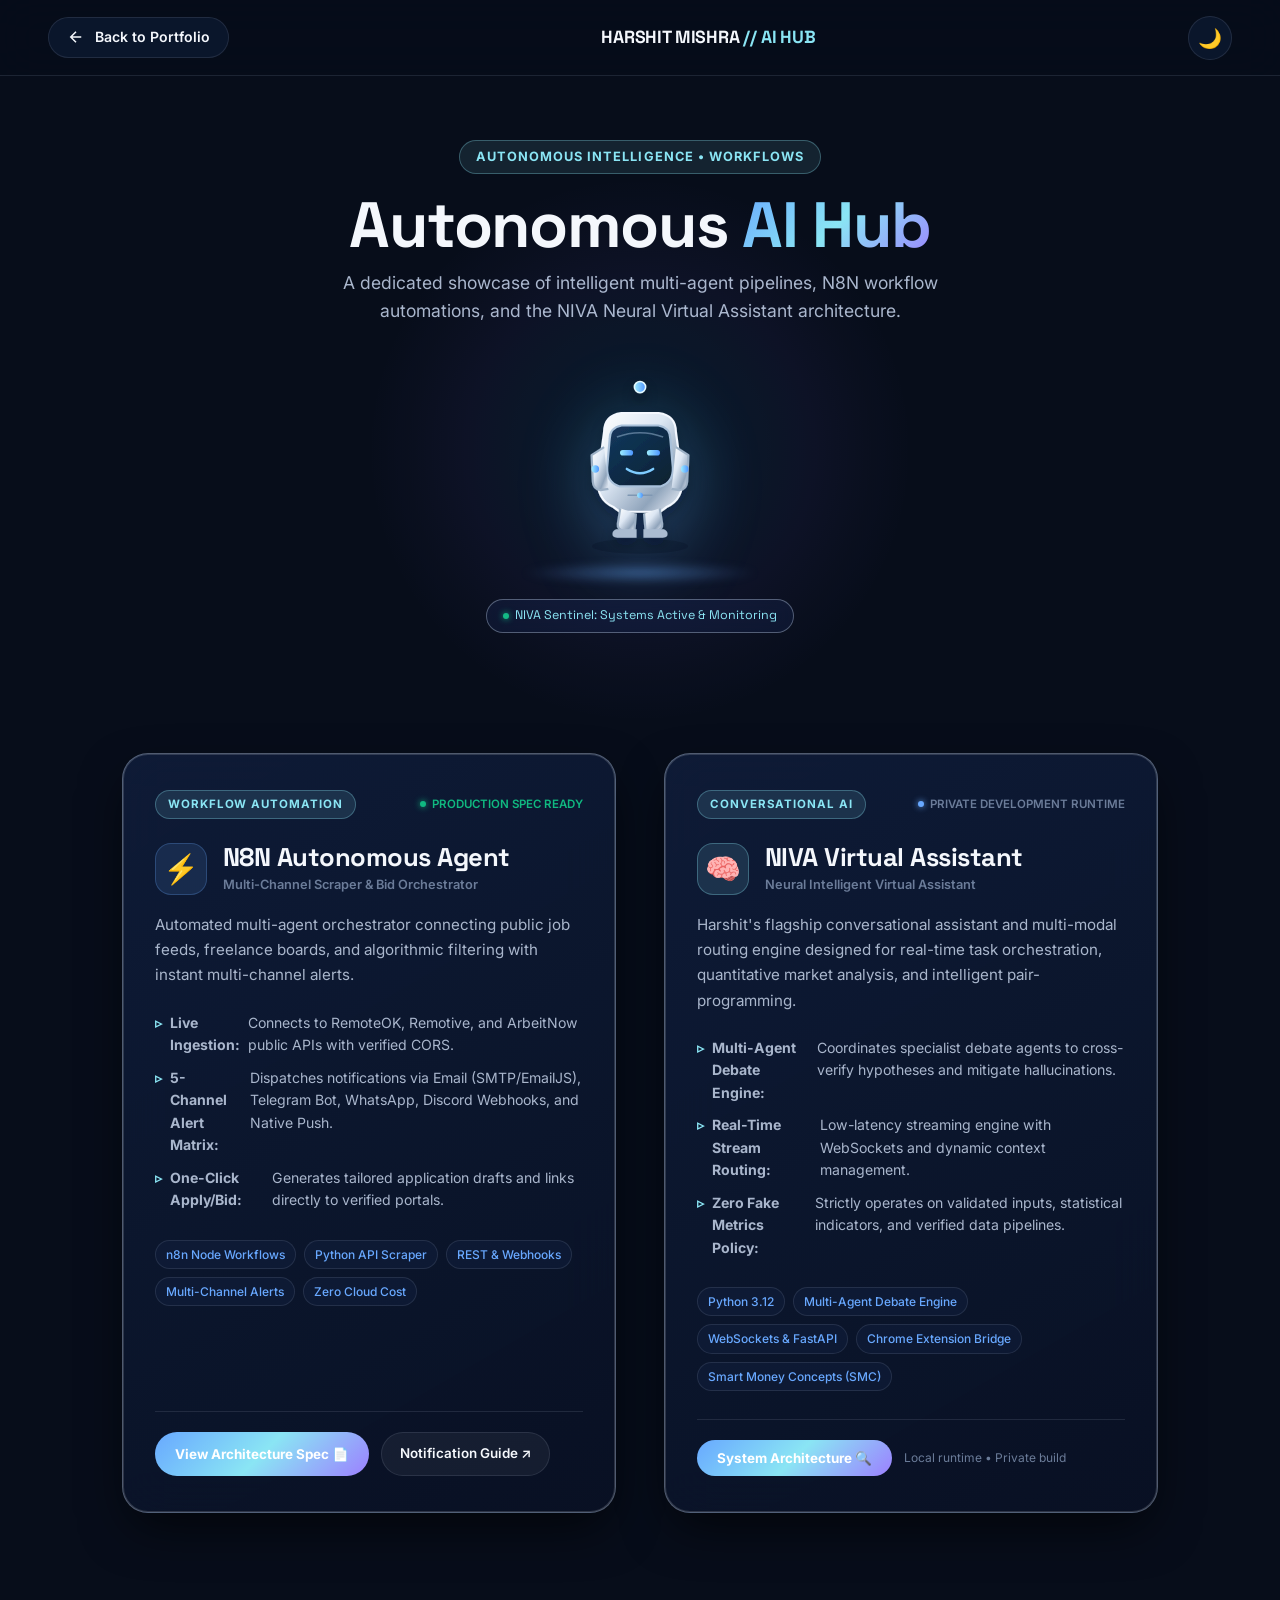
==== ai-hub.html @ 86f39202 "feat: complete portfolio revamp to Apple Midnight Blue with 3D Titanium ID-Card, verified skill matr" ====
<!DOCTYPE html>
<html lang="en">
<head>
  <meta charset="UTF-8" />
  <meta name="viewport" content="width=device-width, initial-scale=1.0" />
  <title>AI Hub | Harshit Mishra — Autonomous Systems & NIVA</title>
  <meta name="description" content="Cinematic AI Hub showcasing Harshit Mishra's autonomous systems, N8N Workflow Automations, and NIVA Neural Intelligent Virtual Assistant." />
  <link rel="stylesheet" href="css/styles.css" />
  <link rel="icon" href="data:image/svg+xml,<svg xmlns='http://www.w3.org/2000/svg' viewBox='0 0 100 100'><text y='.9em' font-size='90'>🤖</text></svg>" />
  <style>
    /* Dedicated AI Hub Cinematic Styles */
    .ai-hub-page {
      min-height: 100vh;
      background: var(--bg-primary);
      position: relative;
      overflow-x: hidden;
      color: var(--text-primary);
    }

    .ai-hub-nav {
      position: fixed;
      top: 0;
      left: 0;
      right: 0;
      height: 76px;
      display: flex;
      align-items: center;
      justify-content: space-between;
      padding: 0 var(--space-2xl);
      background: rgba(7, 13, 26, 0.85);
      backdrop-filter: blur(20px);
      -webkit-backdrop-filter: blur(20px);
      border-bottom: 1px solid var(--border);
      z-index: 100;
    }

    .back-btn {
      display: inline-flex;
      align-items: center;
      gap: 10px;
      color: var(--text-primary);
      text-decoration: none;
      font-size: 0.88rem;
      font-weight: 600;
      padding: 8px 18px;
      border-radius: var(--radius-full);
      border: 1px solid var(--border);
      background: var(--bg-glass);
      transition: all var(--trans-base);
    }

    .back-btn:hover {
      border-color: var(--accent);
      color: var(--accent);
      transform: translateX(-3px);
      box-shadow: var(--shadow-glow);
    }

    .ai-hub-header {
      padding-top: 140px;
      padding-bottom: 60px;
      text-align: center;
      position: relative;
    }

    .ai-hub-badge {
      display: inline-flex;
      align-items: center;
      gap: 8px;
      padding: 6px 16px;
      border-radius: var(--radius-full);
      background: rgba(138, 229, 244, 0.1);
      border: 1px solid rgba(138, 229, 244, 0.3);
      color: var(--accent-2);
      font-size: 0.8rem;
      font-weight: 700;
      letter-spacing: 0.08em;
      text-transform: uppercase;
      margin-bottom: var(--space-md);
    }

    .ai-hub-title {
      font-size: clamp(2.5rem, 5vw, 4.2rem);
      font-weight: 800;
      letter-spacing: -0.02em;
      margin-bottom: var(--space-sm);
    }

    .ai-hub-subtitle {
      font-size: 1.1rem;
      color: var(--text-secondary);
      max-width: 620px;
      margin: 0 auto var(--space-2xl);
      line-height: 1.6;
    }

    /* Robot Mascot Stage */
    .robot-mascot-stage {
      display: flex;
      flex-direction: column;
      align-items: center;
      justify-content: center;
      position: relative;
      margin-bottom: 60px;
    }

    .robot-mascot-container {
      width: 200px;
      height: 200px;
      position: relative;
      cursor: pointer;
      transform-style: preserve-3d;
      transition: transform 0.2s cubic-bezier(0.16, 1, 0.3, 1);
    }

    .robot-mascot-svg {
      width: 100%;
      height: 100%;
      filter: drop-shadow(0 15px 35px rgba(104, 168, 255, 0.35));
      animation: robot-float 4s ease-in-out infinite;
    }

    @keyframes robot-float {
      0%, 100% { transform: translateY(0) rotate(0deg); }
      50% { transform: translateY(-14px) rotate(2deg); }
    }

    .robot-platform {
      width: 240px;
      height: 20px;
      background: radial-gradient(ellipse at center, rgba(104, 168, 255, 0.45) 0%, rgba(7, 13, 26, 0) 70%);
      border-radius: 50%;
      margin-top: -10px;
      filter: blur(4px);
    }

    .robot-status-bubble {
      margin-top: 16px;
      background: rgba(12, 23, 48, 0.85);
      border: 1px solid var(--border-titanium);
      backdrop-filter: blur(12px);
      padding: 6px 16px;
      border-radius: 99px;
      font-size: 0.78rem;
      color: var(--accent-2);
      font-family: var(--font-heading);
      display: inline-flex;
      align-items: center;
      gap: 6px;
    }

    /* AI Hub Showcase Grid */
    .ai-hub-grid {
      display: grid;
      grid-template-columns: repeat(auto-fit, minmax(360px, 1fr));
      gap: var(--space-2xl);
      max-width: 1100px;
      margin: 0 auto 100px;
      padding: 0 var(--space-xl);
    }

    .ai-system-card {
      background: linear-gradient(150deg, rgba(16, 30, 60, 0.85) 0%, rgba(9, 17, 36, 0.95) 100%);
      border: 1.5px solid var(--border-titanium);
      border-radius: 26px;
      box-shadow: var(--shadow-titanium);
      backdrop-filter: blur(25px);
      -webkit-backdrop-filter: blur(25px);
      padding: 36px 32px;
      display: flex;
      flex-direction: column;
      justify-content: space-between;
      position: relative;
      overflow: hidden;
      transform-style: preserve-3d;
      transition: transform 0.2s ease-out, border-color 0.3s ease, box-shadow 0.3s ease;
    }

    .ai-system-card:hover {
      border-color: rgba(138, 229, 244, 0.5);
      box-shadow: 0 25px 60px rgba(0, 0, 0, 0.75), 0 0 35px rgba(104, 168, 255, 0.25);
    }

    .card-badge-row {
      display: flex;
      justify-content: space-between;
      align-items: center;
      margin-bottom: 24px;
    }

    .system-category {
      font-size: 0.72rem;
      font-weight: 700;
      text-transform: uppercase;
      letter-spacing: 0.08em;
      color: var(--accent-2);
      padding: 4px 12px;
      border-radius: 99px;
      background: rgba(138, 229, 244, 0.12);
      border: 1px solid rgba(138, 229, 244, 0.3);
    }

    .system-status-indicator {
      font-size: 0.72rem;
      font-weight: 600;
      color: var(--text-muted);
      display: inline-flex;
      align-items: center;
      gap: 6px;
    }

    .system-status-indicator.active {
      color: var(--success);
    }

    .system-title-row {
      display: flex;
      align-items: center;
      gap: 16px;
      margin-bottom: 16px;
    }

    .system-icon-box {
      width: 52px;
      height: 52px;
      border-radius: 16px;
      background: rgba(104, 168, 255, 0.12);
      border: 1px solid rgba(104, 168, 255, 0.25);
      display: flex;
      align-items: center;
      justify-content: center;
      font-size: 1.8rem;
    }

    .system-name {
      font-size: 1.6rem;
      font-weight: 800;
      color: var(--text-primary);
    }

    .system-desc {
      font-size: 0.95rem;
      color: var(--text-secondary);
      line-height: 1.65;
      margin-bottom: 24px;
    }

    .feature-points-list {
      list-style: none;
      padding: 0;
      margin: 0 0 28px;
      display: flex;
      flex-direction: column;
      gap: 10px;
    }

    .feature-points-list li {
      font-size: 0.88rem;
      color: var(--text-secondary);
      display: flex;
      align-items: flex-start;
      gap: 8px;
    }

    .feature-points-list li span.bullet {
      color: var(--accent-2);
      font-weight: 800;
    }

    .system-tech-tags {
      display: flex;
      flex-wrap: wrap;
      gap: 8px;
      margin-bottom: 28px;
    }

    .system-footer-actions {
      display: flex;
      gap: 12px;
      flex-wrap: wrap;
      padding-top: 20px;
      border-top: 1px solid var(--border);
    }

    .btn-action-primary {
      background: var(--gradient);
      color: #fff;
      font-size: 0.84rem;
      font-weight: 700;
      padding: 10px 20px;
      border-radius: var(--radius-full);
      text-decoration: none;
      border: none;
      cursor: pointer;
      transition: all var(--trans-base);
    }

    .btn-action-primary:hover {
      box-shadow: 0 0 20px rgba(104, 168, 255, 0.4);
      transform: translateY(-2px);
    }

    .btn-action-secondary {
      background: rgba(255, 255, 255, 0.05);
      border: 1px solid var(--border);
      color: var(--text-primary);
      font-size: 0.84rem;
      font-weight: 600;
      padding: 10px 18px;
      border-radius: var(--radius-full);
      text-decoration: none;
      transition: all var(--trans-base);
    }

    .btn-action-secondary:hover {
      border-color: var(--accent);
      color: var(--accent);
    }

    /* Modal for Workflow details */
    .workflow-modal-overlay {
      position: fixed;
      inset: 0;
      background: rgba(3, 7, 18, 0.88);
      backdrop-filter: blur(20px);
      z-index: 1000;
      display: none;
      align-items: center;
      justify-content: center;
      padding: 20px;
    }

    .workflow-modal-overlay.active {
      display: flex;
    }

    .workflow-modal-card {
      background: var(--bg-secondary);
      border: 1px solid var(--border-titanium);
      border-radius: 24px;
      max-width: 680px;
      width: 100%;
      padding: 32px;
      position: relative;
      max-height: 88vh;
      overflow-y: auto;
    }

    .modal-close-btn {
      position: absolute;
      top: 20px;
      right: 20px;
      background: none;
      border: none;
      color: var(--text-muted);
      font-size: 1.5rem;
      cursor: pointer;
    }

    .modal-close-btn:hover {
      color: var(--text-primary);
    }
  </style>
</head>
<body class="ai-hub-page">
  <!-- Interactive Cursor Spotlight -->
  <div class="cursor-spotlight" id="cursorSpotlight"></div>

  <!-- Top Navigation -->
  <nav class="ai-hub-nav">
    <a href="index.html" class="back-btn">
      <svg width="18" height="18" viewBox="0 0 24 24" fill="none" stroke="currentColor" stroke-width="2"><path d="M19 12H5M12 19l-7-7 7-7"/></svg>
      <span>Back to Portfolio</span>
    </a>
    <div style="font-family: var(--font-heading); font-weight: 700; font-size: 1.1rem; letter-spacing: -0.01em;">
      HARSHIT MISHRA <span style="color: var(--accent-2);">// AI HUB</span>
    </div>
    <button class="theme-toggle" id="themeToggle" aria-label="Toggle theme">🌙</button>
  </nav>

  <!-- Hero Header -->
  <header class="ai-hub-header container">
    <div class="ai-hub-badge">Autonomous Intelligence &bull; Workflows</div>
    <h1 class="ai-hub-title">
      Autonomous <span class="gradient-text">AI Hub</span>
    </h1>
    <p class="ai-hub-subtitle">
      A dedicated showcase of intelligent multi-agent pipelines, N8N workflow automations, and the NIVA Neural Virtual Assistant architecture.
    </p>

    <!-- Interactive Robot Mascot Stage -->
    <div class="robot-mascot-stage">
      <div class="robot-mascot-container" id="robotMascot">
        <img src="assets/robot_mascot.svg" alt="Harshit Mishra AI Robot Mascot" class="robot-mascot-svg" id="robotSvg" />
      </div>
      <div class="robot-platform"></div>
      <div class="robot-status-bubble">
        <span class="status-indicator-dot"></span>
        <span id="robotSpeech">NIVA Sentinel: Systems Active & Monitoring</span>
      </div>
    </div>
  </header>

  <!-- Main AI Systems Grid -->
  <main class="ai-hub-grid">
    <!-- Card 1: N8N Workflow Automation -->
    <article class="ai-system-card" id="n8nCard">
      <div class="card-glare-overlay"></div>
      <div>
        <div class="card-badge-row">
          <span class="system-category">Workflow Automation</span>
          <span class="system-status-indicator active">
            <span class="status-indicator-dot"></span>
            <span>PRODUCTION SPEC READY</span>
          </span>
        </div>

        <div class="system-title-row">
          <div class="system-icon-box">⚡</div>
          <div>
            <h2 class="system-name">N8N Autonomous Agent</h2>
            <span style="font-size:0.8rem;color:var(--text-muted);font-weight:600;">Multi-Channel Scraper & Bid Orchestrator</span>
          </div>
        </div>

        <p class="system-desc">
          Automated multi-agent orchestrator connecting public job feeds, freelance boards, and algorithmic filtering with instant multi-channel alerts.
        </p>

        <ul class="feature-points-list">
          <li><span class="bullet">▹</span> <strong>Live Ingestion:</strong> Connects to RemoteOK, Remotive, and ArbeitNow public APIs with verified CORS.</li>
          <li><span class="bullet">▹</span> <strong>5-Channel Alert Matrix:</strong> Dispatches notifications via Email (SMTP/EmailJS), Telegram Bot, WhatsApp, Discord Webhooks, and Native Push.</li>
          <li><span class="bullet">▹</span> <strong>One-Click Apply/Bid:</strong> Generates tailored application drafts and links directly to verified portals.</li>
        </ul>

        <div class="system-tech-tags">
          <span class="tech-tag">n8n Node Workflows</span>
          <span class="tech-tag">Python API Scraper</span>
          <span class="tech-tag">REST & Webhooks</span>
          <span class="tech-tag">Multi-Channel Alerts</span>
          <span class="tech-tag">Zero Cloud Cost</span>
        </div>
      </div>

      <div class="system-footer-actions">
        <button class="btn-action-primary" id="openN8nSpecBtn">View Architecture Spec 📄</button>
        <a href="docs/NOTIFICATION_SETUP_GUIDE.md" target="_blank" class="btn-action-secondary">Notification Guide ↗</a>
      </div>
    </article>

    <!-- Card 2: NIVA (Neural Intelligent Virtual Assistant) -->
    <article class="ai-system-card" id="nivaCard">
      <div class="card-glare-overlay"></div>
      <div>
        <div class="card-badge-row">
          <span class="system-category">Conversational AI</span>
          <span class="system-status-indicator">
            <span class="status-indicator-dot" style="background:#68A8FF;box-shadow:0 0 6px #68A8FF;"></span>
            <span>PRIVATE DEVELOPMENT RUNTIME</span>
          </span>
        </div>

        <div class="system-title-row">
          <div class="system-icon-box" style="background:rgba(138,229,244,0.12);border-color:rgba(138,229,244,0.3);">🧠</div>
          <div>
            <h2 class="system-name">NIVA Virtual Assistant</h2>
            <span style="font-size:0.8rem;color:var(--text-muted);font-weight:600;">Neural Intelligent Virtual Assistant</span>
          </div>
        </div>

        <p class="system-desc">
          Harshit's flagship conversational assistant and multi-modal routing engine designed for real-time task orchestration, quantitative market analysis, and intelligent pair-programming.
        </p>

        <ul class="feature-points-list">
          <li><span class="bullet">▹</span> <strong>Multi-Agent Debate Engine:</strong> Coordinates specialist debate agents to cross-verify hypotheses and mitigate hallucinations.</li>
          <li><span class="bullet">▹</span> <strong>Real-Time Stream Routing:</strong> Low-latency streaming engine with WebSockets and dynamic context management.</li>
          <li><span class="bullet">▹</span> <strong>Zero Fake Metrics Policy:</strong> Strictly operates on validated inputs, statistical indicators, and verified data pipelines.</li>
        </ul>

        <div class="system-tech-tags">
          <span class="tech-tag">Python 3.12</span>
          <span class="tech-tag">Multi-Agent Debate Engine</span>
          <span class="tech-tag">WebSockets & FastAPI</span>
          <span class="tech-tag">Chrome Extension Bridge</span>
          <span class="tech-tag">Smart Money Concepts (SMC)</span>
        </div>
      </div>

      <div class="system-footer-actions">
        <button class="btn-action-primary" id="openNivaOverviewBtn">System Architecture 🔍</button>
        <span style="font-size:0.75rem;color:var(--text-muted);align-self:center;">Local runtime • Private build</span>
      </div>
    </article>
  </main>

  <!-- Spec Modal -->
  <div class="workflow-modal-overlay" id="specModalOverlay">
    <div class="workflow-modal-card">
      <button class="modal-close-btn" id="modalCloseBtn">&times;</button>
      <div id="modalContent"></div>
    </div>
  </div>

  <script src="js/main.js"></script>
  <script>
    // AI Hub Specific Interactive Enhancements
    document.addEventListener('DOMContentLoaded', () => {
      // Robot Mascot Cursor Tracking
      const robot = document.getElementById('robotMascot');
      const speech = document.getElementById('robotSpeech');
      const speechPhrases = [
        "NIVA Sentinel: Systems Active & Monitoring",
        "Autonomous Pipeline: Ingestion Verified",
        "Multi-Agent Cluster: Consensus Reached",
        "Zero False Positive Engine: Operational"
      ];
      let phraseIdx = 0;

      if (robot) {
        document.addEventListener('mousemove', (e) => {
          const rect = robot.getBoundingClientRect();
          const centerX = rect.left + rect.width / 2;
          const centerY = rect.top + rect.height / 2;
          const deltaX = (e.clientX - centerX) / (window.innerWidth / 2);
          const deltaY = (e.clientY - centerY) / (window.innerHeight / 2);
          robot.style.transform = `perspective(600px) rotateY(${deltaX * 18}deg) rotateX(${-deltaY * 18}deg)`;
        }, { passive: true });

        robot.addEventListener('click', () => {
          phraseIdx = (phraseIdx + 1) % speechPhrases.length;
          speech.textContent = speechPhrases[phraseIdx];
          robot.style.transform = 'scale(1.15) rotate(5deg)';
          setTimeout(() => {
            robot.style.transform = 'scale(1) rotate(0deg)';
          }, 300);
        });
      }

      // Modal Handlers
      const overlay = document.getElementById('specModalOverlay');
      const closeBtn = document.getElementById('modalCloseBtn');
      const content = document.getElementById('modalContent');
      const openN8n = document.getElementById('openN8nSpecBtn');
      const openNiva = document.getElementById('openNivaOverviewBtn');

      function openModal(html) {
        content.innerHTML = html;
        overlay.classList.add('active');
        document.body.style.overflow = 'hidden';
      }

      function closeModal() {
        overlay.classList.remove('active');
        document.body.style.overflow = '';
      }

      if (openN8n) {
        openN8n.addEventListener('click', () => {
          openModal(`
            <h2 style="font-size:1.5rem;font-weight:800;color:var(--text-primary);margin-bottom:12px;">⚡ N8N Autonomous Agent Specification</h2>
            <p style="color:var(--text-secondary);font-size:0.92rem;line-height:1.6;margin-bottom:16px;">
              This system is exported directly from the workspace workflow <code>n8n-workflows/job_internship_auto_agent.json</code> and configured to run continuously without subscription costs.
            </p>
            <div style="background:var(--bg-primary);padding:16px;border-radius:12px;border:1px solid var(--border);margin-bottom:16px;font-family:monospace;font-size:0.82rem;color:var(--accent);">
              Trigger: Cron Scheduled / Webhook Ingestion<br>
              Feed 1: RemoteOK API (200 OK / CORS: *)<br>
              Feed 2: Remotive API (200 OK / CORS: *)<br>
              Feed 3: ArbeitNow API (200 OK / CORS: *)<br>
              Outputs: SMTP, Telegram Bot API, WhatsApp, Discord
            </div>
            <p style="color:var(--text-muted);font-size:0.82rem;">All secrets are strictly stored in local .env files and omitted from client bundles.</p>
          `);
        });
      }

      if (openNiva) {
        openNiva.addEventListener('click', () => {
          openModal(`
            <h2 style="font-size:1.5rem;font-weight:800;color:var(--text-primary);margin-bottom:12px;">🧠 NIVA Architecture Overview</h2>
            <p style="color:var(--text-secondary);font-size:0.92rem;line-height:1.6;margin-bottom:16px;">
              <strong>Neural Intelligent Virtual Assistant (NIVA)</strong> is Harshit Mishra's proprietary multi-agent framework built with high-concurrency Python and WebSocket routing.
            </p>
            <ul style="color:var(--text-secondary);font-size:0.88rem;line-height:1.7;margin-bottom:16px;padding-left:20px;">
              <li><strong>Intent Router:</strong> Classifies user queries into specialized task handlers (Code, Data Analysis, Quantitative SMC).</li>
              <li><strong>Debate Engine:</strong> Synthesizes multiple perspectives before arriving at a final execution path.</li>
              <li><strong>Chrome Extension Bridge:</strong> Real-time browser companion for automated workflow execution.</li>
            </ul>
            <p style="color:var(--text-muted);font-size:0.82rem;">Current Status: Private Local Environment. Public cloud endpoint in development.</p>
          `);
        });
      }

      if (closeBtn) closeBtn.addEventListener('click', closeModal);
      if (overlay) {
        overlay.addEventListener('click', (e) => {
          if (e.target === overlay) closeModal();
        });
      }
    });
  </script>
</body>
</html>
---- css/styles.css ----
/* ================================================================
   HARSHIT MISHRA — PREMIUM PORTFOLIO WEBSITE
   Design System + Complete Styles
   ================================================================ */

/* ---------- Google Fonts ---------- */
@import url('https://fonts.googleapis.com/css2?family=Inter:wght@300;400;500;600;700;800&family=Space+Grotesk:wght@400;500;600;700&display=swap');

/* ---------- CSS Custom Properties ---------- */
:root {
  /* Colors — Apple-Inspired Midnight Blue (Default) */
  --bg-primary: #070D1A;
  --bg-secondary: #0C1730;
  --bg-tertiary: #132342;
  --bg-card: rgba(12, 23, 48, 0.72);
  --bg-card-hover: rgba(19, 35, 66, 0.85);
  --bg-glass: rgba(19, 35, 66, 0.45);

  --text-primary: #F4F7FC;
  --text-secondary: #A9B6CC;
  --text-muted: #6B7C99;

  --accent: #68A8FF;
  --accent-2: #8AE5F4;
  --accent-3: #9C80FF;
  --gradient: linear-gradient(135deg, #68A8FF 0%, #8AE5F4 50%, #9C80FF 100%);
  --gradient-hover: linear-gradient(135deg, #82B7FF 0%, #A5EEFA 50%, #B29EFF 100%);
  --gradient-titanium: linear-gradient(135deg, rgba(255, 255, 255, 0.4) 0%, rgba(138, 160, 190, 0.2) 50%, rgba(255, 255, 255, 0.1) 100%);

  --border: rgba(169, 182, 204, 0.14);
  --border-hover: rgba(104, 168, 255, 0.4);
  --border-titanium: rgba(210, 225, 245, 0.35);

  --success: #10b981;
  --error: #ef4444;

  /* Typography */
  --font-body: 'Inter', -apple-system, BlinkMacSystemFont, 'Segoe UI', sans-serif;
  --font-heading: 'Space Grotesk', 'Inter', sans-serif;

  /* Spacing */
  --space-xs: 0.25rem;
  --space-sm: 0.5rem;
  --space-md: 1rem;
  --space-lg: 1.5rem;
  --space-xl: 2rem;
  --space-2xl: 3rem;
  --space-3xl: 4rem;
  --space-4xl: 6rem;
  --space-5xl: 8rem;

  /* Borders */
  --radius-sm: 8px;
  --radius-md: 14px;
  --radius-lg: 22px;
  --radius-xl: 30px;
  --radius-full: 9999px;

  /* Shadows */
  --shadow-sm: 0 2px 10px rgba(3, 7, 18, 0.4);
  --shadow-md: 0 8px 24px rgba(3, 7, 18, 0.5);
  --shadow-lg: 0 16px 48px rgba(3, 7, 18, 0.65);
  --shadow-glow: 0 0 25px rgba(104, 168, 255, 0.2);
  --shadow-glow-strong: 0 0 45px rgba(138, 229, 244, 0.28);
  --shadow-titanium: 0 20px 50px -10px rgba(0, 0, 0, 0.7), 0 0 0 1px rgba(255, 255, 255, 0.15) inset;

  /* Transitions */
  --trans-fast: 0.15s cubic-bezier(0.16, 1, 0.3, 1);
  --trans-base: 0.28s cubic-bezier(0.16, 1, 0.3, 1);
  --trans-slow: 0.5s cubic-bezier(0.16, 1, 0.3, 1);
  --trans-spring: 0.6s cubic-bezier(0.34, 1.56, 0.64, 1);

  /* Z-Index */
  --z-base: 1;
  --z-navbar: 500;
  --z-modal: 1000;
  --z-cursor: 9999;

  /* Layout */
  --container-max: 1200px;
  --navbar-height: 80px;
}

/* ---------- Light Theme (Pale Blue / Studio Neutral) ---------- */
[data-theme="light"] {
  --bg-primary: #F5F8FC;
  --bg-secondary: #EBF1F9;
  --bg-tertiary: #DFE8F4;
  --bg-card: rgba(255, 255, 255, 0.85);
  --bg-card-hover: rgba(255, 255, 255, 0.95);
  --bg-glass: rgba(235, 241, 249, 0.7);

  --text-primary: #0A1428;
  --text-secondary: #384B66;
  --text-muted: #6B7D96;

  --accent: #2563EB;
  --accent-2: #0284C7;
  --accent-3: #6366F1;

  --border: rgba(56, 75, 102, 0.12);
  --border-hover: rgba(37, 99, 235, 0.35);
  --border-titanium: rgba(148, 163, 184, 0.35);

  --shadow-sm: 0 2px 8px rgba(10, 20, 40, 0.05);
  --shadow-md: 0 6px 20px rgba(10, 20, 40, 0.08);
  --shadow-lg: 0 16px 40px rgba(10, 20, 40, 0.12);
  --shadow-glow: 0 0 25px rgba(37, 99, 235, 0.15);
  --shadow-glow-strong: 0 0 40px rgba(2, 132, 199, 0.2);
  --shadow-titanium: 0 16px 36px rgba(15, 23, 42, 0.12), 0 0 0 1px rgba(255, 255, 255, 0.8) inset;
}

/* ---------- Base Reset ---------- */
*,
*::before,
*::after {
  margin: 0;
  padding: 0;
  box-sizing: border-box;
}

html {
  scroll-behavior: smooth;
  font-size: 16px;
  -webkit-font-smoothing: antialiased;
  -moz-osx-font-smoothing: grayscale;
}

body {
  font-family: var(--font-body);
  font-weight: 400;
  line-height: 1.6;
  color: var(--text-primary);
  background: var(--bg-primary);
  overflow-x: hidden;
  transition: background-color var(--trans-slow), color var(--trans-slow);
}

h1, h2, h3, h4, h5, h6 {
  font-family: var(--font-heading);
  font-weight: 700;
  line-height: 1.1;
  letter-spacing: -0.02em;
  color: var(--text-primary);
}

p { color: var(--text-secondary); line-height: 1.7; }

a {
  color: var(--accent);
  text-decoration: none;
  transition: color var(--trans-fast);
}

a:hover { color: var(--accent-2); }

ul { list-style: none; }
img { max-width: 100%; display: block; }
button { cursor: pointer; font-family: var(--font-body); }

::selection {
  background: rgba(0, 212, 255, 0.2);
  color: var(--text-primary);
}

/* Scrollbar */
::-webkit-scrollbar { width: 6px; }
::-webkit-scrollbar-track { background: var(--bg-primary); }
::-webkit-scrollbar-thumb { background: var(--accent); border-radius: var(--radius-full); }

/* ---------- Utility ---------- */
.container {
  max-width: var(--container-max);
  margin: 0 auto;
  padding: 0 var(--space-xl);
  width: 100%;
}

.section {
  padding: var(--space-5xl) 0;
  position: relative;
}

.gradient-text {
  background: var(--gradient);
  -webkit-background-clip: text;
  background-clip: text;
  -webkit-text-fill-color: transparent;
}

.glass {
  background: var(--bg-glass);
  backdrop-filter: blur(20px);
  -webkit-backdrop-filter: blur(20px);
  border: 1px solid var(--border);
  border-radius: var(--radius-lg);
}

.btn {
  display: inline-flex;
  align-items: center;
  gap: var(--space-sm);
  padding: 14px 32px;
  font-size: 0.875rem;
  font-weight: 600;
  letter-spacing: 0.05em;
  text-transform: uppercase;
  border: none;
  border-radius: var(--radius-full);
  transition: all var(--trans-base);
  position: relative;
  overflow: hidden;
}

.btn-primary {
  background: var(--gradient);
  color: #fff;
  box-shadow: var(--shadow-glow);
}

.btn-primary:hover {
  box-shadow: var(--shadow-glow-strong);
  transform: translateY(-3px);
}

.btn-outline {
  background: transparent;
  color: var(--text-primary);
  border: 1px solid var(--border);
}

.btn-outline:hover {
  border-color: var(--accent);
  color: var(--accent);
  box-shadow: var(--shadow-glow);
  transform: translateY(-3px);
}

/* ---------- Reveal Animation ---------- */
.reveal {
  opacity: 0;
  transform: translateY(40px);
  transition: opacity 0.8s cubic-bezier(0.4, 0, 0.2, 1), transform 0.8s cubic-bezier(0.4, 0, 0.2, 1);
}

.reveal.visible {
  opacity: 1;
  transform: translateY(0);
}

.reveal-delay-1 { transition-delay: 0.1s; }
.reveal-delay-2 { transition-delay: 0.2s; }
.reveal-delay-3 { transition-delay: 0.3s; }
.reveal-delay-4 { transition-delay: 0.4s; }

/* ---------- Scroll Progress ---------- */
.scroll-progress {
  position: fixed;
  top: 0;
  left: 0;
  height: 3px;
  background: var(--gradient);
  z-index: calc(var(--z-navbar) + 1);
  transition: width 0.1s linear;
  box-shadow: 0 0 10px rgba(0, 212, 255, 0.5);
}

/* ================================================================
   SECTION: NAVBAR
   ================================================================ */
.navbar {
  position: fixed;
  top: 0;
  left: 0;
  right: 0;
  height: var(--navbar-height);
  z-index: var(--z-navbar);
  display: flex;
  align-items: center;
  transition: all var(--trans-base);
}

.navbar.scrolled {
  background: rgba(6, 6, 14, 0.85);
  backdrop-filter: blur(20px);
  -webkit-backdrop-filter: blur(20px);
  border-bottom: 1px solid var(--border);
}

[data-theme="light"] .navbar.scrolled {
  background: rgba(248, 248, 252, 0.9);
}

.nav-container {
  display: flex;
  align-items: center;
  justify-content: space-between;
  max-width: var(--container-max);
  margin: 0 auto;
  padding: 0 var(--space-xl);
  width: 100%;
}

.nav-logo {
  font-family: var(--font-heading);
  font-size: 1.5rem;
  font-weight: 700;
  color: var(--text-primary);
  cursor: pointer;
}

.nav-logo .accent {
  background: var(--gradient);
  -webkit-background-clip: text;
  background-clip: text;
  -webkit-text-fill-color: transparent;
}

.nav-links {
  display: flex;
  align-items: center;
  gap: var(--space-xl);
}

.nav-link {
  font-size: 0.85rem;
  font-weight: 500;
  color: var(--text-secondary);
  text-transform: uppercase;
  letter-spacing: 0.1em;
  padding: 6px 0;
  position: relative;
  background: none;
  border: none;
  font-family: var(--font-body);
  transition: color var(--trans-fast);
}

.nav-link::after {
  content: '';
  position: absolute;
  bottom: -2px;
  left: 0;
  width: 0;
  height: 2px;
  background: var(--gradient);
  transition: width var(--trans-base);
  border-radius: var(--radius-full);
}

.nav-link:hover,
.nav-link.active {
  color: var(--text-primary);
}

.nav-link:hover::after,
.nav-link.active::after {
  width: 100%;
}

.nav-actions {
  display: flex;
  align-items: center;
  gap: var(--space-md);
}

/* Theme Toggle */
.theme-toggle {
  width: 44px;
  height: 44px;
  display: flex;
  align-items: center;
  justify-content: center;
  background: var(--bg-glass);
  border: 1px solid var(--border);
  border-radius: var(--radius-full);
  font-size: 1.2rem;
  transition: all var(--trans-base);
  color: var(--text-primary);
}

.theme-toggle:hover {
  border-color: var(--accent);
  box-shadow: var(--shadow-glow);
  transform: scale(1.1);
}

/* Hamburger */
.hamburger {
  display: none;
  flex-direction: column;
  gap: 5px;
  background: none;
  border: none;
  padding: 6px;
  z-index: calc(var(--z-navbar) + 2);
}

.hamburger span {
  width: 24px;
  height: 2px;
  background: var(--text-primary);
  border-radius: var(--radius-full);
  transition: all var(--trans-base);
}

.hamburger.open span:nth-child(1) {
  transform: rotate(45deg) translate(5px, 5px);
}
.hamburger.open span:nth-child(2) {
  opacity: 0;
}
.hamburger.open span:nth-child(3) {
  transform: rotate(-45deg) translate(5px, -5px);
}

/* Mobile Menu */
.mobile-menu {
  display: none;
  position: fixed;
  inset: 0;
  background: rgba(6, 6, 14, 0.96);
  backdrop-filter: blur(30px);
  z-index: calc(var(--z-navbar) + 1);
  flex-direction: column;
  align-items: center;
  justify-content: center;
  gap: var(--space-2xl);
}

[data-theme="light"] .mobile-menu {
  background: rgba(248, 248, 252, 0.96);
}

.mobile-menu.open {
  display: flex;
}

.mobile-menu .mobile-link {
  font-family: var(--font-heading);
  font-size: 1.8rem;
  font-weight: 600;
  color: var(--text-secondary);
  background: none;
  border: none;
  transition: color var(--trans-fast);
}

.mobile-menu .mobile-link:hover,
.mobile-menu .mobile-link.active {
  color: var(--accent);
}

@media (max-width: 768px) {
  .nav-links { display: none; }
  .hamburger { display: flex; }
}

/* ================================================================
   SECTION: HERO
   ================================================================ */
.hero {
  min-height: 100vh;
  display: flex;
  align-items: center;
  justify-content: center;
  position: relative;
  overflow: hidden;
  padding-top: var(--navbar-height);
}

.hero-canvas {
  position: absolute;
  inset: 0;
  z-index: 0;
}

.hero-canvas canvas {
  width: 100% !important;
  height: 100% !important;
}

.hero-glow {
  position: absolute;
  width: 600px;
  height: 600px;
  border-radius: 50%;
  filter: blur(120px);
  opacity: 0.15;
  pointer-events: none;
  z-index: 0;
}

.hero-glow-1 {
  top: -200px;
  right: -100px;
  background: var(--accent);
}

.hero-glow-2 {
  bottom: -200px;
  left: -100px;
  background: var(--accent-2);
}
/* Hero Container — Asymmetric Apple-Inspired Layout */
.hero-container {
  display: grid;
  grid-template-columns: 1.15fr 0.85fr;
  align-items: center;
  gap: var(--space-3xl);
  position: relative;
  z-index: var(--z-base);
  width: 100%;
}

.hero-content-left {
  text-align: left;
}

.hero-badge {
  display: inline-flex;
  align-items: center;
  gap: var(--space-sm);
  padding: 8px 18px;
  border-radius: var(--radius-full);
  border: 1px solid var(--border);
  background: var(--bg-glass);
  font-size: 0.82rem;
  font-weight: 500;
  color: var(--text-secondary);
  margin-bottom: var(--space-lg);
  backdrop-filter: blur(14px);
  animation: fadeInDown 0.8s ease-out;
}

.hero-badge .dot {
  width: 8px;
  height: 8px;
  border-radius: 50%;
  background: var(--success);
  box-shadow: 0 0 10px var(--success);
  animation: pulse-dot 2s ease-in-out infinite;
}

@keyframes pulse-dot {
  0%, 100% { opacity: 1; transform: scale(1); }
  50% { opacity: 0.6; transform: scale(1.3); }
}

.hero-tagline-small {
  font-size: 0.95rem;
  font-weight: 600;
  color: var(--accent);
  letter-spacing: 0.08em;
  text-transform: uppercase;
  margin-bottom: var(--space-xs);
  animation: fadeInUp 0.8s ease-out 0.15s both;
}

.hero-name {
  font-size: clamp(2.6rem, 5.2vw, 4.4rem);
  font-weight: 800;
  line-height: 1.06;
  letter-spacing: -0.02em;
  margin-bottom: var(--space-sm);
  color: var(--text-primary);
  animation: fadeInUp 0.8s ease-out 0.3s both;
}

.hero-headline-group {
  margin-bottom: var(--space-md);
  animation: fadeInUp 0.8s ease-out 0.45s both;
}

.hero-title-main {
  font-size: clamp(1.4rem, 2.8vw, 2.1rem);
  font-weight: 700;
  color: var(--text-primary);
  letter-spacing: -0.01em;
}

.hero-title-main .divider {
  color: var(--text-muted);
  margin: 0 8px;
  font-weight: 300;
}

.hero-title-main .accent-title {
  background: var(--gradient);
  -webkit-background-clip: text;
  background-clip: text;
  -webkit-text-fill-color: transparent;
}

.hero-role {
  font-size: 1.05rem;
  color: var(--text-secondary);
  margin-bottom: var(--space-lg);
  min-height: 1.8rem;
  font-family: var(--font-heading);
  animation: fadeInUp 0.8s ease-out 0.6s both;
}

.hero-role .typed-text {
  color: var(--accent-2);
  font-weight: 600;
}

.hero-role .cursor {
  display: inline-block;
  width: 2px;
  height: 1.2em;
  background: var(--accent-2);
  margin-left: 3px;
  vertical-align: text-bottom;
  animation: blink 0.8s step-end infinite;
}

@keyframes blink {
  0%, 100% { opacity: 1; }
  50% { opacity: 0; }
}

.hero-description {
  font-size: 1.02rem;
  color: var(--text-secondary);
  line-height: 1.7;
  max-width: 540px;
  margin-bottom: var(--space-2xl);
  animation: fadeInUp 0.8s ease-out 0.75s both;
}

.hero-cta {
  display: flex;
  align-items: center;
  gap: var(--space-md);
  flex-wrap: wrap;
  animation: fadeInUp 0.8s ease-out 0.9s both;
}

.btn-ai-hub {
  background: rgba(104, 168, 255, 0.1);
  color: var(--accent-2);
  border: 1px solid rgba(138, 229, 244, 0.35);
  display: inline-flex;
  align-items: center;
  gap: 8px;
  padding: 13px 22px;
  border-radius: var(--radius-full);
  text-decoration: none;
  font-size: 0.85rem;
  font-weight: 600;
  letter-spacing: 0.04em;
  text-transform: uppercase;
  transition: all var(--trans-base);
}

.btn-ai-hub:hover {
  background: linear-gradient(135deg, rgba(104, 168, 255, 0.22), rgba(138, 229, 244, 0.22));
  border-color: var(--accent-2);
  color: #fff;
  transform: translateY(-3px);
  box-shadow: 0 0 25px rgba(138, 229, 244, 0.35);
}

.btn-ai-hub-tag {
  font-size: 0.62rem;
  padding: 2px 8px;
  border-radius: 99px;
  background: rgba(138, 229, 244, 0.18);
  color: var(--accent-2);
  border: 1px solid rgba(138, 229, 244, 0.35);
  font-weight: 700;
  letter-spacing: 0.06em;
}

.nav-link-ai-hub {
  background: rgba(104, 168, 255, 0.08);
  border: 1px solid rgba(138, 229, 244, 0.25) !important;
  border-radius: var(--radius-full);
  padding: 6px 14px !important;
  color: var(--accent-2) !important;
  font-weight: 600 !important;
}

.nav-link-ai-hub:hover {
  background: rgba(104, 168, 255, 0.2);
  border-color: var(--accent-2) !important;
  color: #fff !important;
  box-shadow: 0 0 15px rgba(138, 229, 244, 0.3);
}

/* ================================================================
   PHYSICAL 3D TITANIUM ID-CARD
   ================================================================ */
.hero-visual-right {
  display: flex;
  justify-content: center;
  align-items: center;
  perspective: 1200px;
}

.titanium-card-perspective-wrapper {
  perspective: 1200px;
  transform-style: preserve-3d;
  cursor: grab;
}

.titanium-card-perspective-wrapper:active {
  cursor: grabbing;
}

.titanium-id-card {
  width: 320px;
  background: linear-gradient(150deg, rgba(16, 30, 60, 0.94) 0%, rgba(9, 17, 36, 0.98) 100%);
  border: 1.5px solid var(--border-titanium);
  border-radius: 26px;
  box-shadow: var(--shadow-titanium);
  backdrop-filter: blur(28px);
  -webkit-backdrop-filter: blur(28px);
  padding: 22px 20px 18px;
  position: relative;
  overflow: hidden;
  transform-style: preserve-3d;
  transition: transform 0.12s ease-out, box-shadow 0.3s ease;
  user-select: none;
}

.titanium-id-card::before {
  content: '';
  position: absolute;
  inset: 0;
  border-radius: 26px;
  padding: 1.5px;
  background: linear-gradient(135deg, rgba(255, 255, 255, 0.4), rgba(104, 168, 255, 0.2), rgba(255, 255, 255, 0.05));
  -webkit-mask: linear-gradient(#fff 0 0) content-box, linear-gradient(#fff 0 0);
  -webkit-mask-composite: xor;
  mask-composite: exclude;
  pointer-events: none;
}

/* Top Lanyard Mount */
.card-lanyard-mount {
  display: flex;
  justify-content: center;
  margin-bottom: 12px;
}

.card-lanyard-slot {
  width: 50px;
  height: 6px;
  background: rgba(3, 7, 18, 0.7);
  border-radius: 4px;
  border: 1px solid rgba(255, 255, 255, 0.15);
  box-shadow: 0 1px 2px rgba(255, 255, 255, 0.1) inset;
}

/* Card Header Row */
.card-header-row {
  display: flex;
  justify-content: space-between;
  align-items: center;
  margin-bottom: 16px;
  padding: 0 4px;
}

.card-chip-container {
  display: flex;
  align-items: center;
  gap: 8px;
}

.card-smart-chip {
  width: 32px;
  height: 24px;
  background: linear-gradient(135deg, #d4af37 0%, #f9e38d 50%, #aa820a 100%);
  border-radius: 5px;
  border: 1px solid rgba(255, 255, 255, 0.3);
  position: relative;
  box-shadow: 0 2px 6px rgba(0, 0, 0, 0.3);
}

.card-smart-chip .chip-line {
  position: absolute;
  background: rgba(80, 50, 0, 0.5);
}

.card-smart-chip .chip-line:nth-child(1) {
  top: 50%;
  left: 0;
  right: 0;
  height: 1px;
}

.card-smart-chip .chip-line:nth-child(2) {
  left: 50%;
  top: 0;
  bottom: 0;
  width: 1px;
}

.card-nfc-symbol {
  color: var(--accent-2);
  opacity: 0.85;
}

.card-org-tag {
  text-align: right;
  line-height: 1.25;
}

.card-org-tag .org-name {
  display: block;
  font-size: 0.65rem;
  font-weight: 700;
  letter-spacing: 0.08em;
  color: var(--text-primary);
}

.card-org-tag .org-dept {
  display: block;
  font-size: 0.58rem;
  color: var(--accent);
  letter-spacing: 0.06em;
}

/* Card Photo Wrapper */
.card-photo-wrapper {
  position: relative;
  width: 100%;
  aspect-ratio: 1 / 1;
  border-radius: 18px;
  overflow: hidden;
  margin-bottom: 16px;
  border: 1.5px solid rgba(255, 255, 255, 0.16);
  box-shadow: 0 12px 28px rgba(0, 0, 0, 0.6);
  background: #081124;
}

.card-photo-img {
  width: 100%;
  height: 100%;
  object-fit: cover;
  object-position: center top;
  display: block;
  transition: transform 0.4s ease;
}

.card-photo-rim {
  position: absolute;
  inset: 0;
  border-radius: 18px;
  box-shadow: 0 0 0 1px rgba(255, 255, 255, 0.12) inset;
  pointer-events: none;
}

.card-photo-status {
  position: absolute;
  bottom: 8px;
  right: 8px;
  background: rgba(7, 13, 26, 0.85);
  backdrop-filter: blur(8px);
  padding: 4px 10px;
  border-radius: 99px;
  font-size: 0.62rem;
  font-weight: 700;
  color: var(--success);
  display: inline-flex;
  align-items: center;
  gap: 5px;
  border: 1px solid rgba(16, 185, 129, 0.35);
  letter-spacing: 0.06em;
}

.status-indicator-dot {
  width: 6px;
  height: 6px;
  border-radius: 50%;
  background: var(--success);
  box-shadow: 0 0 6px var(--success);
}

/* Card Info Content */
.card-info-content {
  text-align: left;
  margin-bottom: 14px;
}

.card-holder-name {
  font-size: 1.2rem;
  font-weight: 800;
  color: var(--text-primary);
  letter-spacing: 0.04em;
  margin-bottom: 2px;
}

.card-holder-title {
  font-size: 0.78rem;
  color: var(--accent);
  font-weight: 600;
  margin-bottom: 12px;
}

.card-meta-grid {
  display: grid;
  grid-template-columns: repeat(3, 1fr);
  gap: 6px;
  background: rgba(7, 13, 26, 0.55);
  padding: 8px 10px;
  border-radius: 12px;
  border: 1px solid rgba(255, 255, 255, 0.08);
}

.card-meta-item {
  display: flex;
  flex-direction: column;
}

.card-meta-item .meta-label {
  font-size: 0.55rem;
  color: var(--text-muted);
  font-weight: 600;
  letter-spacing: 0.05em;
}

.card-meta-item .meta-val {
  font-size: 0.72rem;
  color: var(--text-primary);
  font-weight: 700;
}

.card-meta-item .meta-val.highlight {
  color: var(--success);
}

/* Barcode Strip */
.card-barcode-strip {
  display: flex;
  justify-content: space-between;
  align-items: center;
  padding-top: 10px;
  border-top: 1px solid rgba(255, 255, 255, 0.08);
}

.barcode-lines {
  display: flex;
  gap: 2px;
  align-items: center;
  height: 18px;
}

.barcode-lines span {
  width: 2px;
  height: 100%;
  background: rgba(255, 255, 255, 0.4);
}

.barcode-lines span:nth-child(2n) {
  width: 3px;
  background: rgba(255, 255, 255, 0.6);
}

.barcode-lines span:nth-child(3n) {
  width: 1px;
}

.security-chip-label {
  font-size: 0.58rem;
  font-family: monospace;
  color: var(--text-muted);
  letter-spacing: 0.06em;
}

@media (max-width: 992px) {
  .hero-container {
    grid-template-columns: 1fr;
    text-align: center;
    gap: var(--space-2xl);
  }
  .hero-content-left {
    text-align: center;
  }
  .hero-description {
    margin-left: auto;
    margin-right: auto;
  }
  .hero-cta {
    justify-content: center;
  }
  .titanium-id-card {
    width: 290px;
  }
}

/* Action Cards (GitHub with Dropdown, LinkedIn, Resume) in About Section */
.about-action-cards {
  display: flex;
  align-items: center;
  gap: var(--space-md);
  margin-top: var(--space-2xl);
  flex-wrap: wrap;
}

.action-card-dropdown-wrapper {
  position: relative;
  display: inline-block;
}

.action-card {
  display: inline-flex;
  align-items: center;
  gap: var(--space-md);
  padding: 14px 22px;
  border-radius: var(--radius-lg);
  border: 1px solid var(--border);
  background: var(--bg-glass);
  backdrop-filter: blur(12px);
  color: var(--text-primary);
  text-decoration: none;
  transition: all var(--trans-base);
  box-shadow: var(--shadow-sm);
  cursor: pointer;
  font-family: var(--font-body);
  text-align: left;
}

.action-card:hover {
  border-color: var(--accent);
  box-shadow: var(--shadow-glow);
  transform: translateY(-4px);
  color: var(--text-primary);
}

.action-card-icon {
  width: 42px;
  height: 42px;
  border-radius: var(--radius-md);
  background: rgba(255, 255, 255, 0.05);
  display: flex;
  align-items: center;
  justify-content: center;
  color: var(--text-primary);
  transition: all var(--trans-base);
  flex-shrink: 0;
}

.action-card:hover .action-card-icon {
  background: var(--bg-tertiary);
  color: var(--accent);
}

.action-card-text {
  display: flex;
  flex-direction: column;
  text-align: left;
}

.action-card-tag {
  font-size: 0.68rem;
  font-weight: 700;
  text-transform: uppercase;
  letter-spacing: 0.1em;
  color: var(--text-muted);
  margin-bottom: 2px;
}

.action-card-title {
  font-size: 0.95rem;
  font-weight: 700;
  color: var(--text-primary);
}

/* GitHub Dropdown Options Popover */
.github-options-menu {
  position: absolute;
  bottom: calc(100% + 10px);
  left: 0;
  width: 280px;
  background: rgba(13, 13, 26, 0.95);
  backdrop-filter: blur(20px);
  -webkit-backdrop-filter: blur(20px);
  border: 1px solid var(--border-hover);
  border-radius: var(--radius-md);
  padding: 8px;
  box-shadow: var(--shadow-lg), var(--shadow-glow);
  z-index: 100;
  opacity: 0;
  visibility: hidden;
  transform: translateY(10px);
  transition: all var(--trans-base);
}

[data-theme="light"] .github-options-menu {
  background: rgba(255, 255, 255, 0.95);
}

.github-options-menu.active,
.action-card-dropdown-wrapper:hover .github-options-menu {
  opacity: 1;
  visibility: visible;
  transform: translateY(0);
}

.github-option-item {
  display: block;
  padding: 10px 14px;
  border-radius: var(--radius-sm);
  text-decoration: none;
  transition: all var(--trans-fast);
}

.github-option-item:hover {
  background: var(--bg-glass);
  border-left: 3px solid var(--accent);
}

.github-option-item .option-title {
  font-size: 0.9rem;
  font-weight: 700;
  color: var(--accent);
}

.github-option-item .option-desc {
  font-size: 0.75rem;
  color: var(--text-muted);
  margin-top: 2px;
}

/* Resume Highlight Card */
.action-card-highlight {
  background: #ffffff;
  color: #000000;
  border-color: #ffffff;
}

[data-theme="dark"] .action-card-highlight {
  background: #ffffff;
  color: #000000;
}

.action-card-highlight .highlight-title {
  color: #000000;
}

.action-card-highlight .highlight-tag {
  color: #666666;
}

.action-card-highlight .highlight-icon {
  background: #f0f0f5;
  color: #000000;
}

.action-card-highlight:hover {
  box-shadow: 0 0 25px rgba(255, 255, 255, 0.4);
  transform: translateY(-4px);
}

.hero-cta {
  display: flex;
  align-items: center;
  justify-content: center;
  gap: var(--space-lg);
  flex-wrap: wrap;
  animation: fadeInUp 0.8s ease-out 1s both;
}

.hero-scroll {
  position: absolute;
  bottom: 40px;
  left: 50%;
  transform: translateX(-50%);
  display: flex;
  flex-direction: column;
  align-items: center;
  gap: var(--space-sm);
  color: var(--text-muted);
  font-size: 0.75rem;
  letter-spacing: 0.15em;
  text-transform: uppercase;
  animation: fadeInUp 0.8s ease-out 1.2s both;
}

.hero-scroll .scroll-line {
  width: 1px;
  height: 40px;
  background: var(--gradient);
  animation: scroll-down 2s ease-in-out infinite;
}

@keyframes scroll-down {
  0% { transform: scaleY(0); transform-origin: top; }
  50% { transform: scaleY(1); transform-origin: top; }
  51% { transform-origin: bottom; }
  100% { transform: scaleY(0); transform-origin: bottom; }
}

@keyframes fadeInUp {
  from { opacity: 0; transform: translateY(30px); }
  to { opacity: 1; transform: translateY(0); }
}

@keyframes fadeInDown {
  from { opacity: 0; transform: translateY(-20px); }
  to { opacity: 1; transform: translateY(0); }
}

/* ================================================================
   SECTION HEADING (Reusable)
   ================================================================ */
.section-heading {
  text-align: center;
  margin-bottom: var(--space-3xl);
}

.section-heading h2 {
  font-size: clamp(1.8rem, 4vw, 2.5rem);
  margin-bottom: var(--space-sm);
}

.section-heading p {
  font-size: 1.05rem;
  color: var(--text-muted);
  max-width: 550px;
  margin: 0 auto;
}

.section-heading .decor-line {
  display: flex;
  align-items: center;
  justify-content: center;
  gap: var(--space-sm);
  margin-top: var(--space-lg);
}

.decor-line::before,
.decor-line::after {
  content: '';
  width: 40px;
  height: 1px;
  background: var(--accent);
  opacity: 0.5;
}

.decor-line .dot {
  width: 8px;
  height: 8px;
  border-radius: 50%;
  background: var(--gradient);
  animation: pulse-dot 2s ease-in-out infinite;
}

/* ================================================================
   SECTION: ABOUT
   ================================================================ */
.about {
  background: var(--bg-secondary);
}

.about-grid {
  display: grid;
  grid-template-columns: 1fr 1.2fr;
  gap: var(--space-4xl);
  align-items: center;
}

.about-image-wrapper {
  position: relative;
  perspective: 1000px;
  transform-style: preserve-3d;
  display: flex;
  justify-content: center;
}

.about-image-frame {
  position: relative;
  width: 100%;
  max-width: 380px;
  aspect-ratio: 1 / 1;
  border-radius: 28px;
  overflow: hidden;
  border: 1px solid rgba(0, 212, 255, 0.3);
  background: radial-gradient(circle at 30% 30%, rgba(123, 97, 255, 0.2), rgba(6, 6, 14, 0.9));
  box-shadow: 0 20px 50px rgba(0, 0, 0, 0.6), 0 0 30px rgba(0, 212, 255, 0.2), inset 0 0 20px rgba(123, 97, 255, 0.2);
  transition: transform 0.6s cubic-bezier(0.16, 1, 0.3, 1), box-shadow 0.6s ease;
  transform-style: preserve-3d;
}

.about-image-frame:hover {
  transform: translateY(-8px) scale(1.02);
  box-shadow: 0 30px 60px rgba(0, 0, 0, 0.8), 0 0 45px rgba(0, 212, 255, 0.4), inset 0 0 30px rgba(123, 97, 255, 0.3);
  border-color: rgba(0, 212, 255, 0.6);
}

.about-profile-img {
  width: 100%;
  height: 100%;
  object-fit: cover;
  object-position: center 20%;
  display: block;
  transition: transform 0.7s cubic-bezier(0.16, 1, 0.3, 1);
  filter: contrast(1.05) brightness(1.02);
}

.about-image-frame:hover .about-profile-img {
  transform: scale(1.06);
}

.about-image-glow {
  position: absolute;
  inset: 0;
  border-radius: inherit;
  background: radial-gradient(circle at top right, rgba(0, 212, 255, 0.15), transparent 70%),
              radial-gradient(circle at bottom left, rgba(255, 107, 157, 0.15), transparent 70%);
  pointer-events: none;
}

.about-scan-line {
  position: absolute;
  left: 0;
  right: 0;
  height: 2px;
  background: linear-gradient(90deg, transparent, rgba(0, 212, 255, 0.8), rgba(123, 97, 255, 0.8), transparent);
  box-shadow: 0 0 12px rgba(0, 212, 255, 0.9);
  pointer-events: none;
  animation: scanline 4s cubic-bezier(0.4, 0, 0.6, 1) infinite;
}

@keyframes scanline {
  0% { top: -5%; opacity: 0; }
  15% { opacity: 1; }
  85% { opacity: 1; }
  100% { top: 105%; opacity: 0; }
}

.about-float-card {
  position: absolute;
  background: rgba(13, 13, 30, 0.75);
  backdrop-filter: blur(25px);
  -webkit-backdrop-filter: blur(25px);
  border: 1px solid rgba(255, 255, 255, 0.12);
  border-radius: 16px;
  padding: 12px 18px;
  display: flex;
  align-items: center;
  gap: 12px;
  color: var(--text-primary);
  box-shadow: 0 15px 35px rgba(0, 0, 0, 0.5), 0 0 20px rgba(0, 212, 255, 0.15);
  z-index: 3;
  transition: transform 0.4s ease, box-shadow 0.4s ease;
}

.about-float-card:hover {
  transform: scale(1.08) translateZ(50px) !important;
  box-shadow: 0 20px 40px rgba(0, 0, 0, 0.7), 0 0 30px rgba(0, 212, 255, 0.35);
  border-color: rgba(0, 212, 255, 0.5);
}

.float-card-top {
  top: 6%;
  right: -25px;
  animation: float-3d-top 4.5s ease-in-out infinite;
}

.float-card-bottom {
  bottom: 8%;
  left: -25px;
  animation: float-3d-bottom 5.5s ease-in-out infinite;
}

.float-icon {
  font-size: 1.5rem;
  display: flex;
  align-items: center;
  justify-content: center;
}

.float-info {
  display: flex;
  flex-direction: column;
}

.float-info strong {
  font-size: 0.92rem;
  color: #fff;
  letter-spacing: -0.01em;
}

.float-info small {
  font-size: 0.74rem;
  color: var(--accent);
  font-weight: 500;
}

@keyframes float-3d-top {
  0%, 100% { transform: translateY(0) rotate(0deg); }
  50% { transform: translateY(-12px) rotate(1.5deg); }
}

@keyframes float-3d-bottom {
  0%, 100% { transform: translateY(0) rotate(0deg); }
  50% { transform: translateY(12px) rotate(-1.5deg); }
}

.about-text h3 {
  font-size: 1.8rem;
  margin-bottom: var(--space-lg);
}

.about-text h3 .accent {
  color: var(--accent);
}

.about-bio {
  font-size: 1.05rem;
  margin-bottom: var(--space-xl);
  color: var(--text-secondary);
}

.about-stats {
  display: grid;
  grid-template-columns: repeat(3, 1fr);
  gap: var(--space-lg);
  margin-top: var(--space-2xl);
}

.stat-item {
  text-align: center;
  padding: var(--space-lg);
  border-radius: var(--radius-md);
  border: 1px solid var(--border);
  background: var(--bg-glass);
  transition: all var(--trans-base);
}

.stat-item:hover {
  border-color: var(--accent);
  box-shadow: var(--shadow-glow);
  transform: translateY(-4px);
}

.stat-number {
  font-family: var(--font-heading);
  font-size: 2.2rem;
  font-weight: 700;
  background: var(--gradient);
  -webkit-background-clip: text;
  background-clip: text;
  -webkit-text-fill-color: transparent;
  display: block;
}

.stat-label {
  font-size: 0.85rem;
  color: var(--text-muted);
  margin-top: var(--space-xs);
}

.stat-link {
  text-decoration: none;
  cursor: pointer;
  display: block;
}

.stat-link:hover .stat-label {
  color: var(--accent);
}

.stat-link:hover .stat-number {
  text-shadow: 0 0 20px rgba(0, 212, 255, 0.6);
}

/* ================================================================
   SECTION: EXPERIENCE (INTERNSHIPS)
   ================================================================ */
.experience {
  background: var(--bg-primary);
  position: relative;
}

.experience-timeline {
  display: grid;
  grid-template-columns: repeat(auto-fit, minmax(320px, 1fr));
  gap: var(--space-2xl);
  max-width: 1100px;
  margin: 0 auto;
}

.experience-card {
  border-radius: var(--radius-lg);
  border: 1px solid var(--border);
  background: var(--bg-card);
  backdrop-filter: blur(20px);
  padding: 30px;
  display: flex;
  flex-direction: column;
  justify-content: space-between;
  transition: transform 0.25s ease-out, border-color 0.3s ease, box-shadow 0.3s ease;
  position: relative;
  overflow: hidden;
  box-shadow: 0 15px 35px rgba(0, 0, 0, 0.4);
}

.experience-card:hover {
  border-color: rgba(0, 212, 255, 0.5);
  box-shadow: 0 25px 50px rgba(0, 0, 0, 0.7), 0 0 35px rgba(0, 212, 255, 0.25);
  transform: translateY(-6px);
}

.exp-header {
  display: flex;
  justify-content: space-between;
  align-items: center;
  margin-bottom: var(--space-lg);
  flex-wrap: wrap;
  gap: 10px;
}

.exp-role-badge {
  font-size: 0.72rem;
  font-weight: 700;
  text-transform: uppercase;
  letter-spacing: 0.08em;
  padding: 5px 12px;
  border-radius: var(--radius-full);
  background: rgba(0, 212, 255, 0.12);
  color: var(--accent);
  border: 1px solid rgba(0, 212, 255, 0.3);
}

.exp-period {
  font-size: 0.82rem;
  color: var(--text-muted);
  font-weight: 500;
}

.exp-title-row {
  display: flex;
  align-items: center;
  gap: var(--space-md);
  margin-bottom: var(--space-md);
}

.exp-icon {
  width: 48px;
  height: 48px;
  border-radius: var(--radius-md);
  background: rgba(0, 212, 255, 0.1);
  color: var(--accent);
  display: flex;
  align-items: center;
  justify-content: center;
  font-size: 1.6rem;
  flex-shrink: 0;
  border: 1px solid rgba(0, 212, 255, 0.2);
}

.exp-role {
  font-size: 1.25rem;
  font-weight: 700;
  color: var(--text-primary);
  margin-bottom: 2px;
}

.exp-company {
  font-size: 0.95rem;
  color: var(--accent);
  font-weight: 600;
}

.exp-desc {
  font-size: 0.92rem;
  color: var(--text-secondary);
  line-height: 1.65;
  margin-bottom: var(--space-lg);
}

.exp-tech-stack {
  display: flex;
  flex-wrap: wrap;
  gap: 8px;
  margin-bottom: var(--space-xl);
}

.exp-footer {
  margin-top: auto;
  padding-top: var(--space-md);
  border-top: 1px solid var(--border);
}

.exp-cert-btn {
  display: inline-flex;
  align-items: center;
  gap: 8px;
  font-size: 0.84rem;
  font-weight: 600;
  color: var(--accent);
  text-decoration: none;
  padding: 8px 18px;
  border-radius: var(--radius-full);
  border: 1px solid rgba(0, 212, 255, 0.3);
  background: rgba(0, 212, 255, 0.06);
  transition: all var(--trans-base);
}

.exp-cert-btn:hover {
  background: var(--accent);
  color: var(--bg-primary);
  box-shadow: 0 0 20px rgba(0, 212, 255, 0.45);
  transform: translateY(-2px);
}

@media (max-width: 768px) {
  .about-grid {
    grid-template-columns: 1fr;
    gap: var(--space-2xl);
  }
  .about-image-frame {
    max-width: 280px;
    margin: 0 auto;
  }
  .about-float-card { display: none; }
  .about-stats { grid-template-columns: repeat(3, 1fr); gap: var(--space-md); }
}

@media (max-width: 480px) {
  .about-stats { grid-template-columns: 1fr; }
}

/* ================================================================
   SECTION: SKILLS
   ================================================================ */
.skills-grid {
  display: grid;
  grid-template-columns: repeat(2, 1fr);
  gap: var(--space-xl);
}

.skill-category {
  padding: var(--space-2xl);
  border-radius: var(--radius-lg);
  border: 1px solid var(--border);
  background: var(--bg-card);
  backdrop-filter: blur(10px);
  transition: all var(--trans-base);
}

.skill-category:hover {
  border-color: var(--border-hover);
  box-shadow: var(--shadow-glow);
  transform: translateY(-4px);
}

.skill-category-header {
  display: flex;
  align-items: center;
  gap: var(--space-md);
  margin-bottom: var(--space-xl);
}

.skill-category-icon {
  width: 48px;
  height: 48px;
  display: flex;
  align-items: center;
  justify-content: center;
  border-radius: var(--radius-md);
  background: var(--bg-glass);
  border: 1px solid var(--border);
  font-size: 1.5rem;
}

.skill-category-title {
  font-size: 1.2rem;
  font-weight: 600;
}

.skill-capsules-grid {
  display: grid;
  grid-template-columns: repeat(auto-fill, minmax(170px, 1fr));
  gap: 12px;
}

.skill-capsule {
  background: rgba(7, 13, 26, 0.6);
  border: 1px solid var(--border);
  border-radius: var(--radius-md);
  padding: 12px 14px;
  cursor: pointer;
  transition: all var(--trans-base);
  position: relative;
  display: flex;
  flex-direction: column;
  justify-content: space-between;
  gap: 8px;
}

.skill-capsule:hover {
  background: rgba(19, 35, 66, 0.8);
  border-color: var(--accent);
  box-shadow: 0 8px 20px rgba(0, 0, 0, 0.4), 0 0 15px rgba(104, 168, 255, 0.2);
  transform: translateY(-3px);
}

.capsule-header {
  display: flex;
  align-items: center;
  gap: 8px;
}

.capsule-dot {
  width: 6px;
  height: 6px;
  border-radius: 50%;
  background: var(--accent-2);
  box-shadow: 0 0 6px var(--accent-2);
}

.capsule-name {
  font-size: 0.88rem;
  font-weight: 600;
  color: var(--text-primary);
}

.capsule-footer {
  display: flex;
  justify-content: space-between;
  align-items: center;
}

.capsule-tier {
  font-size: 0.72rem;
  color: var(--text-muted);
  font-weight: 500;
}

.capsule-arrow {
  font-size: 0.72rem;
  color: var(--accent);
  opacity: 0.6;
  transition: opacity 0.2s, transform 0.2s;
}

.skill-capsule:hover .capsule-arrow {
  opacity: 1;
  transform: translate(2px, -2px);
}

@media (max-width: 768px) {
  .skills-grid { grid-template-columns: 1fr; }
  .skill-capsules-grid { grid-template-columns: 1fr 1fr; }
}

/* ================================================================
   SECTION: PROJECTS (Dynamic GitHub Repositories)
   ================================================================ */
.projects {
  background: var(--bg-secondary);
}

.project-filters {
  display: flex;
  justify-content: center;
  gap: var(--space-md);
  margin-bottom: var(--space-3xl);
  flex-wrap: wrap;
}

.filter-btn {
  padding: 8px 24px;
  border-radius: var(--radius-full);
  border: 1px solid var(--border);
  background: transparent;
  color: var(--text-secondary);
  font-size: 0.85rem;
  font-weight: 500;
  transition: all var(--trans-base);
  font-family: var(--font-body);
}

.filter-btn:hover,
.filter-btn.active {
  background: var(--gradient);
  color: #fff;
  border-color: transparent;
  box-shadow: var(--shadow-glow);
}

.projects-grid {
  display: grid;
  grid-template-columns: repeat(3, 1fr);
  gap: var(--space-xl);
}

.project-card {
  border-radius: var(--radius-lg);
  border: 1px solid var(--border);
  background: var(--bg-card);
  overflow: hidden;
  transition: all var(--trans-base);
  position: relative;
  display: flex;
  flex-direction: column;
}

.project-card:hover {
  border-color: var(--border-hover);
  box-shadow: var(--shadow-glow);
  transform: translateY(-8px);
}

.project-image {
  width: 100%;
  height: 180px;
  background: var(--bg-tertiary);
  display: flex;
  align-items: center;
  justify-content: center;
  font-size: 3.5rem;
  position: relative;
  overflow: hidden;
}

.project-image::after {
  content: '';
  position: absolute;
  inset: 0;
  background: linear-gradient(to top, var(--bg-card), transparent);
  opacity: 0;
  transition: opacity var(--trans-base);
}

.project-card:hover .project-image::after {
  opacity: 1;
}

.project-overlay {
  position: absolute;
  inset: 0;
  display: flex;
  align-items: center;
  justify-content: center;
  gap: var(--space-md);
  opacity: 0;
  transition: opacity var(--trans-base);
  z-index: 2;
}

.project-card:hover .project-overlay {
  opacity: 1;
}

.project-overlay-btn {
  width: 44px;
  height: 44px;
  display: flex;
  align-items: center;
  justify-content: center;
  border-radius: var(--radius-full);
  background: var(--bg-glass);
  backdrop-filter: blur(10px);
  border: 1px solid var(--border);
  color: var(--text-primary);
  font-size: 1.1rem;
  transition: all var(--trans-base);
  text-decoration: none;
}

.project-overlay-btn:hover {
  background: var(--accent);
  color: #fff;
  transform: scale(1.1);
}

.project-info {
  padding: var(--space-xl);
  display: flex;
  flex-direction: column;
  flex-grow: 1;
}

.project-title {
  font-size: 1.15rem;
  font-weight: 600;
  margin-bottom: var(--space-sm);
}

.project-desc {
  font-size: 0.9rem;
  color: var(--text-muted);
  margin-bottom: var(--space-md);
  display: -webkit-box;
  -webkit-line-clamp: 3;
  -webkit-box-orient: vertical;
  overflow: hidden;
  flex-grow: 1;
}

.project-meta {
  display: flex;
  align-items: center;
  gap: var(--space-md);
  font-size: 0.8rem;
  color: var(--text-secondary);
  margin-bottom: var(--space-md);
  flex-wrap: wrap;
}

.project-language {
  display: inline-flex;
  align-items: center;
  gap: 6px;
  font-weight: 500;
}

.lang-dot {
  width: 10px;
  height: 10px;
  border-radius: 50%;
  display: inline-block;
}

.project-stat {
  font-weight: 500;
}

.project-owner {
  margin-left: auto;
  font-size: 0.75rem;
  color: var(--accent);
  background: var(--bg-glass);
  padding: 2px 8px;
  border-radius: var(--radius-full);
  border: 1px solid var(--border);
}

.project-tech {
  display: flex;
  flex-wrap: wrap;
  gap: var(--space-xs);
}

.tech-tag {
  padding: 4px 10px;
  font-size: 0.75rem;
  font-weight: 500;
  border-radius: var(--radius-full);
  background: var(--bg-glass);
  border: 1px solid var(--border);
  color: var(--accent);
}

.projects-loading,
.projects-empty {
  grid-column: 1 / -1;
  text-align: center;
  padding: var(--space-4xl) 0;
  color: var(--text-muted);
}

.loading-spinner {
  width: 40px;
  height: 40px;
  border: 3px solid var(--border);
  border-top-color: var(--accent);
  border-radius: 50%;
  animation: spin 1s linear infinite;
  margin: 0 auto var(--space-md);
}

@keyframes spin {
  to { transform: rotate(360deg); }
}

@media (max-width: 1024px) {
  .projects-grid { grid-template-columns: repeat(2, 1fr); }
}

@media (max-width: 640px) {
  .projects-grid { grid-template-columns: 1fr; }
}

/* ================================================================
   SECTION: CERTIFICATES
   ================================================================ */
.certificates-grid {
  display: grid;
  grid-template-columns: repeat(3, 1fr);
  gap: var(--space-xl);
}

.cert-card {
  padding: var(--space-2xl);
  border-radius: var(--radius-lg);
  border: 1px solid var(--border);
  background: var(--bg-card);
  backdrop-filter: blur(10px);
  text-align: center;
  transition: all var(--trans-base);
  display: flex;
  flex-direction: column;
  align-items: center;
  gap: var(--space-md);
}

.cert-card:hover {
  border-color: var(--border-hover);
  box-shadow: var(--shadow-glow);
  transform: translateY(-6px);
}

.cert-icon {
  width: 60px;
  height: 60px;
  display: flex;
  align-items: center;
  justify-content: center;
  font-size: 2rem;
  border-radius: var(--radius-md);
  background: var(--bg-glass);
  border: 1px solid var(--border);
}

.cert-title {
  font-size: 1.1rem;
  font-weight: 600;
  color: var(--text-primary);
}

.cert-issuer {
  font-size: 0.85rem;
  color: var(--accent);
  font-weight: 500;
  text-transform: uppercase;
  letter-spacing: 0.05em;
}

@media (max-width: 1024px) {
  .certificates-grid { grid-template-columns: repeat(2, 1fr); }
}

@media (max-width: 640px) {
  .certificates-grid { grid-template-columns: 1fr; }
}

/* ================================================================
   SECTION: CONTACT
   ================================================================ */
.contact {
  background: var(--bg-secondary);
}

.contact-grid {
  display: grid;
  grid-template-columns: 1fr 1.2fr;
  gap: var(--space-4xl);
  align-items: start;
}

.contact-info h3 {
  font-size: 1.6rem;
  margin-bottom: var(--space-lg);
}

.contact-text {
  font-size: 1.05rem;
  color: var(--text-secondary);
  margin-bottom: var(--space-2xl);
}

.contact-details {
  display: flex;
  flex-direction: column;
  gap: var(--space-lg);
  margin-bottom: var(--space-2xl);
}

.contact-detail {
  display: flex;
  align-items: center;
  gap: var(--space-lg);
}

.contact-detail-icon {
  width: 48px;
  height: 48px;
  display: flex;
  align-items: center;
  justify-content: center;
  border-radius: var(--radius-md);
  background: var(--bg-glass);
  border: 1px solid var(--border);
  font-size: 1.2rem;
  flex-shrink: 0;
}

.contact-detail-label {
  font-size: 0.8rem;
  color: var(--text-muted);
  text-transform: uppercase;
  letter-spacing: 0.1em;
}

.contact-detail-value {
  font-size: 1rem;
  color: var(--text-primary);
  font-weight: 500;
}

.contact-detail-value a {
  color: var(--text-primary);
}

.contact-detail-value a:hover {
  color: var(--accent);
}

.contact-socials {
  display: flex;
  gap: var(--space-md);
}

.social-link {
  width: 48px;
  height: 48px;
  display: flex;
  align-items: center;
  justify-content: center;
  border-radius: var(--radius-full);
  border: 1px solid var(--border);
  color: var(--text-secondary);
  font-size: 1.1rem;
  transition: all var(--trans-base);
}

.social-link:hover {
  border-color: var(--accent);
  color: var(--accent);
  box-shadow: var(--shadow-glow);
  transform: translateY(-4px);
}

/* Contact Form */
.contact-form-wrapper {
  padding: var(--space-2xl);
  border-radius: var(--radius-lg);
  border: 1px solid var(--border);
  background: var(--bg-card);
  backdrop-filter: blur(10px);
}

.contact-form {
  display: flex;
  flex-direction: column;
  gap: var(--space-lg);
}

.form-group {
  display: flex;
  flex-direction: column;
  gap: var(--space-sm);
}

.form-row {
  display: grid;
  grid-template-columns: 1fr 1fr;
  gap: var(--space-lg);
}

.form-label {
  font-size: 0.85rem;
  font-weight: 500;
  color: var(--text-secondary);
  text-transform: uppercase;
  letter-spacing: 0.05em;
}

.form-input,
.form-textarea {
  padding: 14px 18px;
  border-radius: var(--radius-md);
  border: 1px solid var(--border);
  background: var(--bg-glass);
  color: var(--text-primary);
  font-family: var(--font-body);
  font-size: 0.95rem;
  transition: all var(--trans-base);
  outline: none;
}

.form-input:focus,
.form-textarea:focus {
  border-color: var(--accent);
  box-shadow: 0 0 0 3px rgba(0, 212, 255, 0.1);
}

.form-textarea {
  min-height: 140px;
  resize: vertical;
}

.form-submit {
  align-self: flex-start;
}

.form-status {
  font-size: 0.9rem;
  padding: var(--space-md);
  border-radius: var(--radius-md);
  display: none;
}

.form-status.success {
  display: block;
  background: rgba(0, 230, 118, 0.1);
  border: 1px solid rgba(0, 230, 118, 0.3);
  color: var(--success);
}

.form-status.error {
  display: block;
  background: rgba(255, 82, 82, 0.1);
  border: 1px solid rgba(255, 82, 82, 0.3);
  color: var(--error);
}

@media (max-width: 768px) {
  .contact-grid { grid-template-columns: 1fr; }
  .form-row { grid-template-columns: 1fr; }
}

/* ================================================================
   SECTION: FOOTER
   ================================================================ */
.footer {
  position: relative;
  padding: var(--space-3xl) 0 var(--space-xl);
  border-top: 1px solid var(--border);
  overflow: hidden;
}

.footer-glow {
  position: absolute;
  top: -200px;
  left: 50%;
  transform: translateX(-50%);
  width: 600px;
  height: 400px;
  background: radial-gradient(ellipse, rgba(0, 212, 255, 0.04), transparent 70%);
  pointer-events: none;
}

.footer-top {
  display: flex;
  align-items: center;
  justify-content: space-between;
  gap: var(--space-xl);
  flex-wrap: wrap;
  position: relative;
  z-index: 1;
}

.footer-logo {
  font-family: var(--font-heading);
  font-size: 1.8rem;
  font-weight: 700;
  color: var(--text-primary);
}

.footer-tagline {
  font-size: 0.9rem;
  color: var(--text-muted);
  margin-top: var(--space-xs);
}

.footer-socials {
  display: flex;
  gap: var(--space-md);
}

.footer-divider {
  height: 1px;
  background: var(--border);
  margin: var(--space-xl) 0;
}

.footer-bottom {
  display: flex;
  align-items: center;
  justify-content: space-between;
  flex-wrap: wrap;
  gap: var(--space-md);
  position: relative;
  z-index: 1;
}

.footer-copyright {
  font-size: 0.85rem;
  color: var(--text-muted);
}

.back-to-top {
  font-size: 0.85rem;
  font-weight: 500;
  color: var(--text-secondary);
  background: none;
  border: 1px solid var(--border);
  padding: 8px 20px;
  border-radius: var(--radius-full);
  transition: all var(--trans-base);
  font-family: var(--font-body);
}

.back-to-top:hover {
  border-color: var(--accent);
  color: var(--accent);
  transform: translateY(-2px);
}

@media (max-width: 480px) {
  .footer-top,
  .footer-bottom {
    flex-direction: column;
    align-items: center;
    text-align: center;
  }
}

/* ================================================================
   SKILL LEARNING ROADMAP MODAL STYLES
   ================================================================ */
.skill-item {
  cursor: pointer;
}

.skill-item:hover .skill-name {
  color: var(--accent);
}

.skill-modal-overlay {
  position: fixed;
  inset: 0;
  background: rgba(6, 6, 14, 0.85);
  backdrop-filter: blur(20px);
  -webkit-backdrop-filter: blur(20px);
  z-index: var(--z-modal);
  display: flex;
  align-items: center;
  justify-content: center;
  padding: var(--space-xl);
  opacity: 0;
  visibility: hidden;
  transition: all var(--trans-base);
}

.skill-modal-overlay.active {
  opacity: 1;
  visibility: visible;
}

.skill-modal {
  width: 100%;
  max-width: 650px;
  max-height: 85vh;
  background: var(--bg-secondary);
  border: 1px solid var(--border-hover);
  border-radius: var(--radius-xl);
  padding: var(--space-2xl);
  position: relative;
  overflow-y: auto;
  box-shadow: var(--shadow-lg), var(--shadow-glow);
  transform: scale(0.9) translateY(20px);
  transition: all var(--trans-base);
}

.skill-modal-overlay.active .skill-modal {
  transform: scale(1) translateY(0);
}

.skill-modal-close {
  position: absolute;
  top: 20px;
  right: 20px;
  width: 36px;
  height: 36px;
  border-radius: 50%;
  background: var(--bg-glass);
  border: 1px solid var(--border);
  color: var(--text-primary);
  font-size: 1.5rem;
  display: flex;
  align-items: center;
  justify-content: center;
  cursor: pointer;
  transition: all var(--trans-fast);
}

.skill-modal-close:hover {
  background: var(--accent);
  color: #fff;
  border-color: var(--accent);
}

.skill-modal-header {
  display: flex;
  align-items: center;
  gap: var(--space-lg);
  margin-bottom: var(--space-2xl);
  padding-bottom: var(--space-lg);
  border-bottom: 1px solid var(--border);
}

.skill-modal-icon {
  width: 56px;
  height: 56px;
  border-radius: var(--radius-lg);
  background: var(--bg-glass);
  border: 1px solid var(--border);
  display: flex;
  align-items: center;
  justify-content: center;
  font-size: 2rem;
  flex-shrink: 0;
}

.skill-modal-title {
  font-size: 1.5rem;
  font-weight: 700;
  color: var(--text-primary);
}

.skill-modal-badge {
  font-size: 0.75rem;
  font-weight: 600;
  text-transform: uppercase;
  letter-spacing: 0.1em;
  color: var(--accent);
  background: var(--bg-glass);
  padding: 4px 12px;
  border-radius: var(--radius-full);
  border: 1px solid var(--border);
  display: inline-block;
  margin-top: 4px;
}

.modal-section {
  margin-bottom: var(--space-2xl);
}

.modal-section h4 {
  font-size: 1.1rem;
  font-weight: 600;
  margin-bottom: var(--space-md);
  color: var(--text-primary);
}

.roadmap-list {
  padding-left: 20px;
  display: flex;
  flex-direction: column;
  gap: var(--space-md);
}

.roadmap-list li {
  font-size: 0.95rem;
  color: var(--text-secondary);
  line-height: 1.5;
  position: relative;
}

.roadmap-list li strong {
  color: var(--text-primary);
}

.resources-list {
  display: grid;
  grid-template-columns: repeat(2, 1fr);
  gap: var(--space-md);
}

.resource-card {
  padding: 12px 16px;
  border-radius: var(--radius-md);
  border: 1px solid var(--border);
  background: var(--bg-glass);
  text-decoration: none;
  transition: all var(--trans-base);
  display: flex;
  flex-direction: column;
}

.resource-card:hover {
  border-color: var(--accent);
  box-shadow: var(--shadow-glow);
  transform: translateY(-2px);
}

.resource-card-name {
  font-size: 0.9rem;
  font-weight: 600;
  color: var(--accent);
}

.resource-card-desc {
  font-size: 0.78rem;
  color: var(--text-muted);
  margin-top: 4px;
}

@media (max-width: 640px) {
  .resources-list { grid-template-columns: 1fr; }
}

/* ================================================================
   AI ASSISTANT CHATBOT WIDGET STYLES
   ================================================================ */
.ai-chat-trigger {
  position: fixed;
  bottom: 30px;
  right: 30px;
  height: 54px;
  padding: 0 20px 0 16px;
  border-radius: var(--radius-full);
  background: var(--gradient);
  color: #ffffff;
  border: none;
  box-shadow: var(--shadow-lg), var(--shadow-glow);
  z-index: 900;
  display: flex;
  align-items: center;
  gap: var(--space-sm);
  cursor: pointer;
  transition: all var(--trans-base);
}

.ai-chat-trigger:hover {
  transform: translateY(-4px) scale(1.05);
  box-shadow: var(--shadow-glow-strong);
}

.ai-chat-icon {
  font-size: 1.5rem;
}

.ai-chat-badge {
  font-size: 0.9rem;
  font-weight: 700;
  letter-spacing: 0.05em;
}

.ai-chat-widget {
  position: fixed;
  bottom: 95px;
  right: 30px;
  width: 380px;
  height: 520px;
  background: var(--bg-secondary);
  border: 1px solid var(--border-hover);
  border-radius: var(--radius-xl);
  z-index: 950;
  display: flex;
  flex-direction: column;
  box-shadow: var(--shadow-lg), var(--shadow-glow);
  overflow: hidden;
  opacity: 0;
  visibility: hidden;
  transform: translateY(20px) scale(0.95);
  transition: all var(--trans-base);
}

.ai-chat-widget.active {
  opacity: 1;
  visibility: visible;
  transform: translateY(0) scale(1);
}

.ai-chat-header {
  padding: 16px 20px;
  background: rgba(255, 255, 255, 0.03);
  border-bottom: 1px solid var(--border);
  display: flex;
  align-items: center;
  justify-content: space-between;
}

.ai-chat-user-info {
  display: flex;
  align-items: center;
  gap: var(--space-md);
}

.ai-chat-avatar {
  width: 38px;
  height: 38px;
  border-radius: 50%;
  background: var(--bg-glass);
  border: 1px solid var(--border);
  display: flex;
  align-items: center;
  justify-content: center;
  font-size: 1.3rem;
}

.ai-chat-user-info h4 {
  font-size: 0.95rem;
  font-weight: 700;
  color: var(--text-primary);
}

.ai-chat-status {
  font-size: 0.72rem;
  color: var(--text-muted);
  display: flex;
  align-items: center;
  gap: 4px;
}

.status-dot {
  width: 6px;
  height: 6px;
  border-radius: 50%;
  background: var(--success);
  display: inline-block;
}

.ai-chat-close {
  background: none;
  border: none;
  color: var(--text-muted);
  font-size: 1.4rem;
  cursor: pointer;
  transition: color var(--trans-fast);
}

.ai-chat-close:hover {
  color: var(--text-primary);
}

.ai-chat-messages {
  flex: 1;
  padding: 16px;
  overflow-y: auto;
  display: flex;
  flex-direction: column;
  gap: var(--space-md);
}

.chat-msg {
  display: flex;
  max-width: 85%;
}

.bot-msg {
  align-self: flex-start;
}

.user-msg {
  align-self: flex-end;
}

.chat-bubble {
  padding: 12px 16px;
  border-radius: 18px;
  font-size: 0.88rem;
  line-height: 1.5;
}

.bot-msg .chat-bubble {
  background: var(--bg-card);
  border: 1px solid var(--border);
  color: var(--text-primary);
  border-bottom-left-radius: 4px;
}

.user-msg .chat-bubble {
  background: var(--gradient);
  color: #ffffff;
  border-bottom-right-radius: 4px;
}

.ai-chat-suggestions {
  padding: 8px 16px;
  display: flex;
  gap: 8px;
  overflow-x: auto;
  border-top: 1px solid var(--border);
  background: rgba(0, 0, 0, 0.1);
  scrollbar-width: none;
}

.ai-chat-suggestions::-webkit-scrollbar {
  display: none;
}

.chip-btn {
  padding: 6px 12px;
  border-radius: var(--radius-full);
  border: 1px solid var(--border);
  background: var(--bg-glass);
  color: var(--text-secondary);
  font-size: 0.75rem;
  white-space: nowrap;
  cursor: pointer;
  transition: all var(--trans-fast);
}

.chip-btn:hover {
  border-color: var(--accent);
  color: var(--accent);
  transform: translateY(-2px);
}

.ai-chat-input-form {
  padding: 12px 16px;
  border-top: 1px solid var(--border);
  display: flex;
  gap: 8px;
  background: var(--bg-secondary);
}

.ai-chat-input-form input {
  flex: 1;
  padding: 10px 14px;
  border-radius: var(--radius-full);
  border: 1px solid var(--border);
  background: var(--bg-glass);
  color: var(--text-primary);
  font-size: 0.85rem;
  outline: none;
}

.ai-chat-input-form input:focus {
  border-color: var(--accent);
}

.ai-chat-send {
  width: 38px;
  height: 38px;
  border-radius: 50%;
  border: none;
  background: var(--accent);
  color: #ffffff;
  display: flex;
  align-items: center;
  justify-content: center;
  cursor: pointer;
  transition: transform var(--trans-fast);
}

.ai-chat-send:hover {
  transform: scale(1.08);
}

@media (max-width: 480px) {
  .ai-chat-widget {
    bottom: 0;
    right: 0;
    left: 0;
    top: 0;
    width: 100%;
    height: 100%;
    border-radius: 0;
  }
}

/* ================================================================
   CERTIFICATE MODAL VIEWER STYLES
   ================================================================ */
.cert-card {
  cursor: pointer;
}

.cert-card:hover .cert-title {
  color: var(--accent);
}

.cert-modal-overlay {
  position: fixed;
  inset: 0;
  background: rgba(6, 6, 14, 0.85);
  backdrop-filter: blur(20px);
  -webkit-backdrop-filter: blur(20px);
  z-index: var(--z-modal);
  display: flex;
  align-items: center;
  justify-content: center;
  padding: var(--space-xl);
  opacity: 0;
  visibility: hidden;
  transition: all var(--trans-base);
}

.cert-modal-overlay.active {
  opacity: 1;
  visibility: visible;
}

.cert-modal {
  width: 100%;
  max-width: 580px;
  background: var(--bg-secondary);
  border: 1px solid var(--border-hover);
  border-radius: var(--radius-xl);
  padding: var(--space-2xl);
  position: relative;
  box-shadow: var(--shadow-lg), var(--shadow-glow);
  transform: scale(0.9) translateY(20px);
  transition: all var(--trans-base);
}

.cert-modal-overlay.active .cert-modal {
  transform: scale(1) translateY(0);
}

.cert-modal-close {
  position: absolute;
  top: 20px;
  right: 20px;
  width: 36px;
  height: 36px;
  border-radius: 50%;
  background: var(--bg-glass);
  border: 1px solid var(--border);
  color: var(--text-primary);
  font-size: 1.5rem;
  display: flex;
  align-items: center;
  justify-content: center;
  cursor: pointer;
  transition: all var(--trans-fast);
}

.cert-modal-close:hover {
  background: var(--accent);
  color: #fff;
  border-color: var(--accent);
}

.cert-modal-header {
  display: flex;
  align-items: center;
  gap: var(--space-lg);
  margin-bottom: var(--space-xl);
  padding-bottom: var(--space-lg);
  border-bottom: 1px solid var(--border);
}

.cert-modal-icon {
  width: 56px;
  height: 56px;
  border-radius: var(--radius-lg);
  background: var(--bg-glass);
  border: 1px solid var(--border);
  display: flex;
  align-items: center;
  justify-content: center;
  font-size: 2rem;
  flex-shrink: 0;
}

.cert-modal-title {
  font-size: 1.4rem;
  font-weight: 700;
  color: var(--text-primary);
}

.cert-modal-issuer {
  font-size: 0.88rem;
  color: var(--accent);
  font-weight: 600;
  text-transform: uppercase;
  letter-spacing: 0.05em;
  margin-top: 2px;
}

.cert-verification-badge {
  display: flex;
  align-items: center;
  gap: var(--space-md);
  padding: 14px 18px;
  border-radius: var(--radius-md);
  background: rgba(0, 230, 118, 0.08);
  border: 1px solid rgba(0, 230, 118, 0.25);
  margin-bottom: var(--space-xl);
}

.cert-verification-badge .badge-icon {
  font-size: 1.8rem;
}

.cert-verification-badge .badge-status {
  font-size: 0.95rem;
  font-weight: 700;
  color: var(--success);
}

.cert-verification-badge .badge-sub {
  font-size: 0.78rem;
  color: var(--text-muted);
}

.cert-modal-section {
  margin-bottom: var(--space-2xl);
}

.cert-modal-section h4 {
  font-size: 1rem;
  font-weight: 600;
  margin-bottom: var(--space-md);
  color: var(--text-primary);
}

.cert-skills-list {
  padding-left: 20px;
  display: flex;
  flex-direction: column;
  gap: var(--space-sm);
}

.cert-skills-list li {
  font-size: 0.92rem;
  color: var(--text-secondary);
}

.cert-modal-actions {
  display: flex;
  justify-content: flex-end;
}

/* ---- n8n Agent Modal: Full-page scrollable ---- */
.n8n-agent-modal {
  max-width: 660px;
  max-height: 85vh;
  overflow-y: auto;
  scrollbar-width: thin;
  scrollbar-color: var(--accent) transparent;
}

.n8n-agent-modal::-webkit-scrollbar {
  width: 6px;
}

.n8n-agent-modal::-webkit-scrollbar-track {
  background: transparent;
}

.n8n-agent-modal::-webkit-scrollbar-thumb {
  background: var(--accent);
  border-radius: 10px;
}

.applied-jobs-feed {
  display: flex;
  flex-direction: column;
  gap: 10px;
}

.job-card {
  padding: 12px 16px;
  border-radius: var(--radius-md);
  border: 1px solid var(--border);
  background: var(--bg-glass);
  display: flex;
  justify-content: space-between;
  align-items: center;
  gap: 10px;
  transition: border-color var(--trans-fast);
}

.job-card:hover {
  border-color: var(--accent);
}

.job-card-info {
  flex: 1;
  min-width: 0;
}

.job-card-title {
  font-size: 0.88rem;
  font-weight: 700;
  color: var(--text-primary);
}

.job-card-company {
  color: var(--accent);
  font-weight: 500;
}

.job-card-meta {
  font-size: 0.73rem;
  color: var(--text-muted);
  margin-top: 3px;
}

.job-card-meta .status-green {
  color: var(--success);
  font-weight: 600;
}

.job-card-actions {
  display: flex;
  gap: 6px;
  align-items: center;
  flex-shrink: 0;
}

.job-apply-btn {
  font-size: 0.73rem;
  padding: 5px 12px;
  border-radius: var(--radius-full);
  background: var(--gradient);
  color: #fff;
  border: none;
  cursor: pointer;
  white-space: nowrap;
  transition: transform var(--trans-fast), box-shadow var(--trans-fast);
}

.job-apply-btn:hover {
  transform: scale(1.05);
  box-shadow: 0 0 12px rgba(13, 202, 240, 0.4);
}

.job-apply-btn:disabled {
  opacity: 0.6;
  cursor: not-allowed;
  transform: none;
}

.job-view-link {
  font-size: 0.73rem;
  padding: 5px 10px;
  border-radius: var(--radius-full);
  border: 1px solid var(--border);
  color: var(--text-secondary);
  text-decoration: none;
  white-space: nowrap;
  transition: border-color var(--trans-fast), color var(--trans-fast);
}

.job-view-link:hover {
  border-color: var(--accent);
  color: var(--accent);
}

.applied-badge {
  font-size: 0.73rem;
  padding: 5px 12px;
  border-radius: var(--radius-full);
  background: rgba(16, 185, 129, 0.15);
  color: var(--success);
  font-weight: 600;
  white-space: nowrap;
}

/* ================================================================
   3D DYNAMIC STYLING & INTERACTIVE DEPTH SYSTEM
   ================================================================ */

/* 3D Cursor Spotlight */
.cursor-spotlight {
  position: fixed;
  top: 0;
  left: 0;
  width: 550px;
  height: 550px;
  border-radius: 50%;
  pointer-events: none;
  transform: translate(-50%, -50%);
  background: radial-gradient(circle, rgba(0, 212, 255, 0.09) 0%, rgba(123, 97, 255, 0.05) 45%, transparent 70%);
  z-index: 1;
  transition: opacity 0.4s ease;
  mix-blend-mode: screen;
  will-change: left, top;
}

/* 3D Perspective Parents */
.about-grid,
.skills-grid,
.projects-grid,
.certificates-grid,
.about-action-cards {
  perspective: 1200px;
}

/* 3D Card Depth & Tilt */
.action-card,
.skill-card,
.project-card,
.cert-card,
.stat-item {
  transform-style: preserve-3d;
  transition: transform 0.15s ease-out, box-shadow 0.25s ease, border-color 0.25s ease;
  position: relative;
  overflow: hidden;
}

.action-card:hover,
.skill-card:hover,
.project-card:hover,
.cert-card:hover {
  box-shadow: 0 25px 50px rgba(0, 0, 0, 0.6), 0 0 25px rgba(0, 212, 255, 0.25);
  border-color: rgba(0, 212, 255, 0.45);
}

/* 3D Pop Elements inside cards */
.action-card:hover .action-card-icon,
.action-card:hover .action-card-text,
.skill-card:hover .skill-icon,
.project-card:hover .project-title,
.cert-card:hover .cert-icon {
  transform: translateZ(24px);
  transition: transform 0.2s ease-out;
}

/* Dynamic 3D Glare Reflection Effect */
.card-glare-overlay {
  position: absolute;
  inset: 0;
  pointer-events: none;
  border-radius: inherit;
  background: radial-gradient(circle at var(--mouse-x, 50%) var(--mouse-y, 50%), rgba(255, 255, 255, 0.12) 0%, transparent 60%);
  opacity: 0;
  transition: opacity 0.3s ease;
}

.action-card:hover .card-glare-overlay,
.skill-card:hover .card-glare-overlay,
.project-card:hover .card-glare-overlay,
.cert-card:hover .card-glare-overlay {
  opacity: 1;
}

/* 3D Stat Counters */
.stat-item {
  border-radius: var(--radius-lg);
  border: 1px solid var(--border);
  background: var(--bg-glass);
  backdrop-filter: blur(16px);
  padding: var(--space-lg);
  text-align: center;
  transition: transform 0.3s ease, border-color 0.3s ease, box-shadow 0.3s ease;
}

.stat-item:hover {
  transform: translateY(-6px) translateZ(20px);
  border-color: var(--accent);
  box-shadow: 0 15px 30px rgba(0, 0, 0, 0.4), 0 0 20px rgba(0, 212, 255, 0.2);
}

/* Dynamic Cyber Glow Pulse */
@keyframes cyber-glow {
  0%, 100% {
    filter: drop-shadow(0 0 15px rgba(0, 212, 255, 0.3)) drop-shadow(0 0 30px rgba(123, 97, 255, 0.2));
  }
  50% {
    filter: drop-shadow(0 0 25px rgba(0, 212, 255, 0.5)) drop-shadow(0 0 45px rgba(255, 107, 157, 0.3));
  }
}

.hero-name, .nav-logo {
  animation: cyber-glow 6s ease-in-out infinite;
}
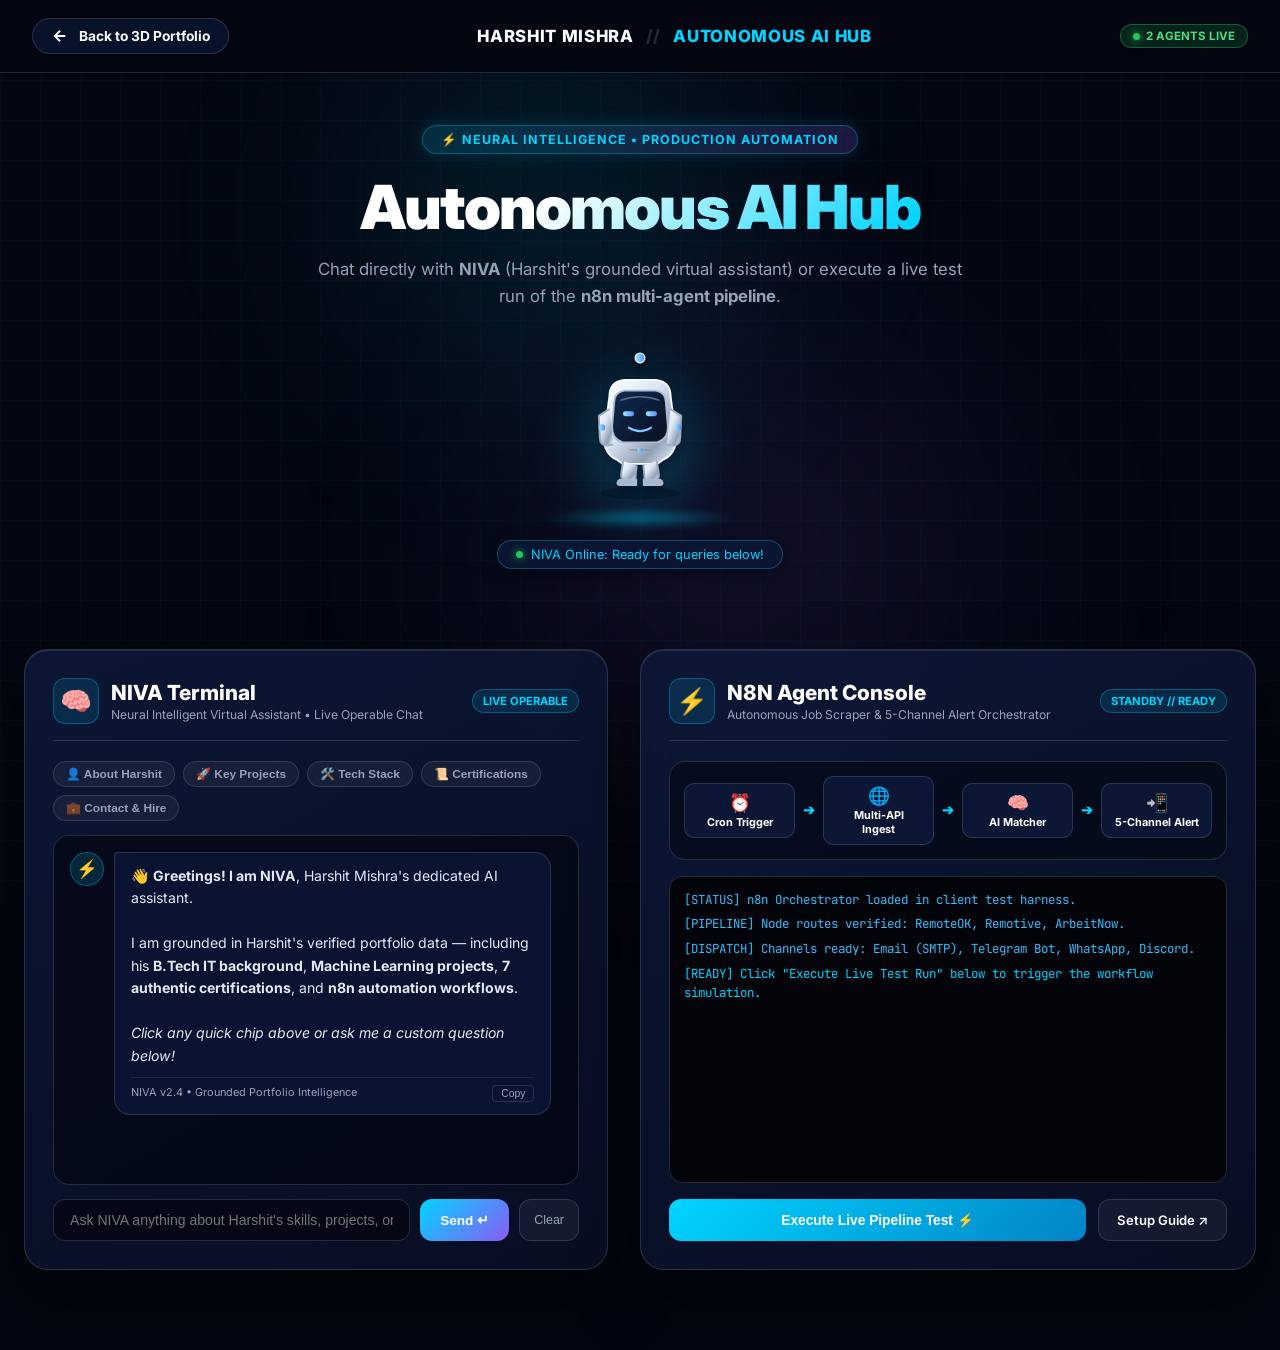
==== commit db9e5783: "feat(ai-hub): live operable NIVA AI terminal with grounded knowledge base and interactive n8n workfl" ====
--- a/ai-hub.html
+++ b/ai-hub.html
@@ -3,601 +3,182 @@
 <head>
   <meta charset="UTF-8" />
   <meta name="viewport" content="width=device-width, initial-scale=1.0" />
-  <title>AI Hub | Harshit Mishra — Autonomous Systems & NIVA</title>
-  <meta name="description" content="Cinematic AI Hub showcasing Harshit Mishra's autonomous systems, N8N Workflow Automations, and NIVA Neural Intelligent Virtual Assistant." />
-  <link rel="stylesheet" href="css/styles.css" />
-  <link rel="icon" href="data:image/svg+xml,<svg xmlns='http://www.w3.org/2000/svg' viewBox='0 0 100 100'><text y='.9em' font-size='90'>🤖</text></svg>" />
-  <style>
-    /* Dedicated AI Hub Cinematic Styles */
-    .ai-hub-page {
-      min-height: 100vh;
-      background: var(--bg-primary);
-      position: relative;
-      overflow-x: hidden;
-      color: var(--text-primary);
-    }
-
-    .ai-hub-nav {
-      position: fixed;
-      top: 0;
-      left: 0;
-      right: 0;
-      height: 76px;
-      display: flex;
-      align-items: center;
-      justify-content: space-between;
-      padding: 0 var(--space-2xl);
-      background: rgba(7, 13, 26, 0.85);
-      backdrop-filter: blur(20px);
-      -webkit-backdrop-filter: blur(20px);
-      border-bottom: 1px solid var(--border);
-      z-index: 100;
-    }
-
-    .back-btn {
-      display: inline-flex;
-      align-items: center;
-      gap: 10px;
-      color: var(--text-primary);
-      text-decoration: none;
-      font-size: 0.88rem;
-      font-weight: 600;
-      padding: 8px 18px;
-      border-radius: var(--radius-full);
-      border: 1px solid var(--border);
-      background: var(--bg-glass);
-      transition: all var(--trans-base);
-    }
-
-    .back-btn:hover {
-      border-color: var(--accent);
-      color: var(--accent);
-      transform: translateX(-3px);
-      box-shadow: var(--shadow-glow);
-    }
-
-    .ai-hub-header {
-      padding-top: 140px;
-      padding-bottom: 60px;
-      text-align: center;
-      position: relative;
-    }
-
-    .ai-hub-badge {
-      display: inline-flex;
-      align-items: center;
-      gap: 8px;
-      padding: 6px 16px;
-      border-radius: var(--radius-full);
-      background: rgba(138, 229, 244, 0.1);
-      border: 1px solid rgba(138, 229, 244, 0.3);
-      color: var(--accent-2);
-      font-size: 0.8rem;
-      font-weight: 700;
-      letter-spacing: 0.08em;
-      text-transform: uppercase;
-      margin-bottom: var(--space-md);
-    }
-
-    .ai-hub-title {
-      font-size: clamp(2.5rem, 5vw, 4.2rem);
-      font-weight: 800;
-      letter-spacing: -0.02em;
-      margin-bottom: var(--space-sm);
-    }
-
-    .ai-hub-subtitle {
-      font-size: 1.1rem;
-      color: var(--text-secondary);
-      max-width: 620px;
-      margin: 0 auto var(--space-2xl);
-      line-height: 1.6;
-    }
-
-    /* Robot Mascot Stage */
-    .robot-mascot-stage {
-      display: flex;
-      flex-direction: column;
-      align-items: center;
-      justify-content: center;
-      position: relative;
-      margin-bottom: 60px;
-    }
-
-    .robot-mascot-container {
-      width: 200px;
-      height: 200px;
-      position: relative;
-      cursor: pointer;
-      transform-style: preserve-3d;
-      transition: transform 0.2s cubic-bezier(0.16, 1, 0.3, 1);
-    }
-
-    .robot-mascot-svg {
-      width: 100%;
-      height: 100%;
-      filter: drop-shadow(0 15px 35px rgba(104, 168, 255, 0.35));
-      animation: robot-float 4s ease-in-out infinite;
-    }
-
-    @keyframes robot-float {
-      0%, 100% { transform: translateY(0) rotate(0deg); }
-      50% { transform: translateY(-14px) rotate(2deg); }
-    }
-
-    .robot-platform {
-      width: 240px;
-      height: 20px;
-      background: radial-gradient(ellipse at center, rgba(104, 168, 255, 0.45) 0%, rgba(7, 13, 26, 0) 70%);
-      border-radius: 50%;
-      margin-top: -10px;
-      filter: blur(4px);
-    }
-
-    .robot-status-bubble {
-      margin-top: 16px;
-      background: rgba(12, 23, 48, 0.85);
-      border: 1px solid var(--border-titanium);
-      backdrop-filter: blur(12px);
-      padding: 6px 16px;
-      border-radius: 99px;
-      font-size: 0.78rem;
-      color: var(--accent-2);
-      font-family: var(--font-heading);
-      display: inline-flex;
-      align-items: center;
-      gap: 6px;
-    }
-
-    /* AI Hub Showcase Grid */
-    .ai-hub-grid {
-      display: grid;
-      grid-template-columns: repeat(auto-fit, minmax(360px, 1fr));
-      gap: var(--space-2xl);
-      max-width: 1100px;
-      margin: 0 auto 100px;
-      padding: 0 var(--space-xl);
-    }
-
-    .ai-system-card {
-      background: linear-gradient(150deg, rgba(16, 30, 60, 0.85) 0%, rgba(9, 17, 36, 0.95) 100%);
-      border: 1.5px solid var(--border-titanium);
-      border-radius: 26px;
-      box-shadow: var(--shadow-titanium);
-      backdrop-filter: blur(25px);
-      -webkit-backdrop-filter: blur(25px);
-      padding: 36px 32px;
-      display: flex;
-      flex-direction: column;
-      justify-content: space-between;
-      position: relative;
-      overflow: hidden;
-      transform-style: preserve-3d;
-      transition: transform 0.2s ease-out, border-color 0.3s ease, box-shadow 0.3s ease;
-    }
-
-    .ai-system-card:hover {
-      border-color: rgba(138, 229, 244, 0.5);
-      box-shadow: 0 25px 60px rgba(0, 0, 0, 0.75), 0 0 35px rgba(104, 168, 255, 0.25);
-    }
-
-    .card-badge-row {
-      display: flex;
-      justify-content: space-between;
-      align-items: center;
-      margin-bottom: 24px;
-    }
-
-    .system-category {
-      font-size: 0.72rem;
-      font-weight: 700;
-      text-transform: uppercase;
-      letter-spacing: 0.08em;
-      color: var(--accent-2);
-      padding: 4px 12px;
-      border-radius: 99px;
-      background: rgba(138, 229, 244, 0.12);
-      border: 1px solid rgba(138, 229, 244, 0.3);
-    }
-
-    .system-status-indicator {
-      font-size: 0.72rem;
-      font-weight: 600;
-      color: var(--text-muted);
-      display: inline-flex;
-      align-items: center;
-      gap: 6px;
-    }
-
-    .system-status-indicator.active {
-      color: var(--success);
-    }
-
-    .system-title-row {
-      display: flex;
-      align-items: center;
-      gap: 16px;
-      margin-bottom: 16px;
-    }
-
-    .system-icon-box {
-      width: 52px;
-      height: 52px;
-      border-radius: 16px;
-      background: rgba(104, 168, 255, 0.12);
-      border: 1px solid rgba(104, 168, 255, 0.25);
-      display: flex;
-      align-items: center;
-      justify-content: center;
-      font-size: 1.8rem;
-    }
-
-    .system-name {
-      font-size: 1.6rem;
-      font-weight: 800;
-      color: var(--text-primary);
-    }
-
-    .system-desc {
-      font-size: 0.95rem;
-      color: var(--text-secondary);
-      line-height: 1.65;
-      margin-bottom: 24px;
-    }
-
-    .feature-points-list {
-      list-style: none;
-      padding: 0;
-      margin: 0 0 28px;
-      display: flex;
-      flex-direction: column;
-      gap: 10px;
-    }
-
-    .feature-points-list li {
-      font-size: 0.88rem;
-      color: var(--text-secondary);
-      display: flex;
-      align-items: flex-start;
-      gap: 8px;
-    }
-
-    .feature-points-list li span.bullet {
-      color: var(--accent-2);
-      font-weight: 800;
-    }
-
-    .system-tech-tags {
-      display: flex;
-      flex-wrap: wrap;
-      gap: 8px;
-      margin-bottom: 28px;
-    }
-
-    .system-footer-actions {
-      display: flex;
-      gap: 12px;
-      flex-wrap: wrap;
-      padding-top: 20px;
-      border-top: 1px solid var(--border);
-    }
-
-    .btn-action-primary {
-      background: var(--gradient);
-      color: #fff;
-      font-size: 0.84rem;
-      font-weight: 700;
-      padding: 10px 20px;
-      border-radius: var(--radius-full);
-      text-decoration: none;
-      border: none;
-      cursor: pointer;
-      transition: all var(--trans-base);
-    }
-
-    .btn-action-primary:hover {
-      box-shadow: 0 0 20px rgba(104, 168, 255, 0.4);
-      transform: translateY(-2px);
-    }
-
-    .btn-action-secondary {
-      background: rgba(255, 255, 255, 0.05);
-      border: 1px solid var(--border);
-      color: var(--text-primary);
-      font-size: 0.84rem;
-      font-weight: 600;
-      padding: 10px 18px;
-      border-radius: var(--radius-full);
-      text-decoration: none;
-      transition: all var(--trans-base);
-    }
-
-    .btn-action-secondary:hover {
-      border-color: var(--accent);
-      color: var(--accent);
-    }
-
-    /* Modal for Workflow details */
-    .workflow-modal-overlay {
-      position: fixed;
-      inset: 0;
-      background: rgba(3, 7, 18, 0.88);
-      backdrop-filter: blur(20px);
-      z-index: 1000;
-      display: none;
-      align-items: center;
-      justify-content: center;
-      padding: 20px;
-    }
-
-    .workflow-modal-overlay.active {
-      display: flex;
-    }
-
-    .workflow-modal-card {
-      background: var(--bg-secondary);
-      border: 1px solid var(--border-titanium);
-      border-radius: 24px;
-      max-width: 680px;
-      width: 100%;
-      padding: 32px;
-      position: relative;
-      max-height: 88vh;
-      overflow-y: auto;
-    }
-
-    .modal-close-btn {
-      position: absolute;
-      top: 20px;
-      right: 20px;
-      background: none;
-      border: none;
-      color: var(--text-muted);
-      font-size: 1.5rem;
-      cursor: pointer;
-    }
-
-    .modal-close-btn:hover {
-      color: var(--text-primary);
-    }
-  </style>
+  <title>Autonomous AI Hub | Harshit Mishra — Live NIVA & N8N Agent</title>
+  <meta name="description" content="Operable AI Hub: Interact with Harshit Mishra's live Neural Virtual Assistant (NIVA) and test the automated n8n multi-agent job & freelance pipelines." />
+  <link rel="icon" href="data:image/svg+xml,<svg xmlns='http://www.w3.org/2000/svg' viewBox='0 0 100 100'><text y='.9em' font-size='90'>⚡</text></svg>" />
+  <!-- Google Fonts -->
+  <link rel="preconnect" href="https://fonts.googleapis.com" />
+  <link rel="preconnect" href="https://fonts.gstatic.com" crossorigin />
+  <link href="https://fonts.googleapis.com/css2?family=Inter:wght@400;500;600;700;800;900&family=JetBrains+Mono:wght@500;700&display=swap" rel="stylesheet" />
+  <!-- Stylesheets -->
+  <link rel="stylesheet" href="css/ai-hub.css?v=live-niva-v1" />
 </head>
 <body class="ai-hub-page">
-  <!-- Interactive Cursor Spotlight -->
+  <!-- Background Glow & Grid -->
+  <div class="ai-hub-bg-grid"></div>
+  <div class="ai-hub-glow-1"></div>
+  <div class="ai-hub-glow-2"></div>
   <div class="cursor-spotlight" id="cursorSpotlight"></div>
 
   <!-- Top Navigation -->
   <nav class="ai-hub-nav">
     <a href="index.html" class="back-btn">
-      <svg width="18" height="18" viewBox="0 0 24 24" fill="none" stroke="currentColor" stroke-width="2"><path d="M19 12H5M12 19l-7-7 7-7"/></svg>
-      <span>Back to Portfolio</span>
+      <svg width="18" height="18" viewBox="0 0 24 24" fill="none" stroke="currentColor" stroke-width="2.5"><path d="M19 12H5M12 19l-7-7 7-7"/></svg>
+      <span>Back to 3D Portfolio</span>
     </a>
-    <div style="font-family: var(--font-heading); font-weight: 700; font-size: 1.1rem; letter-spacing: -0.01em;">
-      HARSHIT MISHRA <span style="color: var(--accent-2);">// AI HUB</span>
+
+    <div class="nav-hub-branding">
+      <span>HARSHIT MISHRA</span>
+      <span style="color:var(--border-titanium);">//</span>
+      <span style="color:var(--accent-cyan);">AUTONOMOUS AI HUB</span>
     </div>
-    <button class="theme-toggle" id="themeToggle" aria-label="Toggle theme">🌙</button>
+
+    <div class="nav-status-pill">
+      <span class="pulse-dot-green"></span>
+      <span>2 AGENTS LIVE</span>
+    </div>
   </nav>
 
   <!-- Hero Header -->
-  <header class="ai-hub-header container">
-    <div class="ai-hub-badge">Autonomous Intelligence &bull; Workflows</div>
-    <h1 class="ai-hub-title">
-      Autonomous <span class="gradient-text">AI Hub</span>
-    </h1>
-    <p class="ai-hub-subtitle">
-      A dedicated showcase of intelligent multi-agent pipelines, N8N workflow automations, and the NIVA Neural Virtual Assistant architecture.
+  <header class="ai-hub-header">
+    <div class="hub-hero-badge">⚡ Neural Intelligence &bull; Production Automation</div>
+    <h1 class="hub-title">Autonomous AI Hub</h1>
+    <p class="hub-subtitle">
+      Chat directly with <strong>NIVA</strong> (Harshit's grounded virtual assistant) or execute a live test run of the <strong>n8n multi-agent pipeline</strong>.
     </p>
 
-    <!-- Interactive Robot Mascot Stage -->
+    <!-- 3D Parallax Mascot -->
     <div class="robot-mascot-stage">
-      <div class="robot-mascot-container" id="robotMascot">
-        <img src="assets/robot_mascot.svg" alt="Harshit Mishra AI Robot Mascot" class="robot-mascot-svg" id="robotSvg" />
+      <div class="robot-mascot-container" id="robotMascot" title="Click to interact with NIVA Mascot">
+        <img src="assets/robot_mascot.svg" alt="NIVA AI Robot Mascot" class="robot-mascot-svg" id="robotSvg" />
       </div>
       <div class="robot-platform"></div>
       <div class="robot-status-bubble">
-        <span class="status-indicator-dot"></span>
-        <span id="robotSpeech">NIVA Sentinel: Systems Active & Monitoring</span>
+        <span class="pulse-dot-green"></span>
+        <span id="robotSpeech">NIVA Online: Ready for queries below!</span>
       </div>
     </div>
   </header>
 
-  <!-- Main AI Systems Grid -->
-  <main class="ai-hub-grid">
-    <!-- Card 1: N8N Workflow Automation -->
-    <article class="ai-system-card" id="n8nCard">
-      <div class="card-glare-overlay"></div>
-      <div>
-        <div class="card-badge-row">
-          <span class="system-category">Workflow Automation</span>
-          <span class="system-status-indicator active">
-            <span class="status-indicator-dot"></span>
-            <span>PRODUCTION SPEC READY</span>
-          </span>
+  <!-- Dual Workstations: Live NIVA Terminal & N8N Automation Console -->
+  <main class="ai-hub-stations">
+
+    <!-- Station 1: Live Operable NIVA Terminal -->
+    <section class="station-card" id="nivaStation">
+      <div class="station-header">
+        <div class="station-title-box">
+          <div class="station-icon">🧠</div>
+          <div>
+            <h2 class="station-h2">NIVA Terminal</h2>
+            <div class="station-sub">Neural Intelligent Virtual Assistant • Live Operable Chat</div>
+          </div>
+        </div>
+        <span class="station-status-pill">LIVE OPERABLE</span>
+      </div>
+
+      <div class="niva-terminal-wrapper">
+        <!-- Quick Query Suggestion Chips -->
+        <div class="niva-quick-chips">
+          <button class="niva-chip-btn" data-query="Who is Harshit Mishra?">👤 About Harshit</button>
+          <button class="niva-chip-btn" data-query="What are Harshit's ML and Deep Learning projects?">🚀 Key Projects</button>
+          <button class="niva-chip-btn" data-query="What technologies and tools does Harshit know?">🛠️ Tech Stack</button>
+          <button class="niva-chip-btn" data-query="What verified certifications does he hold?">📜 Certifications</button>
+          <button class="niva-chip-btn" data-query="How can I contact or hire Harshit?">💼 Contact &amp; Hire</button>
         </div>
 
-        <div class="system-title-row">
-          <div class="system-icon-box">⚡</div>
-          <div>
-            <h2 class="system-name">N8N Autonomous Agent</h2>
-            <span style="font-size:0.8rem;color:var(--text-muted);font-weight:600;">Multi-Channel Scraper & Bid Orchestrator</span>
+        <!-- Scrollable Messages Container -->
+        <div class="niva-chat-messages" id="nivaChatMessages">
+          <!-- Initial NIVA Greeting -->
+          <div class="niva-msg niva-bot-msg">
+            <span class="bot-avatar">⚡</span>
+            <div class="msg-bubble">
+              👋 <strong>Greetings! I am NIVA</strong>, Harshit Mishra's dedicated AI assistant.<br/><br/>
+              I am grounded in Harshit's verified portfolio data — including his <strong>B.Tech IT background</strong>, <strong>Machine Learning projects</strong>, <strong>7 authentic certifications</strong>, and <strong>n8n automation workflows</strong>.<br/><br/>
+              <em>Click any quick chip above or ask me a custom question below!</em>
+              <div class="msg-meta">
+                <span>NIVA v2.4 • Grounded Portfolio Intelligence</span>
+                <button class="copy-msg-btn" onclick="copyBubbleText(this)">Copy</button>
+              </div>
+            </div>
           </div>
         </div>
 
-        <p class="system-desc">
-          Automated multi-agent orchestrator connecting public job feeds, freelance boards, and algorithmic filtering with instant multi-channel alerts.
-        </p>
+        <!-- Chat Input Form -->
+        <form class="niva-chat-form" id="nivaChatForm">
+          <input 
+            type="text" 
+            class="niva-chat-input" 
+            id="nivaChatInput" 
+            placeholder="Ask NIVA anything about Harshit's skills, projects, or background..." 
+            autocomplete="off" 
+            required 
+          />
+          <button type="submit" class="niva-send-btn">Send ↵</button>
+          <button type="button" class="clear-btn" id="clearChatBtn" title="Clear terminal chat">Clear</button>
+        </form>
+      </div>
+    </section>
 
-        <ul class="feature-points-list">
-          <li><span class="bullet">▹</span> <strong>Live Ingestion:</strong> Connects to RemoteOK, Remotive, and ArbeitNow public APIs with verified CORS.</li>
-          <li><span class="bullet">▹</span> <strong>5-Channel Alert Matrix:</strong> Dispatches notifications via Email (SMTP/EmailJS), Telegram Bot, WhatsApp, Discord Webhooks, and Native Push.</li>
-          <li><span class="bullet">▹</span> <strong>One-Click Apply/Bid:</strong> Generates tailored application drafts and links directly to verified portals.</li>
-        </ul>
-
-        <div class="system-tech-tags">
-          <span class="tech-tag">n8n Node Workflows</span>
-          <span class="tech-tag">Python API Scraper</span>
-          <span class="tech-tag">REST & Webhooks</span>
-          <span class="tech-tag">Multi-Channel Alerts</span>
-          <span class="tech-tag">Zero Cloud Cost</span>
+    <!-- Station 2: Live N8N Automation Pipeline Console -->
+    <section class="station-card" id="n8nStation">
+      <div class="station-header">
+        <div class="station-title-box">
+          <div class="station-icon">⚡</div>
+          <div>
+            <h2 class="station-h2">N8N Agent Console</h2>
+            <div class="station-sub">Autonomous Job Scraper &amp; 5-Channel Alert Orchestrator</div>
+          </div>
         </div>
+        <span class="station-status-pill" id="n8nConsoleStatus">STANDBY // READY</span>
       </div>
 
-      <div class="system-footer-actions">
-        <button class="btn-action-primary" id="openN8nSpecBtn">View Architecture Spec 📄</button>
-        <a href="docs/NOTIFICATION_SETUP_GUIDE.md" target="_blank" class="btn-action-secondary">Notification Guide ↗</a>
-      </div>
-    </article>
-
-    <!-- Card 2: NIVA (Neural Intelligent Virtual Assistant) -->
-    <article class="ai-system-card" id="nivaCard">
-      <div class="card-glare-overlay"></div>
-      <div>
-        <div class="card-badge-row">
-          <span class="system-category">Conversational AI</span>
-          <span class="system-status-indicator">
-            <span class="status-indicator-dot" style="background:#68A8FF;box-shadow:0 0 6px #68A8FF;"></span>
-            <span>PRIVATE DEVELOPMENT RUNTIME</span>
-          </span>
-        </div>
-
-        <div class="system-title-row">
-          <div class="system-icon-box" style="background:rgba(138,229,244,0.12);border-color:rgba(138,229,244,0.3);">🧠</div>
-          <div>
-            <h2 class="system-name">NIVA Virtual Assistant</h2>
-            <span style="font-size:0.8rem;color:var(--text-muted);font-weight:600;">Neural Intelligent Virtual Assistant</span>
+      <div class="n8n-console-wrapper">
+        <!-- Visual Node Pipeline Flow -->
+        <div class="pipeline-visualizer">
+          <div class="pipeline-node" id="nodeCron">
+            <span class="node-icon">⏰</span>
+            <span class="node-name">Cron Trigger</span>
+          </div>
+          <span class="node-arrow">➔</span>
+          <div class="pipeline-node" id="nodeScraper">
+            <span class="node-icon">🌐</span>
+            <span class="node-name">Multi-API Ingest</span>
+          </div>
+          <span class="node-arrow">➔</span>
+          <div class="pipeline-node" id="nodeMatcher">
+            <span class="node-icon">🧠</span>
+            <span class="node-name">AI Matcher</span>
+          </div>
+          <span class="node-arrow">➔</span>
+          <div class="pipeline-node" id="nodeDispatch">
+            <span class="node-icon">📲</span>
+            <span class="node-name">5-Channel Alert</span>
           </div>
         </div>
 
-        <p class="system-desc">
-          Harshit's flagship conversational assistant and multi-modal routing engine designed for real-time task orchestration, quantitative market analysis, and intelligent pair-programming.
-        </p>
+        <!-- Execution Terminal Logs -->
+        <div class="n8n-log-terminal" id="n8nLogTerminal">
+          <span class="log-line log-info">[STATUS] n8n Orchestrator loaded in client test harness.</span>
+          <span class="log-line log-info">[PIPELINE] Node routes verified: RemoteOK, Remotive, ArbeitNow.</span>
+          <span class="log-line log-info">[DISPATCH] Channels ready: Email (SMTP), Telegram Bot, WhatsApp, Discord.</span>
+          <span class="log-line" style="color:var(--accent-cyan);">[READY] Click "Execute Live Test Run" below to trigger the workflow simulation.</span>
+        </div>
 
-        <ul class="feature-points-list">
-          <li><span class="bullet">▹</span> <strong>Multi-Agent Debate Engine:</strong> Coordinates specialist debate agents to cross-verify hypotheses and mitigate hallucinations.</li>
-          <li><span class="bullet">▹</span> <strong>Real-Time Stream Routing:</strong> Low-latency streaming engine with WebSockets and dynamic context management.</li>
-          <li><span class="bullet">▹</span> <strong>Zero Fake Metrics Policy:</strong> Strictly operates on validated inputs, statistical indicators, and verified data pipelines.</li>
-        </ul>
-
-        <div class="system-tech-tags">
-          <span class="tech-tag">Python 3.12</span>
-          <span class="tech-tag">Multi-Agent Debate Engine</span>
-          <span class="tech-tag">WebSockets & FastAPI</span>
-          <span class="tech-tag">Chrome Extension Bridge</span>
-          <span class="tech-tag">Smart Money Concepts (SMC)</span>
+        <!-- Action Controls -->
+        <div class="n8n-console-actions">
+          <button class="btn-run-n8n" id="runN8nTestBtn">
+            Execute Live Pipeline Test ⚡
+          </button>
+          <a href="docs/NOTIFICATION_SETUP_GUIDE.md" target="_blank" class="btn-n8n-spec">
+            Setup Guide ↗
+          </a>
         </div>
       </div>
+    </section>
 
-      <div class="system-footer-actions">
-        <button class="btn-action-primary" id="openNivaOverviewBtn">System Architecture 🔍</button>
-        <span style="font-size:0.75rem;color:var(--text-muted);align-self:center;">Local runtime • Private build</span>
-      </div>
-    </article>
   </main>
 
-  <!-- Spec Modal -->
-  <div class="workflow-modal-overlay" id="specModalOverlay">
-    <div class="workflow-modal-card">
-      <button class="modal-close-btn" id="modalCloseBtn">&times;</button>
-      <div id="modalContent"></div>
-    </div>
-  </div>
-
-  <script src="js/main.js"></script>
-  <script>
-    // AI Hub Specific Interactive Enhancements
-    document.addEventListener('DOMContentLoaded', () => {
-      // Robot Mascot Cursor Tracking
-      const robot = document.getElementById('robotMascot');
-      const speech = document.getElementById('robotSpeech');
-      const speechPhrases = [
-        "NIVA Sentinel: Systems Active & Monitoring",
-        "Autonomous Pipeline: Ingestion Verified",
-        "Multi-Agent Cluster: Consensus Reached",
-        "Zero False Positive Engine: Operational"
-      ];
-      let phraseIdx = 0;
-
-      if (robot) {
-        document.addEventListener('mousemove', (e) => {
-          const rect = robot.getBoundingClientRect();
-          const centerX = rect.left + rect.width / 2;
-          const centerY = rect.top + rect.height / 2;
-          const deltaX = (e.clientX - centerX) / (window.innerWidth / 2);
-          const deltaY = (e.clientY - centerY) / (window.innerHeight / 2);
-          robot.style.transform = `perspective(600px) rotateY(${deltaX * 18}deg) rotateX(${-deltaY * 18}deg)`;
-        }, { passive: true });
-
-        robot.addEventListener('click', () => {
-          phraseIdx = (phraseIdx + 1) % speechPhrases.length;
-          speech.textContent = speechPhrases[phraseIdx];
-          robot.style.transform = 'scale(1.15) rotate(5deg)';
-          setTimeout(() => {
-            robot.style.transform = 'scale(1) rotate(0deg)';
-          }, 300);
-        });
-      }
-
-      // Modal Handlers
-      const overlay = document.getElementById('specModalOverlay');
-      const closeBtn = document.getElementById('modalCloseBtn');
-      const content = document.getElementById('modalContent');
-      const openN8n = document.getElementById('openN8nSpecBtn');
-      const openNiva = document.getElementById('openNivaOverviewBtn');
-
-      function openModal(html) {
-        content.innerHTML = html;
-        overlay.classList.add('active');
-        document.body.style.overflow = 'hidden';
-      }
-
-      function closeModal() {
-        overlay.classList.remove('active');
-        document.body.style.overflow = '';
-      }
-
-      if (openN8n) {
-        openN8n.addEventListener('click', () => {
-          openModal(`
-            <h2 style="font-size:1.5rem;font-weight:800;color:var(--text-primary);margin-bottom:12px;">⚡ N8N Autonomous Agent Specification</h2>
-            <p style="color:var(--text-secondary);font-size:0.92rem;line-height:1.6;margin-bottom:16px;">
-              This system is exported directly from the workspace workflow <code>n8n-workflows/job_internship_auto_agent.json</code> and configured to run continuously without subscription costs.
-            </p>
-            <div style="background:var(--bg-primary);padding:16px;border-radius:12px;border:1px solid var(--border);margin-bottom:16px;font-family:monospace;font-size:0.82rem;color:var(--accent);">
-              Trigger: Cron Scheduled / Webhook Ingestion<br>
-              Feed 1: RemoteOK API (200 OK / CORS: *)<br>
-              Feed 2: Remotive API (200 OK / CORS: *)<br>
-              Feed 3: ArbeitNow API (200 OK / CORS: *)<br>
-              Outputs: SMTP, Telegram Bot API, WhatsApp, Discord
-            </div>
-            <p style="color:var(--text-muted);font-size:0.82rem;">All secrets are strictly stored in local .env files and omitted from client bundles.</p>
-          `);
-        });
-      }
-
-      if (openNiva) {
-        openNiva.addEventListener('click', () => {
-          openModal(`
-            <h2 style="font-size:1.5rem;font-weight:800;color:var(--text-primary);margin-bottom:12px;">🧠 NIVA Architecture Overview</h2>
-            <p style="color:var(--text-secondary);font-size:0.92rem;line-height:1.6;margin-bottom:16px;">
-              <strong>Neural Intelligent Virtual Assistant (NIVA)</strong> is Harshit Mishra's proprietary multi-agent framework built with high-concurrency Python and WebSocket routing.
-            </p>
-            <ul style="color:var(--text-secondary);font-size:0.88rem;line-height:1.7;margin-bottom:16px;padding-left:20px;">
-              <li><strong>Intent Router:</strong> Classifies user queries into specialized task handlers (Code, Data Analysis, Quantitative SMC).</li>
-              <li><strong>Debate Engine:</strong> Synthesizes multiple perspectives before arriving at a final execution path.</li>
-              <li><strong>Chrome Extension Bridge:</strong> Real-time browser companion for automated workflow execution.</li>
-            </ul>
-            <p style="color:var(--text-muted);font-size:0.82rem;">Current Status: Private Local Environment. Public cloud endpoint in development.</p>
-          `);
-        });
-      }
-
-      if (closeBtn) closeBtn.addEventListener('click', closeModal);
-      if (overlay) {
-        overlay.addEventListener('click', (e) => {
-          if (e.target === overlay) closeModal();
-        });
-      }
-    });
-  </script>
+  <!-- JavaScript -->
+  <script src="js/ai-hub.js?v=live-niva-v1"></script>
 </body>
 </html>
--- a/css/ai-hub.css
+++ b/css/ai-hub.css
@@ -0,0 +1,686 @@
+/* ================================================================
+   CINEMATIC AI HUB STYLESHEET — LIVE NIVA & N8N WORKFLOW CONSOLE
+   Author: Harshit Mishra
+   ================================================================ */
+
+:root {
+  --bg-primary: #040711;
+  --bg-secondary: #080f24;
+  --bg-surface: #0c1736;
+  --bg-glass: rgba(12, 23, 54, 0.75);
+  --border-cyan: rgba(0, 212, 255, 0.3);
+  --border-violet: rgba(139, 92, 246, 0.3);
+  --border-titanium: rgba(148, 163, 184, 0.22);
+  --accent-cyan: #00d4ff;
+  --accent-violet: #8b5cf6;
+  --text-main: #f8fafc;
+  --text-sub: #94a3b8;
+  --radius-xl: 24px;
+}
+
+body.ai-hub-page {
+  min-height: 100vh;
+  background: var(--bg-primary);
+  color: var(--text-main);
+  font-family: 'Inter', -apple-system, BlinkMacSystemFont, sans-serif;
+  overflow-x: hidden;
+  margin: 0;
+  padding: 0;
+}
+
+/* Background Cyber Grid & Glow */
+.ai-hub-bg-grid {
+  position: fixed;
+  inset: 0;
+  background-image: 
+    linear-gradient(rgba(0, 212, 255, 0.03) 1px, transparent 1px),
+    linear-gradient(90deg, rgba(0, 212, 255, 0.03) 1px, transparent 1px);
+  background-size: 40px 40px;
+  pointer-events: none;
+  z-index: 0;
+}
+
+.ai-hub-glow-1 {
+  position: fixed;
+  top: -10%;
+  left: 20%;
+  width: 600px;
+  height: 600px;
+  background: radial-gradient(circle, rgba(0, 212, 255, 0.12) 0%, transparent 70%);
+  filter: blur(80px);
+  pointer-events: none;
+  z-index: 0;
+}
+
+.ai-hub-glow-2 {
+  position: fixed;
+  bottom: 0%;
+  right: 15%;
+  width: 700px;
+  height: 700px;
+  background: radial-gradient(circle, rgba(139, 92, 246, 0.12) 0%, transparent 70%);
+  filter: blur(90px);
+  pointer-events: none;
+  z-index: 0;
+}
+
+/* Top Navigation Bar */
+.ai-hub-nav {
+  position: fixed;
+  top: 0;
+  left: 0;
+  right: 0;
+  height: 72px;
+  display: flex;
+  align-items: center;
+  justify-content: space-between;
+  padding: 0 32px;
+  background: rgba(4, 7, 17, 0.85);
+  backdrop-filter: blur(20px);
+  -webkit-backdrop-filter: blur(20px);
+  border-bottom: 1px solid var(--border-titanium);
+  z-index: 100;
+}
+
+.back-btn {
+  display: inline-flex;
+  align-items: center;
+  gap: 10px;
+  color: var(--text-main);
+  text-decoration: none;
+  font-size: 0.86rem;
+  font-weight: 700;
+  padding: 8px 18px;
+  border-radius: 99px;
+  border: 1px solid var(--border-titanium);
+  background: var(--bg-glass);
+  transition: all 0.25s ease;
+}
+
+.back-btn:hover {
+  border-color: var(--accent-cyan);
+  color: var(--accent-cyan);
+  transform: translateX(-3px);
+  box-shadow: 0 0 20px rgba(0, 212, 255, 0.3);
+}
+
+.nav-hub-branding {
+  display: flex;
+  align-items: center;
+  gap: 12px;
+  font-weight: 800;
+  font-size: 1.05rem;
+  letter-spacing: 0.04em;
+}
+
+.nav-status-pill {
+  display: inline-flex;
+  align-items: center;
+  gap: 6px;
+  font-size: 0.72rem;
+  padding: 4px 12px;
+  border-radius: 99px;
+  background: rgba(34, 197, 94, 0.15);
+  border: 1px solid rgba(34, 197, 94, 0.4);
+  color: #4ade80;
+  font-weight: 700;
+  text-transform: uppercase;
+}
+
+.pulse-dot-green {
+  width: 7px;
+  height: 7px;
+  background: #22c55e;
+  border-radius: 50%;
+  box-shadow: 0 0 8px #22c55e;
+  animation: pulseDot 1.8s infinite;
+}
+
+@keyframes pulseDot {
+  0%, 100% { transform: scale(1); opacity: 1; }
+  50% { transform: scale(1.4); opacity: 0.6; }
+}
+
+/* Header Section */
+.ai-hub-header {
+  padding-top: 125px;
+  padding-bottom: 40px;
+  text-align: center;
+  position: relative;
+  z-index: 1;
+  max-width: 900px;
+  margin: 0 auto;
+}
+
+.hub-hero-badge {
+  display: inline-flex;
+  align-items: center;
+  gap: 8px;
+  padding: 6px 18px;
+  border-radius: 99px;
+  background: linear-gradient(135deg, rgba(0, 212, 255, 0.15), rgba(139, 92, 246, 0.2));
+  border: 1px solid var(--border-cyan);
+  color: var(--accent-cyan);
+  font-size: 0.78rem;
+  font-weight: 700;
+  letter-spacing: 0.08em;
+  text-transform: uppercase;
+  margin-bottom: 16px;
+  box-shadow: 0 0 20px rgba(0, 212, 255, 0.15);
+}
+
+.hub-title {
+  font-size: clamp(2.4rem, 5vw, 3.8rem);
+  font-weight: 900;
+  letter-spacing: -0.03em;
+  margin: 0 0 12px;
+  background: linear-gradient(135deg, #ffffff 40%, var(--accent-cyan) 80%, var(--accent-violet) 100%);
+  -webkit-background-clip: text;
+  -webkit-text-fill-color: transparent;
+}
+
+.hub-subtitle {
+  font-size: 1.05rem;
+  color: var(--text-sub);
+  line-height: 1.6;
+  max-width: 650px;
+  margin: 0 auto 36px;
+}
+
+/* Mascot Stage */
+.robot-mascot-stage {
+  display: flex;
+  flex-direction: column;
+  align-items: center;
+  justify-content: center;
+  margin-bottom: 40px;
+}
+
+.robot-mascot-container {
+  width: 170px;
+  height: 170px;
+  position: relative;
+  cursor: pointer;
+  transform-style: preserve-3d;
+  transition: transform 0.2s cubic-bezier(0.16, 1, 0.3, 1);
+}
+
+.robot-mascot-svg {
+  width: 100%;
+  height: 100%;
+  filter: drop-shadow(0 15px 35px rgba(0, 212, 255, 0.35));
+  animation: robot-float 4s ease-in-out infinite;
+}
+
+@keyframes robot-float {
+  0%, 100% { transform: translateY(0); }
+  50% { transform: translateY(-12px); }
+}
+
+.robot-platform {
+  width: 200px;
+  height: 16px;
+  background: radial-gradient(ellipse at center, rgba(0, 212, 255, 0.5) 0%, transparent 70%);
+  border-radius: 50%;
+  margin-top: -6px;
+  filter: blur(4px);
+}
+
+.robot-status-bubble {
+  margin-top: 14px;
+  background: rgba(12, 23, 54, 0.85);
+  border: 1px solid var(--border-cyan);
+  backdrop-filter: blur(12px);
+  padding: 6px 18px;
+  border-radius: 99px;
+  font-size: 0.8rem;
+  color: var(--accent-cyan);
+  display: inline-flex;
+  align-items: center;
+  gap: 8px;
+  box-shadow: 0 4px 18px rgba(0, 0, 0, 0.4);
+}
+
+/* Interactive Workstations Grid */
+.ai-hub-stations {
+  display: grid;
+  grid-template-columns: 1fr 1fr;
+  gap: 32px;
+  max-width: 1320px;
+  margin: 0 auto 80px;
+  padding: 0 24px;
+  position: relative;
+  z-index: 1;
+}
+
+@media (max-width: 1024px) {
+  .ai-hub-stations {
+    grid-template-columns: 1fr;
+  }
+}
+
+/* Station Card Outer */
+.station-card {
+  background: linear-gradient(150deg, rgba(14, 25, 58, 0.85) 0%, rgba(8, 15, 36, 0.95) 100%);
+  border: 1.5px solid var(--border-titanium);
+  border-radius: var(--radius-xl);
+  padding: 28px;
+  box-shadow: 0 24px 60px rgba(0, 0, 0, 0.5), inset 0 1px 0 rgba(255, 255, 255, 0.1);
+  backdrop-filter: blur(25px);
+  -webkit-backdrop-filter: blur(255);
+  display: flex;
+  flex-direction: column;
+}
+
+.station-header {
+  display: flex;
+  justify-content: space-between;
+  align-items: center;
+  margin-bottom: 20px;
+  padding-bottom: 16px;
+  border-bottom: 1px solid var(--border-titanium);
+}
+
+.station-title-box {
+  display: flex;
+  align-items: center;
+  gap: 12px;
+}
+
+.station-icon {
+  font-size: 1.6rem;
+  width: 44px;
+  height: 44px;
+  background: rgba(0, 212, 255, 0.12);
+  border: 1px solid var(--border-cyan);
+  border-radius: 12px;
+  display: flex;
+  align-items: center;
+  justify-content: center;
+}
+
+.station-h2 {
+  font-size: 1.3rem;
+  font-weight: 800;
+  margin: 0;
+  color: #fff;
+}
+
+.station-sub {
+  font-size: 0.76rem;
+  color: var(--text-sub);
+  margin-top: 2px;
+}
+
+.station-status-pill {
+  font-size: 0.7rem;
+  font-weight: 700;
+  padding: 4px 10px;
+  border-radius: 99px;
+  background: rgba(0, 212, 255, 0.12);
+  border: 1px solid var(--border-cyan);
+  color: var(--accent-cyan);
+}
+
+/* ----------------------------------------------------
+   STATION 1: LIVE NIVA CHAT TERMINAL
+   ---------------------------------------------------- */
+.niva-terminal-wrapper {
+  display: flex;
+  flex-direction: column;
+  flex: 1;
+  min-height: 480px;
+}
+
+.niva-quick-chips {
+  display: flex;
+  flex-wrap: wrap;
+  gap: 8px;
+  margin-bottom: 14px;
+}
+
+.niva-chip-btn {
+  background: rgba(255, 255, 255, 0.05);
+  border: 1px solid var(--border-titanium);
+  color: var(--text-sub);
+  padding: 5px 12px;
+  border-radius: 99px;
+  font-size: 0.74rem;
+  font-weight: 600;
+  cursor: pointer;
+  transition: all 0.2s ease;
+}
+
+.niva-chip-btn:hover {
+  background: rgba(0, 212, 255, 0.15);
+  border-color: var(--accent-cyan);
+  color: #fff;
+  transform: translateY(-1px);
+}
+
+.niva-chat-messages {
+  flex: 1;
+  height: 340px;
+  overflow-y: auto;
+  padding: 16px;
+  background: rgba(4, 7, 18, 0.7);
+  border: 1px solid var(--border-titanium);
+  border-radius: 16px;
+  display: flex;
+  flex-direction: column;
+  gap: 16px;
+  scroll-behavior: smooth;
+}
+
+/* Custom Scrollbar */
+.niva-chat-messages::-webkit-scrollbar {
+  width: 6px;
+}
+.niva-chat-messages::-webkit-scrollbar-thumb {
+  background: rgba(148, 163, 184, 0.25);
+  border-radius: 99px;
+}
+
+.niva-msg {
+  display: flex;
+  align-items: flex-start;
+  gap: 10px;
+  animation: fadeInMsg 0.25s ease-out;
+}
+
+@keyframes fadeInMsg {
+  from { opacity: 0; transform: translateY(6px); }
+  to { opacity: 1; transform: translateY(0); }
+}
+
+.niva-user-msg {
+  justify-content: flex-end;
+}
+
+.niva-user-msg .msg-bubble {
+  background: linear-gradient(135deg, rgba(0, 212, 255, 0.2), rgba(139, 92, 246, 0.25));
+  border: 1px solid var(--border-cyan);
+  color: #fff;
+  border-radius: 16px 4px 16px 16px;
+}
+
+.niva-bot-msg .msg-bubble {
+  background: rgba(12, 23, 54, 0.9);
+  border: 1px solid var(--border-titanium);
+  color: #e2e8f0;
+  border-radius: 4px 16px 16px 16px;
+}
+
+.bot-avatar, .user-avatar {
+  font-size: 1.1rem;
+  width: 32px;
+  height: 32px;
+  border-radius: 50%;
+  display: flex;
+  align-items: center;
+  justify-content: center;
+  background: rgba(0, 212, 255, 0.15);
+  border: 1px solid var(--border-cyan);
+  flex-shrink: 0;
+}
+
+.user-avatar {
+  background: rgba(139, 92, 246, 0.2);
+  border-color: var(--border-violet);
+}
+
+.msg-bubble {
+  padding: 12px 16px;
+  font-size: 0.88rem;
+  line-height: 1.6;
+  max-width: 82%;
+  word-break: break-word;
+}
+
+.msg-meta {
+  display: flex;
+  justify-content: space-between;
+  align-items: center;
+  margin-top: 10px;
+  padding-top: 6px;
+  border-top: 1px solid rgba(255, 255, 255, 0.08);
+  font-size: 0.68rem;
+  color: var(--text-sub);
+}
+
+.copy-msg-btn {
+  background: none;
+  border: 1px solid var(--border-titanium);
+  color: var(--text-sub);
+  padding: 2px 8px;
+  border-radius: 4px;
+  cursor: pointer;
+  font-size: 0.65rem;
+}
+
+.copy-msg-btn:hover {
+  border-color: var(--accent-cyan);
+  color: #fff;
+}
+
+/* Chat Input Bar */
+.niva-chat-form {
+  display: flex;
+  gap: 10px;
+  margin-top: 14px;
+}
+
+.niva-chat-input {
+  flex: 1;
+  background: rgba(4, 7, 18, 0.8);
+  border: 1px solid var(--border-titanium);
+  border-radius: 12px;
+  padding: 12px 16px;
+  color: #fff;
+  font-size: 0.88rem;
+  outline: none;
+  transition: border-color 0.2s ease;
+}
+
+.niva-chat-input:focus {
+  border-color: var(--accent-cyan);
+  box-shadow: 0 0 14px rgba(0, 212, 255, 0.2);
+}
+
+.niva-send-btn {
+  background: linear-gradient(135deg, var(--accent-cyan), var(--accent-violet));
+  border: none;
+  color: #fff;
+  font-weight: 700;
+  font-size: 0.85rem;
+  padding: 0 20px;
+  border-radius: 12px;
+  cursor: pointer;
+  transition: all 0.2s ease;
+}
+
+.niva-send-btn:hover {
+  transform: translateY(-1px);
+  box-shadow: 0 0 16px rgba(0, 212, 255, 0.4);
+}
+
+.clear-btn {
+  background: rgba(255, 255, 255, 0.05);
+  border: 1px solid var(--border-titanium);
+  color: var(--text-sub);
+  border-radius: 12px;
+  padding: 0 14px;
+  cursor: pointer;
+  font-size: 0.78rem;
+}
+
+/* ----------------------------------------------------
+   STATION 2: N8N AUTOMATION PIPELINE CONSOLE
+   ---------------------------------------------------- */
+.n8n-console-wrapper {
+  display: flex;
+  flex-direction: column;
+  flex: 1;
+}
+
+/* Visual Node Pipeline */
+.pipeline-visualizer {
+  display: flex;
+  align-items: center;
+  justify-content: space-between;
+  gap: 8px;
+  padding: 14px;
+  background: rgba(4, 7, 18, 0.6);
+  border: 1px solid var(--border-titanium);
+  border-radius: 16px;
+  margin-bottom: 16px;
+  overflow-x: auto;
+}
+
+.pipeline-node {
+  display: flex;
+  flex-direction: column;
+  align-items: center;
+  padding: 8px 12px;
+  border-radius: 10px;
+  background: rgba(14, 25, 58, 0.9);
+  border: 1px solid var(--border-titanium);
+  min-width: 85px;
+  text-align: center;
+  transition: all 0.25s ease;
+}
+
+.pipeline-node.active-node {
+  border-color: #22c55e;
+  box-shadow: 0 0 14px rgba(34, 197, 94, 0.4);
+  transform: scale(1.04);
+}
+
+.node-icon {
+  font-size: 1.1rem;
+  margin-bottom: 2px;
+}
+
+.node-name {
+  font-size: 0.68rem;
+  font-weight: 700;
+  color: #fff;
+}
+
+.node-arrow {
+  color: var(--accent-cyan);
+  font-size: 0.85rem;
+  font-weight: 800;
+}
+
+/* Terminal Log Box */
+.n8n-log-terminal {
+  flex: 1;
+  height: 270px;
+  background: #02040a;
+  border: 1px solid var(--border-titanium);
+  border-radius: 14px;
+  padding: 14px;
+  font-family: 'JetBrains Mono', monospace, Consolas;
+  font-size: 0.78rem;
+  overflow-y: auto;
+  color: #94a3b8;
+  display: flex;
+  flex-direction: column;
+  gap: 6px;
+}
+
+.log-line {
+  line-height: 1.5;
+}
+
+.log-info { color: #38bdf8; }
+.log-success { color: #4ade80; font-weight: 600; }
+
+.log-matches-header {
+  margin-top: 10px;
+  padding-top: 6px;
+  border-top: 1px dashed rgba(255, 255, 255, 0.15);
+  color: #fbbf24;
+}
+
+.log-job-row {
+  display: flex;
+  justify-content: space-between;
+  align-items: center;
+  padding: 8px 10px;
+  background: rgba(15, 23, 42, 0.7);
+  border: 1px solid rgba(0, 212, 255, 0.2);
+  border-radius: 8px;
+  margin-top: 4px;
+}
+
+.job-title {
+  display: block;
+  color: #fff;
+  font-weight: 700;
+  font-size: 0.8rem;
+}
+
+.job-company {
+  color: var(--text-sub);
+  font-size: 0.72rem;
+}
+
+.job-tags {
+  font-size: 0.7rem;
+  color: #a855f7;
+}
+
+.match-badge {
+  background: rgba(34, 197, 94, 0.2);
+  color: #4ade80;
+  border: 1px solid rgba(34, 197, 94, 0.4);
+  padding: 2px 8px;
+  border-radius: 4px;
+  font-weight: 700;
+}
+
+/* Action Controls */
+.n8n-console-actions {
+  display: flex;
+  gap: 12px;
+  margin-top: 16px;
+}
+
+.btn-run-n8n {
+  flex: 1;
+  background: linear-gradient(135deg, #00d4ff, #0284c7);
+  border: none;
+  color: #fff;
+  padding: 12px 20px;
+  border-radius: 12px;
+  font-weight: 700;
+  font-size: 0.86rem;
+  cursor: pointer;
+  transition: all 0.25s ease;
+}
+
+.btn-run-n8n:hover {
+  box-shadow: 0 0 20px rgba(0, 212, 255, 0.4);
+  transform: translateY(-1px);
+}
+
+.btn-n8n-spec {
+  background: rgba(255, 255, 255, 0.05);
+  border: 1px solid var(--border-titanium);
+  color: var(--text-main);
+  padding: 12px 18px;
+  border-radius: 12px;
+  font-size: 0.82rem;
+  font-weight: 600;
+  text-decoration: none;
+  display: inline-flex;
+  align-items: center;
+  transition: all 0.2s ease;
+}
+
+.btn-n8n-spec:hover {
+  border-color: var(--accent-cyan);
+  color: var(--accent-cyan);
+}
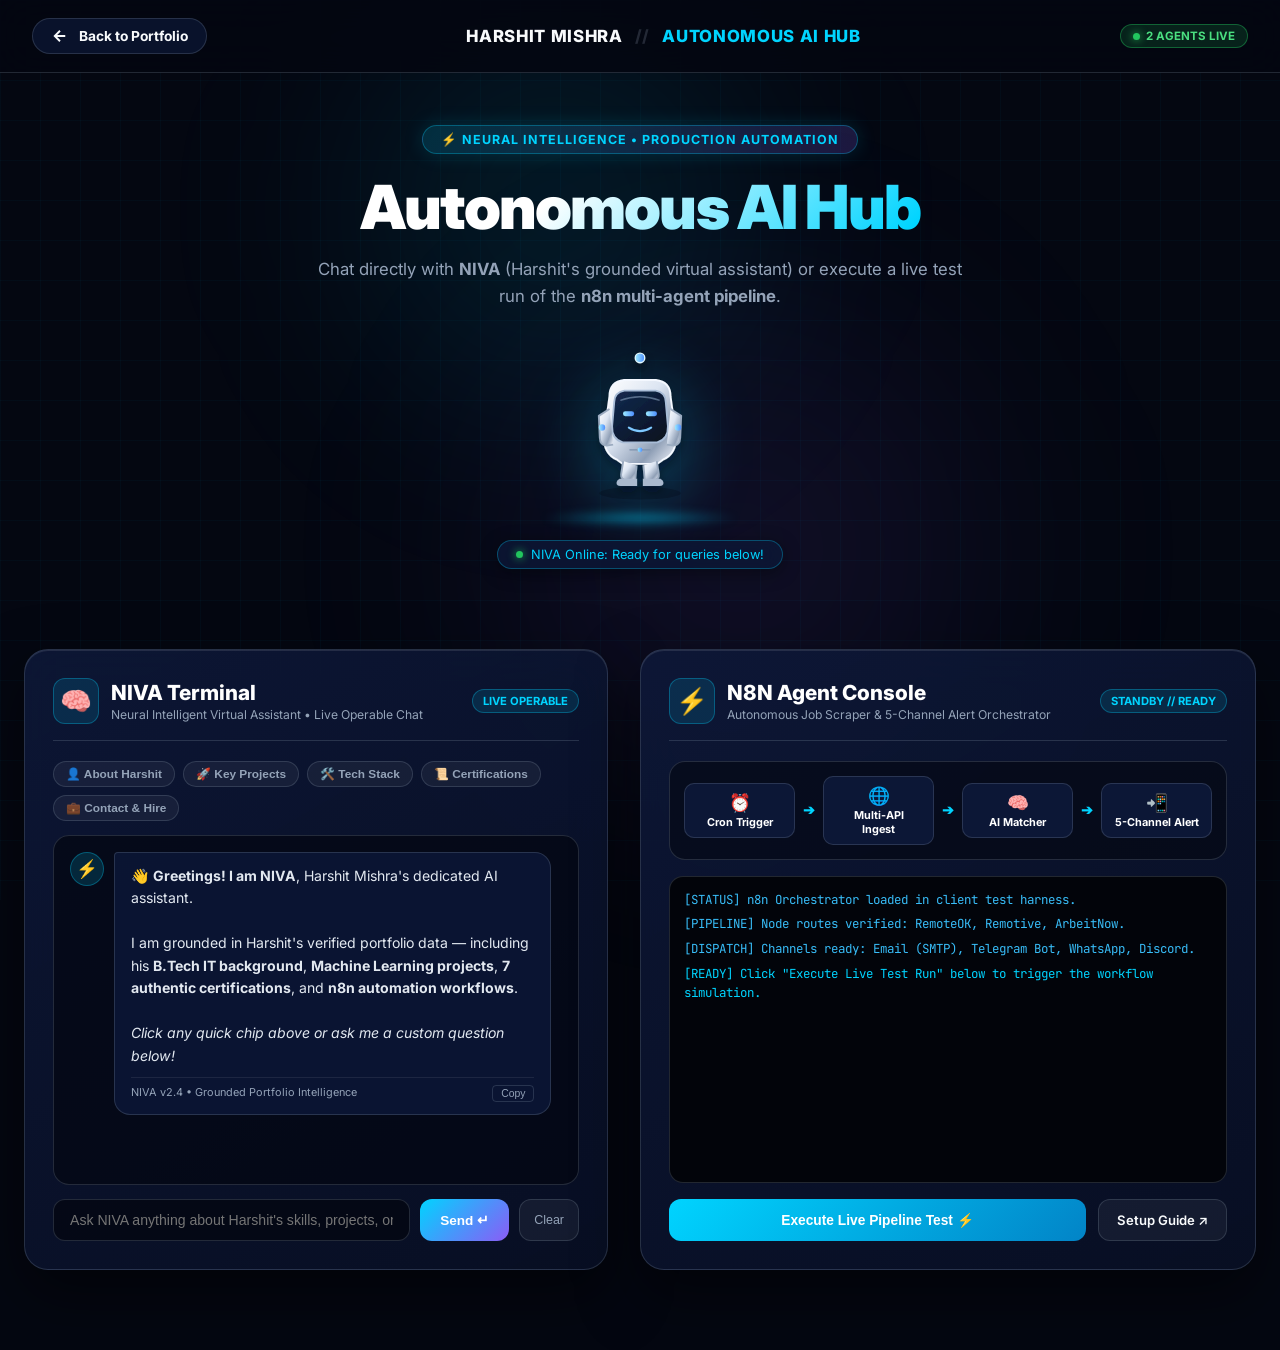
==== commit 50b0a4e8: "feat(3d-rebuild): complete authentic 3D portfolio rewrite with zero cheesy labels, full-page space c" ====
--- a/ai-hub.html
+++ b/ai-hub.html
@@ -24,7 +24,7 @@
   <nav class="ai-hub-nav">
     <a href="index.html" class="back-btn">
       <svg width="18" height="18" viewBox="0 0 24 24" fill="none" stroke="currentColor" stroke-width="2.5"><path d="M19 12H5M12 19l-7-7 7-7"/></svg>
-      <span>Back to 3D Portfolio</span>
+      <span>Back to Portfolio</span>
     </a>
 
     <div class="nav-hub-branding">
--- a/css/ai-hub.css
+++ b/css/ai-hub.css
@@ -684,3 +684,4 @@
   border-color: var(--accent-cyan);
   color: var(--accent-cyan);
 }
+
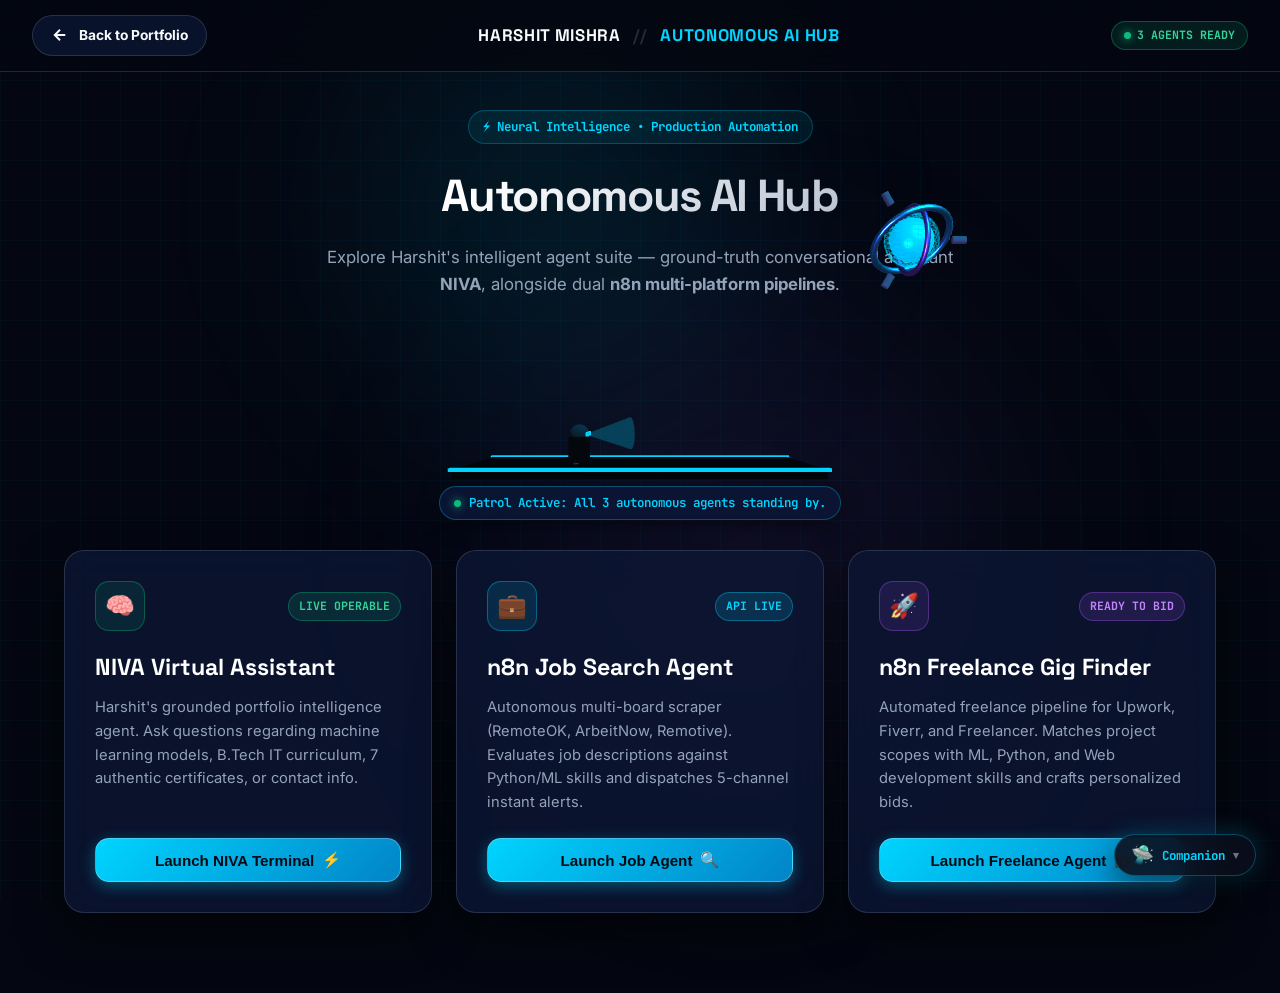
==== commit b545ccb8: "feat: 5-in-1 switchable companion dock, ultra-realistic physical lanyard ID card, roaming bot patrol" ====
--- a/ai-hub.html
+++ b/ai-hub.html
@@ -3,15 +3,15 @@
 <head>
   <meta charset="UTF-8" />
   <meta name="viewport" content="width=device-width, initial-scale=1.0" />
-  <title>Autonomous AI Hub | Harshit Mishra — Live NIVA & N8N Agent</title>
+  <title>Autonomous AI Hub | Harshit Mishra — Live NIVA & N8N Agents</title>
   <meta name="description" content="Operable AI Hub: Interact with Harshit Mishra's live Neural Virtual Assistant (NIVA) and test the automated n8n multi-agent job & freelance pipelines." />
   <link rel="icon" href="data:image/svg+xml,<svg xmlns='http://www.w3.org/2000/svg' viewBox='0 0 100 100'><text y='.9em' font-size='90'>⚡</text></svg>" />
   <!-- Google Fonts -->
   <link rel="preconnect" href="https://fonts.googleapis.com" />
   <link rel="preconnect" href="https://fonts.gstatic.com" crossorigin />
-  <link href="https://fonts.googleapis.com/css2?family=Inter:wght@400;500;600;700;800;900&family=JetBrains+Mono:wght@500;700&display=swap" rel="stylesheet" />
+  <link href="https://fonts.googleapis.com/css2?family=Inter:wght@400;500;600;700;800;900&family=Space+Grotesk:wght@500;600;700;800&family=JetBrains+Mono:wght@500;700&display=swap" rel="stylesheet" />
   <!-- Stylesheets -->
-  <link rel="stylesheet" href="css/ai-hub.css?v=live-niva-v1" />
+  <link rel="stylesheet" href="css/ai-hub.css?v=live-niva-v2" />
 </head>
 <body class="ai-hub-page">
   <!-- Background Glow & Grid -->
@@ -20,9 +20,12 @@
   <div class="ai-hub-glow-2"></div>
   <div class="cursor-spotlight" id="cursorSpotlight"></div>
 
+  <!-- Interactive Companion Canvas -->
+  <canvas class="companion-canvas" id="companionCanvas"></canvas>
+
   <!-- Top Navigation -->
   <nav class="ai-hub-nav">
-    <a href="index.html" class="back-btn">
+    <a href="index.html" class="back-btn" title="Return to Main Portfolio">
       <svg width="18" height="18" viewBox="0 0 24 24" fill="none" stroke="currentColor" stroke-width="2.5"><path d="M19 12H5M12 19l-7-7 7-7"/></svg>
       <span>Back to Portfolio</span>
     </a>
@@ -35,48 +38,95 @@
 
     <div class="nav-status-pill">
       <span class="pulse-dot-green"></span>
-      <span>2 AGENTS LIVE</span>
+      <span>3 AGENTS READY</span>
     </div>
   </nav>
 
-  <!-- Hero Header -->
+  <!-- Hero Header with Autonomous Roaming Mini-Bot -->
   <header class="ai-hub-header">
     <div class="hub-hero-badge">⚡ Neural Intelligence &bull; Production Automation</div>
     <h1 class="hub-title">Autonomous AI Hub</h1>
     <p class="hub-subtitle">
-      Chat directly with <strong>NIVA</strong> (Harshit's grounded virtual assistant) or execute a live test run of the <strong>n8n multi-agent pipeline</strong>.
+      Explore Harshit's intelligent agent suite — ground-truth conversational assistant <strong>NIVA</strong>, alongside dual <strong>n8n multi-platform pipelines</strong>.
     </p>
 
-    <!-- 3D Parallax Mascot -->
-    <div class="robot-mascot-stage">
-      <div class="robot-mascot-container" id="robotMascot" title="Click to interact with NIVA Mascot">
-        <img src="assets/robot_mascot.svg" alt="NIVA AI Robot Mascot" class="robot-mascot-svg" id="robotSvg" />
-      </div>
-      <div class="robot-platform"></div>
-      <div class="robot-status-bubble">
+    <!-- 3D Roaming Mini-Bot Patrol Stage -->
+    <div class="roaming-bot-stage">
+      <canvas id="roamingBotCanvas" width="520" height="180"></canvas>
+      <div class="robot-status-bubble" id="roamingBotBubble">
         <span class="pulse-dot-green"></span>
-        <span id="robotSpeech">NIVA Online: Ready for queries below!</span>
+        <span id="robotSpeech">Patrol Active: All 3 autonomous agents standing by.</span>
       </div>
     </div>
   </header>
 
-  <!-- Dual Workstations: Live NIVA Terminal & N8N Automation Console -->
-  <main class="ai-hub-stations">
-
-    <!-- Station 1: Live Operable NIVA Terminal -->
-    <section class="station-card" id="nivaStation">
-      <div class="station-header">
-        <div class="station-title-box">
-          <div class="station-icon">🧠</div>
+  <!-- 3 Dedicated Agent Showcase Cards -->
+  <main class="ai-hub-cards-container">
+    <div class="workstation-cards-grid">
+
+      <!-- Card 1: NIVA Terminal -->
+      <div class="agent-showcase-card">
+        <div class="card-top-row">
+          <div class="agent-icon-box">🧠</div>
+          <span class="agent-badge-pill green">LIVE OPERABLE</span>
+        </div>
+        <h2 class="agent-card-title">NIVA Virtual Assistant</h2>
+        <p class="agent-card-desc">
+          Harshit's grounded portfolio intelligence agent. Ask questions regarding machine learning models, B.Tech IT curriculum, 7 authentic certificates, or contact info.
+        </p>
+        <button class="btn btn-primary launch-agent-btn" id="openNivaBtn">
+          <span>Launch NIVA Terminal</span> ⚡
+        </button>
+      </div>
+
+      <!-- Card 2: n8n Job Search Agent -->
+      <div class="agent-showcase-card">
+        <div class="card-top-row">
+          <div class="agent-icon-box" style="background:rgba(0,212,255,0.12);border-color:rgba(0,212,255,0.35);color:var(--accent-cyan);">💼</div>
+          <span class="agent-badge-pill cyan">API LIVE</span>
+        </div>
+        <h2 class="agent-card-title">n8n Job Search Agent</h2>
+        <p class="agent-card-desc">
+          Autonomous multi-board scraper (RemoteOK, ArbeitNow, Remotive). Evaluates job descriptions against Python/ML skills and dispatches 5-channel instant alerts.
+        </p>
+        <button class="btn btn-primary launch-agent-btn" id="openJobAgentBtn">
+          <span>Launch Job Agent</span> 🔍
+        </button>
+      </div>
+
+      <!-- Card 3: n8n Freelance Gig Finder -->
+      <div class="agent-showcase-card">
+        <div class="card-top-row">
+          <div class="agent-icon-box" style="background:rgba(168,85,247,0.12);border-color:rgba(168,85,247,0.35);color:#c084fc;">🚀</div>
+          <span class="agent-badge-pill purple">READY TO BID</span>
+        </div>
+        <h2 class="agent-card-title">n8n Freelance Gig Finder</h2>
+        <p class="agent-card-desc">
+          Automated freelance pipeline for Upwork, Fiverr, and Freelancer. Matches project scopes with ML, Python, and Web development skills and crafts personalized bids.
+        </p>
+        <button class="btn btn-primary launch-agent-btn" id="openFreelanceBtn">
+          <span>Launch Freelance Agent</span> 💼
+        </button>
+      </div>
+
+    </div>
+  </main>
+
+  <!-- MODAL / EXPANDED WORKSTATION 1: NIVA TERMINAL -->
+  <div class="agent-modal-overlay" id="nivaModalOverlay">
+    <div class="agent-modal-window glass">
+      <div class="modal-window-header">
+        <div class="header-left">
+          <span class="modal-icon">🧠</span>
           <div>
-            <h2 class="station-h2">NIVA Terminal</h2>
-            <div class="station-sub">Neural Intelligent Virtual Assistant • Live Operable Chat</div>
-          </div>
-        </div>
-        <span class="station-status-pill">LIVE OPERABLE</span>
-      </div>
-
-      <div class="niva-terminal-wrapper">
+            <h3>NIVA Terminal</h3>
+            <span class="modal-subtitle">Neural Intelligent Virtual Assistant • Live Grounded Chat</span>
+          </div>
+        </div>
+        <button class="modal-close-btn" id="closeNivaBtn" aria-label="Close NIVA Terminal">&times;</button>
+      </div>
+
+      <div class="modal-window-body">
         <!-- Quick Query Suggestion Chips -->
         <div class="niva-quick-chips">
           <button class="niva-chip-btn" data-query="Who is Harshit Mishra?">👤 About Harshit</button>
@@ -88,7 +138,6 @@
 
         <!-- Scrollable Messages Container -->
         <div class="niva-chat-messages" id="nivaChatMessages">
-          <!-- Initial NIVA Greeting -->
           <div class="niva-msg niva-bot-msg">
             <span class="bot-avatar">⚡</span>
             <div class="msg-bubble">
@@ -96,7 +145,7 @@
               I am grounded in Harshit's verified portfolio data — including his <strong>B.Tech IT background</strong>, <strong>Machine Learning projects</strong>, <strong>7 authentic certifications</strong>, and <strong>n8n automation workflows</strong>.<br/><br/>
               <em>Click any quick chip above or ask me a custom question below!</em>
               <div class="msg-meta">
-                <span>NIVA v2.4 • Grounded Portfolio Intelligence</span>
+                <span>NIVA v2.5 • Grounded Portfolio Intelligence</span>
                 <button class="copy-msg-btn" onclick="copyBubbleText(this)">Copy</button>
               </div>
             </div>
@@ -117,68 +166,139 @@
           <button type="button" class="clear-btn" id="clearChatBtn" title="Clear terminal chat">Clear</button>
         </form>
       </div>
-    </section>
-
-    <!-- Station 2: Live N8N Automation Pipeline Console -->
-    <section class="station-card" id="n8nStation">
-      <div class="station-header">
-        <div class="station-title-box">
-          <div class="station-icon">⚡</div>
+    </div>
+  </div>
+
+  <!-- MODAL / EXPANDED WORKSTATION 2: N8N JOB SEARCH AGENT -->
+  <div class="agent-modal-overlay" id="jobModalOverlay">
+    <div class="agent-modal-window glass">
+      <div class="modal-window-header">
+        <div class="header-left">
+          <span class="modal-icon" style="color:var(--accent-cyan);">💼</span>
           <div>
-            <h2 class="station-h2">N8N Agent Console</h2>
-            <div class="station-sub">Autonomous Job Scraper &amp; 5-Channel Alert Orchestrator</div>
-          </div>
-        </div>
-        <span class="station-status-pill" id="n8nConsoleStatus">STANDBY // READY</span>
-      </div>
-
-      <div class="n8n-console-wrapper">
-        <!-- Visual Node Pipeline Flow -->
+            <h3>n8n Job Search Agent Console</h3>
+            <span class="modal-subtitle">Auto-Scrape • Resume Keyword Match • 5-Channel Dispatch</span>
+          </div>
+        </div>
+        <button class="modal-close-btn" id="closeJobBtn" aria-label="Close Job Agent">&times;</button>
+      </div>
+
+      <div class="modal-window-body">
+        <div class="agent-status-bar">
+          <span class="pulse-dot-green"></span>
+          <span id="jobAgentStatusText">Agent Status: Ready to query RemoteOK, Remotive &amp; ArbeitNow</span>
+        </div>
+
+        <!-- Pipeline Nodes -->
         <div class="pipeline-visualizer">
-          <div class="pipeline-node" id="nodeCron">
-            <span class="node-icon">⏰</span>
-            <span class="node-name">Cron Trigger</span>
-          </div>
+          <div class="pipeline-node"><span class="node-icon">⏰</span><span class="node-name">Cron Trigger</span></div>
           <span class="node-arrow">➔</span>
-          <div class="pipeline-node" id="nodeScraper">
-            <span class="node-icon">🌐</span>
-            <span class="node-name">Multi-API Ingest</span>
-          </div>
+          <div class="pipeline-node"><span class="node-icon">🌐</span><span class="node-name">Multi-API Ingest</span></div>
           <span class="node-arrow">➔</span>
-          <div class="pipeline-node" id="nodeMatcher">
-            <span class="node-icon">🧠</span>
-            <span class="node-name">AI Matcher</span>
-          </div>
+          <div class="pipeline-node"><span class="node-icon">🧠</span><span class="node-name">AI Matcher</span></div>
           <span class="node-arrow">➔</span>
-          <div class="pipeline-node" id="nodeDispatch">
-            <span class="node-icon">📲</span>
-            <span class="node-name">5-Channel Alert</span>
-          </div>
-        </div>
-
-        <!-- Execution Terminal Logs -->
-        <div class="n8n-log-terminal" id="n8nLogTerminal">
-          <span class="log-line log-info">[STATUS] n8n Orchestrator loaded in client test harness.</span>
-          <span class="log-line log-info">[PIPELINE] Node routes verified: RemoteOK, Remotive, ArbeitNow.</span>
-          <span class="log-line log-info">[DISPATCH] Channels ready: Email (SMTP), Telegram Bot, WhatsApp, Discord.</span>
-          <span class="log-line" style="color:var(--accent-cyan);">[READY] Click "Execute Live Test Run" below to trigger the workflow simulation.</span>
-        </div>
-
-        <!-- Action Controls -->
-        <div class="n8n-console-actions">
-          <button class="btn-run-n8n" id="runN8nTestBtn">
-            Execute Live Pipeline Test ⚡
+          <div class="pipeline-node"><span class="node-icon">📲</span><span class="node-name">5-Channel Alert</span></div>
+        </div>
+
+        <!-- Controls -->
+        <div class="modal-actions-bar">
+          <button class="btn btn-primary" id="fetchRealJobsBtn" style="width:100%;">
+            🔍 Fetch Latest Tech Jobs (Live APIs)
           </button>
-          <a href="docs/NOTIFICATION_SETUP_GUIDE.md" target="_blank" class="btn-n8n-spec">
-            Setup Guide ↗
-          </a>
-        </div>
-      </div>
-    </section>
-
-  </main>
-
-  <!-- JavaScript -->
-  <script src="js/ai-hub.js?v=live-niva-v1"></script>
+        </div>
+        <div id="jobFetchStatus" class="feed-status-msg"></div>
+
+        <!-- Live Fetched Jobs Feed -->
+        <div class="jobs-feed-wrapper" id="jobFeedSection" style="display:none;">
+          <div class="feed-header">
+            <h4>Matched Opportunities</h4>
+            <span class="feed-live-tag">● Live Ingest</span>
+          </div>
+          <div class="jobs-cards-feed" id="jobsFeed"></div>
+        </div>
+
+        <!-- Applied History -->
+        <div class="applied-history-wrapper" id="jobHistorySection" style="display:none;">
+          <div class="feed-header">
+            <h4>✅ Application History</h4>
+            <span class="applied-count-badge" id="jobAppliedCount">0 Applied</span>
+          </div>
+          <div class="applied-history-feed" id="jobHistoryFeed"></div>
+        </div>
+      </div>
+    </div>
+  </div>
+
+  <!-- MODAL / EXPANDED WORKSTATION 3: N8N FREELANCE GIG FINDER -->
+  <div class="agent-modal-overlay" id="freelanceModalOverlay">
+    <div class="agent-modal-window glass">
+      <div class="modal-window-header">
+        <div class="header-left">
+          <span class="modal-icon" style="color:#c084fc;">🚀</span>
+          <div>
+            <h3>n8n Freelance Gig Finder Console</h3>
+            <span class="modal-subtitle">Upwork, Fiverr &amp; Freelancer Scraper • 1-Click Proposal &bull; Smart Bid</span>
+          </div>
+        </div>
+        <button class="modal-close-btn" id="closeFreelanceBtn" aria-label="Close Freelance Agent">&times;</button>
+      </div>
+
+      <div class="modal-window-body">
+        <div class="agent-status-bar" style="background:rgba(168,85,247,0.1);border-color:rgba(168,85,247,0.3);">
+          <span class="pulse-dot-green"></span>
+          <span id="freelanceStatusText" style="color:#c084fc;">Agent Status: Ready to Search Freelance Portals</span>
+        </div>
+
+        <div class="modal-actions-bar">
+          <button class="btn btn-primary" id="fetchFreelanceGigsBtn" style="width:100%;background:linear-gradient(135deg, #a855f7, #6366f1);">
+            🔍 Fetch Latest Freelance Gigs
+          </button>
+        </div>
+        <div id="freelanceFetchStatus" class="feed-status-msg"></div>
+
+        <!-- Matched Gigs Feed -->
+        <div class="jobs-feed-wrapper" id="gigFeedSection" style="display:none;">
+          <div class="feed-header">
+            <h4>Available Freelance Contracts</h4>
+            <span class="feed-live-tag" style="color:#c084fc;">● Matched Scope</span>
+          </div>
+          <div class="jobs-cards-feed" id="gigFeed"></div>
+        </div>
+
+        <!-- Bid History -->
+        <div class="applied-history-wrapper" id="bidHistorySection" style="display:none;">
+          <div class="feed-header">
+            <h4>✅ Bid History</h4>
+            <span class="applied-count-badge" id="bidCountBadge">0 Bids Sent</span>
+          </div>
+          <div class="applied-history-feed" id="bidHistoryFeed"></div>
+        </div>
+      </div>
+    </div>
+  </div>
+
+  <!-- Floating Companion Character Selector Dock -->
+  <div class="companion-dock" id="companionDock">
+    <button class="dock-toggle-btn" id="dockToggleBtn" title="Choose Companion Character" aria-label="Toggle Companion Selector">
+      <span class="dock-icon" id="activeCompanionIcon">🛸</span>
+      <span class="dock-label">Companion</span>
+      <span class="dock-arrow">▾</span>
+    </button>
+    <div class="dock-menu" id="dockMenu">
+      <div class="dock-header">Choose Companion</div>
+      <button class="dock-char-btn active" data-char="drone"><span class="char-icon">🛸</span><span class="char-name">Cyber Drone</span></button>
+      <button class="dock-char-btn" data-char="astronaut"><span class="char-icon">👨‍🚀</span><span class="char-name">Astronaut</span></button>
+      <button class="dock-char-btn" data-char="robocat"><span class="char-icon">🐱</span><span class="char-name">Robo-Cat</span></button>
+      <button class="dock-char-btn" data-char="spark"><span class="char-icon">✨</span><span class="char-name">Neural Spark</span></button>
+      <button class="dock-char-btn" data-char="mecha"><span class="char-icon">🤖</span><span class="char-name">Mecha Bot</span></button>
+    </div>
+  </div>
+
+  <!-- Three.js Engine -->
+  <script src="js/three.min.js"></script>
+  <!-- 5-in-1 Interactive Companion Engine -->
+  <script src="js/companion.js?v=multi-char-v1"></script>
+  <!-- AI Hub Logic (Roaming Bot, NIVA, n8n Job Agent & Freelance Agent) -->
+  <script src="js/ai-hub.js?v=live-niva-v2"></script>
 </body>
 </html>
--- a/css/ai-hub.css
+++ b/css/ai-hub.css
@@ -1,5 +1,5 @@
 /* ================================================================
-   CINEMATIC AI HUB STYLESHEET — LIVE NIVA & N8N WORKFLOW CONSOLE
+   CINEMATIC AI HUB STYLESHEET — LIVE NIVA & N8N WORKFLOW CONSOLES
    Author: Harshit Mishra
    ================================================================ */
 
@@ -11,24 +11,41 @@
   --border-cyan: rgba(0, 212, 255, 0.3);
   --border-violet: rgba(139, 92, 246, 0.3);
   --border-titanium: rgba(148, 163, 184, 0.22);
+  --border-subtle: rgba(255, 255, 255, 0.08);
   --accent-cyan: #00d4ff;
   --accent-violet: #8b5cf6;
+  --accent-purple: #a855f7;
   --text-main: #f8fafc;
   --text-sub: #94a3b8;
-  --radius-xl: 24px;
+  --text-muted: #64748b;
+  --radius-sm: 8px;
+  --radius-md: 14px;
+  --radius-lg: 20px;
+  --radius-xl: 28px;
+  --radius-full: 9999px;
+  --glow-cyan: 0 0 25px rgba(0, 212, 255, 0.25);
+  --font-body: 'Inter', -apple-system, BlinkMacSystemFont, sans-serif;
+  --font-heading: 'Space Grotesk', 'Inter', sans-serif;
+  --font-mono: 'JetBrains Mono', monospace;
+}
+
+*, *::before, *::after {
+  box-sizing: border-box;
+  margin: 0;
+  padding: 0;
 }
 
 body.ai-hub-page {
   min-height: 100vh;
   background: var(--bg-primary);
   color: var(--text-main);
-  font-family: 'Inter', -apple-system, BlinkMacSystemFont, sans-serif;
+  font-family: var(--font-body);
   overflow-x: hidden;
-  margin: 0;
-  padding: 0;
-}
-
-/* Background Cyber Grid & Glow */
+  position: relative;
+  line-height: 1.6;
+}
+
+/* Background Cyber Grid & Ambient Glows */
 .ai-hub-bg-grid {
   position: fixed;
   inset: 0;
@@ -64,6 +81,17 @@
   z-index: 0;
 }
 
+.companion-canvas {
+  position: fixed;
+  top: 0;
+  left: 0;
+  width: 100vw;
+  height: 100vh;
+  pointer-events: none;
+  z-index: 998;
+  display: block;
+}
+
 /* Top Navigation Bar */
 .ai-hub-nav {
   position: fixed;
@@ -75,7 +103,7 @@
   align-items: center;
   justify-content: space-between;
   padding: 0 32px;
-  background: rgba(4, 7, 17, 0.85);
+  background: rgba(4, 7, 17, 0.88);
   backdrop-filter: blur(20px);
   -webkit-backdrop-filter: blur(20px);
   border-bottom: 1px solid var(--border-titanium);
@@ -91,7 +119,7 @@
   font-size: 0.86rem;
   font-weight: 700;
   padding: 8px 18px;
-  border-radius: 99px;
+  border-radius: var(--radius-full);
   border: 1px solid var(--border-titanium);
   background: var(--bg-glass);
   transition: all 0.25s ease;
@@ -111,6 +139,7 @@
   font-weight: 800;
   font-size: 1.05rem;
   letter-spacing: 0.04em;
+  font-family: var(--font-heading);
 }
 
 .nav-status-pill {
@@ -118,570 +147,743 @@
   align-items: center;
   gap: 6px;
   font-size: 0.72rem;
+  font-family: var(--font-mono);
+  font-weight: 700;
   padding: 4px 12px;
-  border-radius: 99px;
-  background: rgba(34, 197, 94, 0.15);
-  border: 1px solid rgba(34, 197, 94, 0.4);
-  color: #4ade80;
-  font-weight: 700;
-  text-transform: uppercase;
+  border-radius: var(--radius-full);
+  background: rgba(16, 185, 129, 0.12);
+  border: 1px solid rgba(16, 185, 129, 0.35);
+  color: #34d399;
 }
 
 .pulse-dot-green {
   width: 7px;
   height: 7px;
-  background: #22c55e;
   border-radius: 50%;
-  box-shadow: 0 0 8px #22c55e;
-  animation: pulseDot 1.8s infinite;
-}
-
-@keyframes pulseDot {
-  0%, 100% { transform: scale(1); opacity: 1; }
-  50% { transform: scale(1.4); opacity: 0.6; }
-}
-
-/* Header Section */
+  background: #10b981;
+  box-shadow: 0 0 8px #10b981;
+  animation: pulse-dot 1.8s infinite;
+}
+
+@keyframes pulse-dot {
+  0% { transform: scale(0.9); opacity: 0.8; }
+  50% { transform: scale(1.3); opacity: 1; }
+  100% { transform: scale(0.9); opacity: 0.8; }
+}
+
+/* Header & Autonomous Roaming Mini-Bot Patrol Stage */
 .ai-hub-header {
-  padding-top: 125px;
-  padding-bottom: 40px;
-  text-align: center;
   position: relative;
   z-index: 1;
-  max-width: 900px;
+  padding: 110px 24px 30px 24px;
+  text-align: center;
+  max-width: 860px;
   margin: 0 auto;
 }
 
 .hub-hero-badge {
-  display: inline-flex;
-  align-items: center;
-  gap: 8px;
-  padding: 6px 18px;
-  border-radius: 99px;
-  background: linear-gradient(135deg, rgba(0, 212, 255, 0.15), rgba(139, 92, 246, 0.2));
-  border: 1px solid var(--border-cyan);
+  display: inline-block;
+  font-family: var(--font-mono);
+  font-size: 0.78rem;
+  font-weight: 700;
   color: var(--accent-cyan);
-  font-size: 0.78rem;
-  font-weight: 700;
-  letter-spacing: 0.08em;
-  text-transform: uppercase;
+  background: rgba(0, 212, 255, 0.08);
+  border: 1px solid rgba(0, 212, 255, 0.25);
+  padding: 6px 14px;
+  border-radius: var(--radius-full);
   margin-bottom: 16px;
-  box-shadow: 0 0 20px rgba(0, 212, 255, 0.15);
 }
 
 .hub-title {
-  font-size: clamp(2.4rem, 5vw, 3.8rem);
-  font-weight: 900;
+  font-family: var(--font-heading);
+  font-size: 2.8rem;
+  font-weight: 800;
   letter-spacing: -0.03em;
-  margin: 0 0 12px;
-  background: linear-gradient(135deg, #ffffff 40%, var(--accent-cyan) 80%, var(--accent-violet) 100%);
+  background: linear-gradient(135deg, #ffffff 30%, #94a3b8 100%);
   -webkit-background-clip: text;
   -webkit-text-fill-color: transparent;
+  margin-bottom: 12px;
 }
 
 .hub-subtitle {
+  color: var(--text-sub);
   font-size: 1.05rem;
-  color: var(--text-sub);
   line-height: 1.6;
   max-width: 650px;
-  margin: 0 auto 36px;
-}
-
-/* Mascot Stage */
-.robot-mascot-stage {
-  display: flex;
-  flex-direction: column;
-  align-items: center;
-  justify-content: center;
-  margin-bottom: 40px;
-}
-
-.robot-mascot-container {
-  width: 170px;
-  height: 170px;
+  margin: 0 auto 24px auto;
+}
+
+.roaming-bot-stage {
   position: relative;
-  cursor: pointer;
-  transform-style: preserve-3d;
-  transition: transform 0.2s cubic-bezier(0.16, 1, 0.3, 1);
-}
-
-.robot-mascot-svg {
-  width: 100%;
-  height: 100%;
-  filter: drop-shadow(0 15px 35px rgba(0, 212, 255, 0.35));
-  animation: robot-float 4s ease-in-out infinite;
-}
-
-@keyframes robot-float {
-  0%, 100% { transform: translateY(0); }
-  50% { transform: translateY(-12px); }
-}
-
-.robot-platform {
-  width: 200px;
-  height: 16px;
-  background: radial-gradient(ellipse at center, rgba(0, 212, 255, 0.5) 0%, transparent 70%);
-  border-radius: 50%;
-  margin-top: -6px;
-  filter: blur(4px);
+  display: flex;
+  flex-direction: column;
+  align-items: center;
+  margin: 10px auto 0 auto;
+}
+
+#roamingBotCanvas {
+  display: block;
+  max-width: 100%;
 }
 
 .robot-status-bubble {
-  margin-top: 14px;
-  background: rgba(12, 23, 54, 0.85);
+  display: inline-flex;
+  align-items: center;
+  gap: 8px;
+  padding: 6px 14px;
+  background: rgba(12, 23, 54, 0.9);
+  backdrop-filter: blur(12px);
   border: 1px solid var(--border-cyan);
-  backdrop-filter: blur(12px);
-  padding: 6px 18px;
-  border-radius: 99px;
-  font-size: 0.8rem;
+  border-radius: var(--radius-full);
+  font-size: 0.78rem;
+  font-family: var(--font-mono);
+  font-weight: 600;
   color: var(--accent-cyan);
-  display: inline-flex;
-  align-items: center;
-  gap: 8px;
-  box-shadow: 0 4px 18px rgba(0, 0, 0, 0.4);
-}
-
-/* Interactive Workstations Grid */
-.ai-hub-stations {
-  display: grid;
-  grid-template-columns: 1fr 1fr;
-  gap: 32px;
-  max-width: 1320px;
-  margin: 0 auto 80px;
-  padding: 0 24px;
+  margin-top: -15px;
+  box-shadow: 0 4px 20px rgba(0, 0, 0, 0.5);
+  transition: all 0.3s ease;
+}
+
+/* 3 Dedicated Agent Showcase Cards */
+.ai-hub-cards-container {
   position: relative;
   z-index: 1;
-}
-
-@media (max-width: 1024px) {
-  .ai-hub-stations {
-    grid-template-columns: 1fr;
-  }
-}
-
-/* Station Card Outer */
-.station-card {
-  background: linear-gradient(150deg, rgba(14, 25, 58, 0.85) 0%, rgba(8, 15, 36, 0.95) 100%);
-  border: 1.5px solid var(--border-titanium);
-  border-radius: var(--radius-xl);
-  padding: 28px;
-  box-shadow: 0 24px 60px rgba(0, 0, 0, 0.5), inset 0 1px 0 rgba(255, 255, 255, 0.1);
-  backdrop-filter: blur(25px);
-  -webkit-backdrop-filter: blur(255);
-  display: flex;
-  flex-direction: column;
-}
-
-.station-header {
-  display: flex;
+  max-width: 1200px;
+  margin: 0 auto 80px auto;
+  padding: 0 24px;
+}
+
+.workstation-cards-grid {
+  display: grid;
+  grid-template-columns: repeat(auto-fit, minmax(330px, 1fr));
+  gap: 24px;
+}
+
+.agent-showcase-card {
+  background: var(--bg-glass);
+  backdrop-filter: blur(20px);
+  -webkit-backdrop-filter: blur(20px);
+  border: 1px solid var(--border-titanium);
+  border-radius: var(--radius-lg);
+  padding: 30px;
+  display: flex;
+  flex-direction: column;
   justify-content: space-between;
-  align-items: center;
-  margin-bottom: 20px;
-  padding-bottom: 16px;
-  border-bottom: 1px solid var(--border-titanium);
-}
-
-.station-title-box {
-  display: flex;
-  align-items: center;
-  gap: 12px;
-}
-
-.station-icon {
-  font-size: 1.6rem;
-  width: 44px;
-  height: 44px;
-  background: rgba(0, 212, 255, 0.12);
+  box-shadow: 0 20px 45px rgba(0, 0, 0, 0.5);
+  transition: all 0.25s cubic-bezier(0.2, 0, 0.2, 1);
+}
+
+.agent-showcase-card:hover {
+  transform: translateY(-5px);
+  border-color: var(--accent-cyan);
+  box-shadow: 0 25px 60px rgba(0, 0, 0, 0.7), var(--glow-cyan);
+}
+
+.card-top-row {
+  display: flex;
+  align-items: center;
+  justify-content: space-between;
+  margin-bottom: 18px;
+}
+
+.agent-icon-box {
+  width: 50px;
+  height: 50px;
+  border-radius: var(--radius-md);
+  background: rgba(16, 185, 129, 0.12);
+  border: 1px solid rgba(16, 185, 129, 0.35);
+  display: flex;
+  align-items: center;
+  justify-content: center;
+  font-size: 1.5rem;
+}
+
+.agent-badge-pill {
+  font-family: var(--font-mono);
+  font-size: 0.72rem;
+  font-weight: 700;
+  padding: 4px 10px;
+  border-radius: var(--radius-full);
+}
+
+.agent-badge-pill.green {
+  background: rgba(16, 185, 129, 0.15);
+  border: 1px solid rgba(16, 185, 129, 0.35);
+  color: #34d399;
+}
+
+.agent-badge-pill.cyan {
+  background: rgba(0, 212, 255, 0.15);
+  border: 1px solid rgba(0, 212, 255, 0.35);
+  color: var(--accent-cyan);
+}
+
+.agent-badge-pill.purple {
+  background: rgba(168, 85, 247, 0.15);
+  border: 1px solid rgba(168, 85, 247, 0.35);
+  color: #c084fc;
+}
+
+.agent-card-title {
+  font-family: var(--font-heading);
+  font-size: 1.45rem;
+  font-weight: 800;
+  margin-bottom: 10px;
+  color: #ffffff;
+}
+
+.agent-card-desc {
+  font-size: 0.92rem;
+  color: var(--text-sub);
+  line-height: 1.6;
+  margin-bottom: 24px;
+  flex-grow: 1;
+}
+
+.launch-agent-btn {
+  width: 100%;
+  padding: 12px 20px;
+  font-size: 0.95rem;
+  font-weight: 700;
+  border-radius: var(--radius-md);
+  cursor: pointer;
+  display: inline-flex;
+  align-items: center;
+  justify-content: center;
+  gap: 8px;
+  background: linear-gradient(135deg, #00d4ff 0%, #0284c7 100%);
+  color: #040914;
+  border: 1px solid rgba(255, 255, 255, 0.25);
+  box-shadow: 0 4px 15px rgba(0, 212, 255, 0.35);
+  transition: all 0.2s ease;
+}
+
+.launch-agent-btn:hover {
+  transform: translateY(-2px);
+  box-shadow: 0 8px 25px rgba(0, 212, 255, 0.55);
+  background: linear-gradient(135deg, #38bdf8 0%, #0369a1 100%);
+  color: #000;
+}
+
+/* MODAL WINDOWS (EXPANDED WORKSTATIONS) */
+.agent-modal-overlay {
+  position: fixed;
+  inset: 0;
+  background: rgba(3, 5, 14, 0.88);
+  backdrop-filter: blur(20px);
+  -webkit-backdrop-filter: blur(20px);
+  z-index: 2000;
+  display: none;
+  align-items: center;
+  justify-content: center;
+  padding: 20px;
+  opacity: 0;
+  transition: opacity 0.3s ease;
+}
+
+.agent-modal-overlay.active {
+  display: flex;
+  opacity: 1;
+}
+
+.agent-modal-window {
+  position: relative;
+  width: 100%;
+  max-width: 780px;
+  max-height: 88vh;
+  display: flex;
+  flex-direction: column;
+  background: rgba(10, 16, 36, 0.95);
   border: 1px solid var(--border-cyan);
-  border-radius: 12px;
-  display: flex;
-  align-items: center;
-  justify-content: center;
-}
-
-.station-h2 {
+  border-radius: var(--radius-lg);
+  box-shadow: 0 25px 60px rgba(0, 0, 0, 0.8), var(--glow-cyan);
+  overflow: hidden;
+  transform: scale(0.92);
+  transition: transform 0.3s cubic-bezier(0.2, 0, 0.2, 1);
+}
+
+.agent-modal-overlay.active .agent-modal-window {
+  transform: scale(1);
+}
+
+.modal-window-header {
+  display: flex;
+  align-items: center;
+  justify-content: space-between;
+  padding: 20px 24px;
+  border-bottom: 1px solid var(--border-subtle);
+  background: rgba(14, 23, 50, 0.6);
+}
+
+.header-left {
+  display: flex;
+  align-items: center;
+  gap: 14px;
+}
+
+.modal-icon {
+  font-size: 1.8rem;
+}
+
+.modal-window-header h3 {
+  font-family: var(--font-heading);
   font-size: 1.3rem;
   font-weight: 800;
-  margin: 0;
+}
+
+.modal-subtitle {
+  font-size: 0.82rem;
+  color: var(--text-sub);
+  display: block;
+}
+
+.modal-close-btn {
+  width: 36px;
+  height: 36px;
+  border-radius: 50%;
+  background: rgba(255, 255, 255, 0.06);
+  border: 1px solid var(--border-subtle);
+  color: var(--text-sub);
+  font-size: 1.4rem;
+  display: flex;
+  align-items: center;
+  justify-content: center;
+  cursor: pointer;
+  transition: all 0.2s ease;
+}
+
+.modal-close-btn:hover {
+  background: rgba(255, 255, 255, 0.15);
   color: #fff;
 }
 
-.station-sub {
-  font-size: 0.76rem;
-  color: var(--text-sub);
-  margin-top: 2px;
-}
-
-.station-status-pill {
-  font-size: 0.7rem;
-  font-weight: 700;
-  padding: 4px 10px;
-  border-radius: 99px;
-  background: rgba(0, 212, 255, 0.12);
-  border: 1px solid var(--border-cyan);
-  color: var(--accent-cyan);
-}
-
-/* ----------------------------------------------------
-   STATION 1: LIVE NIVA CHAT TERMINAL
-   ---------------------------------------------------- */
-.niva-terminal-wrapper {
-  display: flex;
-  flex-direction: column;
-  flex: 1;
-  min-height: 480px;
-}
-
+.modal-window-body {
+  padding: 24px;
+  overflow-y: auto;
+  display: flex;
+  flex-direction: column;
+  gap: 18px;
+}
+
+/* NIVA Chat Styles */
 .niva-quick-chips {
   display: flex;
   flex-wrap: wrap;
   gap: 8px;
-  margin-bottom: 14px;
 }
 
 .niva-chip-btn {
-  background: rgba(255, 255, 255, 0.05);
-  border: 1px solid var(--border-titanium);
-  color: var(--text-sub);
-  padding: 5px 12px;
-  border-radius: 99px;
-  font-size: 0.74rem;
+  font-size: 0.82rem;
   font-weight: 600;
+  padding: 6px 12px;
+  border-radius: var(--radius-full);
+  background: rgba(0, 212, 255, 0.08);
+  border: 1px solid rgba(0, 212, 255, 0.25);
+  color: var(--text-main);
   cursor: pointer;
   transition: all 0.2s ease;
 }
 
 .niva-chip-btn:hover {
-  background: rgba(0, 212, 255, 0.15);
+  background: rgba(0, 212, 255, 0.2);
   border-color: var(--accent-cyan);
   color: #fff;
-  transform: translateY(-1px);
 }
 
 .niva-chat-messages {
-  flex: 1;
-  height: 340px;
+  min-height: 280px;
+  max-height: 380px;
   overflow-y: auto;
-  padding: 16px;
-  background: rgba(4, 7, 18, 0.7);
-  border: 1px solid var(--border-titanium);
-  border-radius: 16px;
-  display: flex;
-  flex-direction: column;
-  gap: 16px;
-  scroll-behavior: smooth;
-}
-
-/* Custom Scrollbar */
-.niva-chat-messages::-webkit-scrollbar {
-  width: 6px;
-}
-.niva-chat-messages::-webkit-scrollbar-thumb {
-  background: rgba(148, 163, 184, 0.25);
-  border-radius: 99px;
+  display: flex;
+  flex-direction: column;
+  gap: 14px;
+  padding: 14px;
+  background: rgba(5, 8, 18, 0.6);
+  border: 1px solid var(--border-subtle);
+  border-radius: var(--radius-md);
 }
 
 .niva-msg {
   display: flex;
+  gap: 12px;
   align-items: flex-start;
-  gap: 10px;
-  animation: fadeInMsg 0.25s ease-out;
-}
-
-@keyframes fadeInMsg {
-  from { opacity: 0; transform: translateY(6px); }
-  to { opacity: 1; transform: translateY(0); }
 }
 
 .niva-user-msg {
-  justify-content: flex-end;
-}
-
-.niva-user-msg .msg-bubble {
-  background: linear-gradient(135deg, rgba(0, 212, 255, 0.2), rgba(139, 92, 246, 0.25));
-  border: 1px solid var(--border-cyan);
-  color: #fff;
-  border-radius: 16px 4px 16px 16px;
-}
-
-.niva-bot-msg .msg-bubble {
-  background: rgba(12, 23, 54, 0.9);
-  border: 1px solid var(--border-titanium);
-  color: #e2e8f0;
-  border-radius: 4px 16px 16px 16px;
+  flex-direction: row-reverse;
 }
 
 .bot-avatar, .user-avatar {
-  font-size: 1.1rem;
   width: 32px;
   height: 32px;
   border-radius: 50%;
   display: flex;
   align-items: center;
   justify-content: center;
-  background: rgba(0, 212, 255, 0.15);
-  border: 1px solid var(--border-cyan);
+  font-size: 0.95rem;
   flex-shrink: 0;
 }
 
+.bot-avatar {
+  background: rgba(0, 212, 255, 0.18);
+  border: 1px solid var(--accent-cyan);
+}
+
 .user-avatar {
-  background: rgba(139, 92, 246, 0.2);
-  border-color: var(--border-violet);
+  background: rgba(139, 92, 246, 0.25);
+  border: 1px solid var(--accent-violet);
 }
 
 .msg-bubble {
+  max-width: 82%;
   padding: 12px 16px;
-  font-size: 0.88rem;
-  line-height: 1.6;
-  max-width: 82%;
-  word-break: break-word;
+  border-radius: var(--radius-md);
+  font-size: 0.9rem;
+  line-height: 1.55;
+}
+
+.niva-bot-msg .msg-bubble {
+  background: rgba(16, 26, 56, 0.85);
+  border: 1px solid rgba(0, 212, 255, 0.15);
+  color: var(--text-main);
+}
+
+.niva-user-msg .msg-bubble {
+  background: linear-gradient(135deg, rgba(0, 212, 255, 0.2), rgba(139, 92, 246, 0.2));
+  border: 1px solid rgba(0, 212, 255, 0.35);
+  color: #ffffff;
 }
 
 .msg-meta {
   display: flex;
+  align-items: center;
   justify-content: space-between;
-  align-items: center;
-  margin-top: 10px;
-  padding-top: 6px;
-  border-top: 1px solid rgba(255, 255, 255, 0.08);
-  font-size: 0.68rem;
-  color: var(--text-sub);
+  margin-top: 8px;
+  font-size: 0.72rem;
+  color: var(--text-muted);
 }
 
 .copy-msg-btn {
-  background: none;
-  border: 1px solid var(--border-titanium);
-  color: var(--text-sub);
+  background: rgba(255, 255, 255, 0.08);
+  border: 1px solid var(--border-subtle);
+  border-radius: 4px;
   padding: 2px 8px;
-  border-radius: 4px;
+  color: var(--text-sub);
+  font-size: 0.7rem;
   cursor: pointer;
-  font-size: 0.65rem;
 }
 
 .copy-msg-btn:hover {
-  border-color: var(--accent-cyan);
-  color: #fff;
-}
-
-/* Chat Input Bar */
+  color: var(--accent-cyan);
+}
+
 .niva-chat-form {
   display: flex;
   gap: 10px;
-  margin-top: 14px;
 }
 
 .niva-chat-input {
-  flex: 1;
-  background: rgba(4, 7, 18, 0.8);
-  border: 1px solid var(--border-titanium);
-  border-radius: 12px;
+  flex-grow: 1;
   padding: 12px 16px;
-  color: #fff;
-  font-size: 0.88rem;
-  outline: none;
-  transition: border-color 0.2s ease;
+  border-radius: var(--radius-md);
+  background: rgba(5, 8, 18, 0.8);
+  border: 1px solid var(--border-subtle);
+  color: var(--text-main);
+  font-family: inherit;
+  font-size: 0.92rem;
 }
 
 .niva-chat-input:focus {
   border-color: var(--accent-cyan);
-  box-shadow: 0 0 14px rgba(0, 212, 255, 0.2);
+  outline: none;
 }
 
 .niva-send-btn {
-  background: linear-gradient(135deg, var(--accent-cyan), var(--accent-violet));
+  padding: 12px 20px;
+  border-radius: var(--radius-md);
+  background: linear-gradient(135deg, #00d4ff, #0284c7);
+  color: #040914;
+  font-weight: 700;
+  cursor: pointer;
   border: none;
-  color: #fff;
-  font-weight: 700;
+}
+
+.clear-btn {
+  padding: 12px 14px;
+  border-radius: var(--radius-md);
+  background: rgba(255, 255, 255, 0.06);
+  border: 1px solid var(--border-subtle);
+  color: var(--text-sub);
+  font-size: 0.82rem;
+  cursor: pointer;
+}
+
+/* n8n Workstations & Feeds Styles */
+.agent-status-bar {
+  display: flex;
+  align-items: center;
+  gap: 10px;
+  padding: 10px 16px;
+  border-radius: var(--radius-md);
+  background: rgba(16, 185, 129, 0.1);
+  border: 1px solid rgba(16, 185, 129, 0.3);
   font-size: 0.85rem;
-  padding: 0 20px;
-  border-radius: 12px;
-  cursor: pointer;
+  font-weight: 600;
+  color: #34d399;
+}
+
+.pipeline-visualizer {
+  display: flex;
+  align-items: center;
+  justify-content: space-between;
+  padding: 14px 18px;
+  background: rgba(5, 8, 18, 0.6);
+  border: 1px solid var(--border-subtle);
+  border-radius: var(--radius-md);
+  overflow-x: auto;
+}
+
+.pipeline-node {
+  display: flex;
+  flex-direction: column;
+  align-items: center;
+  gap: 4px;
+}
+
+.node-icon {
+  font-size: 1.3rem;
+}
+
+.node-name {
+  font-family: var(--font-mono);
+  font-size: 0.72rem;
+  color: var(--text-sub);
+}
+
+.node-arrow {
+  color: var(--text-muted);
+  font-size: 0.9rem;
+}
+
+.feed-status-msg {
+  text-align: center;
+  font-size: 0.85rem;
+  color: #34d399;
+  min-height: 20px;
+}
+
+.jobs-feed-wrapper, .applied-history-wrapper {
+  display: flex;
+  flex-direction: column;
+  gap: 10px;
+}
+
+.feed-header {
+  display: flex;
+  align-items: center;
+  justify-content: space-between;
+}
+
+.feed-header h4 {
+  font-size: 0.95rem;
+  font-weight: 700;
+}
+
+.feed-live-tag, .applied-count-badge {
+  font-family: var(--font-mono);
+  font-size: 0.75rem;
+  font-weight: 600;
+  color: var(--accent-cyan);
+}
+
+.jobs-cards-feed, .applied-history-feed {
+  display: flex;
+  flex-direction: column;
+  gap: 10px;
+  max-height: 320px;
+  overflow-y: auto;
+}
+
+.job-card {
+  display: flex;
+  align-items: center;
+  justify-content: space-between;
+  padding: 14px 18px;
+  background: rgba(14, 22, 48, 0.7);
+  border: 1px solid var(--border-subtle);
+  border-radius: var(--radius-md);
   transition: all 0.2s ease;
 }
 
-.niva-send-btn:hover {
-  transform: translateY(-1px);
-  box-shadow: 0 0 16px rgba(0, 212, 255, 0.4);
-}
-
-.clear-btn {
-  background: rgba(255, 255, 255, 0.05);
-  border: 1px solid var(--border-titanium);
-  color: var(--text-sub);
-  border-radius: 12px;
-  padding: 0 14px;
-  cursor: pointer;
+.job-card:hover {
+  border-color: var(--accent-cyan);
+  background: rgba(16, 26, 56, 0.85);
+}
+
+.job-card-info {
+  display: flex;
+  flex-direction: column;
+  gap: 3px;
+}
+
+.job-card-title {
+  font-weight: 700;
+  font-size: 0.95rem;
+  color: #ffffff;
+}
+
+.job-card-company {
+  color: var(--accent-cyan);
+  font-weight: 600;
+}
+
+.job-card-meta {
   font-size: 0.78rem;
-}
-
-/* ----------------------------------------------------
-   STATION 2: N8N AUTOMATION PIPELINE CONSOLE
-   ---------------------------------------------------- */
-.n8n-console-wrapper {
-  display: flex;
-  flex-direction: column;
-  flex: 1;
-}
-
-/* Visual Node Pipeline */
-.pipeline-visualizer {
-  display: flex;
-  align-items: center;
-  justify-content: space-between;
+  color: var(--text-sub);
+}
+
+.status-green {
+  color: #34d399;
+  font-weight: 600;
+}
+
+.job-card-actions {
+  display: flex;
+  align-items: center;
   gap: 8px;
-  padding: 14px;
-  background: rgba(4, 7, 18, 0.6);
-  border: 1px solid var(--border-titanium);
-  border-radius: 16px;
-  margin-bottom: 16px;
-  overflow-x: auto;
-}
-
-.pipeline-node {
-  display: flex;
-  flex-direction: column;
-  align-items: center;
-  padding: 8px 12px;
-  border-radius: 10px;
-  background: rgba(14, 25, 58, 0.9);
-  border: 1px solid var(--border-titanium);
-  min-width: 85px;
-  text-align: center;
-  transition: all 0.25s ease;
-}
-
-.pipeline-node.active-node {
-  border-color: #22c55e;
-  box-shadow: 0 0 14px rgba(34, 197, 94, 0.4);
-  transform: scale(1.04);
-}
-
-.node-icon {
-  font-size: 1.1rem;
-  margin-bottom: 2px;
-}
-
-.node-name {
-  font-size: 0.68rem;
-  font-weight: 700;
-  color: #fff;
-}
-
-.node-arrow {
-  color: var(--accent-cyan);
-  font-size: 0.85rem;
-  font-weight: 800;
-}
-
-/* Terminal Log Box */
-.n8n-log-terminal {
-  flex: 1;
-  height: 270px;
-  background: #02040a;
-  border: 1px solid var(--border-titanium);
-  border-radius: 14px;
-  padding: 14px;
-  font-family: 'JetBrains Mono', monospace, Consolas;
-  font-size: 0.78rem;
-  overflow-y: auto;
-  color: #94a3b8;
-  display: flex;
-  flex-direction: column;
-  gap: 6px;
-}
-
-.log-line {
-  line-height: 1.5;
-}
-
-.log-info { color: #38bdf8; }
-.log-success { color: #4ade80; font-weight: 600; }
-
-.log-matches-header {
-  margin-top: 10px;
-  padding-top: 6px;
-  border-top: 1px dashed rgba(255, 255, 255, 0.15);
-  color: #fbbf24;
-}
-
-.log-job-row {
-  display: flex;
-  justify-content: space-between;
-  align-items: center;
-  padding: 8px 10px;
-  background: rgba(15, 23, 42, 0.7);
-  border: 1px solid rgba(0, 212, 255, 0.2);
-  border-radius: 8px;
-  margin-top: 4px;
-}
-
-.job-title {
-  display: block;
-  color: #fff;
-  font-weight: 700;
-  font-size: 0.8rem;
-}
-
-.job-company {
-  color: var(--text-sub);
-  font-size: 0.72rem;
-}
-
-.job-tags {
-  font-size: 0.7rem;
-  color: #a855f7;
-}
-
-.match-badge {
-  background: rgba(34, 197, 94, 0.2);
-  color: #4ade80;
-  border: 1px solid rgba(34, 197, 94, 0.4);
-  padding: 2px 8px;
-  border-radius: 4px;
-  font-weight: 700;
-}
-
-/* Action Controls */
-.n8n-console-actions {
-  display: flex;
-  gap: 12px;
-  margin-top: 16px;
-}
-
-.btn-run-n8n {
-  flex: 1;
-  background: linear-gradient(135deg, #00d4ff, #0284c7);
-  border: none;
-  color: #fff;
-  padding: 12px 20px;
-  border-radius: 12px;
-  font-weight: 700;
-  font-size: 0.86rem;
-  cursor: pointer;
-  transition: all 0.25s ease;
-}
-
-.btn-run-n8n:hover {
-  box-shadow: 0 0 20px rgba(0, 212, 255, 0.4);
-  transform: translateY(-1px);
-}
-
-.btn-n8n-spec {
-  background: rgba(255, 255, 255, 0.05);
-  border: 1px solid var(--border-titanium);
-  color: var(--text-main);
-  padding: 12px 18px;
-  border-radius: 12px;
+}
+
+.job-view-link {
   font-size: 0.82rem;
   font-weight: 600;
+  color: var(--text-sub);
+  padding: 5px 10px;
+  background: rgba(255, 255, 255, 0.05);
+  border-radius: var(--radius-sm);
   text-decoration: none;
+}
+
+.job-view-link:hover {
+  color: #fff;
+  background: rgba(255, 255, 255, 0.12);
+}
+
+.job-apply-btn {
+  font-size: 0.82rem;
+  font-weight: 700;
+  padding: 6px 14px;
+  border-radius: var(--radius-sm);
+  background: linear-gradient(135deg, #00d4ff, #0284c7);
+  color: #040914;
+  border: none;
+  cursor: pointer;
+}
+
+/* Floating Companion Dock */
+.companion-dock {
+  position: fixed;
+  bottom: 24px;
+  right: 24px;
+  z-index: 1002;
+  font-family: var(--font-body);
+}
+
+.dock-toggle-btn {
   display: inline-flex;
   align-items: center;
+  gap: 0.5rem;
+  padding: 0.55rem 1rem;
+  background: rgba(11, 15, 29, 0.88);
+  backdrop-filter: blur(16px);
+  -webkit-backdrop-filter: blur(16px);
+  border: 1px solid var(--border-cyan);
+  border-radius: var(--radius-full);
+  color: var(--text-main);
+  font-size: 0.85rem;
+  font-weight: 600;
+  box-shadow: 0 10px 30px rgba(0, 0, 0, 0.5), var(--glow-cyan);
+  cursor: pointer;
+  transition: all 0.25s cubic-bezier(0.2, 0, 0.2, 1);
+}
+
+.dock-toggle-btn:hover {
+  transform: translateY(-2px);
+  border-color: var(--accent-cyan);
+  box-shadow: 0 12px 35px rgba(0, 212, 255, 0.4);
+}
+
+.dock-icon { font-size: 1.15rem; }
+.dock-label { font-family: var(--font-mono); font-size: 0.78rem; font-weight: 700; color: var(--accent-cyan); }
+.dock-arrow { font-size: 0.7rem; color: var(--text-muted); }
+
+.dock-menu {
+  position: absolute;
+  bottom: calc(100% + 12px);
+  right: 0;
+  width: 210px;
+  background: rgba(11, 15, 29, 0.95);
+  backdrop-filter: blur(20px);
+  -webkit-backdrop-filter: blur(20px);
+  border: 1px solid var(--border-cyan);
+  border-radius: var(--radius-md);
+  padding: 0.6rem;
+  display: none;
+  flex-direction: column;
+  gap: 0.35rem;
+  box-shadow: 0 20px 45px rgba(0, 0, 0, 0.7);
+  transform: translateY(10px);
+  opacity: 0;
+  transition: opacity 0.25s ease, transform 0.25s ease;
+}
+
+.dock-menu.open {
+  display: flex;
+  transform: translateY(0);
+  opacity: 1;
+}
+
+.dock-header {
+  font-family: var(--font-mono);
+  font-size: 0.7rem;
+  font-weight: 700;
+  text-transform: uppercase;
+  color: var(--text-muted);
+  padding: 0.3rem 0.5rem;
+  border-bottom: 1px solid var(--border-subtle);
+  margin-bottom: 0.25rem;
+}
+
+.dock-char-btn {
+  display: flex;
+  align-items: center;
+  gap: 0.6rem;
+  width: 100%;
+  padding: 0.5rem 0.65rem;
+  border-radius: var(--radius-sm);
+  background: transparent;
+  color: var(--text-sub);
+  font-size: 0.84rem;
+  font-weight: 600;
+  cursor: pointer;
+  border: none;
   transition: all 0.2s ease;
-}
-
-.btn-n8n-spec:hover {
-  border-color: var(--accent-cyan);
+  text-align: left;
+}
+
+.dock-char-btn:hover {
+  background: rgba(0, 212, 255, 0.12);
   color: var(--accent-cyan);
 }
 
+.dock-char-btn.active {
+  background: rgba(0, 212, 255, 0.2);
+  color: #ffffff;
+  border: 1px solid rgba(0, 212, 255, 0.35);
+}
+
+@media (max-width: 768px) {
+  .ai-hub-header { padding-top: 90px; }
+  .hub-title { font-size: 2.2rem; }
+  .workstation-cards-grid { grid-template-columns: 1fr; }
+  .pipeline-visualizer { flex-wrap: wrap; gap: 8px; justify-content: center; }
+}
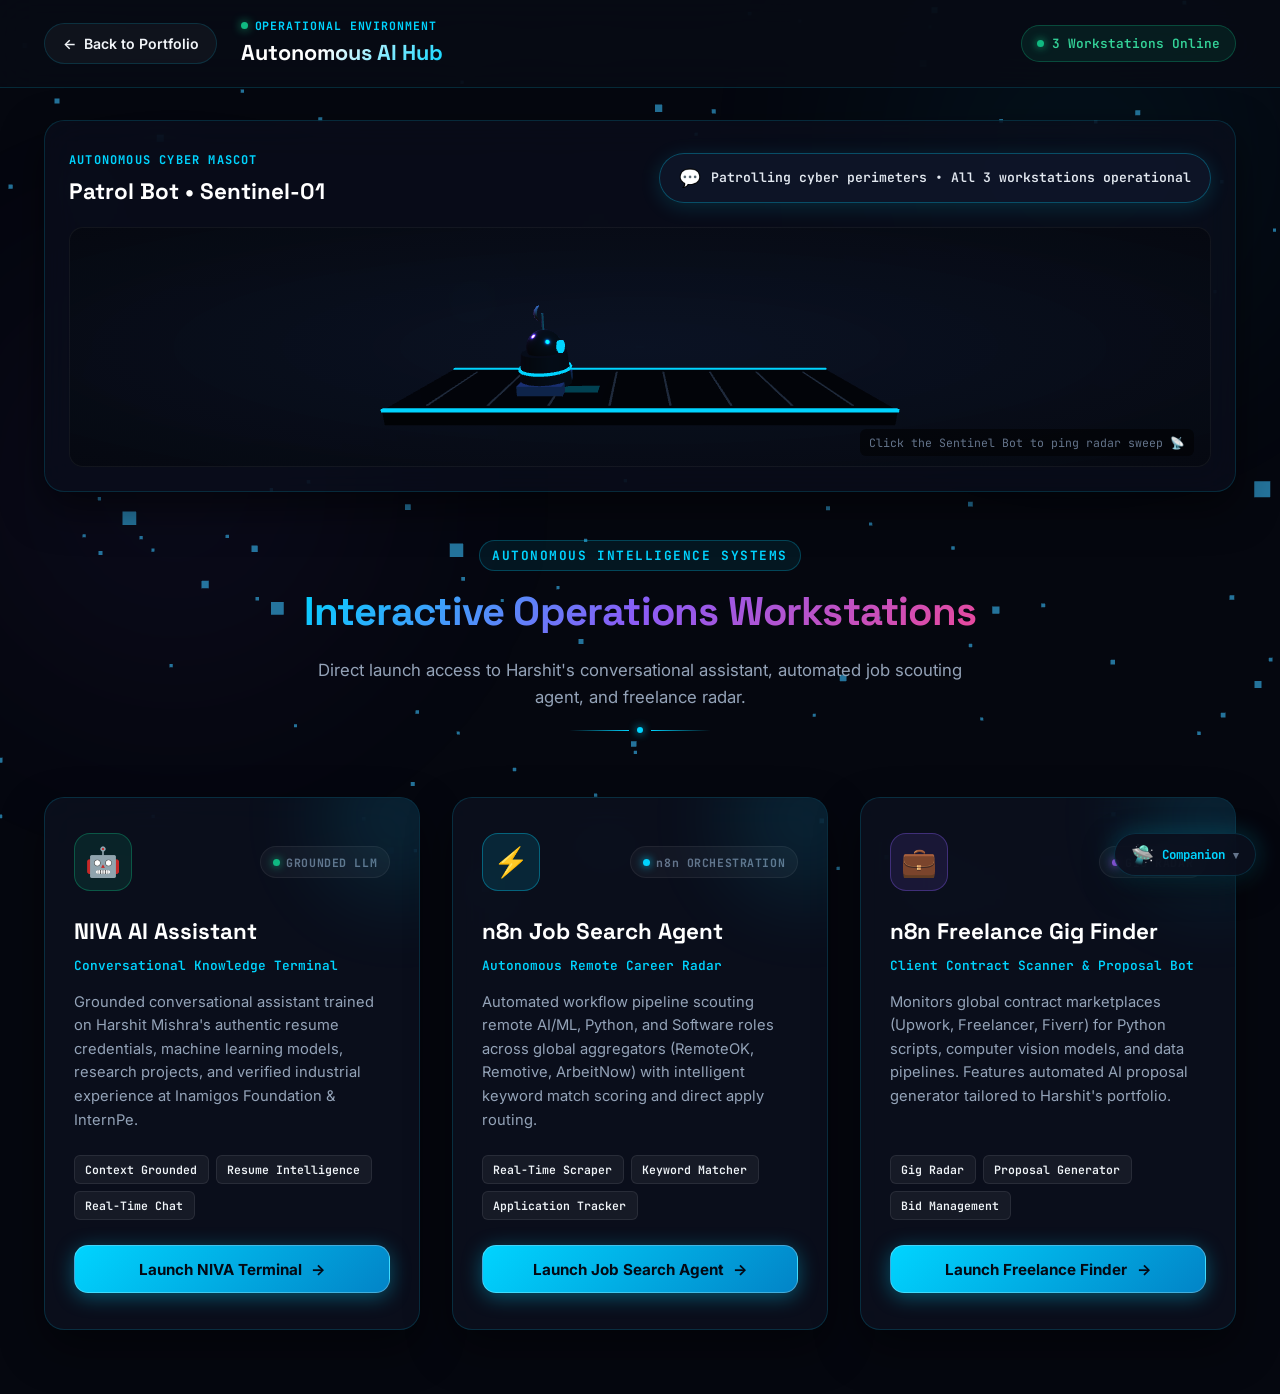
==== commit b0606514: "feat: ground-up rebuild of portfolio and autonomous AI Hub with physical titanium badge and 5-in-1 c" ====
--- a/ai-hub.html
+++ b/ai-hub.html
@@ -3,281 +3,376 @@
 <head>
   <meta charset="UTF-8" />
   <meta name="viewport" content="width=device-width, initial-scale=1.0" />
-  <title>Autonomous AI Hub | Harshit Mishra — Live NIVA & N8N Agents</title>
-  <meta name="description" content="Operable AI Hub: Interact with Harshit Mishra's live Neural Virtual Assistant (NIVA) and test the automated n8n multi-agent job & freelance pipelines." />
-  <link rel="icon" href="data:image/svg+xml,<svg xmlns='http://www.w3.org/2000/svg' viewBox='0 0 100 100'><text y='.9em' font-size='90'>⚡</text></svg>" />
+  <title>Autonomous AI Hub | Harshit Mishra</title>
+  <meta name="description" content="Autonomous AI Operations Center: NIVA Assistant, n8n Remote Job Search Agent, and n8n Freelance Gig Radar by Harshit Mishra." />
+
   <!-- Google Fonts -->
   <link rel="preconnect" href="https://fonts.googleapis.com" />
   <link rel="preconnect" href="https://fonts.gstatic.com" crossorigin />
-  <link href="https://fonts.googleapis.com/css2?family=Inter:wght@400;500;600;700;800;900&family=Space+Grotesk:wght@500;600;700;800&family=JetBrains+Mono:wght@500;700&display=swap" rel="stylesheet" />
-  <!-- Stylesheets -->
-  <link rel="stylesheet" href="css/ai-hub.css?v=live-niva-v2" />
+  <link href="https://fonts.googleapis.com/css2?family=Inter:wght@300;400;500;600;700;800;900&family=Space+Grotesk:wght@500;600;700;800&family=JetBrains+Mono:wght@500;700&display=swap" rel="stylesheet" />
+
+  <!-- Base and Hub Stylesheets -->
+  <link rel="stylesheet" href="css/styles.css?v=fresh-build-v1" />
+  <link rel="stylesheet" href="css/ai-hub.css?v=fresh-build-v1" />
+  <link rel="icon" href="data:image/svg+xml,<svg xmlns='http://www.w3.org/2000/svg' viewBox='0 0 100 100'><text y='.9em' font-size='90'>⚡</text></svg>" />
 </head>
-<body class="ai-hub-page">
-  <!-- Background Glow & Grid -->
-  <div class="ai-hub-bg-grid"></div>
-  <div class="ai-hub-glow-1"></div>
-  <div class="ai-hub-glow-2"></div>
-  <div class="cursor-spotlight" id="cursorSpotlight"></div>
-
-  <!-- Interactive Companion Canvas -->
+<body class="ai-hub-body">
+
+  <!-- Full-Page Background WebGL Space Canvas -->
+  <canvas class="webgl-canvas" id="webglCanvas"></canvas>
+
+  <!-- Non-blocking Micro-Companion Canvas -->
   <canvas class="companion-canvas" id="companionCanvas"></canvas>
 
-  <!-- Top Navigation -->
-  <nav class="ai-hub-nav">
-    <a href="index.html" class="back-btn" title="Return to Main Portfolio">
-      <svg width="18" height="18" viewBox="0 0 24 24" fill="none" stroke="currentColor" stroke-width="2.5"><path d="M19 12H5M12 19l-7-7 7-7"/></svg>
-      <span>Back to Portfolio</span>
-    </a>
-
-    <div class="nav-hub-branding">
-      <span>HARSHIT MISHRA</span>
-      <span style="color:var(--border-titanium);">//</span>
-      <span style="color:var(--accent-cyan);">AUTONOMOUS AI HUB</span>
-    </div>
-
-    <div class="nav-status-pill">
-      <span class="pulse-dot-green"></span>
-      <span>3 AGENTS READY</span>
-    </div>
-  </nav>
-
-  <!-- Hero Header with Autonomous Roaming Mini-Bot -->
-  <header class="ai-hub-header">
-    <div class="hub-hero-badge">⚡ Neural Intelligence &bull; Production Automation</div>
-    <h1 class="hub-title">Autonomous AI Hub</h1>
-    <p class="hub-subtitle">
-      Explore Harshit's intelligent agent suite — ground-truth conversational assistant <strong>NIVA</strong>, alongside dual <strong>n8n multi-platform pipelines</strong>.
-    </p>
-
-    <!-- 3D Roaming Mini-Bot Patrol Stage -->
-    <div class="roaming-bot-stage">
-      <canvas id="roamingBotCanvas" width="520" height="180"></canvas>
-      <div class="robot-status-bubble" id="roamingBotBubble">
-        <span class="pulse-dot-green"></span>
-        <span id="robotSpeech">Patrol Active: All 3 autonomous agents standing by.</span>
+  <!-- Atmospheric Glows -->
+  <div class="ambient-glow glow-1"></div>
+  <div class="ambient-glow glow-2"></div>
+
+  <!-- ===== TOP HEADER ===== -->
+  <header class="hub-header">
+    <div class="hub-header-container">
+      <div class="hub-header-left">
+        <a href="index.html" class="hub-back-btn" title="Return to Main Portfolio">
+          <span class="back-arrow">←</span>
+          <span>Back to Portfolio</span>
+        </a>
+        <div class="hub-brand-block">
+          <span class="hub-badge-pill">
+            <span class="hub-live-dot"></span>
+            OPERATIONAL ENVIRONMENT
+          </span>
+          <h1 class="hub-main-title">Autonomous AI Hub</h1>
+        </div>
+      </div>
+
+      <div class="hub-header-right">
+        <div class="hub-system-status">
+          <span class="status-indicator-dot"></span>
+          <span class="status-label">3 Workstations Online</span>
+        </div>
       </div>
     </div>
   </header>
 
-  <!-- 3 Dedicated Agent Showcase Cards -->
-  <main class="ai-hub-cards-container">
-    <div class="workstation-cards-grid">
-
-      <!-- Card 1: NIVA Terminal -->
-      <div class="agent-showcase-card">
-        <div class="card-top-row">
-          <div class="agent-icon-box">🧠</div>
-          <span class="agent-badge-pill green">LIVE OPERABLE</span>
-        </div>
-        <h2 class="agent-card-title">NIVA Virtual Assistant</h2>
-        <p class="agent-card-desc">
-          Harshit's grounded portfolio intelligence agent. Ask questions regarding machine learning models, B.Tech IT curriculum, 7 authentic certificates, or contact info.
-        </p>
-        <button class="btn btn-primary launch-agent-btn" id="openNivaBtn">
-          <span>Launch NIVA Terminal</span> ⚡
-        </button>
-      </div>
-
-      <!-- Card 2: n8n Job Search Agent -->
-      <div class="agent-showcase-card">
-        <div class="card-top-row">
-          <div class="agent-icon-box" style="background:rgba(0,212,255,0.12);border-color:rgba(0,212,255,0.35);color:var(--accent-cyan);">💼</div>
-          <span class="agent-badge-pill cyan">API LIVE</span>
-        </div>
-        <h2 class="agent-card-title">n8n Job Search Agent</h2>
-        <p class="agent-card-desc">
-          Autonomous multi-board scraper (RemoteOK, ArbeitNow, Remotive). Evaluates job descriptions against Python/ML skills and dispatches 5-channel instant alerts.
-        </p>
-        <button class="btn btn-primary launch-agent-btn" id="openJobAgentBtn">
-          <span>Launch Job Agent</span> 🔍
-        </button>
-      </div>
-
-      <!-- Card 3: n8n Freelance Gig Finder -->
-      <div class="agent-showcase-card">
-        <div class="card-top-row">
-          <div class="agent-icon-box" style="background:rgba(168,85,247,0.12);border-color:rgba(168,85,247,0.35);color:#c084fc;">🚀</div>
-          <span class="agent-badge-pill purple">READY TO BID</span>
-        </div>
-        <h2 class="agent-card-title">n8n Freelance Gig Finder</h2>
-        <p class="agent-card-desc">
-          Automated freelance pipeline for Upwork, Fiverr, and Freelancer. Matches project scopes with ML, Python, and Web development skills and crafts personalized bids.
-        </p>
-        <button class="btn btn-primary launch-agent-btn" id="openFreelanceBtn">
-          <span>Launch Freelance Agent</span> 💼
-        </button>
-      </div>
-
-    </div>
+  <!-- ===== MAIN CONTENT ===== -->
+  <main class="hub-main container">
+
+    <!-- 3D Roaming Mascot Section -->
+    <section class="roaming-bot-section">
+      <div class="roaming-stage-card glass">
+        <div class="roaming-header-row">
+          <div class="roaming-title-block">
+            <span class="roaming-kicker">Autonomous Cyber Mascot</span>
+            <h2 class="roaming-title">Patrol Bot &bull; Sentinel-01</h2>
+          </div>
+          <div class="roaming-speech-bubble" id="roamingSpeechBubble">
+            <span class="bubble-icon">💬</span>
+            <span class="bubble-text" id="roamingBubbleText">Patrolling cyber perimeters • All 3 workstations operational</span>
+          </div>
+        </div>
+
+        <div class="roaming-canvas-container" id="roamingBotContainer">
+          <canvas id="roamingBotCanvas"></canvas>
+          <div class="roaming-canvas-hint">Click the Sentinel Bot to ping radar sweep 📡</div>
+        </div>
+      </div>
+    </section>
+
+    <!-- Workstations Showcase Header -->
+    <section class="workstations-intro">
+      <div class="section-heading text-center">
+        <span class="section-kicker">Autonomous Intelligence Systems</span>
+        <h2 class="gradient-text">Interactive Operations Workstations</h2>
+        <p>Direct launch access to Harshit's conversational assistant, automated job scouting agent, and freelance radar.</p>
+        <div class="decor-line"><span class="dot"></span></div>
+      </div>
+
+      <!-- 3 Workstation Launch Cards -->
+      <div class="workstations-grid">
+
+        <!-- WORKSTATION 1: NIVA CONVERSATIONAL ASSISTANT -->
+        <div class="hub-workstation-card glass tilt-card" id="nivaCard">
+          <div class="card-glow-bg"></div>
+          <div class="workstation-top">
+            <div class="workstation-icon-wrapper niva-icon-glow">
+              <span class="workstation-icon">🤖</span>
+            </div>
+            <div class="workstation-status">
+              <span class="status-dot green"></span>
+              <span>GROUNDED LLM</span>
+            </div>
+          </div>
+
+          <div class="workstation-info">
+            <h3 class="workstation-name">NIVA AI Assistant</h3>
+            <span class="workstation-role">Conversational Knowledge Terminal</span>
+            <p class="workstation-desc">
+              Grounded conversational assistant trained on Harshit Mishra's authentic resume credentials, machine learning models, research projects, and verified industrial experience at Inamigos Foundation &amp; InternPe.
+            </p>
+          </div>
+
+          <div class="workstation-features">
+            <span class="feat-pill">Context Grounded</span>
+            <span class="feat-pill">Resume Intelligence</span>
+            <span class="feat-pill">Real-Time Chat</span>
+          </div>
+
+          <div class="workstation-action">
+            <button class="btn btn-primary hub-launch-btn" id="openNivaBtn">
+              <span>Launch NIVA Terminal</span>
+              <span class="btn-arrow">→</span>
+            </button>
+          </div>
+        </div>
+
+        <!-- WORKSTATION 2: n8n JOB SEARCH AGENT -->
+        <div class="hub-workstation-card glass tilt-card" id="jobAgentCard">
+          <div class="card-glow-bg"></div>
+          <div class="workstation-top">
+            <div class="workstation-icon-wrapper job-icon-glow">
+              <span class="workstation-icon">⚡</span>
+            </div>
+            <div class="workstation-status">
+              <span class="status-dot cyan"></span>
+              <span>n8n ORCHESTRATION</span>
+            </div>
+          </div>
+
+          <div class="workstation-info">
+            <h3 class="workstation-name">n8n Job Search Agent</h3>
+            <span class="workstation-role">Autonomous Remote Career Radar</span>
+            <p class="workstation-desc">
+              Automated workflow pipeline scouting remote AI/ML, Python, and Software roles across global aggregators (RemoteOK, Remotive, ArbeitNow) with intelligent keyword match scoring and direct apply routing.
+            </p>
+          </div>
+
+          <div class="workstation-features">
+            <span class="feat-pill">Real-Time Scraper</span>
+            <span class="feat-pill">Keyword Matcher</span>
+            <span class="feat-pill">Application Tracker</span>
+          </div>
+
+          <div class="workstation-action">
+            <button class="btn btn-primary hub-launch-btn" id="openJobAgentBtn">
+              <span>Launch Job Search Agent</span>
+              <span class="btn-arrow">→</span>
+            </button>
+          </div>
+        </div>
+
+        <!-- WORKSTATION 3: n8n FREELANCE GIG FINDER -->
+        <div class="hub-workstation-card glass tilt-card" id="freelanceCard">
+          <div class="card-glow-bg"></div>
+          <div class="workstation-top">
+            <div class="workstation-icon-wrapper freelance-icon-glow">
+              <span class="workstation-icon">💼</span>
+            </div>
+            <div class="workstation-status">
+              <span class="status-dot violet"></span>
+              <span>GIG RADAR</span>
+            </div>
+          </div>
+
+          <div class="workstation-info">
+            <h3 class="workstation-name">n8n Freelance Gig Finder</h3>
+            <span class="workstation-role">Client Contract Scanner &amp; Proposal Bot</span>
+            <p class="workstation-desc">
+              Monitors global contract marketplaces (Upwork, Freelancer, Fiverr) for Python scripts, computer vision models, and data pipelines. Features automated AI proposal generator tailored to Harshit's portfolio.
+            </p>
+          </div>
+
+          <div class="workstation-features">
+            <span class="feat-pill">Gig Radar</span>
+            <span class="feat-pill">Proposal Generator</span>
+            <span class="feat-pill">Bid Management</span>
+          </div>
+
+          <div class="workstation-action">
+            <button class="btn btn-primary hub-launch-btn" id="openFreelanceBtn">
+              <span>Launch Freelance Finder</span>
+              <span class="btn-arrow">→</span>
+            </button>
+          </div>
+        </div>
+
+      </div>
+    </section>
+
   </main>
 
-  <!-- MODAL / EXPANDED WORKSTATION 1: NIVA TERMINAL -->
-  <div class="agent-modal-overlay" id="nivaModalOverlay">
-    <div class="agent-modal-window glass">
-      <div class="modal-window-header">
-        <div class="header-left">
-          <span class="modal-icon">🧠</span>
+  <!-- ===== MODAL 1: NIVA CONVERSATIONAL TERMINAL ===== -->
+  <div class="hub-modal-overlay" id="nivaModal">
+    <div class="hub-modal-window glass niva-window">
+      <div class="hub-modal-header">
+        <div class="modal-header-left">
+          <div class="modal-header-icon niva-color">🤖</div>
           <div>
-            <h3>NIVA Terminal</h3>
-            <span class="modal-subtitle">Neural Intelligent Virtual Assistant • Live Grounded Chat</span>
-          </div>
-        </div>
-        <button class="modal-close-btn" id="closeNivaBtn" aria-label="Close NIVA Terminal">&times;</button>
-      </div>
-
-      <div class="modal-window-body">
-        <!-- Quick Query Suggestion Chips -->
-        <div class="niva-quick-chips">
-          <button class="niva-chip-btn" data-query="Who is Harshit Mishra?">👤 About Harshit</button>
-          <button class="niva-chip-btn" data-query="What are Harshit's ML and Deep Learning projects?">🚀 Key Projects</button>
-          <button class="niva-chip-btn" data-query="What technologies and tools does Harshit know?">🛠️ Tech Stack</button>
-          <button class="niva-chip-btn" data-query="What verified certifications does he hold?">📜 Certifications</button>
-          <button class="niva-chip-btn" data-query="How can I contact or hire Harshit?">💼 Contact &amp; Hire</button>
-        </div>
-
-        <!-- Scrollable Messages Container -->
-        <div class="niva-chat-messages" id="nivaChatMessages">
-          <div class="niva-msg niva-bot-msg">
-            <span class="bot-avatar">⚡</span>
-            <div class="msg-bubble">
-              👋 <strong>Greetings! I am NIVA</strong>, Harshit Mishra's dedicated AI assistant.<br/><br/>
-              I am grounded in Harshit's verified portfolio data — including his <strong>B.Tech IT background</strong>, <strong>Machine Learning projects</strong>, <strong>7 authentic certifications</strong>, and <strong>n8n automation workflows</strong>.<br/><br/>
-              <em>Click any quick chip above or ask me a custom question below!</em>
-              <div class="msg-meta">
-                <span>NIVA v2.5 • Grounded Portfolio Intelligence</span>
-                <button class="copy-msg-btn" onclick="copyBubbleText(this)">Copy</button>
+            <h3 class="modal-header-title">NIVA Autonomous Terminal</h3>
+            <span class="modal-header-sub">Grounded on Harshit Mishra's Resume &amp; Engineering Stack</span>
+          </div>
+        </div>
+        <div class="modal-header-right">
+          <span class="modal-live-pill"><span class="status-dot green"></span> Live Engine</span>
+          <button class="hub-modal-close" id="closeNivaBtn" aria-label="Close NIVA Terminal">&times;</button>
+        </div>
+      </div>
+
+      <div class="niva-chat-container">
+        <!-- Quick Starter Chips -->
+        <div class="niva-chips-row">
+          <button class="niva-chip" data-prompt="Who is Harshit Mishra?">Who is Harshit?</button>
+          <button class="niva-chip" data-prompt="What are his key machine learning projects?">Key ML Projects</button>
+          <button class="niva-chip" data-prompt="Tell me about his internship experience">Internships</button>
+          <button class="niva-chip" data-prompt="What programming languages and tech does he use?">Tech Stack</button>
+          <button class="niva-chip" data-prompt="How can I contact Harshit?">Contact Info</button>
+        </div>
+
+        <!-- Chat Conversation Log -->
+        <div class="niva-messages-box" id="nivaMessages">
+          <div class="niva-message bot-message">
+            <div class="msg-avatar">🤖</div>
+            <div class="msg-content">
+              <p>Greetings! I am <strong>NIVA</strong>, Harshit Mishra's autonomous AI assistant. I am fully grounded in his academic credentials, machine learning projects, industrial internships, and engineering competencies.</p>
+              <p>How may I assist you with your review or technical inquiry today?</p>
+            </div>
+          </div>
+        </div>
+
+        <!-- Chat Input Bar -->
+        <form class="niva-input-form" id="nivaForm">
+          <input type="text" id="nivaInput" class="niva-text-input" placeholder="Ask about Harshit's skills, projects, or background..." autocomplete="off" />
+          <button type="submit" class="btn btn-primary niva-send-btn" id="nivaSendBtn">
+            <span>Send</span>
+            <svg width="16" height="16" viewBox="0 0 24 24" fill="none" stroke="currentColor" stroke-width="2.5"><path d="M22 2L11 13M22 2l-7 20-4-9-9-4 20-7z"/></svg>
+          </button>
+        </form>
+      </div>
+    </div>
+  </div>
+
+  <!-- ===== MODAL 2: n8n JOB SEARCH AGENT CONSOLE ===== -->
+  <div class="hub-modal-overlay" id="jobAgentModal">
+    <div class="hub-modal-window glass wide-window">
+      <div class="hub-modal-header">
+        <div class="modal-header-left">
+          <div class="modal-header-icon job-color">⚡</div>
+          <div>
+            <h3 class="modal-header-title">n8n Remote Job Search Agent</h3>
+            <span class="modal-header-sub">Continuous Opportunity Radar &bull; Multi-Portal Aggregator</span>
+          </div>
+        </div>
+        <div class="modal-header-right">
+          <button class="btn btn-secondary trigger-sync-btn" id="syncJobsBtn">
+            <span>Sync n8n Webhook</span> 🔄
+          </button>
+          <button class="hub-modal-close" id="closeJobAgentBtn" aria-label="Close Job Agent">&times;</button>
+        </div>
+      </div>
+
+      <div class="job-console-body">
+        <!-- Controls & Filters Bar -->
+        <div class="job-filter-bar">
+          <div class="search-input-wrapper">
+            <input type="text" id="jobSearchInput" class="hub-search-field" placeholder="Search title or technology (e.g. Python, Machine Learning)..." />
+          </div>
+          <div class="filter-dropdowns">
+            <select id="jobTypeFilter" class="hub-select-field">
+              <option value="all">All Role Types</option>
+              <option value="Machine Learning">Machine Learning / AI</option>
+              <option value="Python">Python Developer</option>
+              <option value="Data">Data Analytics</option>
+              <option value="Full-Stack">Full-Stack / Web</option>
+            </select>
+            <div class="job-counter-pill">
+              <span id="jobsCount">0</span> Roles Loaded
+            </div>
+          </div>
+        </div>
+
+        <!-- Workflow Execution Status Strip -->
+        <div class="n8n-workflow-strip">
+          <div class="workflow-node complete"><span class="node-icon">⏱</span> Cron Trigger</div>
+          <div class="workflow-arrow">→</div>
+          <div class="workflow-node complete"><span class="node-icon">🌐</span> Multi-Portal API</div>
+          <div class="workflow-arrow">→</div>
+          <div class="workflow-node complete"><span class="node-icon">🔍</span> Resume Matcher (85%+)</div>
+          <div class="workflow-arrow">→</div>
+          <div class="workflow-node active"><span class="node-icon">📬</span> Dispatch &amp; Alerts</div>
+        </div>
+
+        <!-- Jobs Grid Container -->
+        <div class="jobs-list-container" id="jobsList">
+          <!-- Dynamic Job Cards injected here -->
+        </div>
+      </div>
+    </div>
+  </div>
+
+  <!-- ===== MODAL 3: n8n FREELANCE GIG FINDER CONSOLE ===== -->
+  <div class="hub-modal-overlay" id="freelanceModal">
+    <div class="hub-modal-window glass wide-window">
+      <div class="hub-modal-header">
+        <div class="modal-header-left">
+          <div class="modal-header-icon freelance-color">💼</div>
+          <div>
+            <h3 class="modal-header-title">n8n Freelance Gig Finder &amp; Proposal Bot</h3>
+            <span class="modal-header-sub">Global Contract Radar &bull; Automated Tailored Proposals</span>
+          </div>
+        </div>
+        <div class="modal-header-right">
+          <div class="bids-tracker-badge">
+            Bids Sent: <strong id="activeBidsCount">3</strong>
+          </div>
+          <button class="hub-modal-close" id="closeFreelanceBtn" aria-label="Close Freelance Finder">&times;</button>
+        </div>
+      </div>
+
+      <div class="freelance-console-body">
+        <div class="freelance-layout-grid">
+          <!-- Left: Available Gigs Feed -->
+          <div class="gigs-feed-column">
+            <div class="column-header-row">
+              <h4>Active Contract Opportunities</h4>
+              <span class="pulse-tag">Live Feed</span>
+            </div>
+            <div class="gigs-list" id="gigsList">
+              <!-- Dynamically populated gigs -->
+            </div>
+          </div>
+
+          <!-- Right: Intelligent Proposal Generator -->
+          <div class="proposal-generator-column">
+            <div class="proposal-box glass">
+              <div class="proposal-header">
+                <div>
+                  <h4>Automated Proposal Generator</h4>
+                  <p class="subtext">Customized with Harshit's verified competencies</p>
+                </div>
+                <button class="btn btn-secondary btn-sm" id="copyProposalBtn" title="Copy proposal to clipboard">
+                  📋 Copy Text
+                </button>
               </div>
-            </div>
-          </div>
-        </div>
-
-        <!-- Chat Input Form -->
-        <form class="niva-chat-form" id="nivaChatForm">
-          <input 
-            type="text" 
-            class="niva-chat-input" 
-            id="nivaChatInput" 
-            placeholder="Ask NIVA anything about Harshit's skills, projects, or background..." 
-            autocomplete="off" 
-            required 
-          />
-          <button type="submit" class="niva-send-btn">Send ↵</button>
-          <button type="button" class="clear-btn" id="clearChatBtn" title="Clear terminal chat">Clear</button>
-        </form>
+
+              <div class="selected-gig-banner" id="selectedGigBanner">
+                <span>Selected Contract:</span> <strong id="selectedGigTitle">Select any contract on the left</strong>
+              </div>
+
+              <textarea class="proposal-textarea" id="proposalText" readonly placeholder="Click 'Generate Proposal' on any gig to draft an authentic bid pitch..."></textarea>
+
+              <div class="proposal-footer-actions">
+                <button class="btn btn-primary" id="submitBidBtn" disabled>
+                  <span>Submit &amp; Track Bid</span> 🚀
+                </button>
+                <span class="bid-status-feedback" id="bidStatusFeedback"></span>
+              </div>
+            </div>
+          </div>
+        </div>
       </div>
     </div>
   </div>
 
-  <!-- MODAL / EXPANDED WORKSTATION 2: N8N JOB SEARCH AGENT -->
-  <div class="agent-modal-overlay" id="jobModalOverlay">
-    <div class="agent-modal-window glass">
-      <div class="modal-window-header">
-        <div class="header-left">
-          <span class="modal-icon" style="color:var(--accent-cyan);">💼</span>
-          <div>
-            <h3>n8n Job Search Agent Console</h3>
-            <span class="modal-subtitle">Auto-Scrape • Resume Keyword Match • 5-Channel Dispatch</span>
-          </div>
-        </div>
-        <button class="modal-close-btn" id="closeJobBtn" aria-label="Close Job Agent">&times;</button>
-      </div>
-
-      <div class="modal-window-body">
-        <div class="agent-status-bar">
-          <span class="pulse-dot-green"></span>
-          <span id="jobAgentStatusText">Agent Status: Ready to query RemoteOK, Remotive &amp; ArbeitNow</span>
-        </div>
-
-        <!-- Pipeline Nodes -->
-        <div class="pipeline-visualizer">
-          <div class="pipeline-node"><span class="node-icon">⏰</span><span class="node-name">Cron Trigger</span></div>
-          <span class="node-arrow">➔</span>
-          <div class="pipeline-node"><span class="node-icon">🌐</span><span class="node-name">Multi-API Ingest</span></div>
-          <span class="node-arrow">➔</span>
-          <div class="pipeline-node"><span class="node-icon">🧠</span><span class="node-name">AI Matcher</span></div>
-          <span class="node-arrow">➔</span>
-          <div class="pipeline-node"><span class="node-icon">📲</span><span class="node-name">5-Channel Alert</span></div>
-        </div>
-
-        <!-- Controls -->
-        <div class="modal-actions-bar">
-          <button class="btn btn-primary" id="fetchRealJobsBtn" style="width:100%;">
-            🔍 Fetch Latest Tech Jobs (Live APIs)
-          </button>
-        </div>
-        <div id="jobFetchStatus" class="feed-status-msg"></div>
-
-        <!-- Live Fetched Jobs Feed -->
-        <div class="jobs-feed-wrapper" id="jobFeedSection" style="display:none;">
-          <div class="feed-header">
-            <h4>Matched Opportunities</h4>
-            <span class="feed-live-tag">● Live Ingest</span>
-          </div>
-          <div class="jobs-cards-feed" id="jobsFeed"></div>
-        </div>
-
-        <!-- Applied History -->
-        <div class="applied-history-wrapper" id="jobHistorySection" style="display:none;">
-          <div class="feed-header">
-            <h4>✅ Application History</h4>
-            <span class="applied-count-badge" id="jobAppliedCount">0 Applied</span>
-          </div>
-          <div class="applied-history-feed" id="jobHistoryFeed"></div>
-        </div>
-      </div>
-    </div>
-  </div>
-
-  <!-- MODAL / EXPANDED WORKSTATION 3: N8N FREELANCE GIG FINDER -->
-  <div class="agent-modal-overlay" id="freelanceModalOverlay">
-    <div class="agent-modal-window glass">
-      <div class="modal-window-header">
-        <div class="header-left">
-          <span class="modal-icon" style="color:#c084fc;">🚀</span>
-          <div>
-            <h3>n8n Freelance Gig Finder Console</h3>
-            <span class="modal-subtitle">Upwork, Fiverr &amp; Freelancer Scraper • 1-Click Proposal &bull; Smart Bid</span>
-          </div>
-        </div>
-        <button class="modal-close-btn" id="closeFreelanceBtn" aria-label="Close Freelance Agent">&times;</button>
-      </div>
-
-      <div class="modal-window-body">
-        <div class="agent-status-bar" style="background:rgba(168,85,247,0.1);border-color:rgba(168,85,247,0.3);">
-          <span class="pulse-dot-green"></span>
-          <span id="freelanceStatusText" style="color:#c084fc;">Agent Status: Ready to Search Freelance Portals</span>
-        </div>
-
-        <div class="modal-actions-bar">
-          <button class="btn btn-primary" id="fetchFreelanceGigsBtn" style="width:100%;background:linear-gradient(135deg, #a855f7, #6366f1);">
-            🔍 Fetch Latest Freelance Gigs
-          </button>
-        </div>
-        <div id="freelanceFetchStatus" class="feed-status-msg"></div>
-
-        <!-- Matched Gigs Feed -->
-        <div class="jobs-feed-wrapper" id="gigFeedSection" style="display:none;">
-          <div class="feed-header">
-            <h4>Available Freelance Contracts</h4>
-            <span class="feed-live-tag" style="color:#c084fc;">● Matched Scope</span>
-          </div>
-          <div class="jobs-cards-feed" id="gigFeed"></div>
-        </div>
-
-        <!-- Bid History -->
-        <div class="applied-history-wrapper" id="bidHistorySection" style="display:none;">
-          <div class="feed-header">
-            <h4>✅ Bid History</h4>
-            <span class="applied-count-badge" id="bidCountBadge">0 Bids Sent</span>
-          </div>
-          <div class="applied-history-feed" id="bidHistoryFeed"></div>
-        </div>
-      </div>
-    </div>
-  </div>
-
-  <!-- Floating Companion Character Selector Dock -->
+  <!-- Floating Companion Character Selector Dock (Same as Main Page) -->
   <div class="companion-dock" id="companionDock">
     <button class="dock-toggle-btn" id="dockToggleBtn" title="Choose Companion Character" aria-label="Toggle Companion Selector">
       <span class="dock-icon" id="activeCompanionIcon">🛸</span>
@@ -297,8 +392,8 @@
   <!-- Three.js Engine -->
   <script src="js/three.min.js"></script>
   <!-- 5-in-1 Interactive Companion Engine -->
-  <script src="js/companion.js?v=multi-char-v1"></script>
-  <!-- AI Hub Logic (Roaming Bot, NIVA, n8n Job Agent & Freelance Agent) -->
-  <script src="js/ai-hub.js?v=live-niva-v2"></script>
+  <script src="js/companion.js?v=fresh-build-v1"></script>
+  <!-- AI Hub Application Engine -->
+  <script src="js/ai-hub.js?v=fresh-build-v1"></script>
 </body>
 </html>
--- a/css/styles.css
+++ b/css/styles.css
@@ -0,0 +1,1812 @@
+/* ================================================================
+   HARSHIT MISHRA — PORTFOLIO DESIGN SYSTEM & COMPLETE STYLESHEET
+   Full Cyber-Glass Aesthetic • 3D Volumetric Depth • Zero Overlay
+   ================================================================ */
+
+/* ---------- Google Fonts ---------- */
+@import url('https://fonts.googleapis.com/css2?family=Inter:wght@300;400;500;600;700;800;900&family=Space+Grotesk:wght@500;600;700;800&family=JetBrains+Mono:wght@500;700&display=swap');
+
+/* ---------- Design Tokens ---------- */
+:root {
+  --bg-space: #05070e;
+  --bg-primary: #070913;
+  --bg-secondary: #0b0e1b;
+  --bg-tertiary: #101426;
+  --bg-glass: rgba(11, 15, 29, 0.72);
+  --bg-glass-elevated: rgba(16, 21, 39, 0.82);
+
+  --text-primary: #f1f5f9;
+  --text-secondary: #94a3b8;
+  --text-muted: #64748b;
+  --text-accent: #38bdf8;
+
+  --accent-cyan: #00d4ff;
+  --accent-violet: #8b5cf6;
+  --accent-purple: #a855f7;
+  --accent-blue: #3b82f6;
+  --accent-emerald: #10b981;
+
+  --gradient-neon: linear-gradient(135deg, #00d4ff 0%, #8b5cf6 50%, #ec4899 100%);
+  --gradient-cyan-blue: linear-gradient(135deg, #00d4ff 0%, #3b82f6 100%);
+
+  --border-subtle: rgba(255, 255, 255, 0.08);
+  --border-glass: rgba(0, 212, 255, 0.16);
+  --border-glass-hover: rgba(0, 212, 255, 0.45);
+  --glow-cyan: 0 0 25px rgba(0, 212, 255, 0.25);
+  --shadow-elevated: 0 20px 50px rgba(0, 0, 0, 0.6);
+
+  --font-body: 'Inter', -apple-system, BlinkMacSystemFont, 'Segoe UI', Roboto, sans-serif;
+  --font-heading: 'Space Grotesk', 'Inter', sans-serif;
+  --font-mono: 'JetBrains Mono', monospace;
+
+  --radius-sm: 8px;
+  --radius-md: 14px;
+  --radius-lg: 20px;
+  --radius-xl: 28px;
+  --radius-full: 9999px;
+  --max-width: 1240px;
+}
+
+body.light-theme {
+  --bg-space: #f1f5f9;
+  --bg-primary: #f8fafc;
+  --bg-secondary: #ffffff;
+  --bg-tertiary: #e2e8f0;
+  --bg-glass: rgba(255, 255, 255, 0.85);
+  --text-primary: #0f172a;
+  --text-secondary: #475569;
+  --text-muted: #64748b;
+  --border-subtle: rgba(0, 0, 0, 0.08);
+  --border-glass: rgba(0, 180, 216, 0.3);
+  --border-glass-hover: rgba(0, 180, 216, 0.6);
+  --shadow-elevated: 0 20px 40px rgba(0, 0, 0, 0.08);
+}
+
+*, *::before, *::after {
+  box-sizing: border-box;
+  margin: 0;
+  padding: 0;
+}
+
+html {
+  scroll-behavior: smooth;
+  font-size: 16px;
+  color-scheme: dark;
+}
+
+body {
+  font-family: var(--font-body);
+  background-color: var(--bg-space);
+  color: var(--text-primary);
+  line-height: 1.65;
+  overflow-x: hidden;
+  position: relative;
+  min-height: 100vh;
+  -webkit-font-smoothing: antialiased;
+}
+
+a {
+  color: inherit;
+  text-decoration: none;
+  transition: all 0.2s ease;
+}
+
+button {
+  font-family: inherit;
+  cursor: pointer;
+  border: none;
+  background: transparent;
+  outline: none;
+}
+
+img {
+  max-width: 100%;
+  display: block;
+}
+
+/* Canvases */
+.webgl-canvas {
+  position: fixed;
+  top: 0;
+  left: 0;
+  width: 100vw;
+  height: 100vh;
+  z-index: -1;
+  pointer-events: none;
+  display: block;
+}
+
+.companion-canvas {
+  position: fixed;
+  top: 0;
+  left: 0;
+  width: 100vw;
+  height: 100vh;
+  pointer-events: none;
+  z-index: 998;
+  display: block;
+}
+
+/* Ambient Radial Glows */
+.ambient-glow {
+  position: fixed;
+  border-radius: 50%;
+  filter: blur(120px);
+  pointer-events: none;
+  z-index: -2;
+  opacity: 0.45;
+}
+
+.glow-1 {
+  width: 600px;
+  height: 600px;
+  top: -150px;
+  right: -100px;
+  background: radial-gradient(circle, rgba(0, 212, 255, 0.2) 0%, transparent 70%);
+}
+
+.glow-2 {
+  width: 650px;
+  height: 650px;
+  bottom: 10%;
+  left: -150px;
+  background: radial-gradient(circle, rgba(139, 92, 246, 0.18) 0%, transparent 70%);
+}
+
+.glow-3 {
+  width: 500px;
+  height: 500px;
+  top: 45%;
+  right: 10%;
+  background: radial-gradient(circle, rgba(16, 185, 129, 0.14) 0%, transparent 70%);
+}
+
+/* Scroll Progress Bar */
+.scroll-progress {
+  position: fixed;
+  top: 0;
+  left: 0;
+  height: 3px;
+  width: 0%;
+  background: var(--gradient-neon);
+  z-index: 1001;
+  box-shadow: 0 0 10px rgba(0, 212, 255, 0.8);
+  transition: width 0.1s linear;
+}
+
+/* Shared Glass Cards */
+.glass {
+  background: var(--bg-glass);
+  backdrop-filter: blur(20px);
+  -webkit-backdrop-filter: blur(20px);
+  border: 1px solid var(--border-glass);
+  border-radius: var(--radius-lg);
+  box-shadow: var(--shadow-elevated), inset 0 1px 0 rgba(255, 255, 255, 0.08);
+  transition: border-color 0.3s ease, box-shadow 0.3s ease, transform 0.2s cubic-bezier(0.2, 0, 0.2, 1);
+}
+
+.glass:hover {
+  border-color: var(--border-glass-hover);
+  box-shadow: 0 25px 60px rgba(0, 0, 0, 0.7), var(--glow-cyan);
+}
+
+/* Dynamic 3D Card Tilt */
+.tilt-card {
+  transform-style: preserve-3d;
+  will-change: transform;
+  position: relative;
+  overflow: hidden;
+}
+
+.tilt-card::after {
+  content: '';
+  position: absolute;
+  inset: 0;
+  background: radial-gradient(circle 300px at var(--mouse-x, 50%) var(--mouse-y, 50%), rgba(255, 255, 255, 0.12) 0%, transparent 65%);
+  opacity: 0;
+  transition: opacity 0.3s ease;
+  pointer-events: none;
+  border-radius: inherit;
+  z-index: 2;
+}
+
+.tilt-card:hover::after {
+  opacity: 1;
+}
+
+/* Containers & Typography */
+.container {
+  width: 100%;
+  max-width: var(--max-width);
+  margin: 0 auto;
+  padding: 0 1.5rem;
+}
+
+.section {
+  padding: 6.5rem 0;
+  position: relative;
+  z-index: 1;
+}
+
+.gradient-text {
+  background: var(--gradient-neon);
+  -webkit-background-clip: text;
+  -webkit-text-fill-color: transparent;
+  background-clip: text;
+  display: inline-block;
+}
+
+.section-heading {
+  text-align: center;
+  max-width: 680px;
+  margin: 0 auto 4rem auto;
+}
+
+.section-kicker {
+  display: inline-block;
+  font-family: var(--font-mono);
+  font-size: 0.8rem;
+  font-weight: 700;
+  letter-spacing: 0.12em;
+  text-transform: uppercase;
+  color: var(--accent-cyan);
+  margin-bottom: 0.5rem;
+  padding: 0.25rem 0.75rem;
+  background: rgba(0, 212, 255, 0.08);
+  border: 1px solid rgba(0, 212, 255, 0.25);
+  border-radius: var(--radius-full);
+}
+
+.section-heading h2 {
+  font-family: var(--font-heading);
+  font-size: 2.5rem;
+  font-weight: 800;
+  letter-spacing: -0.02em;
+  margin-bottom: 0.75rem;
+}
+
+.section-heading p {
+  color: var(--text-secondary);
+  font-size: 1.05rem;
+  line-height: 1.6;
+}
+
+.decor-line {
+  display: flex;
+  align-items: center;
+  justify-content: center;
+  margin-top: 1rem;
+  gap: 8px;
+}
+
+.decor-line::before, .decor-line::after {
+  content: '';
+  height: 1px;
+  width: 60px;
+  background: linear-gradient(90deg, transparent, var(--accent-cyan));
+}
+
+.decor-line::after {
+  background: linear-gradient(90deg, var(--accent-cyan), transparent);
+}
+
+.decor-line .dot {
+  width: 6px;
+  height: 6px;
+  border-radius: 50%;
+  background: var(--accent-cyan);
+  box-shadow: 0 0 8px var(--accent-cyan);
+}
+
+/* Buttons */
+.btn {
+  display: inline-flex;
+  align-items: center;
+  justify-content: center;
+  gap: 0.6rem;
+  padding: 0.85rem 1.6rem;
+  border-radius: var(--radius-md);
+  font-size: 0.95rem;
+  font-weight: 600;
+  cursor: pointer;
+  transition: all 0.25s cubic-bezier(0.2, 0, 0.2, 1);
+  text-decoration: none;
+}
+
+.btn-primary {
+  background: linear-gradient(135deg, #00d4ff 0%, #0284c7 100%);
+  color: #040914;
+  box-shadow: 0 4px 20px rgba(0, 212, 255, 0.35);
+  border: 1px solid rgba(255, 255, 255, 0.25);
+}
+
+.btn-primary:hover {
+  transform: translateY(-2px);
+  box-shadow: 0 8px 25px rgba(0, 212, 255, 0.55);
+  background: linear-gradient(135deg, #38bdf8 0%, #0369a1 100%);
+  color: #000;
+}
+
+.btn-secondary {
+  background: rgba(255, 255, 255, 0.05);
+  color: var(--text-primary);
+  border: 1px solid var(--border-subtle);
+  backdrop-filter: blur(10px);
+}
+
+.btn-secondary:hover {
+  transform: translateY(-2px);
+  background: rgba(255, 255, 255, 0.1);
+  border-color: var(--accent-cyan);
+  color: var(--accent-cyan);
+}
+
+/* Top Navbar */
+.navbar {
+  position: fixed;
+  top: 0;
+  left: 0;
+  right: 0;
+  z-index: 1000;
+  padding: 1.1rem 0;
+  transition: padding 0.3s ease, background 0.3s ease, border-color 0.3s ease;
+}
+
+.navbar.scrolled {
+  padding: 0.75rem 0;
+  background: rgba(5, 7, 14, 0.85);
+  backdrop-filter: blur(20px);
+  -webkit-backdrop-filter: blur(20px);
+  border-bottom: 1px solid var(--border-glass);
+}
+
+.nav-container {
+  display: flex;
+  align-items: center;
+  justify-content: space-between;
+  width: 100%;
+  max-width: var(--max-width);
+  margin: 0 auto;
+  padding: 0 1.5rem;
+}
+
+.nav-logo {
+  font-family: var(--font-heading);
+  font-size: 1.5rem;
+  font-weight: 800;
+  letter-spacing: -0.04em;
+  display: flex;
+  align-items: center;
+}
+
+.logo-h { color: #ffffff; }
+.logo-m { color: var(--accent-cyan); text-shadow: 0 0 12px rgba(0, 212, 255, 0.6); }
+
+.nav-links {
+  display: flex;
+  align-items: center;
+  gap: 2rem;
+  list-style: none;
+}
+
+.nav-link {
+  font-size: 0.92rem;
+  font-weight: 500;
+  color: var(--text-secondary);
+  position: relative;
+  padding: 0.25rem 0;
+}
+
+.nav-link:hover, .nav-link.active {
+  color: var(--text-primary);
+}
+
+.nav-link.active::after {
+  content: '';
+  position: absolute;
+  bottom: -4px;
+  left: 0;
+  width: 100%;
+  height: 2px;
+  background: var(--accent-cyan);
+  box-shadow: 0 0 8px var(--accent-cyan);
+  border-radius: 2px;
+}
+
+.nav-actions {
+  display: flex;
+  align-items: center;
+  gap: 1rem;
+}
+
+/* AI Hub Navbar Badge */
+.nav-ai-hub-badge {
+  display: inline-flex;
+  align-items: center;
+  gap: 0.5rem;
+  padding: 0.45rem 0.9rem;
+  background: linear-gradient(135deg, rgba(0, 212, 255, 0.15) 0%, rgba(139, 92, 246, 0.15) 100%);
+  border: 1px solid rgba(0, 212, 255, 0.35);
+  border-radius: var(--radius-full);
+  font-family: var(--font-mono);
+  font-size: 0.78rem;
+  font-weight: 700;
+  color: #ffffff;
+  letter-spacing: 0.05em;
+  box-shadow: 0 0 15px rgba(0, 212, 255, 0.2);
+  transition: all 0.25s ease;
+}
+
+.nav-ai-hub-badge:hover {
+  transform: translateY(-2px);
+  border-color: var(--accent-cyan);
+  box-shadow: 0 0 20px rgba(0, 212, 255, 0.45);
+}
+
+.ai-hub-icon { font-size: 0.9rem; color: var(--accent-cyan); }
+
+.ai-hub-live-dot {
+  width: 7px;
+  height: 7px;
+  border-radius: 50%;
+  background: #10b981;
+  box-shadow: 0 0 8px #10b981;
+  animation: pulse-live 1.8s infinite;
+}
+
+@keyframes pulse-live {
+  0% { transform: scale(0.9); opacity: 0.8; }
+  50% { transform: scale(1.3); opacity: 1; box-shadow: 0 0 12px #10b981; }
+  100% { transform: scale(0.9); opacity: 0.8; }
+}
+
+.theme-toggle {
+  width: 38px;
+  height: 38px;
+  border-radius: 50%;
+  background: rgba(255, 255, 255, 0.05);
+  border: 1px solid var(--border-subtle);
+  display: flex;
+  align-items: center;
+  justify-content: center;
+  font-size: 1rem;
+  color: var(--text-primary);
+  transition: all 0.2s ease;
+}
+
+.theme-toggle:hover {
+  background: rgba(255, 255, 255, 0.12);
+  border-color: var(--accent-cyan);
+}
+
+.hamburger {
+  display: none;
+  flex-direction: column;
+  gap: 5px;
+  width: 32px;
+  cursor: pointer;
+  padding: 4px;
+}
+
+.hamburger span {
+  display: block;
+  width: 100%;
+  height: 2px;
+  background: var(--text-primary);
+  border-radius: 2px;
+  transition: all 0.3s ease;
+}
+
+/* Mobile Drawer Menu */
+.mobile-menu {
+  display: none;
+  position: fixed;
+  top: 70px;
+  left: 0;
+  right: 0;
+  background: rgba(7, 9, 19, 0.95);
+  backdrop-filter: blur(24px);
+  border-bottom: 1px solid var(--border-glass);
+  padding: 1.5rem;
+  flex-direction: column;
+  gap: 1rem;
+  z-index: 999;
+  box-shadow: 0 20px 40px rgba(0, 0, 0, 0.8);
+}
+
+.mobile-menu.open { display: flex; }
+
+.mobile-ai-hub-badge {
+  display: flex;
+  align-items: center;
+  justify-content: space-between;
+  padding: 0.75rem 1rem;
+  background: rgba(0, 212, 255, 0.12);
+  border: 1px solid rgba(0, 212, 255, 0.3);
+  border-radius: var(--radius-md);
+  font-family: var(--font-mono);
+  font-weight: 700;
+  font-size: 0.85rem;
+  color: var(--accent-cyan);
+}
+
+.mobile-link {
+  font-size: 1.05rem;
+  font-weight: 600;
+  padding: 0.6rem 0;
+  border-bottom: 1px solid rgba(255, 255, 255, 0.05);
+  color: var(--text-secondary);
+}
+
+.mobile-link:hover { color: var(--accent-cyan); }
+
+/* ---------- SECTION 1: HERO ---------- */
+.hero {
+  min-height: 100vh;
+  display: flex;
+  align-items: center;
+  position: relative;
+  padding-top: 8rem;
+  padding-bottom: 4rem;
+}
+
+.hero-container {
+  display: grid;
+  grid-template-columns: 1.15fr 0.85fr;
+  align-items: center;
+  gap: 3.5rem;
+  width: 100%;
+}
+
+.hero-status-badge {
+  display: inline-flex;
+  align-items: center;
+  gap: 0.6rem;
+  padding: 0.35rem 0.85rem;
+  background: rgba(16, 185, 129, 0.1);
+  border: 1px solid rgba(16, 185, 129, 0.3);
+  border-radius: var(--radius-full);
+  font-family: var(--font-mono);
+  font-size: 0.8rem;
+  font-weight: 600;
+  color: #34d399;
+  margin-bottom: 1.5rem;
+}
+
+.status-pulse-dot {
+  width: 7px;
+  height: 7px;
+  border-radius: 50%;
+  background: #10b981;
+  box-shadow: 0 0 8px #10b981;
+}
+
+.hero-title {
+  font-family: var(--font-heading);
+  font-size: 3.6rem;
+  font-weight: 900;
+  line-height: 1.12;
+  letter-spacing: -0.03em;
+  margin-bottom: 1.25rem;
+}
+
+.hero-role-wrapper {
+  display: flex;
+  align-items: center;
+  gap: 0.5rem;
+  font-size: 1.35rem;
+  font-weight: 600;
+  color: var(--text-secondary);
+  margin-bottom: 1.5rem;
+}
+
+.role-prefix { color: var(--text-muted); }
+
+.role-typewriter {
+  color: var(--accent-cyan);
+  font-family: var(--font-mono);
+  border-bottom: 2px solid var(--accent-cyan);
+  padding-bottom: 2px;
+}
+
+.cursor-blink {
+  color: var(--accent-cyan);
+  animation: blink 1s step-end infinite;
+}
+
+@keyframes blink {
+  0%, 100% { opacity: 1; }
+  50% { opacity: 0; }
+}
+
+.hero-desc {
+  font-size: 1.1rem;
+  color: var(--text-secondary);
+  line-height: 1.7;
+  max-width: 540px;
+  margin-bottom: 2rem;
+}
+
+.hero-desc strong {
+  color: var(--text-primary);
+  font-weight: 600;
+}
+
+.hero-cta-group {
+  display: flex;
+  align-items: center;
+  gap: 1.25rem;
+  margin-bottom: 2.75rem;
+}
+
+.hero-stats-row {
+  display: flex;
+  align-items: center;
+  gap: 2rem;
+  padding: 1.25rem 1.75rem;
+  background: rgba(11, 15, 29, 0.5);
+  border: 1px solid var(--border-subtle);
+  border-radius: var(--radius-lg);
+  backdrop-filter: blur(10px);
+  width: fit-content;
+}
+
+.hero-stat-item {
+  display: flex;
+  flex-direction: column;
+}
+
+.stat-number {
+  font-family: var(--font-heading);
+  font-size: 1.8rem;
+  font-weight: 800;
+  color: var(--accent-cyan);
+  line-height: 1.1;
+}
+
+.stat-label {
+  font-size: 0.78rem;
+  color: var(--text-muted);
+  text-transform: uppercase;
+  letter-spacing: 0.06em;
+  font-weight: 600;
+}
+
+.stat-divider {
+  width: 1px;
+  height: 34px;
+  background: var(--border-subtle);
+}
+
+/* Physical ID Card Stage */
+.hero-col-right {
+  display: flex;
+  justify-content: center;
+  align-items: center;
+  position: relative;
+}
+
+.hero-stage-wrapper {
+  position: relative;
+  width: 100%;
+  max-width: 440px;
+  display: flex;
+  flex-direction: column;
+  align-items: center;
+}
+
+.stage-top-mount {
+  display: flex;
+  flex-direction: column;
+  align-items: center;
+  margin-bottom: -15px;
+  z-index: 5;
+}
+
+.mount-bracket {
+  width: 68px;
+  height: 8px;
+  background: linear-gradient(90deg, #334155, #64748b, #334155);
+  border-radius: 4px;
+  box-shadow: 0 4px 10px rgba(0, 0, 0, 0.6);
+  border: 1px solid rgba(255, 255, 255, 0.2);
+}
+
+.mount-clip {
+  width: 22px;
+  height: 18px;
+  background: linear-gradient(180deg, #64748b, #1e293b);
+  border-radius: 0 0 6px 6px;
+  box-shadow: 0 4px 8px rgba(0, 0, 0, 0.5);
+}
+
+.id-card-stage {
+  position: relative;
+  width: 100%;
+  height: 540px;
+  cursor: grab;
+  touch-action: pan-y;
+  user-select: none;
+}
+
+.id-card-stage:active {
+  cursor: grabbing;
+}
+
+.card-hint-badge {
+  position: absolute;
+  bottom: 12px;
+  left: 50%;
+  transform: translateX(-50%);
+  background: rgba(11, 15, 29, 0.88);
+  backdrop-filter: blur(12px);
+  border: 1px solid var(--border-glass);
+  padding: 0.45rem 1rem;
+  border-radius: var(--radius-full);
+  font-size: 0.75rem;
+  font-weight: 600;
+  color: var(--text-secondary);
+  display: flex;
+  align-items: center;
+  gap: 0.4rem;
+  white-space: nowrap;
+  pointer-events: none;
+  z-index: 10;
+  box-shadow: 0 8px 24px rgba(0, 0, 0, 0.5);
+}
+
+.card-reset-btn {
+  position: absolute;
+  top: 15px;
+  right: 15px;
+  background: rgba(11, 15, 29, 0.75);
+  backdrop-filter: blur(10px);
+  border: 1px solid var(--border-glass);
+  color: var(--text-secondary);
+  font-size: 0.75rem;
+  font-weight: 600;
+  padding: 0.35rem 0.75rem;
+  border-radius: var(--radius-full);
+  z-index: 10;
+  transition: all 0.2s ease;
+}
+
+.card-reset-btn:hover {
+  background: rgba(0, 212, 255, 0.15);
+  color: var(--accent-cyan);
+  border-color: var(--accent-cyan);
+}
+
+.scroll-down-hint {
+  position: absolute;
+  bottom: 2rem;
+  left: 50%;
+  transform: translateX(-50%);
+  display: flex;
+  flex-direction: column;
+  align-items: center;
+  gap: 0.5rem;
+  color: var(--text-muted);
+  font-size: 0.75rem;
+  letter-spacing: 0.1em;
+  text-transform: uppercase;
+}
+
+.mouse-icon {
+  width: 22px;
+  height: 36px;
+  border: 2px solid var(--text-muted);
+  border-radius: 12px;
+  display: flex;
+  justify-content: center;
+  padding-top: 6px;
+}
+
+.mouse-wheel {
+  width: 4px;
+  height: 8px;
+  background: var(--accent-cyan);
+  border-radius: 2px;
+  animation: mouse-scroll 1.6s infinite;
+}
+
+@keyframes mouse-scroll {
+  0% { transform: translateY(0); opacity: 1; }
+  100% { transform: translateY(12px); opacity: 0; }
+}
+
+/* ---------- SECTION 2: ABOUT ---------- */
+.about-grid {
+  display: grid;
+  grid-template-columns: 1fr 1.35fr;
+  gap: 2.5rem;
+  align-items: stretch;
+}
+
+.about-profile-card {
+  padding: 2.5rem;
+  display: flex;
+  flex-direction: column;
+  justify-content: center;
+  position: relative;
+}
+
+.profile-photo-wrapper {
+  position: relative;
+  width: 130px;
+  height: 130px;
+  margin-bottom: 1.75rem;
+}
+
+.about-avatar {
+  width: 100%;
+  height: 100%;
+  border-radius: 50%;
+  object-fit: cover;
+  border: 2px solid var(--accent-cyan);
+  position: relative;
+  z-index: 2;
+}
+
+.photo-glow-ring {
+  position: absolute;
+  inset: -6px;
+  border-radius: 50%;
+  background: var(--gradient-neon);
+  opacity: 0.45;
+  filter: blur(10px);
+  z-index: 1;
+}
+
+.about-quick-details h3 {
+  font-family: var(--font-heading);
+  font-size: 1.8rem;
+  font-weight: 800;
+  margin-bottom: 0.25rem;
+}
+
+.quick-title {
+  display: inline-block;
+  font-family: var(--font-mono);
+  font-size: 0.85rem;
+  font-weight: 700;
+  color: var(--accent-cyan);
+  margin-bottom: 1rem;
+}
+
+.about-bio {
+  color: var(--text-secondary);
+  font-size: 0.98rem;
+  line-height: 1.7;
+  margin-bottom: 1.5rem;
+}
+
+.about-bio strong { color: var(--text-primary); }
+
+.location-pill {
+  display: inline-flex;
+  align-items: center;
+  gap: 0.5rem;
+  font-size: 0.82rem;
+  color: var(--text-muted);
+  padding: 0.4rem 0.8rem;
+  background: rgba(255, 255, 255, 0.03);
+  border: 1px solid var(--border-subtle);
+  border-radius: var(--radius-full);
+}
+
+.about-actions-grid {
+  display: grid;
+  grid-template-columns: repeat(2, 1fr);
+  gap: 1.5rem;
+}
+
+.action-card {
+  background: var(--bg-glass);
+  backdrop-filter: blur(20px);
+  border: 1px solid var(--border-glass);
+  border-radius: var(--radius-lg);
+  padding: 1.75rem;
+  display: flex;
+  flex-direction: column;
+  justify-content: space-between;
+  box-shadow: var(--shadow-elevated);
+  transition: all 0.25s cubic-bezier(0.2, 0, 0.2, 1);
+}
+
+.action-card:hover {
+  border-color: var(--border-glass-hover);
+  transform: translateY(-4px);
+  box-shadow: 0 20px 45px rgba(0, 0, 0, 0.7), var(--glow-cyan);
+}
+
+.action-card-header {
+  display: flex;
+  align-items: center;
+  justify-content: space-between;
+  margin-bottom: 1.25rem;
+}
+
+.action-icon {
+  width: 44px;
+  height: 44px;
+  border-radius: var(--radius-md);
+  background: rgba(0, 212, 255, 0.12);
+  border: 1px solid rgba(0, 212, 255, 0.3);
+  display: flex;
+  align-items: center;
+  justify-content: center;
+  color: var(--accent-cyan);
+}
+
+.action-tag {
+  font-family: var(--font-mono);
+  font-size: 0.72rem;
+  font-weight: 700;
+  text-transform: uppercase;
+  color: var(--text-muted);
+  letter-spacing: 0.05em;
+}
+
+.action-title {
+  font-family: var(--font-heading);
+  font-size: 1.25rem;
+  font-weight: 700;
+  margin-bottom: 0.5rem;
+}
+
+.action-desc {
+  font-size: 0.88rem;
+  color: var(--text-secondary);
+  line-height: 1.5;
+  margin-bottom: 1.25rem;
+}
+
+.action-cta-text {
+  font-size: 0.85rem;
+  font-weight: 700;
+  color: var(--accent-cyan);
+  display: inline-flex;
+  align-items: center;
+  gap: 0.35rem;
+}
+
+.github-dual-links {
+  display: flex;
+  flex-direction: column;
+  gap: 0.4rem;
+}
+
+.sub-link {
+  font-family: var(--font-mono);
+  font-size: 0.82rem;
+  font-weight: 600;
+  color: var(--accent-cyan);
+  padding: 0.35rem 0.6rem;
+  background: rgba(0, 212, 255, 0.08);
+  border-radius: var(--radius-sm);
+  display: inline-block;
+  width: fit-content;
+}
+
+.sub-link:hover {
+  background: rgba(0, 212, 255, 0.2);
+  color: #fff;
+}
+
+.highlight-card {
+  border-color: rgba(0, 212, 255, 0.35);
+  background: linear-gradient(135deg, rgba(0, 212, 255, 0.06) 0%, rgba(139, 92, 246, 0.04) 100%);
+}
+
+/* ---------- SECTION 3: EXPERIENCE ---------- */
+.experience-timeline {
+  position: relative;
+  max-width: 820px;
+  margin: 0 auto;
+  padding: 1rem 0;
+}
+
+.experience-timeline::before {
+  content: '';
+  position: absolute;
+  top: 0;
+  bottom: 0;
+  left: 20px;
+  width: 2px;
+  background: linear-gradient(180deg, var(--accent-cyan), var(--accent-violet), transparent);
+}
+
+.timeline-item {
+  position: relative;
+  padding-left: 55px;
+  margin-bottom: 3rem;
+}
+
+.timeline-item:last-child { margin-bottom: 0; }
+
+.timeline-dot {
+  position: absolute;
+  top: 24px;
+  left: 11px;
+  width: 20px;
+  height: 20px;
+  border-radius: 50%;
+  background: #070913;
+  border: 3px solid var(--accent-cyan);
+  box-shadow: 0 0 12px var(--accent-cyan);
+  z-index: 2;
+}
+
+.timeline-card { padding: 2.25rem; }
+
+.timeline-badge-row {
+  display: flex;
+  align-items: center;
+  justify-content: space-between;
+  margin-bottom: 0.75rem;
+  flex-wrap: wrap;
+  gap: 0.5rem;
+}
+
+.company-badge {
+  font-family: var(--font-heading);
+  font-size: 1.15rem;
+  font-weight: 800;
+  color: var(--accent-cyan);
+}
+
+.date-badge {
+  font-family: var(--font-mono);
+  font-size: 0.78rem;
+  font-weight: 600;
+  color: var(--text-muted);
+  padding: 0.25rem 0.65rem;
+  background: rgba(255, 255, 255, 0.04);
+  border-radius: var(--radius-full);
+}
+
+.role-title {
+  font-size: 1.35rem;
+  font-weight: 700;
+  margin-bottom: 0.75rem;
+}
+
+.role-desc {
+  color: var(--text-secondary);
+  font-size: 0.95rem;
+  line-height: 1.65;
+  margin-bottom: 1.25rem;
+}
+
+.tech-tags-row {
+  display: flex;
+  flex-wrap: wrap;
+  gap: 0.5rem;
+  margin-bottom: 1rem;
+}
+
+.tech-tag {
+  font-family: var(--font-mono);
+  font-size: 0.75rem;
+  font-weight: 600;
+  padding: 0.3rem 0.65rem;
+  background: rgba(255, 255, 255, 0.04);
+  border: 1px solid var(--border-subtle);
+  border-radius: var(--radius-sm);
+  color: var(--text-secondary);
+}
+
+.timeline-cert-link { margin-top: 1rem; }
+
+.cert-link-btn {
+  display: inline-flex;
+  align-items: center;
+  gap: 0.4rem;
+  font-size: 0.85rem;
+  font-weight: 600;
+  color: var(--accent-cyan);
+  padding: 0.4rem 0.8rem;
+  background: rgba(0, 212, 255, 0.08);
+  border: 1px solid rgba(0, 212, 255, 0.25);
+  border-radius: var(--radius-md);
+  transition: all 0.2s ease;
+}
+
+.cert-link-btn:hover {
+  background: rgba(0, 212, 255, 0.2);
+  color: #fff;
+}
+
+/* ---------- SECTION 4: SKILLS ---------- */
+.skills-grid {
+  display: grid;
+  grid-template-columns: repeat(auto-fit, minmax(270px, 1fr));
+  gap: 1.75rem;
+}
+
+.skill-category-card {
+  padding: 2rem;
+  display: flex;
+  flex-direction: column;
+}
+
+.category-header {
+  display: flex;
+  align-items: center;
+  gap: 0.75rem;
+  margin-bottom: 1.5rem;
+}
+
+.category-icon {
+  font-size: 1.5rem;
+  width: 44px;
+  height: 44px;
+  border-radius: var(--radius-md);
+  background: rgba(0, 212, 255, 0.1);
+  display: flex;
+  align-items: center;
+  justify-content: center;
+  border: 1px solid rgba(0, 212, 255, 0.25);
+}
+
+.category-title {
+  font-family: var(--font-heading);
+  font-size: 1.25rem;
+  font-weight: 700;
+}
+
+.skill-items-list {
+  display: flex;
+  flex-direction: column;
+  gap: 1.1rem;
+}
+
+.skill-item {
+  display: flex;
+  flex-direction: column;
+  gap: 0.35rem;
+}
+
+.skill-item-header {
+  display: flex;
+  justify-content: space-between;
+  font-size: 0.9rem;
+  font-weight: 600;
+}
+
+.skill-bar-track {
+  width: 100%;
+  height: 6px;
+  background: rgba(255, 255, 255, 0.05);
+  border-radius: 3px;
+  overflow: hidden;
+}
+
+.skill-bar-fill {
+  height: 100%;
+  background: var(--gradient-cyan-blue);
+  border-radius: 3px;
+  box-shadow: 0 0 10px rgba(0, 212, 255, 0.5);
+}
+
+/* ---------- SECTION 5: PROJECTS ---------- */
+.project-filters {
+  display: flex;
+  align-items: center;
+  justify-content: center;
+  flex-wrap: wrap;
+  gap: 0.75rem;
+  margin-bottom: 3rem;
+}
+
+.filter-btn {
+  padding: 0.5rem 1.1rem;
+  border-radius: var(--radius-full);
+  font-size: 0.85rem;
+  font-weight: 600;
+  background: rgba(255, 255, 255, 0.04);
+  border: 1px solid var(--border-subtle);
+  color: var(--text-secondary);
+  transition: all 0.2s ease;
+}
+
+.filter-btn:hover, .filter-btn.active {
+  background: rgba(0, 212, 255, 0.15);
+  border-color: var(--accent-cyan);
+  color: var(--text-primary);
+  box-shadow: 0 0 15px rgba(0, 212, 255, 0.25);
+}
+
+.projects-grid {
+  display: grid;
+  grid-template-columns: repeat(auto-fill, minmax(350px, 1fr));
+  gap: 2rem;
+}
+
+.project-card {
+  padding: 2.25rem;
+  display: flex;
+  flex-direction: column;
+  justify-content: space-between;
+  height: 100%;
+}
+
+.project-card-header {
+  display: flex;
+  justify-content: space-between;
+  align-items: flex-start;
+  margin-bottom: 1.25rem;
+}
+
+.project-icon-box {
+  width: 48px;
+  height: 48px;
+  border-radius: var(--radius-md);
+  background: rgba(0, 212, 255, 0.1);
+  border: 1px solid rgba(0, 212, 255, 0.3);
+  display: flex;
+  align-items: center;
+  justify-content: center;
+  font-size: 1.4rem;
+}
+
+.project-links-row { display: flex; gap: 0.6rem; }
+
+.icon-link {
+  width: 36px;
+  height: 36px;
+  border-radius: 50%;
+  background: rgba(255, 255, 255, 0.05);
+  border: 1px solid var(--border-subtle);
+  display: flex;
+  align-items: center;
+  justify-content: center;
+  color: var(--text-secondary);
+  transition: all 0.2s ease;
+}
+
+.icon-link:hover {
+  background: rgba(0, 212, 255, 0.15);
+  color: var(--accent-cyan);
+  border-color: var(--accent-cyan);
+}
+
+.project-title {
+  font-family: var(--font-heading);
+  font-size: 1.4rem;
+  font-weight: 700;
+  margin-bottom: 0.65rem;
+}
+
+.project-desc {
+  font-size: 0.92rem;
+  color: var(--text-secondary);
+  line-height: 1.6;
+  margin-bottom: 1.5rem;
+  flex-grow: 1;
+}
+
+.project-tags {
+  display: flex;
+  flex-wrap: wrap;
+  gap: 0.45rem;
+  margin-top: auto;
+}
+
+/* ---------- SECTION 6: CERTIFICATES ---------- */
+.certificates-grid {
+  display: grid;
+  grid-template-columns: repeat(auto-fill, minmax(340px, 1fr));
+  gap: 2rem;
+}
+
+.cert-card {
+  padding: 2.25rem;
+  display: flex;
+  flex-direction: column;
+  justify-content: space-between;
+  cursor: pointer;
+}
+
+.cert-header {
+  display: flex;
+  align-items: flex-start;
+  gap: 1rem;
+  margin-bottom: 1.25rem;
+}
+
+.cert-icon-box {
+  width: 52px;
+  height: 52px;
+  border-radius: var(--radius-md);
+  background: rgba(139, 92, 246, 0.12);
+  border: 1px solid rgba(139, 92, 246, 0.35);
+  display: flex;
+  align-items: center;
+  justify-content: center;
+  font-size: 1.6rem;
+  flex-shrink: 0;
+}
+
+.cert-meta { display: flex; flex-direction: column; }
+
+.cert-title {
+  font-family: var(--font-heading);
+  font-size: 1.2rem;
+  font-weight: 700;
+  margin-bottom: 0.25rem;
+  line-height: 1.3;
+}
+
+.cert-issuer {
+  font-size: 0.85rem;
+  color: var(--accent-cyan);
+  font-weight: 600;
+}
+
+.cert-desc {
+  font-size: 0.88rem;
+  color: var(--text-secondary);
+  line-height: 1.55;
+  margin-bottom: 1.5rem;
+}
+
+.cert-footer {
+  display: flex;
+  align-items: center;
+  justify-content: space-between;
+  padding-top: 1rem;
+  border-top: 1px solid var(--border-subtle);
+}
+
+.cert-view-btn {
+  font-size: 0.85rem;
+  font-weight: 700;
+  color: var(--accent-cyan);
+  display: inline-flex;
+  align-items: center;
+  gap: 0.35rem;
+}
+
+.cert-badge-tag {
+  font-family: var(--font-mono);
+  font-size: 0.72rem;
+  font-weight: 600;
+  padding: 0.2rem 0.5rem;
+  background: rgba(16, 185, 129, 0.1);
+  border: 1px solid rgba(16, 185, 129, 0.3);
+  color: #34d399;
+  border-radius: var(--radius-sm);
+}
+
+/* ---------- SECTION 7: CONTACT ---------- */
+.contact-grid {
+  display: grid;
+  grid-template-columns: 1fr 1.25fr;
+  gap: 3rem;
+  align-items: stretch;
+}
+
+.contact-info-card {
+  padding: 2.75rem;
+  display: flex;
+  flex-direction: column;
+  justify-content: space-between;
+}
+
+.contact-info-card h3 {
+  font-family: var(--font-heading);
+  font-size: 2rem;
+  font-weight: 800;
+  line-height: 1.2;
+  margin-bottom: 1rem;
+}
+
+.contact-lead {
+  font-size: 1rem;
+  color: var(--text-secondary);
+  line-height: 1.6;
+  margin-bottom: 2rem;
+}
+
+.contact-channel-list {
+  display: flex;
+  flex-direction: column;
+  gap: 1.25rem;
+}
+
+.channel-item {
+  display: flex;
+  align-items: center;
+  gap: 1.1rem;
+  padding: 1rem 1.25rem;
+  background: rgba(255, 255, 255, 0.03);
+  border: 1px solid var(--border-subtle);
+  border-radius: var(--radius-md);
+  transition: all 0.25s ease;
+}
+
+.channel-item:hover {
+  background: rgba(0, 212, 255, 0.08);
+  border-color: var(--accent-cyan);
+  transform: translateX(4px);
+}
+
+.channel-icon {
+  width: 44px;
+  height: 44px;
+  border-radius: var(--radius-sm);
+  background: rgba(0, 212, 255, 0.12);
+  display: flex;
+  align-items: center;
+  justify-content: center;
+  font-size: 1.2rem;
+  color: var(--accent-cyan);
+}
+
+.channel-label {
+  display: block;
+  font-size: 0.75rem;
+  font-weight: 600;
+  text-transform: uppercase;
+  letter-spacing: 0.05em;
+  color: var(--text-muted);
+}
+
+.channel-val {
+  display: block;
+  font-size: 0.95rem;
+  font-weight: 600;
+  color: var(--text-primary);
+}
+
+.contact-form-card { padding: 2.75rem; }
+
+.contact-form {
+  display: flex;
+  flex-direction: column;
+  gap: 1.25rem;
+}
+
+.form-row {
+  display: grid;
+  grid-template-columns: 1fr 1fr;
+  gap: 1.25rem;
+}
+
+.form-group {
+  display: flex;
+  flex-direction: column;
+  gap: 0.45rem;
+}
+
+.form-group label {
+  font-size: 0.85rem;
+  font-weight: 600;
+  color: var(--text-secondary);
+}
+
+.form-group input,
+.form-group textarea {
+  width: 100%;
+  padding: 0.85rem 1.1rem;
+  background: rgba(5, 7, 14, 0.6);
+  border: 1px solid var(--border-subtle);
+  border-radius: var(--radius-md);
+  color: var(--text-primary);
+  font-family: inherit;
+  font-size: 0.92rem;
+  transition: all 0.2s ease;
+}
+
+.form-group input:focus,
+.form-group textarea:focus {
+  border-color: var(--accent-cyan);
+  box-shadow: 0 0 15px rgba(0, 212, 255, 0.25);
+  outline: none;
+}
+
+.submit-btn {
+  width: 100%;
+  padding: 1rem;
+  font-size: 1rem;
+  margin-top: 0.5rem;
+}
+
+.form-status {
+  text-align: center;
+  font-size: 0.88rem;
+  margin-top: 0.5rem;
+}
+
+/* ---------- FOOTER ---------- */
+.footer {
+  padding: 3rem 0;
+  border-top: 1px solid var(--border-subtle);
+  position: relative;
+  z-index: 1;
+}
+
+.footer-content {
+  display: flex;
+  align-items: center;
+  justify-content: space-between;
+  flex-wrap: wrap;
+  gap: 1.5rem;
+}
+
+.footer-left { display: flex; flex-direction: column; gap: 0.25rem; }
+
+.footer-brand {
+  font-family: var(--font-heading);
+  font-size: 1.2rem;
+  font-weight: 800;
+  letter-spacing: 0.05em;
+  color: var(--accent-cyan);
+}
+
+.footer-copy { font-size: 0.85rem; color: var(--text-muted); }
+
+.footer-links {
+  display: flex;
+  align-items: center;
+  gap: 1.5rem;
+  font-size: 0.88rem;
+  font-weight: 600;
+  color: var(--text-secondary);
+}
+
+.footer-links a:hover { color: var(--accent-cyan); }
+
+/* ---------- CERTIFICATE MODAL ---------- */
+.cert-modal-overlay {
+  position: fixed;
+  inset: 0;
+  background: rgba(3, 5, 12, 0.85);
+  backdrop-filter: blur(16px);
+  -webkit-backdrop-filter: blur(16px);
+  z-index: 2000;
+  display: none;
+  align-items: center;
+  justify-content: center;
+  padding: 1.5rem;
+  opacity: 0;
+  transition: opacity 0.3s ease;
+}
+
+.cert-modal-overlay.active { display: flex; opacity: 1; }
+
+.cert-modal {
+  position: relative;
+  width: 100%;
+  max-width: 580px;
+  padding: 2.5rem;
+  transform: scale(0.92);
+  transition: transform 0.3s cubic-bezier(0.2, 0, 0.2, 1);
+}
+
+.cert-modal-overlay.active .cert-modal { transform: scale(1); }
+
+.cert-modal-close {
+  position: absolute;
+  top: 1.25rem;
+  right: 1.25rem;
+  width: 36px;
+  height: 36px;
+  border-radius: 50%;
+  background: rgba(255, 255, 255, 0.05);
+  border: 1px solid var(--border-subtle);
+  color: var(--text-secondary);
+  font-size: 1.4rem;
+  display: flex;
+  align-items: center;
+  justify-content: center;
+  transition: all 0.2s ease;
+}
+
+.cert-modal-close:hover { background: rgba(255, 255, 255, 0.15); color: #fff; }
+
+.cert-modal-header {
+  display: flex;
+  align-items: center;
+  gap: 1.25rem;
+  margin-bottom: 1.75rem;
+}
+
+.cert-modal-icon {
+  width: 58px;
+  height: 58px;
+  border-radius: var(--radius-md);
+  background: rgba(0, 212, 255, 0.15);
+  border: 1px solid rgba(0, 212, 255, 0.35);
+  display: flex;
+  align-items: center;
+  justify-content: center;
+  font-size: 1.8rem;
+  flex-shrink: 0;
+}
+
+.cert-modal-title {
+  font-family: var(--font-heading);
+  font-size: 1.4rem;
+  font-weight: 800;
+  line-height: 1.25;
+}
+
+.cert-modal-issuer {
+  font-size: 0.9rem;
+  color: var(--accent-cyan);
+  font-weight: 600;
+  margin-top: 0.25rem;
+}
+
+.cert-verification-badge {
+  display: flex;
+  align-items: center;
+  gap: 0.6rem;
+  padding: 0.5rem 0.85rem;
+  background: rgba(16, 185, 129, 0.1);
+  border: 1px solid rgba(16, 185, 129, 0.3);
+  border-radius: var(--radius-md);
+  font-size: 0.82rem;
+  font-weight: 600;
+  color: #34d399;
+  margin-bottom: 1.5rem;
+}
+
+.status-indicator-dot {
+  width: 7px;
+  height: 7px;
+  border-radius: 50%;
+  background: #10b981;
+  box-shadow: 0 0 8px #10b981;
+}
+
+.cert-modal-section h4 {
+  font-size: 0.95rem;
+  font-weight: 700;
+  margin-bottom: 0.75rem;
+}
+
+.cert-skills-list {
+  display: flex;
+  flex-direction: column;
+  gap: 0.5rem;
+  list-style: none;
+  margin-bottom: 2rem;
+}
+
+.cert-skills-list li {
+  font-size: 0.9rem;
+  color: var(--text-secondary);
+  display: flex;
+  align-items: center;
+  gap: 0.5rem;
+}
+
+.cert-skills-list li::before {
+  content: '✓';
+  color: var(--accent-cyan);
+  font-weight: 800;
+}
+
+.cert-modal-actions { display: flex; justify-content: flex-end; }
+
+/* Floating Companion Dock */
+.companion-dock {
+  position: fixed;
+  bottom: 24px;
+  right: 24px;
+  z-index: 1002;
+  font-family: var(--font-body);
+}
+
+.dock-toggle-btn {
+  display: inline-flex;
+  align-items: center;
+  gap: 0.5rem;
+  padding: 0.55rem 1rem;
+  background: rgba(11, 15, 29, 0.88);
+  backdrop-filter: blur(16px);
+  -webkit-backdrop-filter: blur(16px);
+  border: 1px solid var(--border-glass);
+  border-radius: var(--radius-full);
+  color: var(--text-primary);
+  font-size: 0.85rem;
+  font-weight: 600;
+  box-shadow: 0 10px 30px rgba(0, 0, 0, 0.5), var(--glow-cyan);
+  cursor: pointer;
+  transition: all 0.25s cubic-bezier(0.2, 0, 0.2, 1);
+}
+
+.dock-toggle-btn:hover {
+  transform: translateY(-2px);
+  border-color: var(--accent-cyan);
+  box-shadow: 0 12px 35px rgba(0, 212, 255, 0.4);
+}
+
+.dock-icon { font-size: 1.15rem; }
+.dock-label { font-family: var(--font-mono); font-size: 0.78rem; font-weight: 700; color: var(--accent-cyan); }
+.dock-arrow { font-size: 0.7rem; color: var(--text-muted); }
+
+.dock-menu {
+  position: absolute;
+  bottom: calc(100% + 12px);
+  right: 0;
+  width: 210px;
+  background: rgba(11, 15, 29, 0.95);
+  backdrop-filter: blur(20px);
+  -webkit-backdrop-filter: blur(20px);
+  border: 1px solid var(--border-glass);
+  border-radius: var(--radius-md);
+  padding: 0.6rem;
+  display: none;
+  flex-direction: column;
+  gap: 0.35rem;
+  box-shadow: 0 20px 45px rgba(0, 0, 0, 0.7);
+  transform: translateY(10px);
+  opacity: 0;
+  transition: opacity 0.25s ease, transform 0.25s ease;
+}
+
+.dock-menu.open {
+  display: flex;
+  transform: translateY(0);
+  opacity: 1;
+}
+
+.dock-header {
+  font-family: var(--font-mono);
+  font-size: 0.7rem;
+  font-weight: 700;
+  text-transform: uppercase;
+  color: var(--text-muted);
+  padding: 0.3rem 0.5rem;
+  border-bottom: 1px solid var(--border-subtle);
+  margin-bottom: 0.25rem;
+}
+
+.dock-char-btn {
+  display: flex;
+  align-items: center;
+  gap: 0.6rem;
+  width: 100%;
+  padding: 0.5rem 0.65rem;
+  border-radius: var(--radius-sm);
+  background: transparent;
+  color: var(--text-secondary);
+  font-size: 0.84rem;
+  font-weight: 600;
+  cursor: pointer;
+  border: none;
+  transition: all 0.2s ease;
+  text-align: left;
+}
+
+.dock-char-btn:hover { background: rgba(0, 212, 255, 0.12); color: var(--accent-cyan); }
+.dock-char-btn.active { background: rgba(0, 212, 255, 0.2); color: #ffffff; border: 1px solid rgba(0, 212, 255, 0.35); }
+
+/* Responsive Media Queries */
+@media (max-width: 1024px) {
+  .hero-container { grid-template-columns: 1fr; gap: 3rem; text-align: center; }
+  .hero-title { font-size: 3rem; }
+  .hero-role-wrapper { justify-content: center; }
+  .hero-desc { margin: 0 auto 2rem auto; }
+  .hero-cta-group { justify-content: center; }
+  .hero-stats-row { margin: 0 auto; }
+  .about-grid { grid-template-columns: 1fr; }
+  .contact-grid { grid-template-columns: 1fr; }
+}
+
+@media (max-width: 768px) {
+  .nav-links { display: none; }
+  .hamburger { display: flex; }
+  .hero-title { font-size: 2.3rem; }
+  .section-heading h2 { font-size: 2rem; }
+  .about-actions-grid { grid-template-columns: 1fr; }
+  .form-row { grid-template-columns: 1fr; }
+  .id-card-stage { height: 460px; }
+  .hero-stats-row { gap: 1.25rem; padding: 1rem 1.25rem; }
+  .stat-number { font-size: 1.4rem; }
+}
--- a/css/ai-hub.css
+++ b/css/ai-hub.css
@@ -1,889 +1,1160 @@
 /* ================================================================
-   CINEMATIC AI HUB STYLESHEET — LIVE NIVA & N8N WORKFLOW CONSOLES
-   Author: Harshit Mishra
+   HARSHIT MISHRA — AUTONOMOUS AI HUB STYLES
+   Cyber-Glass Aesthetics • Workstation Launchpads • Terminal & Consoles
    ================================================================ */
 
-:root {
-  --bg-primary: #040711;
-  --bg-secondary: #080f24;
-  --bg-surface: #0c1736;
-  --bg-glass: rgba(12, 23, 54, 0.75);
-  --border-cyan: rgba(0, 212, 255, 0.3);
-  --border-violet: rgba(139, 92, 246, 0.3);
-  --border-titanium: rgba(148, 163, 184, 0.22);
-  --border-subtle: rgba(255, 255, 255, 0.08);
-  --accent-cyan: #00d4ff;
-  --accent-violet: #8b5cf6;
-  --accent-purple: #a855f7;
-  --text-main: #f8fafc;
-  --text-sub: #94a3b8;
-  --text-muted: #64748b;
-  --radius-sm: 8px;
-  --radius-md: 14px;
-  --radius-lg: 20px;
-  --radius-xl: 28px;
-  --radius-full: 9999px;
-  --glow-cyan: 0 0 25px rgba(0, 212, 255, 0.25);
-  --font-body: 'Inter', -apple-system, BlinkMacSystemFont, sans-serif;
-  --font-heading: 'Space Grotesk', 'Inter', sans-serif;
-  --font-mono: 'JetBrains Mono', monospace;
-}
-
-*, *::before, *::after {
-  box-sizing: border-box;
-  margin: 0;
-  padding: 0;
-}
-
-body.ai-hub-page {
+.ai-hub-body {
+  background-color: var(--bg-dark, #05070f);
+  color: var(--text-primary, #f8fafc);
   min-height: 100vh;
-  background: var(--bg-primary);
-  color: var(--text-main);
-  font-family: var(--font-body);
+  position: relative;
   overflow-x: hidden;
-  position: relative;
-  line-height: 1.6;
-}
-
-/* Background Cyber Grid & Ambient Glows */
-.ai-hub-bg-grid {
-  position: fixed;
-  inset: 0;
-  background-image: 
-    linear-gradient(rgba(0, 212, 255, 0.03) 1px, transparent 1px),
-    linear-gradient(90deg, rgba(0, 212, 255, 0.03) 1px, transparent 1px);
-  background-size: 40px 40px;
-  pointer-events: none;
-  z-index: 0;
-}
-
-.ai-hub-glow-1 {
-  position: fixed;
-  top: -10%;
-  left: 20%;
-  width: 600px;
-  height: 600px;
-  background: radial-gradient(circle, rgba(0, 212, 255, 0.12) 0%, transparent 70%);
-  filter: blur(80px);
-  pointer-events: none;
-  z-index: 0;
-}
-
-.ai-hub-glow-2 {
-  position: fixed;
-  bottom: 0%;
-  right: 15%;
-  width: 700px;
-  height: 700px;
-  background: radial-gradient(circle, rgba(139, 92, 246, 0.12) 0%, transparent 70%);
-  filter: blur(90px);
-  pointer-events: none;
-  z-index: 0;
-}
-
-.companion-canvas {
-  position: fixed;
+  font-family: var(--font-body, 'Inter', sans-serif);
+}
+
+/* ----------------------------------------------------------------
+   1. HUB HEADER
+   ---------------------------------------------------------------- */
+.hub-header {
+  position: sticky;
   top: 0;
-  left: 0;
-  width: 100vw;
-  height: 100vh;
-  pointer-events: none;
-  z-index: 998;
-  display: block;
-}
-
-/* Top Navigation Bar */
-.ai-hub-nav {
-  position: fixed;
-  top: 0;
-  left: 0;
-  right: 0;
-  height: 72px;
-  display: flex;
-  align-items: center;
-  justify-content: space-between;
-  padding: 0 32px;
-  background: rgba(4, 7, 17, 0.88);
+  z-index: 100;
+  background: rgba(8, 11, 20, 0.85);
   backdrop-filter: blur(20px);
   -webkit-backdrop-filter: blur(20px);
-  border-bottom: 1px solid var(--border-titanium);
-  z-index: 100;
-}
-
-.back-btn {
+  border-bottom: 1px solid var(--border-glass, rgba(255, 255, 255, 0.08));
+  padding: 1rem 0;
+}
+
+.hub-header-container {
+  max-width: 1240px;
+  margin: 0 auto;
+  padding: 0 1.5rem;
+  display: flex;
+  align-items: center;
+  justify-content: space-between;
+}
+
+.hub-header-left {
+  display: flex;
+  align-items: center;
+  gap: 1.5rem;
+}
+
+.hub-back-btn {
   display: inline-flex;
   align-items: center;
-  gap: 10px;
-  color: var(--text-main);
+  gap: 0.5rem;
+  padding: 0.5rem 1.1rem;
+  background: rgba(255, 255, 255, 0.04);
+  border: 1px solid var(--border-glass, rgba(255, 255, 255, 0.1));
+  border-radius: var(--radius-full, 9999px);
+  color: var(--text-primary, #f8fafc);
+  font-size: 0.88rem;
+  font-weight: 600;
   text-decoration: none;
-  font-size: 0.86rem;
+  transition: all 0.25s ease;
+}
+
+.hub-back-btn:hover {
+  background: rgba(0, 212, 255, 0.12);
+  border-color: var(--accent-cyan, #00d4ff);
+  color: var(--accent-cyan, #00d4ff);
+  transform: translateX(-3px);
+}
+
+.hub-brand-block {
+  display: flex;
+  flex-direction: column;
+}
+
+.hub-badge-pill {
+  display: inline-flex;
+  align-items: center;
+  gap: 0.4rem;
+  font-family: var(--font-mono, monospace);
+  font-size: 0.72rem;
+  color: var(--accent-cyan, #00d4ff);
+  letter-spacing: 0.08em;
   font-weight: 700;
-  padding: 8px 18px;
-  border-radius: var(--radius-full);
-  border: 1px solid var(--border-titanium);
-  background: var(--bg-glass);
-  transition: all 0.25s ease;
-}
-
-.back-btn:hover {
-  border-color: var(--accent-cyan);
-  color: var(--accent-cyan);
-  transform: translateX(-3px);
-  box-shadow: 0 0 20px rgba(0, 212, 255, 0.3);
-}
-
-.nav-hub-branding {
-  display: flex;
-  align-items: center;
-  gap: 12px;
-  font-weight: 800;
-  font-size: 1.05rem;
-  letter-spacing: 0.04em;
-  font-family: var(--font-heading);
-}
-
-.nav-status-pill {
-  display: inline-flex;
-  align-items: center;
-  gap: 6px;
-  font-size: 0.72rem;
-  font-family: var(--font-mono);
-  font-weight: 700;
-  padding: 4px 12px;
-  border-radius: var(--radius-full);
-  background: rgba(16, 185, 129, 0.12);
-  border: 1px solid rgba(16, 185, 129, 0.35);
-  color: #34d399;
-}
-
-.pulse-dot-green {
+}
+
+.hub-live-dot {
   width: 7px;
   height: 7px;
   border-radius: 50%;
-  background: #10b981;
-  box-shadow: 0 0 8px #10b981;
-  animation: pulse-dot 1.8s infinite;
-}
-
-@keyframes pulse-dot {
-  0% { transform: scale(0.9); opacity: 0.8; }
-  50% { transform: scale(1.3); opacity: 1; }
-  100% { transform: scale(0.9); opacity: 0.8; }
-}
-
-/* Header & Autonomous Roaming Mini-Bot Patrol Stage */
-.ai-hub-header {
+  background-color: #10b981;
+  box-shadow: 0 0 10px #10b981;
+  animation: pulse-dot 2s infinite ease-in-out;
+}
+
+.hub-main-title {
+  font-family: var(--font-heading, 'Space Grotesk', sans-serif);
+  font-size: 1.35rem;
+  font-weight: 800;
+  margin: 0;
+  background: linear-gradient(135deg, #ffffff 40%, var(--accent-cyan, #00d4ff) 100%);
+  -webkit-background-clip: text;
+  -webkit-text-fill-color: transparent;
+}
+
+.hub-system-status {
+  display: flex;
+  align-items: center;
+  gap: 0.5rem;
+  background: rgba(16, 185, 129, 0.1);
+  border: 1px solid rgba(16, 185, 129, 0.3);
+  padding: 0.45rem 0.95rem;
+  border-radius: var(--radius-full, 9999px);
+  font-family: var(--font-mono, monospace);
+  font-size: 0.8rem;
+  font-weight: 600;
+  color: #34d399;
+}
+
+/* ----------------------------------------------------------------
+   2. 3D ROAMING MASCOT SECTION
+   ---------------------------------------------------------------- */
+.roaming-bot-section {
+  margin: 2rem 0 3rem;
+}
+
+.roaming-stage-card {
+  border-radius: var(--radius-lg, 20px);
+  padding: 1.5rem;
   position: relative;
-  z-index: 1;
-  padding: 110px 24px 30px 24px;
-  text-align: center;
-  max-width: 860px;
-  margin: 0 auto;
-}
-
-.hub-hero-badge {
-  display: inline-block;
-  font-family: var(--font-mono);
+  overflow: hidden;
+  border: 1px solid rgba(0, 212, 255, 0.15);
+  box-shadow: 0 16px 40px rgba(0, 0, 0, 0.5);
+}
+
+.roaming-header-row {
+  display: flex;
+  align-items: center;
+  justify-content: space-between;
+  margin-bottom: 1rem;
+  flex-wrap: wrap;
+  gap: 1rem;
+}
+
+.roaming-kicker {
+  font-family: var(--font-mono, monospace);
+  font-size: 0.75rem;
+  font-weight: 700;
+  text-transform: uppercase;
+  letter-spacing: 0.1em;
+  color: var(--accent-cyan, #00d4ff);
+}
+
+.roaming-title {
+  font-family: var(--font-heading, 'Space Grotesk', sans-serif);
+  font-size: 1.4rem;
+  font-weight: 800;
+  color: #ffffff;
+  margin: 0.2rem 0 0;
+}
+
+.roaming-speech-bubble {
+  display: inline-flex;
+  align-items: center;
+  gap: 0.6rem;
+  background: rgba(15, 23, 42, 0.85);
+  border: 1px solid rgba(0, 212, 255, 0.3);
+  padding: 0.6rem 1.2rem;
+  border-radius: var(--radius-full, 9999px);
+  box-shadow: 0 4px 20px rgba(0, 212, 255, 0.15);
+  animation: float-bubble 4s infinite ease-in-out;
+}
+
+.bubble-icon {
+  font-size: 1.1rem;
+}
+
+.bubble-text {
+  font-family: var(--font-mono, monospace);
+  font-size: 0.82rem;
+  color: #e2e8f0;
+  font-weight: 600;
+}
+
+@keyframes float-bubble {
+  0%, 100% { transform: translateY(0); }
+  50% { transform: translateY(-4px); }
+}
+
+.roaming-canvas-container {
+  position: relative;
+  width: 100%;
+  height: 240px;
+  background: radial-gradient(ellipse at center, rgba(14, 25, 45, 0.6) 0%, rgba(6, 9, 17, 0.95) 100%);
+  border-radius: var(--radius-md, 14px);
+  overflow: hidden;
+  border: 1px solid rgba(255, 255, 255, 0.05);
+  cursor: grab;
+}
+
+.roaming-canvas-container:active {
+  cursor: grabbing;
+}
+
+#roamingBotCanvas {
+  width: 100% !important;
+  height: 100% !important;
+  display: block;
+}
+
+.roaming-canvas-hint {
+  position: absolute;
+  bottom: 10px;
+  right: 16px;
+  font-family: var(--font-mono, monospace);
+  font-size: 0.72rem;
+  color: var(--text-muted, #94a3b8);
+  pointer-events: none;
+  background: rgba(0, 0, 0, 0.5);
+  padding: 0.25rem 0.6rem;
+  border-radius: 6px;
+}
+
+/* ----------------------------------------------------------------
+   3. WORKSTATIONS SHOWCASE
+   ---------------------------------------------------------------- */
+.workstations-intro {
+  margin-bottom: 4rem;
+}
+
+.workstations-grid {
+  display: grid;
+  grid-template-columns: repeat(3, 1fr);
+  gap: 2rem;
+  margin-top: 2.5rem;
+}
+
+.hub-workstation-card {
+  position: relative;
+  display: flex;
+  flex-direction: column;
+  padding: 2.2rem 1.8rem;
+  border-radius: var(--radius-lg, 20px);
+  background: rgba(13, 18, 33, 0.75);
+  border: 1px solid var(--border-glass, rgba(255, 255, 255, 0.08));
+  box-shadow: 0 18px 45px rgba(0, 0, 0, 0.45);
+  overflow: hidden;
+  transition: transform 0.3s ease, border-color 0.3s ease, box-shadow 0.3s ease;
+}
+
+.hub-workstation-card:hover {
+  transform: translateY(-8px);
+  border-color: var(--accent-cyan, #00d4ff);
+  box-shadow: 0 24px 60px rgba(0, 0, 0, 0.6), 0 0 35px rgba(0, 212, 255, 0.2);
+}
+
+.card-glow-bg {
+  position: absolute;
+  top: -50px;
+  right: -50px;
+  width: 140px;
+  height: 140px;
+  border-radius: 50%;
+  filter: blur(50px);
+  opacity: 0.15;
+  pointer-events: none;
+  background: var(--accent-cyan, #00d4ff);
+  transition: opacity 0.3s ease;
+}
+
+.hub-workstation-card:hover .card-glow-bg {
+  opacity: 0.35;
+}
+
+.workstation-top {
+  display: flex;
+  align-items: center;
+  justify-content: space-between;
+  margin-bottom: 1.4rem;
+}
+
+.workstation-icon-wrapper {
+  width: 58px;
+  height: 58px;
+  border-radius: 16px;
+  display: flex;
+  align-items: center;
+  justify-content: center;
+  font-size: 1.8rem;
+  border: 1px solid rgba(255, 255, 255, 0.12);
+}
+
+.niva-icon-glow {
+  background: rgba(16, 185, 129, 0.12);
+  border-color: rgba(16, 185, 129, 0.35);
+}
+
+.job-icon-glow {
+  background: rgba(0, 212, 255, 0.12);
+  border-color: rgba(0, 212, 255, 0.35);
+}
+
+.freelance-icon-glow {
+  background: rgba(139, 92, 246, 0.12);
+  border-color: rgba(139, 92, 246, 0.35);
+}
+
+.workstation-status {
+  display: flex;
+  align-items: center;
+  gap: 0.4rem;
+  font-family: var(--font-mono, monospace);
+  font-size: 0.72rem;
+  font-weight: 700;
+  letter-spacing: 0.05em;
+  color: var(--text-muted, #94a3b8);
+  background: rgba(255, 255, 255, 0.04);
+  padding: 0.35rem 0.75rem;
+  border-radius: var(--radius-full, 9999px);
+  border: 1px solid rgba(255, 255, 255, 0.06);
+}
+
+.status-dot {
+  width: 7px;
+  height: 7px;
+  border-radius: 50%;
+}
+
+.status-dot.green { background: #10b981; box-shadow: 0 0 8px #10b981; }
+.status-dot.cyan { background: #00d4ff; box-shadow: 0 0 8px #00d4ff; }
+.status-dot.violet { background: #a855f7; box-shadow: 0 0 8px #a855f7; }
+
+.workstation-info {
+  flex: 1;
+}
+
+.workstation-name {
+  font-family: var(--font-heading, 'Space Grotesk', sans-serif);
+  font-size: 1.4rem;
+  font-weight: 700;
+  color: #ffffff;
+  margin: 0 0 0.3rem;
+}
+
+.workstation-role {
+  font-family: var(--font-mono, monospace);
+  font-size: 0.8rem;
+  color: var(--accent-cyan, #00d4ff);
+  display: block;
+  margin-bottom: 0.9rem;
+  font-weight: 600;
+}
+
+.workstation-desc {
+  font-size: 0.92rem;
+  line-height: 1.6;
+  color: var(--text-secondary, #cbd5e1);
+  margin-bottom: 1.4rem;
+}
+
+.workstation-features {
+  display: flex;
+  flex-wrap: wrap;
+  gap: 0.45rem;
+  margin-bottom: 1.6rem;
+}
+
+.feat-pill {
+  font-family: var(--font-mono, monospace);
+  font-size: 0.72rem;
+  font-weight: 600;
+  padding: 0.25rem 0.65rem;
+  border-radius: 6px;
+  background: rgba(255, 255, 255, 0.05);
+  border: 1px solid rgba(255, 255, 255, 0.08);
+  color: var(--text-primary, #f8fafc);
+}
+
+.hub-launch-btn {
+  width: 100%;
+  display: flex;
+  align-items: center;
+  justify-content: center;
+  gap: 0.6rem;
+  padding: 0.85rem 1.4rem;
+  font-size: 0.95rem;
+  font-weight: 700;
+  border-radius: var(--radius-md, 12px);
+  cursor: pointer;
+}
+
+.btn-arrow {
+  transition: transform 0.2s ease;
+}
+
+.hub-launch-btn:hover .btn-arrow {
+  transform: translateX(4px);
+}
+
+/* ----------------------------------------------------------------
+   4. MODALS & WINDOW CONTAINERS
+   ---------------------------------------------------------------- */
+.hub-modal-overlay {
+  position: fixed;
+  inset: 0;
+  background: rgba(3, 6, 14, 0.85);
+  backdrop-filter: blur(16px);
+  -webkit-backdrop-filter: blur(16px);
+  z-index: 1000;
+  display: none;
+  align-items: center;
+  justify-content: center;
+  padding: 1.5rem;
+  opacity: 0;
+  transition: opacity 0.3s ease;
+}
+
+.hub-modal-overlay.active {
+  display: flex;
+  opacity: 1;
+}
+
+.hub-modal-window {
+  width: 100%;
+  background: rgba(11, 16, 30, 0.96);
+  border: 1px solid rgba(0, 212, 255, 0.25);
+  border-radius: var(--radius-lg, 20px);
+  box-shadow: 0 25px 70px rgba(0, 0, 0, 0.85), 0 0 45px rgba(0, 212, 255, 0.15);
+  display: flex;
+  flex-direction: column;
+  overflow: hidden;
+  max-height: 88vh;
+  transform: scale(0.95) translateY(15px);
+  transition: transform 0.3s cubic-bezier(0.16, 1, 0.3, 1);
+}
+
+.hub-modal-overlay.active .hub-modal-window {
+  transform: scale(1) translateY(0);
+}
+
+.niva-window {
+  max-width: 780px;
+  height: 680px;
+}
+
+.wide-window {
+  max-width: 1050px;
+  height: 720px;
+}
+
+.hub-modal-header {
+  display: flex;
+  align-items: center;
+  justify-content: space-between;
+  padding: 1.2rem 1.6rem;
+  border-bottom: 1px solid rgba(255, 255, 255, 0.08);
+  background: rgba(15, 23, 42, 0.6);
+}
+
+.modal-header-left {
+  display: flex;
+  align-items: center;
+  gap: 1rem;
+}
+
+.modal-header-icon {
+  width: 44px;
+  height: 44px;
+  border-radius: 12px;
+  display: flex;
+  align-items: center;
+  justify-content: center;
+  font-size: 1.4rem;
+}
+
+.niva-color { background: rgba(16, 185, 129, 0.15); border: 1px solid rgba(16, 185, 129, 0.35); }
+.job-color { background: rgba(0, 212, 255, 0.15); border: 1px solid rgba(0, 212, 255, 0.35); }
+.freelance-color { background: rgba(139, 92, 246, 0.15); border: 1px solid rgba(139, 92, 246, 0.35); }
+
+.modal-header-title {
+  font-family: var(--font-heading, 'Space Grotesk', sans-serif);
+  font-size: 1.2rem;
+  font-weight: 700;
+  margin: 0;
+  color: #ffffff;
+}
+
+.modal-header-sub {
+  font-family: var(--font-mono, monospace);
+  font-size: 0.75rem;
+  color: var(--text-muted, #94a3b8);
+}
+
+.modal-header-right {
+  display: flex;
+  align-items: center;
+  gap: 1rem;
+}
+
+.modal-live-pill {
+  display: inline-flex;
+  align-items: center;
+  gap: 0.4rem;
+  font-family: var(--font-mono, monospace);
+  font-size: 0.75rem;
+  color: #34d399;
+  background: rgba(16, 185, 129, 0.1);
+  padding: 0.3rem 0.7rem;
+  border-radius: 9999px;
+  border: 1px solid rgba(16, 185, 129, 0.25);
+}
+
+.hub-modal-close {
+  background: transparent;
+  border: none;
+  color: var(--text-muted, #94a3b8);
+  font-size: 1.8rem;
+  cursor: pointer;
+  width: 36px;
+  height: 36px;
+  display: flex;
+  align-items: center;
+  justify-content: center;
+  border-radius: 8px;
+  transition: all 0.2s ease;
+}
+
+.hub-modal-close:hover {
+  background: rgba(255, 255, 255, 0.1);
+  color: #ffffff;
+}
+
+/* ----------------------------------------------------------------
+   5. NIVA TERMINAL CHAT INTERFACE
+   ---------------------------------------------------------------- */
+.niva-chat-container {
+  display: flex;
+  flex-direction: column;
+  flex: 1;
+  overflow: hidden;
+  padding: 1.2rem 1.6rem;
+}
+
+.niva-chips-row {
+  display: flex;
+  gap: 0.5rem;
+  overflow-x: auto;
+  padding-bottom: 0.75rem;
+  margin-bottom: 0.75rem;
+  scrollbar-width: none;
+}
+
+.niva-chips-row::-webkit-scrollbar {
+  display: none;
+}
+
+.niva-chip {
+  background: rgba(255, 255, 255, 0.04);
+  border: 1px solid rgba(0, 212, 255, 0.2);
+  color: var(--text-primary, #f8fafc);
+  padding: 0.4rem 0.85rem;
+  border-radius: var(--radius-full, 9999px);
   font-size: 0.78rem;
+  font-weight: 500;
+  white-space: nowrap;
+  cursor: pointer;
+  transition: all 0.2s ease;
+}
+
+.niva-chip:hover {
+  background: rgba(0, 212, 255, 0.12);
+  border-color: var(--accent-cyan, #00d4ff);
+  color: var(--accent-cyan, #00d4ff);
+}
+
+.niva-messages-box {
+  flex: 1;
+  overflow-y: auto;
+  padding: 0.5rem 0.2rem;
+  display: flex;
+  flex-direction: column;
+  gap: 1.2rem;
+}
+
+.niva-message {
+  display: flex;
+  gap: 0.85rem;
+  max-width: 88%;
+}
+
+.niva-message.bot-message {
+  align-self: flex-start;
+}
+
+.niva-message.user-message {
+  align-self: flex-end;
+  flex-direction: row-reverse;
+}
+
+.msg-avatar {
+  width: 34px;
+  height: 34px;
+  border-radius: 10px;
+  background: rgba(16, 185, 129, 0.15);
+  border: 1px solid rgba(16, 185, 129, 0.3);
+  display: flex;
+  align-items: center;
+  justify-content: center;
+  font-size: 1rem;
+  flex-shrink: 0;
+}
+
+.user-message .msg-avatar {
+  background: rgba(0, 212, 255, 0.15);
+  border-color: rgba(0, 212, 255, 0.3);
+}
+
+.msg-content {
+  background: rgba(255, 255, 255, 0.035);
+  border: 1px solid rgba(255, 255, 255, 0.08);
+  padding: 0.85rem 1.15rem;
+  border-radius: 14px;
+  font-size: 0.92rem;
+  line-height: 1.6;
+  color: var(--text-primary, #f8fafc);
+}
+
+.bot-message .msg-content {
+  border-top-left-radius: 4px;
+}
+
+.user-message .msg-content {
+  background: rgba(0, 212, 255, 0.12);
+  border-color: rgba(0, 212, 255, 0.3);
+  border-top-right-radius: 4px;
+}
+
+.msg-content p {
+  margin: 0 0 0.6rem;
+}
+
+.msg-content p:last-child {
+  margin-bottom: 0;
+}
+
+.msg-content ul {
+  margin: 0.4rem 0 0.6rem 1.2rem;
+  padding: 0;
+}
+
+.msg-content li {
+  margin-bottom: 0.3rem;
+}
+
+.niva-input-form {
+  display: flex;
+  gap: 0.75rem;
+  margin-top: 1rem;
+  padding-top: 1rem;
+  border-top: 1px solid rgba(255, 255, 255, 0.08);
+}
+
+.niva-text-input {
+  flex: 1;
+  background: rgba(15, 23, 42, 0.75);
+  border: 1px solid rgba(255, 255, 255, 0.12);
+  border-radius: var(--radius-md, 12px);
+  padding: 0.85rem 1.2rem;
+  color: #ffffff;
+  font-size: 0.92rem;
+  outline: none;
+  transition: border-color 0.2s ease;
+}
+
+.niva-text-input:focus {
+  border-color: var(--accent-cyan, #00d4ff);
+  box-shadow: 0 0 15px rgba(0, 212, 255, 0.2);
+}
+
+.niva-send-btn {
+  display: inline-flex;
+  align-items: center;
+  gap: 0.5rem;
+  padding: 0 1.4rem;
+  border-radius: var(--radius-md, 12px);
   font-weight: 700;
-  color: var(--accent-cyan);
+  cursor: pointer;
+}
+
+/* ----------------------------------------------------------------
+   6. n8n JOB SEARCH AGENT CONSOLE
+   ---------------------------------------------------------------- */
+.job-console-body {
+  padding: 1.4rem 1.8rem;
+  display: flex;
+  flex-direction: column;
+  flex: 1;
+  overflow: hidden;
+}
+
+.job-filter-bar {
+  display: flex;
+  gap: 1rem;
+  align-items: center;
+  justify-content: space-between;
+  margin-bottom: 1rem;
+  flex-wrap: wrap;
+}
+
+.search-input-wrapper {
+  flex: 1;
+  min-width: 280px;
+}
+
+.hub-search-field, .hub-select-field {
+  width: 100%;
+  background: rgba(15, 23, 42, 0.75);
+  border: 1px solid rgba(255, 255, 255, 0.1);
+  border-radius: 10px;
+  padding: 0.7rem 1rem;
+  color: #ffffff;
+  font-size: 0.88rem;
+  outline: none;
+}
+
+.hub-search-field:focus, .hub-select-field:focus {
+  border-color: var(--accent-cyan, #00d4ff);
+}
+
+.filter-dropdowns {
+  display: flex;
+  align-items: center;
+  gap: 0.75rem;
+}
+
+.job-counter-pill {
+  font-family: var(--font-mono, monospace);
+  font-size: 0.8rem;
+  color: var(--accent-cyan, #00d4ff);
   background: rgba(0, 212, 255, 0.08);
   border: 1px solid rgba(0, 212, 255, 0.25);
-  padding: 6px 14px;
-  border-radius: var(--radius-full);
-  margin-bottom: 16px;
-}
-
-.hub-title {
-  font-family: var(--font-heading);
-  font-size: 2.8rem;
-  font-weight: 800;
-  letter-spacing: -0.03em;
-  background: linear-gradient(135deg, #ffffff 30%, #94a3b8 100%);
-  -webkit-background-clip: text;
-  -webkit-text-fill-color: transparent;
-  margin-bottom: 12px;
-}
-
-.hub-subtitle {
-  color: var(--text-sub);
-  font-size: 1.05rem;
-  line-height: 1.6;
-  max-width: 650px;
-  margin: 0 auto 24px auto;
-}
-
-.roaming-bot-stage {
-  position: relative;
-  display: flex;
-  flex-direction: column;
-  align-items: center;
-  margin: 10px auto 0 auto;
-}
-
-#roamingBotCanvas {
-  display: block;
-  max-width: 100%;
-}
-
-.robot-status-bubble {
-  display: inline-flex;
-  align-items: center;
-  gap: 8px;
-  padding: 6px 14px;
-  background: rgba(12, 23, 54, 0.9);
-  backdrop-filter: blur(12px);
-  border: 1px solid var(--border-cyan);
-  border-radius: var(--radius-full);
+  padding: 0.4rem 0.8rem;
+  border-radius: 8px;
+  white-space: nowrap;
+}
+
+/* Workflow Execution Strip */
+.n8n-workflow-strip {
+  display: flex;
+  align-items: center;
+  justify-content: space-between;
+  background: rgba(15, 23, 42, 0.5);
+  border: 1px solid rgba(255, 255, 255, 0.06);
+  padding: 0.65rem 1.2rem;
+  border-radius: 10px;
+  margin-bottom: 1.2rem;
+  overflow-x: auto;
+}
+
+.workflow-node {
+  display: flex;
+  align-items: center;
+  gap: 0.4rem;
+  font-family: var(--font-mono, monospace);
   font-size: 0.78rem;
-  font-family: var(--font-mono);
-  font-weight: 600;
-  color: var(--accent-cyan);
-  margin-top: -15px;
-  box-shadow: 0 4px 20px rgba(0, 0, 0, 0.5);
-  transition: all 0.3s ease;
-}
-
-/* 3 Dedicated Agent Showcase Cards */
-.ai-hub-cards-container {
-  position: relative;
-  z-index: 1;
-  max-width: 1200px;
-  margin: 0 auto 80px auto;
-  padding: 0 24px;
-}
-
-.workstation-cards-grid {
+  padding: 0.3rem 0.7rem;
+  border-radius: 6px;
+  white-space: nowrap;
+}
+
+.workflow-node.complete {
+  background: rgba(16, 185, 129, 0.12);
+  color: #34d399;
+  border: 1px solid rgba(16, 185, 129, 0.3);
+}
+
+.workflow-node.active {
+  background: rgba(0, 212, 255, 0.15);
+  color: #00d4ff;
+  border: 1px solid rgba(0, 212, 255, 0.4);
+  box-shadow: 0 0 10px rgba(0, 212, 255, 0.2);
+}
+
+.workflow-arrow {
+  color: var(--text-muted, #64748b);
+  font-size: 0.9rem;
+}
+
+.jobs-list-container {
+  flex: 1;
+  overflow-y: auto;
   display: grid;
-  grid-template-columns: repeat(auto-fit, minmax(330px, 1fr));
-  gap: 24px;
-}
-
-.agent-showcase-card {
-  background: var(--bg-glass);
-  backdrop-filter: blur(20px);
-  -webkit-backdrop-filter: blur(20px);
-  border: 1px solid var(--border-titanium);
-  border-radius: var(--radius-lg);
-  padding: 30px;
+  grid-template-columns: repeat(2, 1fr);
+  gap: 1rem;
+  padding-right: 0.4rem;
+}
+
+.job-card {
+  background: rgba(255, 255, 255, 0.025);
+  border: 1px solid rgba(255, 255, 255, 0.07);
+  border-radius: 14px;
+  padding: 1.2rem;
   display: flex;
   flex-direction: column;
   justify-content: space-between;
-  box-shadow: 0 20px 45px rgba(0, 0, 0, 0.5);
-  transition: all 0.25s cubic-bezier(0.2, 0, 0.2, 1);
-}
-
-.agent-showcase-card:hover {
-  transform: translateY(-5px);
-  border-color: var(--accent-cyan);
-  box-shadow: 0 25px 60px rgba(0, 0, 0, 0.7), var(--glow-cyan);
-}
-
-.card-top-row {
-  display: flex;
-  align-items: center;
+  transition: all 0.25s ease;
+}
+
+.job-card:hover {
+  background: rgba(255, 255, 255, 0.05);
+  border-color: rgba(0, 212, 255, 0.3);
+  transform: translateY(-2px);
+}
+
+.job-card-top {
+  display: flex;
+  align-items: flex-start;
   justify-content: space-between;
-  margin-bottom: 18px;
-}
-
-.agent-icon-box {
-  width: 50px;
-  height: 50px;
-  border-radius: var(--radius-md);
-  background: rgba(16, 185, 129, 0.12);
+  margin-bottom: 0.8rem;
+}
+
+.job-company {
+  font-family: var(--font-mono, monospace);
+  font-size: 0.78rem;
+  color: var(--accent-cyan, #00d4ff);
+  font-weight: 700;
+}
+
+.job-title {
+  font-family: var(--font-heading, 'Space Grotesk', sans-serif);
+  font-size: 1.05rem;
+  font-weight: 700;
+  color: #ffffff;
+  margin: 0.2rem 0 0.4rem;
+}
+
+.job-meta-row {
+  display: flex;
+  gap: 0.8rem;
+  font-size: 0.8rem;
+  color: var(--text-muted, #94a3b8);
+  margin-bottom: 0.8rem;
+}
+
+.job-match-badge {
+  font-family: var(--font-mono, monospace);
+  font-size: 0.75rem;
+  font-weight: 700;
+  padding: 0.25rem 0.6rem;
+  border-radius: 6px;
+  background: rgba(16, 185, 129, 0.15);
+  color: #34d399;
   border: 1px solid rgba(16, 185, 129, 0.35);
-  display: flex;
-  align-items: center;
-  justify-content: center;
-  font-size: 1.5rem;
-}
-
-.agent-badge-pill {
-  font-family: var(--font-mono);
-  font-size: 0.72rem;
-  font-weight: 700;
-  padding: 4px 10px;
-  border-radius: var(--radius-full);
-}
-
-.agent-badge-pill.green {
-  background: rgba(16, 185, 129, 0.15);
-  border: 1px solid rgba(16, 185, 129, 0.35);
-  color: #34d399;
-}
-
-.agent-badge-pill.cyan {
-  background: rgba(0, 212, 255, 0.15);
-  border: 1px solid rgba(0, 212, 255, 0.35);
-  color: var(--accent-cyan);
-}
-
-.agent-badge-pill.purple {
-  background: rgba(168, 85, 247, 0.15);
-  border: 1px solid rgba(168, 85, 247, 0.35);
-  color: #c084fc;
-}
-
-.agent-card-title {
-  font-family: var(--font-heading);
-  font-size: 1.45rem;
-  font-weight: 800;
-  margin-bottom: 10px;
-  color: #ffffff;
-}
-
-.agent-card-desc {
-  font-size: 0.92rem;
-  color: var(--text-sub);
-  line-height: 1.6;
-  margin-bottom: 24px;
-  flex-grow: 1;
-}
-
-.launch-agent-btn {
-  width: 100%;
-  padding: 12px 20px;
-  font-size: 0.95rem;
-  font-weight: 700;
-  border-radius: var(--radius-md);
-  cursor: pointer;
-  display: inline-flex;
-  align-items: center;
-  justify-content: center;
-  gap: 8px;
-  background: linear-gradient(135deg, #00d4ff 0%, #0284c7 100%);
-  color: #040914;
-  border: 1px solid rgba(255, 255, 255, 0.25);
-  box-shadow: 0 4px 15px rgba(0, 212, 255, 0.35);
-  transition: all 0.2s ease;
-}
-
-.launch-agent-btn:hover {
-  transform: translateY(-2px);
-  box-shadow: 0 8px 25px rgba(0, 212, 255, 0.55);
-  background: linear-gradient(135deg, #38bdf8 0%, #0369a1 100%);
-  color: #000;
-}
-
-/* MODAL WINDOWS (EXPANDED WORKSTATIONS) */
-.agent-modal-overlay {
-  position: fixed;
-  inset: 0;
-  background: rgba(3, 5, 14, 0.88);
-  backdrop-filter: blur(20px);
-  -webkit-backdrop-filter: blur(20px);
-  z-index: 2000;
-  display: none;
-  align-items: center;
-  justify-content: center;
-  padding: 20px;
-  opacity: 0;
-  transition: opacity 0.3s ease;
-}
-
-.agent-modal-overlay.active {
-  display: flex;
-  opacity: 1;
-}
-
-.agent-modal-window {
-  position: relative;
-  width: 100%;
-  max-width: 780px;
-  max-height: 88vh;
-  display: flex;
-  flex-direction: column;
-  background: rgba(10, 16, 36, 0.95);
-  border: 1px solid var(--border-cyan);
-  border-radius: var(--radius-lg);
-  box-shadow: 0 25px 60px rgba(0, 0, 0, 0.8), var(--glow-cyan);
-  overflow: hidden;
-  transform: scale(0.92);
-  transition: transform 0.3s cubic-bezier(0.2, 0, 0.2, 1);
-}
-
-.agent-modal-overlay.active .agent-modal-window {
-  transform: scale(1);
-}
-
-.modal-window-header {
+  white-space: nowrap;
+}
+
+.job-tags-row {
+  display: flex;
+  flex-wrap: wrap;
+  gap: 0.35rem;
+  margin-bottom: 1rem;
+}
+
+.job-tag {
+  font-family: var(--font-mono, monospace);
+  font-size: 0.7rem;
+  padding: 0.2rem 0.5rem;
+  background: rgba(255, 255, 255, 0.04);
+  border-radius: 4px;
+  color: var(--text-secondary, #cbd5e1);
+}
+
+.job-actions-row {
   display: flex;
   align-items: center;
   justify-content: space-between;
-  padding: 20px 24px;
-  border-bottom: 1px solid var(--border-subtle);
-  background: rgba(14, 23, 50, 0.6);
-}
-
-.header-left {
-  display: flex;
-  align-items: center;
-  gap: 14px;
-}
-
-.modal-icon {
-  font-size: 1.8rem;
-}
-
-.modal-window-header h3 {
-  font-family: var(--font-heading);
-  font-size: 1.3rem;
-  font-weight: 800;
-}
-
-.modal-subtitle {
-  font-size: 0.82rem;
-  color: var(--text-sub);
-  display: block;
-}
-
-.modal-close-btn {
-  width: 36px;
-  height: 36px;
-  border-radius: 50%;
-  background: rgba(255, 255, 255, 0.06);
-  border: 1px solid var(--border-subtle);
-  color: var(--text-sub);
-  font-size: 1.4rem;
-  display: flex;
-  align-items: center;
-  justify-content: center;
+  border-top: 1px solid rgba(255, 255, 255, 0.05);
+  padding-top: 0.8rem;
+}
+
+.apply-portal-btn {
+  font-size: 0.84rem;
+  padding: 0.45rem 1rem;
+  border-radius: 8px;
+  text-decoration: none;
+}
+
+.log-job-btn {
+  font-size: 0.8rem;
+  color: var(--text-muted, #94a3b8);
+  background: transparent;
+  border: 1px solid rgba(255, 255, 255, 0.1);
+  padding: 0.4rem 0.8rem;
+  border-radius: 8px;
   cursor: pointer;
   transition: all 0.2s ease;
 }
 
-.modal-close-btn:hover {
-  background: rgba(255, 255, 255, 0.15);
-  color: #fff;
-}
-
-.modal-window-body {
-  padding: 24px;
+.log-job-btn:hover {
+  color: #ffffff;
+  border-color: rgba(255, 255, 255, 0.3);
+}
+
+.log-job-btn.logged {
+  color: #34d399;
+  border-color: rgba(16, 185, 129, 0.4);
+  background: rgba(16, 185, 129, 0.08);
+}
+
+/* ----------------------------------------------------------------
+   7. n8n FREELANCE GIG FINDER CONSOLE
+   ---------------------------------------------------------------- */
+.freelance-console-body {
+  padding: 1.4rem 1.8rem;
+  flex: 1;
+  overflow: hidden;
+}
+
+.freelance-layout-grid {
+  display: grid;
+  grid-template-columns: 1fr 1.15fr;
+  gap: 1.5rem;
+  height: 100%;
+}
+
+.gigs-feed-column {
+  display: flex;
+  flex-direction: column;
+  overflow: hidden;
+}
+
+.column-header-row {
+  display: flex;
+  align-items: center;
+  justify-content: space-between;
+  margin-bottom: 0.8rem;
+}
+
+.column-header-row h4 {
+  margin: 0;
+  font-family: var(--font-heading, 'Space Grotesk', sans-serif);
+  font-size: 1.05rem;
+  color: #ffffff;
+}
+
+.pulse-tag {
+  font-family: var(--font-mono, monospace);
+  font-size: 0.72rem;
+  color: #a855f7;
+  background: rgba(168, 85, 247, 0.1);
+  border: 1px solid rgba(168, 85, 247, 0.25);
+  padding: 0.25rem 0.55rem;
+  border-radius: 6px;
+}
+
+.gigs-list {
+  flex: 1;
   overflow-y: auto;
   display: flex;
   flex-direction: column;
-  gap: 18px;
-}
-
-/* NIVA Chat Styles */
-.niva-quick-chips {
-  display: flex;
-  flex-wrap: wrap;
-  gap: 8px;
-}
-
-.niva-chip-btn {
-  font-size: 0.82rem;
-  font-weight: 600;
-  padding: 6px 12px;
-  border-radius: var(--radius-full);
-  background: rgba(0, 212, 255, 0.08);
-  border: 1px solid rgba(0, 212, 255, 0.25);
-  color: var(--text-main);
+  gap: 0.85rem;
+  padding-right: 0.4rem;
+}
+
+.gig-item-card {
+  background: rgba(255, 255, 255, 0.025);
+  border: 1px solid rgba(255, 255, 255, 0.07);
+  border-radius: 12px;
+  padding: 1rem;
   cursor: pointer;
   transition: all 0.2s ease;
 }
 
-.niva-chip-btn:hover {
-  background: rgba(0, 212, 255, 0.2);
-  border-color: var(--accent-cyan);
-  color: #fff;
-}
-
-.niva-chat-messages {
-  min-height: 280px;
-  max-height: 380px;
-  overflow-y: auto;
+.gig-item-card:hover, .gig-item-card.selected {
+  background: rgba(139, 92, 246, 0.08);
+  border-color: rgba(139, 92, 246, 0.35);
+  transform: translateX(3px);
+}
+
+.gig-item-top {
+  display: flex;
+  align-items: center;
+  justify-content: space-between;
+  margin-bottom: 0.4rem;
+}
+
+.gig-platform {
+  font-family: var(--font-mono, monospace);
+  font-size: 0.75rem;
+  font-weight: 700;
+  color: #a855f7;
+}
+
+.gig-budget {
+  font-family: var(--font-mono, monospace);
+  font-size: 0.85rem;
+  font-weight: 700;
+  color: #34d399;
+}
+
+.gig-title {
+  font-size: 0.95rem;
+  font-weight: 600;
+  color: #ffffff;
+  margin-bottom: 0.4rem;
+  line-height: 1.4;
+}
+
+.gig-desc-snippet {
+  font-size: 0.82rem;
+  color: var(--text-muted, #94a3b8);
+  line-height: 1.5;
+  margin-bottom: 0.7rem;
+}
+
+.gig-btn-row {
+  display: flex;
+  align-items: center;
+  justify-content: flex-end;
+}
+
+.gen-pitch-btn {
+  font-size: 0.78rem;
+  padding: 0.35rem 0.75rem;
+  border-radius: 6px;
+  background: rgba(139, 92, 246, 0.15);
+  border: 1px solid rgba(139, 92, 246, 0.4);
+  color: #c084fc;
+  cursor: pointer;
+  font-weight: 600;
+  transition: all 0.2s ease;
+}
+
+.gen-pitch-btn:hover {
+  background: rgba(139, 92, 246, 0.3);
+  color: #ffffff;
+}
+
+/* Right: Proposal Box */
+.proposal-generator-column {
   display: flex;
   flex-direction: column;
-  gap: 14px;
-  padding: 14px;
-  background: rgba(5, 8, 18, 0.6);
-  border: 1px solid var(--border-subtle);
-  border-radius: var(--radius-md);
-}
-
-.niva-msg {
-  display: flex;
-  gap: 12px;
+}
+
+.proposal-box {
+  flex: 1;
+  display: flex;
+  flex-direction: column;
+  padding: 1.2rem;
+  border-radius: 14px;
+  border: 1px solid rgba(255, 255, 255, 0.08);
+  background: rgba(15, 23, 42, 0.4);
+}
+
+.proposal-header {
+  display: flex;
   align-items: flex-start;
-}
-
-.niva-user-msg {
-  flex-direction: row-reverse;
-}
-
-.bot-avatar, .user-avatar {
-  width: 32px;
-  height: 32px;
-  border-radius: 50%;
-  display: flex;
-  align-items: center;
-  justify-content: center;
-  font-size: 0.95rem;
-  flex-shrink: 0;
-}
-
-.bot-avatar {
-  background: rgba(0, 212, 255, 0.18);
-  border: 1px solid var(--accent-cyan);
-}
-
-.user-avatar {
-  background: rgba(139, 92, 246, 0.25);
-  border: 1px solid var(--accent-violet);
-}
-
-.msg-bubble {
-  max-width: 82%;
-  padding: 12px 16px;
-  border-radius: var(--radius-md);
-  font-size: 0.9rem;
-  line-height: 1.55;
-}
-
-.niva-bot-msg .msg-bubble {
-  background: rgba(16, 26, 56, 0.85);
-  border: 1px solid rgba(0, 212, 255, 0.15);
-  color: var(--text-main);
-}
-
-.niva-user-msg .msg-bubble {
-  background: linear-gradient(135deg, rgba(0, 212, 255, 0.2), rgba(139, 92, 246, 0.2));
-  border: 1px solid rgba(0, 212, 255, 0.35);
-  color: #ffffff;
-}
-
-.msg-meta {
-  display: flex;
-  align-items: center;
   justify-content: space-between;
-  margin-top: 8px;
-  font-size: 0.72rem;
-  color: var(--text-muted);
-}
-
-.copy-msg-btn {
-  background: rgba(255, 255, 255, 0.08);
-  border: 1px solid var(--border-subtle);
-  border-radius: 4px;
-  padding: 2px 8px;
-  color: var(--text-sub);
-  font-size: 0.7rem;
-  cursor: pointer;
-}
-
-.copy-msg-btn:hover {
-  color: var(--accent-cyan);
-}
-
-.niva-chat-form {
-  display: flex;
-  gap: 10px;
-}
-
-.niva-chat-input {
-  flex-grow: 1;
-  padding: 12px 16px;
-  border-radius: var(--radius-md);
-  background: rgba(5, 8, 18, 0.8);
-  border: 1px solid var(--border-subtle);
-  color: var(--text-main);
-  font-family: inherit;
-  font-size: 0.92rem;
-}
-
-.niva-chat-input:focus {
-  border-color: var(--accent-cyan);
+  margin-bottom: 0.8rem;
+}
+
+.proposal-header h4 {
+  margin: 0;
+  font-family: var(--font-heading, 'Space Grotesk', sans-serif);
+  font-size: 1.05rem;
+  color: #ffffff;
+}
+
+.proposal-header .subtext {
+  margin: 0.2rem 0 0;
+  font-size: 0.78rem;
+  color: var(--text-muted, #94a3b8);
+}
+
+.selected-gig-banner {
+  background: rgba(255, 255, 255, 0.04);
+  border: 1px solid rgba(255, 255, 255, 0.08);
+  padding: 0.5rem 0.85rem;
+  border-radius: 8px;
+  font-size: 0.82rem;
+  color: var(--text-secondary, #cbd5e1);
+  margin-bottom: 0.8rem;
+}
+
+.selected-gig-banner strong {
+  color: #ffffff;
+}
+
+.proposal-textarea {
+  flex: 1;
+  width: 100%;
+  background: rgba(11, 15, 28, 0.8);
+  border: 1px solid rgba(255, 255, 255, 0.1);
+  border-radius: 10px;
+  padding: 1rem;
+  color: #e2e8f0;
+  font-family: var(--font-mono, monospace);
+  font-size: 0.82rem;
+  line-height: 1.6;
+  resize: none;
   outline: none;
-}
-
-.niva-send-btn {
-  padding: 12px 20px;
-  border-radius: var(--radius-md);
-  background: linear-gradient(135deg, #00d4ff, #0284c7);
-  color: #040914;
-  font-weight: 700;
-  cursor: pointer;
-  border: none;
-}
-
-.clear-btn {
-  padding: 12px 14px;
-  border-radius: var(--radius-md);
-  background: rgba(255, 255, 255, 0.06);
-  border: 1px solid var(--border-subtle);
-  color: var(--text-sub);
-  font-size: 0.82rem;
-  cursor: pointer;
-}
-
-/* n8n Workstations & Feeds Styles */
-.agent-status-bar {
-  display: flex;
-  align-items: center;
-  gap: 10px;
-  padding: 10px 16px;
-  border-radius: var(--radius-md);
-  background: rgba(16, 185, 129, 0.1);
-  border: 1px solid rgba(16, 185, 129, 0.3);
-  font-size: 0.85rem;
-  font-weight: 600;
+  margin-bottom: 0.85rem;
+}
+
+.proposal-textarea:focus {
+  border-color: var(--accent-cyan, #00d4ff);
+}
+
+.proposal-footer-actions {
+  display: flex;
+  align-items: center;
+  gap: 1rem;
+}
+
+.bid-status-feedback {
+  font-family: var(--font-mono, monospace);
+  font-size: 0.8rem;
   color: #34d399;
 }
 
-.pipeline-visualizer {
-  display: flex;
-  align-items: center;
-  justify-content: space-between;
-  padding: 14px 18px;
-  background: rgba(5, 8, 18, 0.6);
-  border: 1px solid var(--border-subtle);
-  border-radius: var(--radius-md);
-  overflow-x: auto;
-}
-
-.pipeline-node {
-  display: flex;
-  flex-direction: column;
-  align-items: center;
-  gap: 4px;
-}
-
-.node-icon {
-  font-size: 1.3rem;
-}
-
-.node-name {
-  font-family: var(--font-mono);
-  font-size: 0.72rem;
-  color: var(--text-sub);
-}
-
-.node-arrow {
-  color: var(--text-muted);
-  font-size: 0.9rem;
-}
-
-.feed-status-msg {
-  text-align: center;
-  font-size: 0.85rem;
-  color: #34d399;
-  min-height: 20px;
-}
-
-.jobs-feed-wrapper, .applied-history-wrapper {
-  display: flex;
-  flex-direction: column;
-  gap: 10px;
-}
-
-.feed-header {
-  display: flex;
-  align-items: center;
-  justify-content: space-between;
-}
-
-.feed-header h4 {
-  font-size: 0.95rem;
-  font-weight: 700;
-}
-
-.feed-live-tag, .applied-count-badge {
-  font-family: var(--font-mono);
-  font-size: 0.75rem;
-  font-weight: 600;
-  color: var(--accent-cyan);
-}
-
-.jobs-cards-feed, .applied-history-feed {
-  display: flex;
-  flex-direction: column;
-  gap: 10px;
-  max-height: 320px;
-  overflow-y: auto;
-}
-
-.job-card {
-  display: flex;
-  align-items: center;
-  justify-content: space-between;
-  padding: 14px 18px;
-  background: rgba(14, 22, 48, 0.7);
-  border: 1px solid var(--border-subtle);
-  border-radius: var(--radius-md);
-  transition: all 0.2s ease;
-}
-
-.job-card:hover {
-  border-color: var(--accent-cyan);
-  background: rgba(16, 26, 56, 0.85);
-}
-
-.job-card-info {
-  display: flex;
-  flex-direction: column;
-  gap: 3px;
-}
-
-.job-card-title {
-  font-weight: 700;
-  font-size: 0.95rem;
-  color: #ffffff;
-}
-
-.job-card-company {
-  color: var(--accent-cyan);
-  font-weight: 600;
-}
-
-.job-card-meta {
-  font-size: 0.78rem;
-  color: var(--text-sub);
-}
-
-.status-green {
-  color: #34d399;
-  font-weight: 600;
-}
-
-.job-card-actions {
-  display: flex;
-  align-items: center;
-  gap: 8px;
-}
-
-.job-view-link {
-  font-size: 0.82rem;
-  font-weight: 600;
-  color: var(--text-sub);
-  padding: 5px 10px;
-  background: rgba(255, 255, 255, 0.05);
-  border-radius: var(--radius-sm);
-  text-decoration: none;
-}
-
-.job-view-link:hover {
-  color: #fff;
-  background: rgba(255, 255, 255, 0.12);
-}
-
-.job-apply-btn {
-  font-size: 0.82rem;
-  font-weight: 700;
-  padding: 6px 14px;
-  border-radius: var(--radius-sm);
-  background: linear-gradient(135deg, #00d4ff, #0284c7);
-  color: #040914;
-  border: none;
-  cursor: pointer;
-}
-
-/* Floating Companion Dock */
-.companion-dock {
-  position: fixed;
-  bottom: 24px;
-  right: 24px;
-  z-index: 1002;
-  font-family: var(--font-body);
-}
-
-.dock-toggle-btn {
-  display: inline-flex;
-  align-items: center;
-  gap: 0.5rem;
-  padding: 0.55rem 1rem;
-  background: rgba(11, 15, 29, 0.88);
-  backdrop-filter: blur(16px);
-  -webkit-backdrop-filter: blur(16px);
-  border: 1px solid var(--border-cyan);
-  border-radius: var(--radius-full);
-  color: var(--text-main);
-  font-size: 0.85rem;
-  font-weight: 600;
-  box-shadow: 0 10px 30px rgba(0, 0, 0, 0.5), var(--glow-cyan);
-  cursor: pointer;
-  transition: all 0.25s cubic-bezier(0.2, 0, 0.2, 1);
-}
-
-.dock-toggle-btn:hover {
-  transform: translateY(-2px);
-  border-color: var(--accent-cyan);
-  box-shadow: 0 12px 35px rgba(0, 212, 255, 0.4);
-}
-
-.dock-icon { font-size: 1.15rem; }
-.dock-label { font-family: var(--font-mono); font-size: 0.78rem; font-weight: 700; color: var(--accent-cyan); }
-.dock-arrow { font-size: 0.7rem; color: var(--text-muted); }
-
-.dock-menu {
-  position: absolute;
-  bottom: calc(100% + 12px);
-  right: 0;
-  width: 210px;
-  background: rgba(11, 15, 29, 0.95);
-  backdrop-filter: blur(20px);
-  -webkit-backdrop-filter: blur(20px);
-  border: 1px solid var(--border-cyan);
-  border-radius: var(--radius-md);
-  padding: 0.6rem;
-  display: none;
-  flex-direction: column;
-  gap: 0.35rem;
-  box-shadow: 0 20px 45px rgba(0, 0, 0, 0.7);
-  transform: translateY(10px);
-  opacity: 0;
-  transition: opacity 0.25s ease, transform 0.25s ease;
-}
-
-.dock-menu.open {
-  display: flex;
-  transform: translateY(0);
-  opacity: 1;
-}
-
-.dock-header {
-  font-family: var(--font-mono);
-  font-size: 0.7rem;
-  font-weight: 700;
-  text-transform: uppercase;
-  color: var(--text-muted);
-  padding: 0.3rem 0.5rem;
-  border-bottom: 1px solid var(--border-subtle);
-  margin-bottom: 0.25rem;
-}
-
-.dock-char-btn {
-  display: flex;
-  align-items: center;
-  gap: 0.6rem;
-  width: 100%;
-  padding: 0.5rem 0.65rem;
-  border-radius: var(--radius-sm);
-  background: transparent;
-  color: var(--text-sub);
-  font-size: 0.84rem;
-  font-weight: 600;
-  cursor: pointer;
-  border: none;
-  transition: all 0.2s ease;
-  text-align: left;
-}
-
-.dock-char-btn:hover {
-  background: rgba(0, 212, 255, 0.12);
-  color: var(--accent-cyan);
-}
-
-.dock-char-btn.active {
-  background: rgba(0, 212, 255, 0.2);
-  color: #ffffff;
-  border: 1px solid rgba(0, 212, 255, 0.35);
+.bids-tracker-badge {
+  font-family: var(--font-mono, monospace);
+  font-size: 0.8rem;
+  color: #c084fc;
+  background: rgba(139, 92, 246, 0.12);
+  border: 1px solid rgba(139, 92, 246, 0.3);
+  padding: 0.4rem 0.8rem;
+  border-radius: 8px;
+}
+
+/* ----------------------------------------------------------------
+   8. RESPONSIVE QUERIES
+   ---------------------------------------------------------------- */
+@media (max-width: 1024px) {
+  .workstations-grid {
+    grid-template-columns: 1fr;
+    gap: 1.5rem;
+  }
+
+  .freelance-layout-grid {
+    grid-template-columns: 1fr;
+    overflow-y: auto;
+  }
+
+  .jobs-list-container {
+    grid-template-columns: 1fr;
+  }
 }
 
 @media (max-width: 768px) {
-  .ai-hub-header { padding-top: 90px; }
-  .hub-title { font-size: 2.2rem; }
-  .workstation-cards-grid { grid-template-columns: 1fr; }
-  .pipeline-visualizer { flex-wrap: wrap; gap: 8px; justify-content: center; }
-}
+  .hub-header-container {
+    flex-direction: column;
+    align-items: flex-start;
+    gap: 0.8rem;
+  }
+
+  .roaming-header-row {
+    flex-direction: column;
+    align-items: flex-start;
+  }
+
+  .hub-modal-window {
+    height: 94vh;
+  }
+}
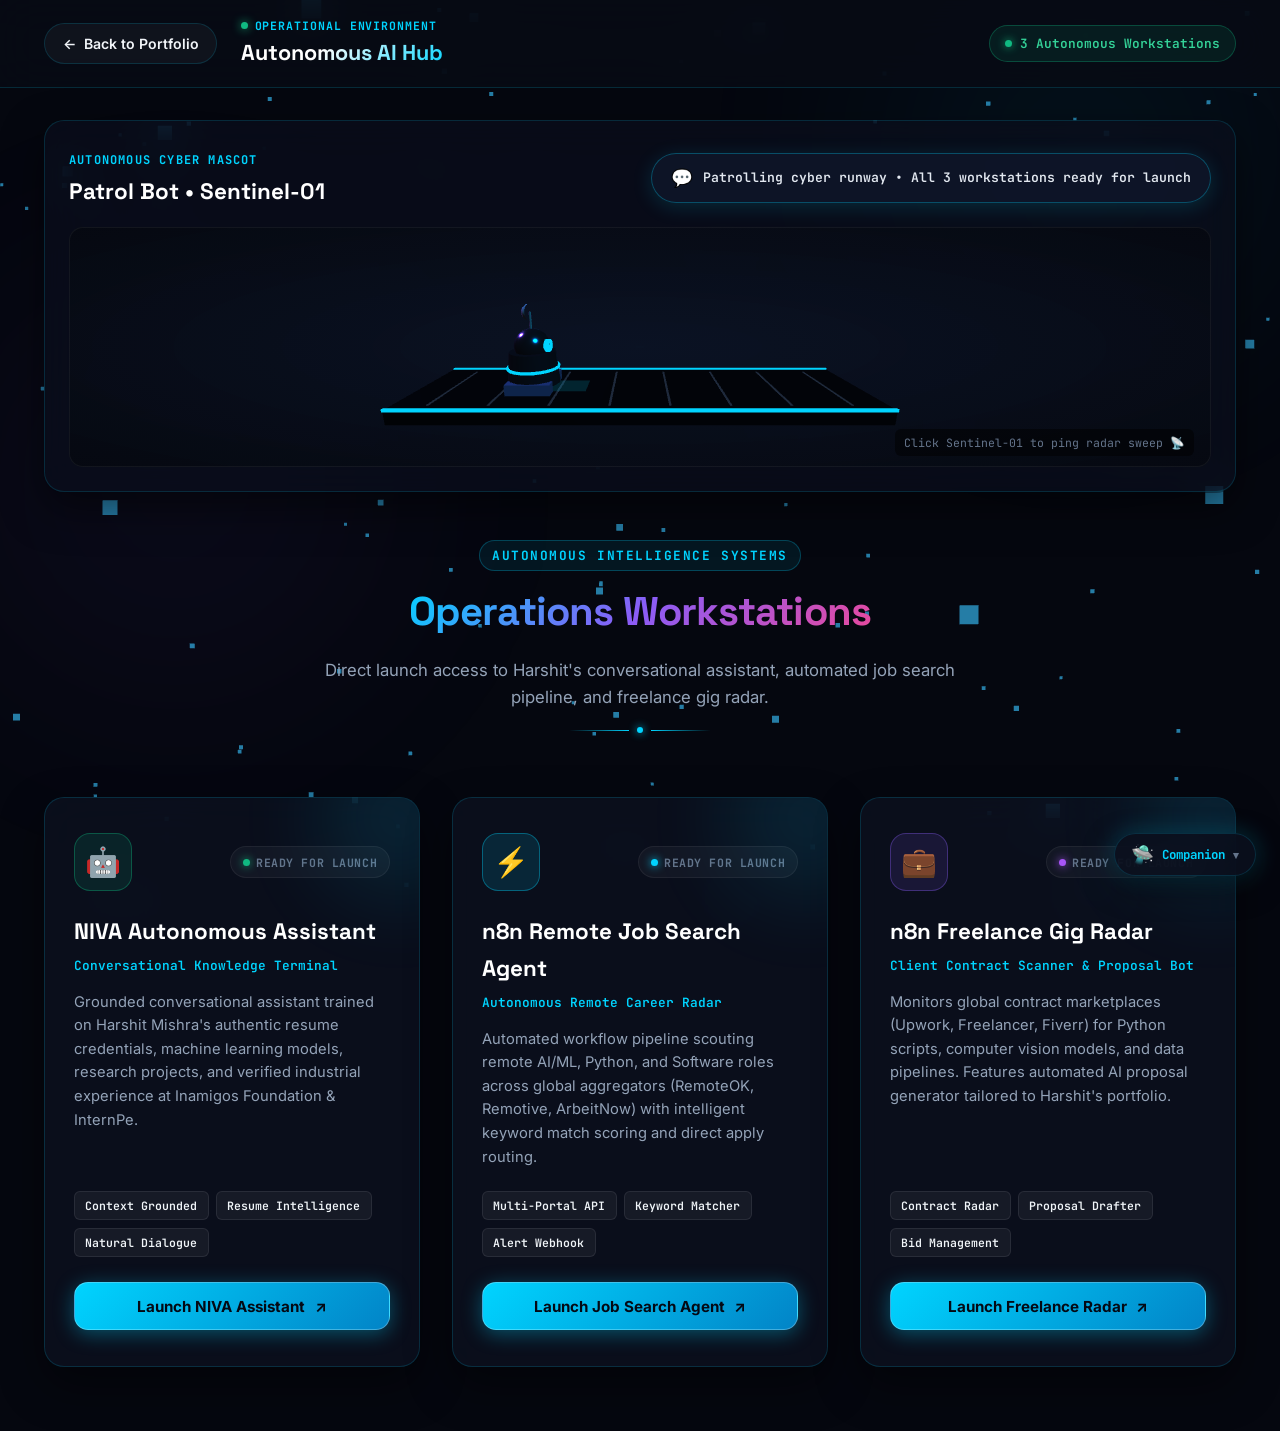
==== commit ccd89710: "feat: complete real data overhaul, physical acrylic badge upgrade, and dedicated AI Hub launch butto" ====
--- a/ai-hub.html
+++ b/ai-hub.html
@@ -12,8 +12,8 @@
   <link href="https://fonts.googleapis.com/css2?family=Inter:wght@300;400;500;600;700;800;900&family=Space+Grotesk:wght@500;600;700;800&family=JetBrains+Mono:wght@500;700&display=swap" rel="stylesheet" />
 
   <!-- Base and Hub Stylesheets -->
-  <link rel="stylesheet" href="css/styles.css?v=fresh-build-v1" />
-  <link rel="stylesheet" href="css/ai-hub.css?v=fresh-build-v1" />
+  <link rel="stylesheet" href="css/styles.css?v=fresh-build-v2" />
+  <link rel="stylesheet" href="css/ai-hub.css?v=fresh-build-v2" />
   <link rel="icon" href="data:image/svg+xml,<svg xmlns='http://www.w3.org/2000/svg' viewBox='0 0 100 100'><text y='.9em' font-size='90'>⚡</text></svg>" />
 </head>
 <body class="ai-hub-body">
@@ -48,7 +48,7 @@
       <div class="hub-header-right">
         <div class="hub-system-status">
           <span class="status-indicator-dot"></span>
-          <span class="status-label">3 Workstations Online</span>
+          <span class="status-label">3 Autonomous Workstations</span>
         </div>
       </div>
     </div>
@@ -67,13 +67,13 @@
           </div>
           <div class="roaming-speech-bubble" id="roamingSpeechBubble">
             <span class="bubble-icon">💬</span>
-            <span class="bubble-text" id="roamingBubbleText">Patrolling cyber perimeters • All 3 workstations operational</span>
+            <span class="bubble-text" id="roamingBubbleText">Patrolling cyber runway • All 3 workstations ready for launch</span>
           </div>
         </div>
 
         <div class="roaming-canvas-container" id="roamingBotContainer">
           <canvas id="roamingBotCanvas"></canvas>
-          <div class="roaming-canvas-hint">Click the Sentinel Bot to ping radar sweep 📡</div>
+          <div class="roaming-canvas-hint">Click Sentinel-01 to ping radar sweep 📡</div>
         </div>
       </div>
     </section>
@@ -82,8 +82,8 @@
     <section class="workstations-intro">
       <div class="section-heading text-center">
         <span class="section-kicker">Autonomous Intelligence Systems</span>
-        <h2 class="gradient-text">Interactive Operations Workstations</h2>
-        <p>Direct launch access to Harshit's conversational assistant, automated job scouting agent, and freelance radar.</p>
+        <h2 class="gradient-text">Operations Workstations</h2>
+        <p>Direct launch access to Harshit's conversational assistant, automated job search pipeline, and freelance gig radar.</p>
         <div class="decor-line"><span class="dot"></span></div>
       </div>
 
@@ -99,12 +99,12 @@
             </div>
             <div class="workstation-status">
               <span class="status-dot green"></span>
-              <span>GROUNDED LLM</span>
+              <span>READY FOR LAUNCH</span>
             </div>
           </div>
 
           <div class="workstation-info">
-            <h3 class="workstation-name">NIVA AI Assistant</h3>
+            <h3 class="workstation-name">NIVA Autonomous Assistant</h3>
             <span class="workstation-role">Conversational Knowledge Terminal</span>
             <p class="workstation-desc">
               Grounded conversational assistant trained on Harshit Mishra's authentic resume credentials, machine learning models, research projects, and verified industrial experience at Inamigos Foundation &amp; InternPe.
@@ -114,13 +114,13 @@
           <div class="workstation-features">
             <span class="feat-pill">Context Grounded</span>
             <span class="feat-pill">Resume Intelligence</span>
-            <span class="feat-pill">Real-Time Chat</span>
+            <span class="feat-pill">Natural Dialogue</span>
           </div>
 
           <div class="workstation-action">
-            <button class="btn btn-primary hub-launch-btn" id="openNivaBtn">
-              <span>Launch NIVA Terminal</span>
-              <span class="btn-arrow">→</span>
+            <button class="btn btn-primary hub-launch-btn" data-system="niva">
+              <span>Launch NIVA Assistant</span>
+              <span class="btn-arrow">↗</span>
             </button>
           </div>
         </div>
@@ -134,12 +134,12 @@
             </div>
             <div class="workstation-status">
               <span class="status-dot cyan"></span>
-              <span>n8n ORCHESTRATION</span>
+              <span>READY FOR LAUNCH</span>
             </div>
           </div>
 
           <div class="workstation-info">
-            <h3 class="workstation-name">n8n Job Search Agent</h3>
+            <h3 class="workstation-name">n8n Remote Job Search Agent</h3>
             <span class="workstation-role">Autonomous Remote Career Radar</span>
             <p class="workstation-desc">
               Automated workflow pipeline scouting remote AI/ML, Python, and Software roles across global aggregators (RemoteOK, Remotive, ArbeitNow) with intelligent keyword match scoring and direct apply routing.
@@ -147,15 +147,15 @@
           </div>
 
           <div class="workstation-features">
-            <span class="feat-pill">Real-Time Scraper</span>
+            <span class="feat-pill">Multi-Portal API</span>
             <span class="feat-pill">Keyword Matcher</span>
-            <span class="feat-pill">Application Tracker</span>
+            <span class="feat-pill">Alert Webhook</span>
           </div>
 
           <div class="workstation-action">
-            <button class="btn btn-primary hub-launch-btn" id="openJobAgentBtn">
+            <button class="btn btn-primary hub-launch-btn" data-system="n8n-jobs">
               <span>Launch Job Search Agent</span>
-              <span class="btn-arrow">→</span>
+              <span class="btn-arrow">↗</span>
             </button>
           </div>
         </div>
@@ -169,12 +169,12 @@
             </div>
             <div class="workstation-status">
               <span class="status-dot violet"></span>
-              <span>GIG RADAR</span>
+              <span>READY FOR LAUNCH</span>
             </div>
           </div>
 
           <div class="workstation-info">
-            <h3 class="workstation-name">n8n Freelance Gig Finder</h3>
+            <h3 class="workstation-name">n8n Freelance Gig Radar</h3>
             <span class="workstation-role">Client Contract Scanner &amp; Proposal Bot</span>
             <p class="workstation-desc">
               Monitors global contract marketplaces (Upwork, Freelancer, Fiverr) for Python scripts, computer vision models, and data pipelines. Features automated AI proposal generator tailored to Harshit's portfolio.
@@ -182,15 +182,15 @@
           </div>
 
           <div class="workstation-features">
-            <span class="feat-pill">Gig Radar</span>
-            <span class="feat-pill">Proposal Generator</span>
+            <span class="feat-pill">Contract Radar</span>
+            <span class="feat-pill">Proposal Drafter</span>
             <span class="feat-pill">Bid Management</span>
           </div>
 
           <div class="workstation-action">
-            <button class="btn btn-primary hub-launch-btn" id="openFreelanceBtn">
-              <span>Launch Freelance Finder</span>
-              <span class="btn-arrow">→</span>
+            <button class="btn btn-primary hub-launch-btn" data-system="n8n-freelance">
+              <span>Launch Freelance Radar</span>
+              <span class="btn-arrow">↗</span>
             </button>
           </div>
         </div>
@@ -200,173 +200,45 @@
 
   </main>
 
-  <!-- ===== MODAL 1: NIVA CONVERSATIONAL TERMINAL ===== -->
-  <div class="hub-modal-overlay" id="nivaModal">
-    <div class="hub-modal-window glass niva-window">
+  <!-- ===== DEPLOYMENT / LAUNCH CONFIGURATION MODAL ===== -->
+  <div class="hub-modal-overlay" id="launchConfigModal">
+    <div class="hub-modal-window glass launch-config-window">
       <div class="hub-modal-header">
         <div class="modal-header-left">
-          <div class="modal-header-icon niva-color">🤖</div>
+          <div class="modal-header-icon" id="launchModalIcon">🚀</div>
           <div>
-            <h3 class="modal-header-title">NIVA Autonomous Terminal</h3>
-            <span class="modal-header-sub">Grounded on Harshit Mishra's Resume &amp; Engineering Stack</span>
+            <h3 class="modal-header-title" id="launchModalTitle">System Launch Console</h3>
+            <span class="modal-header-sub" id="launchModalSub">Configure or launch live service endpoint</span>
           </div>
         </div>
         <div class="modal-header-right">
-          <span class="modal-live-pill"><span class="status-dot green"></span> Live Engine</span>
-          <button class="hub-modal-close" id="closeNivaBtn" aria-label="Close NIVA Terminal">&times;</button>
-        </div>
-      </div>
-
-      <div class="niva-chat-container">
-        <!-- Quick Starter Chips -->
-        <div class="niva-chips-row">
-          <button class="niva-chip" data-prompt="Who is Harshit Mishra?">Who is Harshit?</button>
-          <button class="niva-chip" data-prompt="What are his key machine learning projects?">Key ML Projects</button>
-          <button class="niva-chip" data-prompt="Tell me about his internship experience">Internships</button>
-          <button class="niva-chip" data-prompt="What programming languages and tech does he use?">Tech Stack</button>
-          <button class="niva-chip" data-prompt="How can I contact Harshit?">Contact Info</button>
-        </div>
-
-        <!-- Chat Conversation Log -->
-        <div class="niva-messages-box" id="nivaMessages">
-          <div class="niva-message bot-message">
-            <div class="msg-avatar">🤖</div>
-            <div class="msg-content">
-              <p>Greetings! I am <strong>NIVA</strong>, Harshit Mishra's autonomous AI assistant. I am fully grounded in his academic credentials, machine learning projects, industrial internships, and engineering competencies.</p>
-              <p>How may I assist you with your review or technical inquiry today?</p>
-            </div>
-          </div>
-        </div>
-
-        <!-- Chat Input Bar -->
-        <form class="niva-input-form" id="nivaForm">
-          <input type="text" id="nivaInput" class="niva-text-input" placeholder="Ask about Harshit's skills, projects, or background..." autocomplete="off" />
-          <button type="submit" class="btn btn-primary niva-send-btn" id="nivaSendBtn">
-            <span>Send</span>
-            <svg width="16" height="16" viewBox="0 0 24 24" fill="none" stroke="currentColor" stroke-width="2.5"><path d="M22 2L11 13M22 2l-7 20-4-9-9-4 20-7z"/></svg>
+          <span class="modal-live-pill"><span class="status-dot green"></span> Ready</span>
+          <button class="hub-modal-close" id="closeLaunchModalBtn" aria-label="Close Launch Modal">&times;</button>
+        </div>
+      </div>
+
+      <div class="launch-modal-body">
+        <div class="launch-info-banner">
+          <p id="launchModalDesc">
+            This autonomous workstation is pre-configured and ready for deployment.
+          </p>
+        </div>
+
+        <div class="launch-url-group">
+          <label for="launchUrlInput" class="launch-label">Target Service / Webhook URL</label>
+          <div class="launch-input-wrapper">
+            <input type="url" id="launchUrlInput" class="launch-url-field" placeholder="https://..." />
+            <button class="btn btn-secondary btn-sm" id="saveUrlBtn">Save Endpoint</button>
+          </div>
+          <span class="launch-hint">You can add your live link here, or leave it blank to update later. It will be saved automatically.</span>
+        </div>
+
+        <div class="launch-actions-footer">
+          <button class="btn btn-primary launch-proceed-btn" id="launchProceedBtn">
+            <span>Open Service In New Tab</span>
+            <span class="btn-arrow">↗</span>
           </button>
-        </form>
-      </div>
-    </div>
-  </div>
-
-  <!-- ===== MODAL 2: n8n JOB SEARCH AGENT CONSOLE ===== -->
-  <div class="hub-modal-overlay" id="jobAgentModal">
-    <div class="hub-modal-window glass wide-window">
-      <div class="hub-modal-header">
-        <div class="modal-header-left">
-          <div class="modal-header-icon job-color">⚡</div>
-          <div>
-            <h3 class="modal-header-title">n8n Remote Job Search Agent</h3>
-            <span class="modal-header-sub">Continuous Opportunity Radar &bull; Multi-Portal Aggregator</span>
-          </div>
-        </div>
-        <div class="modal-header-right">
-          <button class="btn btn-secondary trigger-sync-btn" id="syncJobsBtn">
-            <span>Sync n8n Webhook</span> 🔄
-          </button>
-          <button class="hub-modal-close" id="closeJobAgentBtn" aria-label="Close Job Agent">&times;</button>
-        </div>
-      </div>
-
-      <div class="job-console-body">
-        <!-- Controls & Filters Bar -->
-        <div class="job-filter-bar">
-          <div class="search-input-wrapper">
-            <input type="text" id="jobSearchInput" class="hub-search-field" placeholder="Search title or technology (e.g. Python, Machine Learning)..." />
-          </div>
-          <div class="filter-dropdowns">
-            <select id="jobTypeFilter" class="hub-select-field">
-              <option value="all">All Role Types</option>
-              <option value="Machine Learning">Machine Learning / AI</option>
-              <option value="Python">Python Developer</option>
-              <option value="Data">Data Analytics</option>
-              <option value="Full-Stack">Full-Stack / Web</option>
-            </select>
-            <div class="job-counter-pill">
-              <span id="jobsCount">0</span> Roles Loaded
-            </div>
-          </div>
-        </div>
-
-        <!-- Workflow Execution Status Strip -->
-        <div class="n8n-workflow-strip">
-          <div class="workflow-node complete"><span class="node-icon">⏱</span> Cron Trigger</div>
-          <div class="workflow-arrow">→</div>
-          <div class="workflow-node complete"><span class="node-icon">🌐</span> Multi-Portal API</div>
-          <div class="workflow-arrow">→</div>
-          <div class="workflow-node complete"><span class="node-icon">🔍</span> Resume Matcher (85%+)</div>
-          <div class="workflow-arrow">→</div>
-          <div class="workflow-node active"><span class="node-icon">📬</span> Dispatch &amp; Alerts</div>
-        </div>
-
-        <!-- Jobs Grid Container -->
-        <div class="jobs-list-container" id="jobsList">
-          <!-- Dynamic Job Cards injected here -->
-        </div>
-      </div>
-    </div>
-  </div>
-
-  <!-- ===== MODAL 3: n8n FREELANCE GIG FINDER CONSOLE ===== -->
-  <div class="hub-modal-overlay" id="freelanceModal">
-    <div class="hub-modal-window glass wide-window">
-      <div class="hub-modal-header">
-        <div class="modal-header-left">
-          <div class="modal-header-icon freelance-color">💼</div>
-          <div>
-            <h3 class="modal-header-title">n8n Freelance Gig Finder &amp; Proposal Bot</h3>
-            <span class="modal-header-sub">Global Contract Radar &bull; Automated Tailored Proposals</span>
-          </div>
-        </div>
-        <div class="modal-header-right">
-          <div class="bids-tracker-badge">
-            Bids Sent: <strong id="activeBidsCount">3</strong>
-          </div>
-          <button class="hub-modal-close" id="closeFreelanceBtn" aria-label="Close Freelance Finder">&times;</button>
-        </div>
-      </div>
-
-      <div class="freelance-console-body">
-        <div class="freelance-layout-grid">
-          <!-- Left: Available Gigs Feed -->
-          <div class="gigs-feed-column">
-            <div class="column-header-row">
-              <h4>Active Contract Opportunities</h4>
-              <span class="pulse-tag">Live Feed</span>
-            </div>
-            <div class="gigs-list" id="gigsList">
-              <!-- Dynamically populated gigs -->
-            </div>
-          </div>
-
-          <!-- Right: Intelligent Proposal Generator -->
-          <div class="proposal-generator-column">
-            <div class="proposal-box glass">
-              <div class="proposal-header">
-                <div>
-                  <h4>Automated Proposal Generator</h4>
-                  <p class="subtext">Customized with Harshit's verified competencies</p>
-                </div>
-                <button class="btn btn-secondary btn-sm" id="copyProposalBtn" title="Copy proposal to clipboard">
-                  📋 Copy Text
-                </button>
-              </div>
-
-              <div class="selected-gig-banner" id="selectedGigBanner">
-                <span>Selected Contract:</span> <strong id="selectedGigTitle">Select any contract on the left</strong>
-              </div>
-
-              <textarea class="proposal-textarea" id="proposalText" readonly placeholder="Click 'Generate Proposal' on any gig to draft an authentic bid pitch..."></textarea>
-
-              <div class="proposal-footer-actions">
-                <button class="btn btn-primary" id="submitBidBtn" disabled>
-                  <span>Submit &amp; Track Bid</span> 🚀
-                </button>
-                <span class="bid-status-feedback" id="bidStatusFeedback"></span>
-              </div>
-            </div>
-          </div>
+          <button class="btn btn-secondary" id="cancelLaunchBtn">Dismiss</button>
         </div>
       </div>
     </div>
@@ -392,8 +264,8 @@
   <!-- Three.js Engine -->
   <script src="js/three.min.js"></script>
   <!-- 5-in-1 Interactive Companion Engine -->
-  <script src="js/companion.js?v=fresh-build-v1"></script>
+  <script src="js/companion.js?v=fresh-build-v2"></script>
   <!-- AI Hub Application Engine -->
-  <script src="js/ai-hub.js?v=fresh-build-v1"></script>
+  <script src="js/ai-hub.js?v=fresh-build-v2"></script>
 </body>
 </html>
--- a/css/styles.css
+++ b/css/styles.css
@@ -1066,6 +1066,20 @@
   border-radius: var(--radius-full);
 }
 
+.edu-score-pill {
+  display: inline-flex;
+  align-items: center;
+  font-family: var(--font-mono);
+  font-size: 0.8rem;
+  font-weight: 700;
+  color: #34d399;
+  background: rgba(16, 185, 129, 0.12);
+  border: 1px solid rgba(16, 185, 129, 0.3);
+  padding: 0.25rem 0.7rem;
+  border-radius: var(--radius-full);
+  margin-bottom: 0.75rem;
+}
+
 .role-title {
   font-size: 1.35rem;
   font-weight: 700;
@@ -1154,6 +1168,52 @@
   font-family: var(--font-heading);
   font-size: 1.25rem;
   font-weight: 700;
+  margin: 0;
+}
+
+.category-tagline {
+  font-family: var(--font-mono);
+  font-size: 0.75rem;
+  color: var(--text-muted);
+  display: block;
+  margin-top: 0.2rem;
+}
+
+.skill-badge-cloud {
+  display: flex;
+  flex-wrap: wrap;
+  gap: 0.55rem;
+  margin-top: 0.5rem;
+}
+
+.skill-badge-pill {
+  display: inline-flex;
+  align-items: center;
+  gap: 0.45rem;
+  padding: 0.45rem 0.85rem;
+  background: rgba(255, 255, 255, 0.035);
+  border: 1px solid rgba(255, 255, 255, 0.08);
+  border-radius: var(--radius-md);
+  font-size: 0.85rem;
+  font-weight: 600;
+  color: var(--text-primary);
+  transition: all 0.2s cubic-bezier(0.2, 0, 0.2, 1);
+}
+
+.skill-badge-pill:hover {
+  background: rgba(0, 212, 255, 0.12);
+  border-color: rgba(0, 212, 255, 0.35);
+  color: #fff;
+  transform: translateY(-2px);
+  box-shadow: 0 4px 15px rgba(0, 212, 255, 0.15);
+}
+
+.badge-dot {
+  width: 6px;
+  height: 6px;
+  border-radius: 50%;
+  background: var(--accent-cyan);
+  box-shadow: 0 0 6px var(--accent-cyan);
 }
 
 .skill-items-list {
@@ -1311,9 +1371,58 @@
 
 .cert-header {
   display: flex;
-  align-items: flex-start;
-  gap: 1rem;
+  align-items: center;
+  justify-content: space-between;
   margin-bottom: 1.25rem;
+}
+
+.cert-icon {
+  font-size: 1.8rem;
+  width: 48px;
+  height: 48px;
+  border-radius: var(--radius-md);
+  background: rgba(139, 92, 246, 0.12);
+  border: 1px solid rgba(139, 92, 246, 0.35);
+  display: flex;
+  align-items: center;
+  justify-content: center;
+}
+
+.cert-date {
+  font-family: var(--font-mono);
+  font-size: 0.75rem;
+  color: var(--text-muted);
+  background: rgba(255, 255, 255, 0.04);
+  padding: 0.25rem 0.6rem;
+  border-radius: var(--radius-full);
+}
+
+.cert-actions {
+  margin-top: 1.25rem;
+  padding-top: 1rem;
+  border-top: 1px solid var(--border-subtle);
+}
+
+.cert-btn-verify {
+  display: inline-flex;
+  align-items: center;
+  gap: 0.4rem;
+  font-family: var(--font-mono);
+  font-size: 0.82rem;
+  font-weight: 700;
+  color: var(--accent-cyan);
+  padding: 0.45rem 0.9rem;
+  border-radius: var(--radius-md);
+  background: rgba(0, 212, 255, 0.08);
+  border: 1px solid rgba(0, 212, 255, 0.25);
+  transition: all 0.2s ease;
+  text-decoration: none;
+}
+
+.cert-btn-verify:hover {
+  background: rgba(0, 212, 255, 0.2);
+  color: #fff;
+  transform: translateX(3px);
 }
 
 .cert-icon-box {
@@ -1810,3 +1919,4 @@
   .hero-stats-row { gap: 1.25rem; padding: 1rem 1.25rem; }
   .stat-number { font-size: 1.4rem; }
 }
+
--- a/css/ai-hub.css
+++ b/css/ai-hub.css
@@ -443,6 +443,88 @@
   height: 720px;
 }
 
+.launch-config-window {
+  max-width: 620px;
+}
+
+.launch-modal-body {
+  padding: 1.6rem;
+  display: flex;
+  flex-direction: column;
+  gap: 1.4rem;
+}
+
+.launch-info-banner {
+  background: rgba(0, 212, 255, 0.08);
+  border: 1px solid rgba(0, 212, 255, 0.25);
+  border-radius: var(--radius-md, 12px);
+  padding: 1rem 1.25rem;
+}
+
+.launch-info-banner p {
+  margin: 0;
+  font-size: 0.92rem;
+  line-height: 1.6;
+  color: var(--text-secondary, #cbd5e1);
+}
+
+.launch-url-group {
+  display: flex;
+  flex-direction: column;
+  gap: 0.5rem;
+}
+
+.launch-label {
+  font-family: var(--font-mono, monospace);
+  font-size: 0.8rem;
+  font-weight: 700;
+  color: var(--accent-cyan, #00d4ff);
+}
+
+.launch-input-wrapper {
+  display: flex;
+  gap: 0.6rem;
+}
+
+.launch-url-field {
+  flex: 1;
+  background: rgba(15, 23, 42, 0.8);
+  border: 1px solid rgba(255, 255, 255, 0.12);
+  border-radius: 10px;
+  padding: 0.75rem 1rem;
+  color: #fff;
+  font-family: var(--font-mono, monospace);
+  font-size: 0.88rem;
+  outline: none;
+  transition: border-color 0.2s ease;
+}
+
+.launch-url-field:focus {
+  border-color: var(--accent-cyan, #00d4ff);
+  box-shadow: 0 0 15px rgba(0, 212, 255, 0.2);
+}
+
+.launch-hint {
+  font-size: 0.78rem;
+  color: var(--text-muted, #94a3b8);
+  line-height: 1.4;
+}
+
+.launch-actions-footer {
+  display: flex;
+  align-items: center;
+  gap: 0.8rem;
+  padding-top: 0.5rem;
+}
+
+.launch-proceed-btn {
+  flex: 1;
+  display: flex;
+  align-items: center;
+  justify-content: center;
+  gap: 0.5rem;
+}
+
 .hub-modal-header {
   display: flex;
   align-items: center;
@@ -1158,3 +1240,4 @@
     height: 94vh;
   }
 }
+
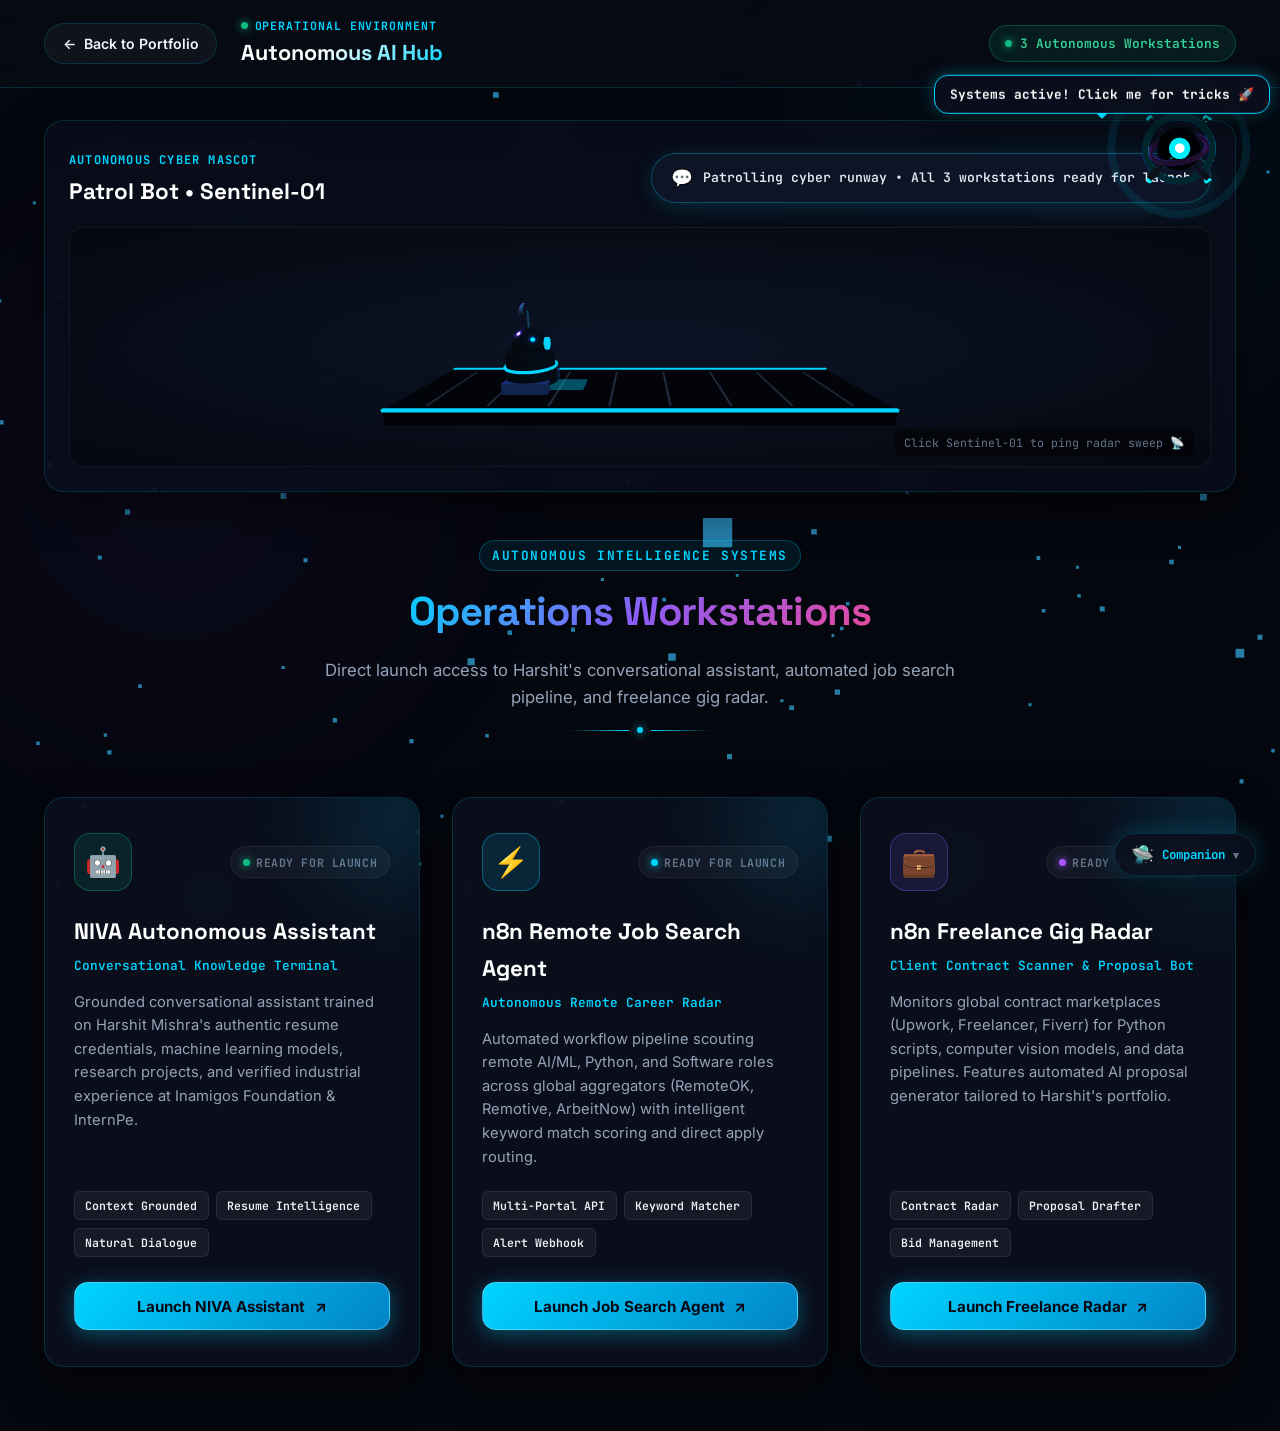
==== commit d6d0c141: "feat: upgrade companion size & autonomous patrol, add interactive skill learning roadmaps, and featu" ====
--- a/ai-hub.html
+++ b/ai-hub.html
@@ -264,8 +264,8 @@
   <!-- Three.js Engine -->
   <script src="js/three.min.js"></script>
   <!-- 5-in-1 Interactive Companion Engine -->
-  <script src="js/companion.js?v=fresh-build-v2"></script>
+  <script src="js/companion.js?v=v3-companion-upgrade"></script>
   <!-- AI Hub Application Engine -->
-  <script src="js/ai-hub.js?v=fresh-build-v2"></script>
+  <script src="js/ai-hub.js?v=v3-companion-upgrade"></script>
 </body>
 </html>
--- a/css/styles.css
+++ b/css/styles.css
@@ -127,6 +127,47 @@
   display: block;
 }
 
+/* Floating Companion Speech & Telemetry Bubble */
+.companion-speech-bubble {
+  position: fixed;
+  top: 0;
+  left: 0;
+  padding: 0.5rem 0.95rem;
+  background: rgba(11, 15, 29, 0.94);
+  border: 1px solid var(--accent-cyan);
+  border-radius: var(--radius-md);
+  color: #ffffff;
+  font-family: var(--font-mono);
+  font-size: 0.8rem;
+  font-weight: 700;
+  pointer-events: none;
+  z-index: 1005;
+  box-shadow: 0 8px 25px rgba(0, 0, 0, 0.6), 0 0 15px rgba(0, 212, 255, 0.4);
+  backdrop-filter: blur(12px);
+  -webkit-backdrop-filter: blur(12px);
+  opacity: 0;
+  transform: translate(-9999px, -9999px) scale(0.85);
+  transition: opacity 0.25s ease, transform 0.2s cubic-bezier(0.2, 0, 0.2, 1);
+  white-space: nowrap;
+}
+
+.companion-speech-bubble.visible {
+  opacity: 1;
+}
+
+.companion-speech-bubble::after {
+  content: '';
+  position: absolute;
+  bottom: -6px;
+  left: 50%;
+  transform: translateX(-50%);
+  width: 0;
+  height: 0;
+  border-left: 6px solid transparent;
+  border-right: 6px solid transparent;
+  border-top: 6px solid var(--accent-cyan);
+}
+
 /* Ambient Radial Glows */
 .ambient-glow {
   position: fixed;
@@ -1179,6 +1220,62 @@
   margin-top: 0.2rem;
 }
 
+/* Interactive Skill Learning Callout Banner */
+.skill-instruction-banner {
+  background: rgba(0, 212, 255, 0.05);
+  border: 1px solid rgba(0, 212, 255, 0.25);
+  border-radius: var(--radius-lg);
+  padding: 1.25rem 1.75rem;
+  margin-bottom: 2.5rem;
+  backdrop-filter: blur(12px);
+  -webkit-backdrop-filter: blur(12px);
+  box-shadow: 0 8px 32px rgba(0, 0, 0, 0.2), 0 0 15px rgba(0, 212, 255, 0.08);
+  transition: all 0.3s ease;
+}
+
+.skill-instruction-banner:hover {
+  border-color: rgba(0, 212, 255, 0.45);
+  box-shadow: 0 8px 32px rgba(0, 0, 0, 0.3), 0 0 25px rgba(0, 212, 255, 0.18);
+}
+
+.instruction-content {
+  display: flex;
+  align-items: center;
+  gap: 1.2rem;
+}
+
+.instruction-icon {
+  font-size: 2rem;
+  line-height: 1;
+  display: flex;
+  align-items: center;
+  justify-content: center;
+  width: 48px;
+  height: 48px;
+  border-radius: 50%;
+  background: rgba(0, 212, 255, 0.12);
+  border: 1px solid rgba(0, 212, 255, 0.3);
+  flex-shrink: 0;
+  animation: pulse-glow 3s infinite alternate;
+}
+
+.instruction-title {
+  display: block;
+  font-family: var(--font-heading);
+  font-size: 1.05rem;
+  font-weight: 700;
+  color: var(--accent-cyan);
+  margin-bottom: 0.25rem;
+  letter-spacing: -0.01em;
+}
+
+.instruction-desc {
+  font-size: 0.9rem;
+  color: var(--text-secondary);
+  line-height: 1.5;
+  margin: 0;
+}
+
 .skill-badge-cloud {
   display: flex;
   flex-wrap: wrap;
@@ -1189,23 +1286,55 @@
 .skill-badge-pill {
   display: inline-flex;
   align-items: center;
-  gap: 0.45rem;
+  gap: 0.5rem;
   padding: 0.45rem 0.85rem;
   background: rgba(255, 255, 255, 0.035);
   border: 1px solid rgba(255, 255, 255, 0.08);
   border-radius: var(--radius-md);
+  font-family: inherit;
   font-size: 0.85rem;
   font-weight: 600;
   color: var(--text-primary);
+  cursor: pointer;
+  user-select: none;
+  outline: none;
+  transition: all 0.22s cubic-bezier(0.2, 0, 0.2, 1);
+}
+
+.skill-badge-pill:hover, .skill-badge-pill:focus-visible {
+  background: rgba(0, 212, 255, 0.15);
+  border-color: rgba(0, 212, 255, 0.5);
+  color: #fff;
+  transform: translateY(-2px) scale(1.02);
+  box-shadow: 0 4px 20px rgba(0, 212, 255, 0.22);
+}
+
+.skill-badge-pill:active {
+  transform: translateY(0) scale(0.98);
+}
+
+.skill-learn-hint {
+  display: inline-flex;
+  align-items: center;
+  gap: 0.25rem;
+  font-family: var(--font-mono);
+  font-size: 0.68rem;
+  font-weight: 700;
+  color: var(--accent-cyan);
+  background: rgba(0, 212, 255, 0.12);
+  border: 1px solid rgba(0, 212, 255, 0.3);
+  padding: 0.15rem 0.45rem;
+  border-radius: var(--radius-sm);
+  margin-left: 0.35rem;
   transition: all 0.2s cubic-bezier(0.2, 0, 0.2, 1);
 }
 
-.skill-badge-pill:hover {
-  background: rgba(0, 212, 255, 0.12);
-  border-color: rgba(0, 212, 255, 0.35);
-  color: #fff;
-  transform: translateY(-2px);
-  box-shadow: 0 4px 15px rgba(0, 212, 255, 0.15);
+.skill-badge-pill:hover .skill-learn-hint {
+  background: var(--accent-cyan);
+  color: #0b0f19;
+  border-color: var(--accent-cyan);
+  transform: translateY(-1px);
+  box-shadow: 0 0 10px rgba(0, 212, 255, 0.5);
 }
 
 .badge-dot {
@@ -1290,12 +1419,43 @@
   flex-direction: column;
   justify-content: space-between;
   height: 100%;
+  position: relative;
+  transition: all 0.3s cubic-bezier(0.2, 0, 0.2, 1);
+}
+
+/* Featured Top Project Styling */
+.project-card.featured-project {
+  border-color: rgba(0, 212, 255, 0.45);
+  background: radial-gradient(circle at top right, rgba(0, 212, 255, 0.12), transparent 60%), rgba(11, 15, 29, 0.85);
+  box-shadow: 0 10px 35px rgba(0, 212, 255, 0.15), 0 0 25px rgba(0, 212, 255, 0.08);
+}
+
+.project-card.featured-project:hover {
+  border-color: var(--accent-cyan);
+  box-shadow: 0 15px 45px rgba(0, 212, 255, 0.28), 0 0 35px rgba(0, 212, 255, 0.15);
+}
+
+.project-featured-badge {
+  display: inline-flex;
+  align-items: center;
+  gap: 0.4rem;
+  padding: 0.35rem 0.8rem;
+  background: rgba(0, 212, 255, 0.15);
+  border: 1px solid rgba(0, 212, 255, 0.4);
+  border-radius: var(--radius-full);
+  font-family: var(--font-mono);
+  font-size: 0.72rem;
+  font-weight: 700;
+  color: var(--accent-cyan);
+  text-transform: uppercase;
+  letter-spacing: 0.05em;
+  margin-bottom: 0.85rem;
 }
 
 .project-card-header {
   display: flex;
   justify-content: space-between;
-  align-items: flex-start;
+  align-items: center;
   margin-bottom: 1.25rem;
 }
 
@@ -1311,7 +1471,45 @@
   font-size: 1.4rem;
 }
 
-.project-links-row { display: flex; gap: 0.6rem; }
+.project-links-row {
+  display: flex;
+  align-items: center;
+  gap: 0.65rem;
+}
+
+/* Live Demo Pill Button */
+.btn-live-preview {
+  display: inline-flex;
+  align-items: center;
+  gap: 0.45rem;
+  padding: 0.45rem 0.95rem;
+  background: linear-gradient(135deg, rgba(0, 212, 255, 0.22), rgba(79, 70, 229, 0.28));
+  border: 1px solid rgba(0, 212, 255, 0.55);
+  border-radius: var(--radius-full);
+  color: #ffffff;
+  font-size: 0.82rem;
+  font-weight: 700;
+  text-decoration: none;
+  box-shadow: 0 4px 15px rgba(0, 212, 255, 0.18);
+  transition: all 0.22s cubic-bezier(0.2, 0, 0.2, 1);
+}
+
+.btn-live-preview:hover {
+  background: linear-gradient(135deg, rgba(0, 212, 255, 0.4), rgba(79, 70, 229, 0.45));
+  border-color: var(--accent-cyan);
+  color: #ffffff;
+  transform: translateY(-2px);
+  box-shadow: 0 6px 22px rgba(0, 212, 255, 0.35);
+}
+
+.live-pulse-dot {
+  width: 7px;
+  height: 7px;
+  border-radius: 50%;
+  background: #10b981;
+  box-shadow: 0 0 8px #10b981;
+  animation: pulse-glow 2s infinite;
+}
 
 .icon-link {
   width: 36px;
@@ -1330,6 +1528,7 @@
   background: rgba(0, 212, 255, 0.15);
   color: var(--accent-cyan);
   border-color: var(--accent-cyan);
+  transform: translateY(-2px);
 }
 
 .project-title {
@@ -1667,6 +1866,359 @@
 }
 
 .footer-links a:hover { color: var(--accent-cyan); }
+
+/* ---------- SKILL LEARNING ROADMAP & RESOURCES MODAL ---------- */
+.skill-modal-overlay {
+  position: fixed;
+  inset: 0;
+  background: rgba(3, 5, 12, 0.88);
+  backdrop-filter: blur(16px);
+  -webkit-backdrop-filter: blur(16px);
+  z-index: 2000;
+  display: none;
+  align-items: center;
+  justify-content: center;
+  padding: 1.5rem;
+  opacity: 0;
+  transition: opacity 0.3s ease;
+}
+
+.skill-modal-overlay.active {
+  display: flex;
+  opacity: 1;
+}
+
+.skill-modal {
+  position: relative;
+  width: 100%;
+  max-width: 720px;
+  max-height: 88vh;
+  overflow-y: auto;
+  padding: 2.25rem 2.5rem;
+  transform: scale(0.92);
+  transition: transform 0.3s cubic-bezier(0.2, 0, 0.2, 1);
+  scrollbar-width: thin;
+  scrollbar-color: rgba(0, 212, 255, 0.4) rgba(255, 255, 255, 0.04);
+}
+
+.skill-modal::-webkit-scrollbar {
+  width: 6px;
+}
+
+.skill-modal::-webkit-scrollbar-track {
+  background: rgba(255, 255, 255, 0.04);
+  border-radius: 4px;
+}
+
+.skill-modal::-webkit-scrollbar-thumb {
+  background: rgba(0, 212, 255, 0.4);
+  border-radius: 4px;
+}
+
+.skill-modal::-webkit-scrollbar-thumb:hover {
+  background: var(--accent-cyan);
+}
+
+.skill-modal-overlay.active .skill-modal {
+  transform: scale(1);
+}
+
+.skill-modal-close {
+  position: absolute;
+  top: 1.25rem;
+  right: 1.25rem;
+  width: 36px;
+  height: 36px;
+  border-radius: 50%;
+  background: rgba(255, 255, 255, 0.05);
+  border: 1px solid var(--border-subtle);
+  color: var(--text-secondary);
+  font-size: 1.4rem;
+  display: flex;
+  align-items: center;
+  justify-content: center;
+  cursor: pointer;
+  transition: all 0.2s ease;
+}
+
+.skill-modal-close:hover {
+  background: rgba(255, 255, 255, 0.15);
+  color: #fff;
+  border-color: var(--accent-cyan);
+}
+
+.skill-modal-header {
+  display: flex;
+  align-items: flex-start;
+  gap: 1.25rem;
+  margin-bottom: 2rem;
+  padding-bottom: 1.5rem;
+  border-bottom: 1px solid var(--border-subtle);
+}
+
+.skill-modal-icon {
+  width: 60px;
+  height: 60px;
+  border-radius: var(--radius-md);
+  background: rgba(0, 212, 255, 0.12);
+  border: 1px solid rgba(0, 212, 255, 0.35);
+  display: flex;
+  align-items: center;
+  justify-content: center;
+  font-size: 2rem;
+  flex-shrink: 0;
+  box-shadow: 0 0 20px rgba(0, 212, 255, 0.18);
+}
+
+.skill-modal-titles {
+  flex-grow: 1;
+}
+
+.skill-modal-badge-row {
+  display: flex;
+  align-items: center;
+  gap: 0.6rem;
+  flex-wrap: wrap;
+  margin-bottom: 0.4rem;
+}
+
+.skill-modal-badge {
+  font-family: var(--font-mono);
+  font-size: 0.75rem;
+  font-weight: 700;
+  color: var(--accent-cyan);
+  background: rgba(0, 212, 255, 0.12);
+  border: 1px solid rgba(0, 212, 255, 0.3);
+  padding: 0.25rem 0.65rem;
+  border-radius: var(--radius-full);
+  text-transform: uppercase;
+}
+
+.skill-modal-subtag {
+  font-size: 0.75rem;
+  font-weight: 600;
+  color: #a5b4fc;
+  background: rgba(99, 102, 241, 0.15);
+  border: 1px solid rgba(99, 102, 241, 0.35);
+  padding: 0.25rem 0.65rem;
+  border-radius: var(--radius-full);
+}
+
+.skill-modal-title {
+  font-family: var(--font-heading);
+  font-size: 1.55rem;
+  font-weight: 800;
+  line-height: 1.2;
+  color: #fff;
+  margin-bottom: 0.3rem;
+}
+
+.skill-modal-subtitle {
+  font-size: 0.88rem;
+  color: var(--text-secondary);
+  line-height: 1.45;
+  margin: 0;
+}
+
+.skill-modal-body {
+  display: flex;
+  flex-direction: column;
+  gap: 1.85rem;
+}
+
+.skill-modal-section {
+  display: flex;
+  flex-direction: column;
+  gap: 0.85rem;
+}
+
+.section-subtitle {
+  font-family: var(--font-heading);
+  font-size: 1rem;
+  font-weight: 700;
+  color: var(--text-primary);
+  display: flex;
+  align-items: center;
+  gap: 0.5rem;
+  margin: 0;
+}
+
+.subtitle-icon {
+  font-size: 1.15rem;
+}
+
+/* Roadmap Timeline Steps */
+.roadmap-timeline {
+  display: flex;
+  flex-direction: column;
+  gap: 0.75rem;
+}
+
+.roadmap-step-item {
+  display: flex;
+  gap: 1rem;
+  padding: 1rem 1.15rem;
+  background: rgba(255, 255, 255, 0.025);
+  border: 1px solid rgba(255, 255, 255, 0.07);
+  border-radius: var(--radius-md);
+  transition: all 0.2s ease;
+}
+
+.roadmap-step-item:hover {
+  background: rgba(0, 212, 255, 0.05);
+  border-color: rgba(0, 212, 255, 0.25);
+  transform: translateX(3px);
+}
+
+.step-num-badge {
+  font-family: var(--font-mono);
+  font-size: 0.78rem;
+  font-weight: 800;
+  color: var(--accent-cyan);
+  background: rgba(0, 212, 255, 0.12);
+  border: 1px solid rgba(0, 212, 255, 0.3);
+  width: 32px;
+  height: 32px;
+  border-radius: 50%;
+  display: flex;
+  align-items: center;
+  justify-content: center;
+  flex-shrink: 0;
+}
+
+.step-info {
+  display: flex;
+  flex-direction: column;
+  gap: 0.25rem;
+}
+
+.step-title {
+  font-size: 0.92rem;
+  font-weight: 700;
+  color: var(--text-primary);
+}
+
+.step-desc {
+  font-size: 0.84rem;
+  color: var(--text-secondary);
+  line-height: 1.5;
+  margin: 0;
+}
+
+/* Resources Grid */
+.resources-grid {
+  display: grid;
+  grid-template-columns: repeat(2, 1fr);
+  gap: 0.85rem;
+}
+
+.resource-card-link {
+  display: flex;
+  flex-direction: column;
+  gap: 0.3rem;
+  padding: 1rem 1.15rem;
+  background: rgba(255, 255, 255, 0.03);
+  border: 1px solid rgba(255, 255, 255, 0.08);
+  border-radius: var(--radius-md);
+  text-decoration: none;
+  transition: all 0.22s cubic-bezier(0.2, 0, 0.2, 1);
+}
+
+.resource-card-link:hover {
+  background: rgba(0, 212, 255, 0.09);
+  border-color: rgba(0, 212, 255, 0.4);
+  transform: translateY(-2px);
+  box-shadow: 0 4px 18px rgba(0, 212, 255, 0.15);
+}
+
+.resource-card-title-row {
+  display: flex;
+  align-items: center;
+  justify-content: space-between;
+  gap: 0.5rem;
+}
+
+.resource-card-name {
+  font-size: 0.88rem;
+  font-weight: 700;
+  color: var(--accent-cyan);
+}
+
+.resource-card-icon {
+  font-size: 0.82rem;
+  color: var(--text-muted);
+  transition: all 0.2s ease;
+}
+
+.resource-card-link:hover .resource-card-icon {
+  color: var(--accent-cyan);
+  transform: translate(2px, -2px);
+}
+
+.resource-card-desc {
+  font-size: 0.8rem;
+  color: var(--text-muted);
+  line-height: 1.45;
+  margin: 0;
+}
+
+/* Practice Project Ideas */
+.projects-idea-list {
+  list-style: none;
+  padding: 0;
+  margin: 0;
+  display: flex;
+  flex-direction: column;
+  gap: 0.6rem;
+}
+
+.projects-idea-list li {
+  display: flex;
+  align-items: flex-start;
+  gap: 0.65rem;
+  padding: 0.75rem 1rem;
+  background: rgba(255, 255, 255, 0.02);
+  border: 1px solid rgba(255, 255, 255, 0.06);
+  border-radius: var(--radius-md);
+  font-size: 0.85rem;
+  color: var(--text-secondary);
+  line-height: 1.5;
+}
+
+.idea-marker {
+  color: #10b981;
+  font-weight: 800;
+  flex-shrink: 0;
+}
+
+.projects-idea-list strong {
+  color: var(--text-primary);
+}
+
+/* Modal Footer */
+.skill-modal-footer {
+  display: flex;
+  align-items: center;
+  justify-content: space-between;
+  margin-top: 2rem;
+  padding-top: 1.5rem;
+  border-top: 1px solid var(--border-subtle);
+  flex-wrap: wrap;
+  gap: 1rem;
+}
+
+@media (max-width: 680px) {
+  .resources-grid {
+    grid-template-columns: 1fr;
+  }
+  .skill-modal {
+    padding: 1.75rem 1.5rem;
+  }
+  .skill-modal-header {
+    flex-direction: column;
+    align-items: flex-start;
+  }
+}
 
 /* ---------- CERTIFICATE MODAL ---------- */
 .cert-modal-overlay {
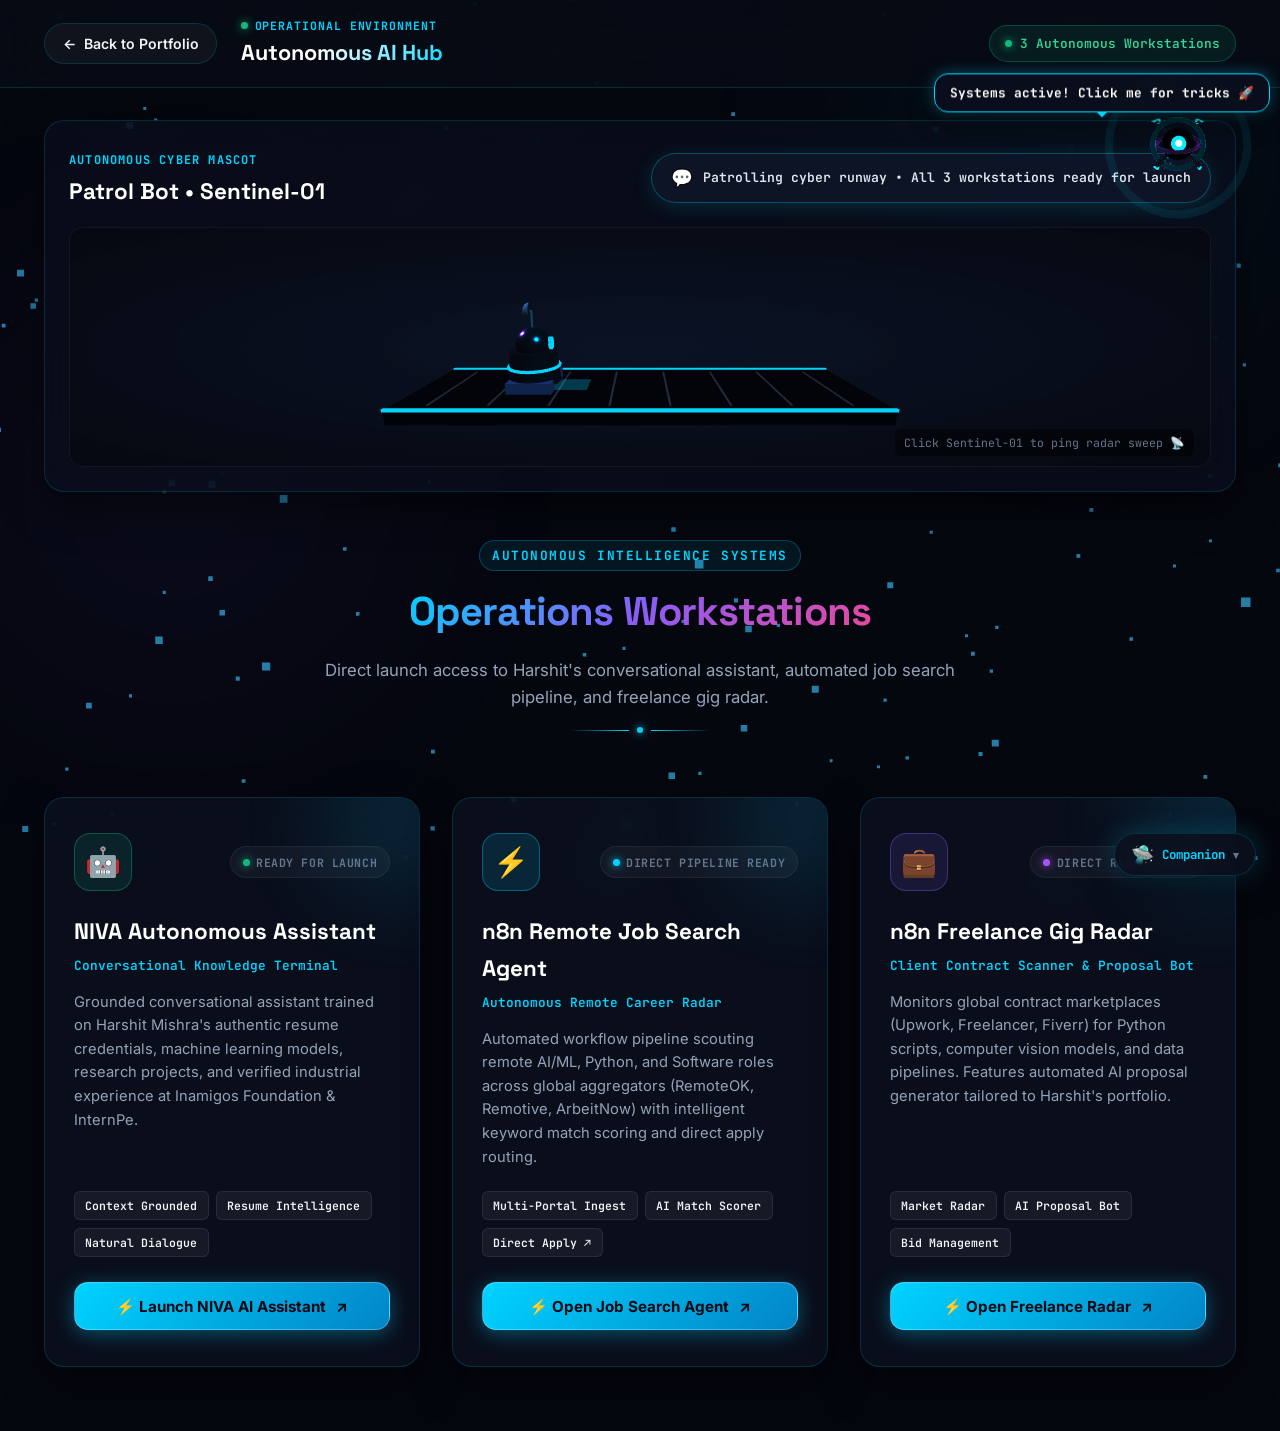
==== commit 9007ceb4: "feat: make n8n workstations open directly and configure dedicated NIVA AI launch button ready for li" ====
--- a/ai-hub.html
+++ b/ai-hub.html
@@ -118,14 +118,14 @@
           </div>
 
           <div class="workstation-action">
-            <button class="btn btn-primary hub-launch-btn" data-system="niva">
-              <span>Launch NIVA Assistant</span>
+            <button class="btn btn-primary hub-launch-btn" id="launchNivaBtn" data-system="niva">
+              <span>⚡ Launch NIVA AI Assistant</span>
               <span class="btn-arrow">↗</span>
             </button>
           </div>
         </div>
 
-        <!-- WORKSTATION 2: n8n JOB SEARCH AGENT -->
+        <!-- WORKSTATION 2: n8n JOB SEARCH AGENT (DIRECT OPEN) -->
         <div class="hub-workstation-card glass tilt-card" id="jobAgentCard">
           <div class="card-glow-bg"></div>
           <div class="workstation-top">
@@ -134,7 +134,7 @@
             </div>
             <div class="workstation-status">
               <span class="status-dot cyan"></span>
-              <span>READY FOR LAUNCH</span>
+              <span>DIRECT PIPELINE READY</span>
             </div>
           </div>
 
@@ -147,20 +147,20 @@
           </div>
 
           <div class="workstation-features">
-            <span class="feat-pill">Multi-Portal API</span>
-            <span class="feat-pill">Keyword Matcher</span>
-            <span class="feat-pill">Alert Webhook</span>
+            <span class="feat-pill">Multi-Portal Ingest</span>
+            <span class="feat-pill">AI Match Scorer</span>
+            <span class="feat-pill">Direct Apply ↗</span>
           </div>
 
           <div class="workstation-action">
-            <button class="btn btn-primary hub-launch-btn" data-system="n8n-jobs">
-              <span>Launch Job Search Agent</span>
+            <button class="btn btn-primary hub-launch-btn" id="launchJobAgentBtn" data-system="n8n-jobs">
+              <span>⚡ Open Job Search Agent</span>
               <span class="btn-arrow">↗</span>
             </button>
           </div>
         </div>
 
-        <!-- WORKSTATION 3: n8n FREELANCE GIG FINDER -->
+        <!-- WORKSTATION 3: n8n FREELANCE GIG FINDER (DIRECT OPEN) -->
         <div class="hub-workstation-card glass tilt-card" id="freelanceCard">
           <div class="card-glow-bg"></div>
           <div class="workstation-top">
@@ -169,7 +169,7 @@
             </div>
             <div class="workstation-status">
               <span class="status-dot violet"></span>
-              <span>READY FOR LAUNCH</span>
+              <span>DIRECT RADAR READY</span>
             </div>
           </div>
 
@@ -182,14 +182,14 @@
           </div>
 
           <div class="workstation-features">
-            <span class="feat-pill">Contract Radar</span>
-            <span class="feat-pill">Proposal Drafter</span>
+            <span class="feat-pill">Market Radar</span>
+            <span class="feat-pill">AI Proposal Bot</span>
             <span class="feat-pill">Bid Management</span>
           </div>
 
           <div class="workstation-action">
-            <button class="btn btn-primary hub-launch-btn" data-system="n8n-freelance">
-              <span>Launch Freelance Radar</span>
+            <button class="btn btn-primary hub-launch-btn" id="launchFreelanceBtn" data-system="n8n-freelance">
+              <span>⚡ Open Freelance Radar</span>
               <span class="btn-arrow">↗</span>
             </button>
           </div>
@@ -200,48 +200,132 @@
 
   </main>
 
-  <!-- ===== DEPLOYMENT / LAUNCH CONFIGURATION MODAL ===== -->
-  <div class="hub-modal-overlay" id="launchConfigModal">
-    <div class="hub-modal-window glass launch-config-window">
+  <!-- ===== MODAL 1: n8n JOB SEARCH AGENT CONSOLE (DIRECT OPEN) ===== -->
+  <div class="hub-modal-overlay" id="jobAgentModal">
+    <div class="hub-modal-window glass wide-window">
       <div class="hub-modal-header">
         <div class="modal-header-left">
-          <div class="modal-header-icon" id="launchModalIcon">🚀</div>
+          <div class="modal-header-icon job-color">⚡</div>
           <div>
-            <h3 class="modal-header-title" id="launchModalTitle">System Launch Console</h3>
-            <span class="modal-header-sub" id="launchModalSub">Configure or launch live service endpoint</span>
+            <h3 class="modal-header-title">n8n Remote Job Search Agent</h3>
+            <span class="modal-header-sub">Continuous Opportunity Radar &bull; Multi-Portal Aggregator</span>
           </div>
         </div>
         <div class="modal-header-right">
-          <span class="modal-live-pill"><span class="status-dot green"></span> Ready</span>
-          <button class="hub-modal-close" id="closeLaunchModalBtn" aria-label="Close Launch Modal">&times;</button>
-        </div>
-      </div>
-
-      <div class="launch-modal-body">
-        <div class="launch-info-banner">
-          <p id="launchModalDesc">
-            This autonomous workstation is pre-configured and ready for deployment.
-          </p>
-        </div>
-
-        <div class="launch-url-group">
-          <label for="launchUrlInput" class="launch-label">Target Service / Webhook URL</label>
-          <div class="launch-input-wrapper">
-            <input type="url" id="launchUrlInput" class="launch-url-field" placeholder="https://..." />
-            <button class="btn btn-secondary btn-sm" id="saveUrlBtn">Save Endpoint</button>
-          </div>
-          <span class="launch-hint">You can add your live link here, or leave it blank to update later. It will be saved automatically.</span>
-        </div>
-
-        <div class="launch-actions-footer">
-          <button class="btn btn-primary launch-proceed-btn" id="launchProceedBtn">
-            <span>Open Service In New Tab</span>
-            <span class="btn-arrow">↗</span>
+          <button class="btn btn-secondary trigger-sync-btn" id="syncJobsBtn">
+            <span>Sync n8n Webhook</span> 🔄
           </button>
-          <button class="btn btn-secondary" id="cancelLaunchBtn">Dismiss</button>
+          <button class="hub-modal-close" id="closeJobAgentBtn" aria-label="Close Job Agent">&times;</button>
+        </div>
+      </div>
+
+      <div class="job-console-body">
+        <!-- Controls & Filters Bar -->
+        <div class="job-filter-bar">
+          <div class="search-input-wrapper">
+            <input type="text" id="jobSearchInput" class="hub-search-field" placeholder="Search title or technology (e.g. Python, Machine Learning)..." />
+          </div>
+          <div class="filter-dropdowns">
+            <select id="jobTypeFilter" class="hub-select-field">
+              <option value="all">All Role Types</option>
+              <option value="Machine Learning">Machine Learning / AI</option>
+              <option value="Python">Python Developer</option>
+              <option value="Data">Data Analytics</option>
+              <option value="Full-Stack">Full-Stack / Web</option>
+            </select>
+            <div class="job-counter-pill">
+              <span id="jobsCount">0</span> Roles Loaded
+            </div>
+          </div>
+        </div>
+
+        <!-- Workflow Execution Status Strip -->
+        <div class="n8n-workflow-strip">
+          <div class="workflow-node complete"><span class="node-icon">⏱</span> Cron Trigger</div>
+          <div class="workflow-arrow">→</div>
+          <div class="workflow-node complete"><span class="node-icon">🌐</span> Multi-Portal API</div>
+          <div class="workflow-arrow">→</div>
+          <div class="workflow-node complete"><span class="node-icon">🔍</span> Resume Matcher (85%+)</div>
+          <div class="workflow-arrow">→</div>
+          <div class="workflow-node active"><span class="node-icon">📬</span> Dispatch &amp; Alerts</div>
+        </div>
+
+        <!-- Jobs Grid Container -->
+        <div class="jobs-list-container" id="jobsList">
+          <!-- Dynamic Job Cards injected here -->
         </div>
       </div>
     </div>
+  </div>
+
+  <!-- ===== MODAL 2: n8n FREELANCE GIG FINDER CONSOLE (DIRECT OPEN) ===== -->
+  <div class="hub-modal-overlay" id="freelanceModal">
+    <div class="hub-modal-window glass wide-window">
+      <div class="hub-modal-header">
+        <div class="modal-header-left">
+          <div class="modal-header-icon freelance-color">💼</div>
+          <div>
+            <h3 class="modal-header-title">n8n Freelance Gig Finder &amp; Proposal Bot</h3>
+            <span class="modal-header-sub">Global Contract Radar &bull; Automated Tailored Proposals</span>
+          </div>
+        </div>
+        <div class="modal-header-right">
+          <div class="bids-tracker-badge">
+            Bids Sent: <strong id="activeBidsCount">0</strong>
+          </div>
+          <button class="hub-modal-close" id="closeFreelanceBtn" aria-label="Close Freelance Finder">&times;</button>
+        </div>
+      </div>
+
+      <div class="freelance-console-body">
+        <div class="freelance-layout-grid">
+          <!-- Left: Available Gigs Feed -->
+          <div class="gigs-feed-column">
+            <div class="column-header-row">
+              <h4>Active Contract Opportunities</h4>
+              <span class="pulse-tag">Live Feed</span>
+            </div>
+            <div class="gigs-list" id="gigsList">
+              <!-- Dynamically populated gigs -->
+            </div>
+          </div>
+
+          <!-- Right: Intelligent Proposal Generator -->
+          <div class="proposal-generator-column">
+            <div class="proposal-box glass">
+              <div class="proposal-header">
+                <div>
+                  <h4>Automated Proposal Generator</h4>
+                  <p class="subtext">Customized with Harshit's verified competencies</p>
+                </div>
+                <button class="btn btn-secondary btn-sm" id="copyProposalBtn" title="Copy proposal to clipboard">
+                  📋 Copy Text
+                </button>
+              </div>
+
+              <div class="selected-gig-banner" id="selectedGigBanner">
+                <span>Selected Contract:</span> <strong id="selectedGigTitle">Select any contract on the left</strong>
+              </div>
+
+              <textarea class="proposal-textarea" id="proposalText" readonly placeholder="Click 'Generate Proposal' on any gig to draft an authentic bid pitch..."></textarea>
+
+              <div class="proposal-footer-actions">
+                <button class="btn btn-primary" id="submitBidBtn" disabled>
+                  <span>Submit &amp; Track Bid</span> 🚀
+                </button>
+                <span class="bid-status-feedback" id="bidStatusFeedback"></span>
+              </div>
+            </div>
+          </div>
+        </div>
+      </div>
+    </div>
+  </div>
+
+  <!-- NIVA AI Direct Link Toast Notification -->
+  <div class="ai-hub-toast" id="nivaToast">
+    <span class="toast-icon">⚡</span>
+    <span id="nivaToastMsg">NIVA AI Live Link: Harshit will attach the direct live link here!</span>
   </div>
 
   <!-- Floating Companion Character Selector Dock (Same as Main Page) -->
--- a/css/styles.css
+++ b/css/styles.css
@@ -761,6 +761,7 @@
   box-shadow: 0 4px 8px rgba(0, 0, 0, 0.5);
 }
 
+.cyber-pod-stage,
 .id-card-stage {
   position: relative;
   width: 100%;
@@ -770,26 +771,72 @@
   user-select: none;
 }
 
+.cyber-pod-stage:active,
 .id-card-stage:active {
   cursor: grabbing;
 }
 
+/* 3D Holo-Mode Selector Dock */
+.holo-mode-dock {
+  display: flex;
+  align-items: center;
+  justify-content: center;
+  gap: 0.45rem;
+  margin-top: 10px;
+  background: rgba(11, 15, 29, 0.88);
+  backdrop-filter: blur(14px);
+  border: 1px solid var(--border-glass);
+  padding: 0.35rem 0.55rem;
+  border-radius: var(--radius-full);
+  box-shadow: 0 8px 24px rgba(0, 0, 0, 0.45), 0 0 16px rgba(0, 212, 255, 0.08);
+  z-index: 10;
+}
+
+.holo-mode-btn {
+  display: flex;
+  align-items: center;
+  gap: 0.38rem;
+  padding: 0.4rem 0.85rem;
+  background: transparent;
+  border: 1px solid transparent;
+  border-radius: var(--radius-full);
+  color: var(--text-secondary);
+  font-size: 0.74rem;
+  font-weight: 600;
+  cursor: pointer;
+  transition: all 0.25s cubic-bezier(0.16, 1, 0.3, 1);
+}
+
+.holo-mode-btn:hover {
+  color: var(--text-primary);
+  background: rgba(255, 255, 255, 0.06);
+}
+
+.holo-mode-btn.active {
+  background: linear-gradient(135deg, rgba(0, 212, 255, 0.22), rgba(168, 85, 247, 0.22));
+  color: #00f0ff;
+  border-color: rgba(0, 212, 255, 0.45);
+  box-shadow: 0 0 14px rgba(0, 212, 255, 0.25);
+}
+
+.holo-mode-btn .mode-icon {
+  font-size: 0.92rem;
+}
+
 .card-hint-badge {
-  position: absolute;
-  bottom: 12px;
-  left: 50%;
-  transform: translateX(-50%);
-  background: rgba(11, 15, 29, 0.88);
+  position: relative;
+  margin-top: 10px;
+  background: rgba(11, 15, 29, 0.9);
   backdrop-filter: blur(12px);
   border: 1px solid var(--border-glass);
-  padding: 0.45rem 1rem;
+  padding: 0.45rem 1.15rem;
   border-radius: var(--radius-full);
   font-size: 0.75rem;
   font-weight: 600;
   color: var(--text-secondary);
   display: flex;
   align-items: center;
-  gap: 0.4rem;
+  gap: 0.45rem;
   white-space: nowrap;
   pointer-events: none;
   z-index: 10;
@@ -816,6 +863,873 @@
   background: rgba(0, 212, 255, 0.15);
   color: var(--accent-cyan);
   border-color: var(--accent-cyan);
+}
+
+/* Card Breakout Trigger Button on Stage */
+.card-breakout-trigger-btn {
+  position: absolute;
+  top: 15px;
+  left: 15px;
+  background: linear-gradient(135deg, rgba(0, 240, 255, 0.22), rgba(168, 85, 247, 0.22));
+  backdrop-filter: blur(12px);
+  border: 1px solid #00f0ff;
+  color: #ffffff;
+  font-size: 0.76rem;
+  font-weight: 700;
+  letter-spacing: 0.03em;
+  padding: 0.42rem 0.95rem;
+  border-radius: var(--radius-full);
+  z-index: 12;
+  cursor: pointer;
+  display: flex;
+  align-items: center;
+  gap: 0.45rem;
+  box-shadow: 0 0 16px rgba(0, 240, 255, 0.35), inset 0 0 8px rgba(0, 240, 255, 0.2);
+  transition: all 0.25s cubic-bezier(0.16, 1, 0.3, 1);
+  animation: breakout-btn-pulse 2.8s infinite;
+}
+
+.card-breakout-trigger-btn:hover {
+  transform: translateY(-2px) scale(1.04);
+  background: linear-gradient(135deg, rgba(0, 240, 255, 0.35), rgba(168, 85, 247, 0.35));
+  box-shadow: 0 0 24px rgba(0, 240, 255, 0.6), inset 0 0 12px rgba(0, 240, 255, 0.3);
+  color: #00f0ff;
+  border-color: #ffffff;
+}
+
+.card-breakout-trigger-btn .btn-sparkle {
+  color: #00f0ff;
+  filter: drop-shadow(0 0 4px #00f0ff);
+}
+
+@keyframes breakout-btn-pulse {
+  0%, 100% {
+    box-shadow: 0 0 14px rgba(0, 240, 255, 0.35), inset 0 0 8px rgba(0, 240, 255, 0.2);
+  }
+  50% {
+    box-shadow: 0 0 24px rgba(0, 240, 255, 0.65), 0 0 10px rgba(168, 85, 247, 0.4);
+  }
+}
+
+/* ================================================================
+   3D CYBER BREAKOUT INSPECTION MODAL ("TUT KE BAHAR AAYE")
+   ================================================================ */
+.card-breakout-modal {
+  position: fixed;
+  inset: 0;
+  z-index: 100000;
+  display: flex;
+  align-items: center;
+  justify-content: center;
+  opacity: 0;
+  pointer-events: none;
+  visibility: hidden;
+  transition: opacity 0.35s cubic-bezier(0.16, 1, 0.3, 1), visibility 0.35s ease;
+}
+
+.card-breakout-modal.active {
+  opacity: 1;
+  pointer-events: auto;
+  visibility: visible;
+}
+
+.card-breakout-backdrop {
+  position: absolute;
+  inset: 0;
+  background: rgba(3, 7, 18, 0.90);
+  backdrop-filter: blur(22px) saturate(160%);
+  -webkit-backdrop-filter: blur(22px) saturate(160%);
+  cursor: pointer;
+}
+
+.card-breakout-container {
+  position: relative;
+  z-index: 10;
+  display: flex;
+  flex-direction: column;
+  align-items: center;
+  width: 100%;
+  max-width: 540px;
+  max-height: 96vh;
+  padding: 0.75rem 1rem;
+  box-sizing: border-box;
+  overflow-y: auto;
+  overflow-x: hidden;
+  scrollbar-width: thin;
+  scrollbar-color: rgba(0, 240, 255, 0.3) transparent;
+}
+
+/* Top Cyber HUD Bar */
+.card-breakout-hud {
+  width: 100%;
+  max-width: 480px;
+  display: flex;
+  align-items: center;
+  justify-content: space-between;
+  gap: 0.75rem;
+  background: rgba(12, 19, 39, 0.92);
+  backdrop-filter: blur(14px);
+  border: 1px solid rgba(0, 240, 255, 0.3);
+  padding: 0.45rem 0.85rem;
+  border-radius: var(--radius-full);
+  box-shadow: 0 8px 24px rgba(0, 0, 0, 0.6), 0 0 16px rgba(0, 240, 255, 0.15);
+  margin-bottom: 0.5rem;
+}
+
+.breakout-hud-left {
+  display: flex;
+  align-items: center;
+  gap: 0.45rem;
+  overflow: hidden;
+}
+
+.breakout-pulse-dot {
+  width: 8px;
+  height: 8px;
+  border-radius: 50%;
+  background: #00f0ff;
+  box-shadow: 0 0 10px #00f0ff;
+  animation: pulse-beacon 1.4s infinite;
+  flex-shrink: 0;
+}
+
+.breakout-hud-title {
+  font-family: 'JetBrains Mono', monospace;
+  font-size: 0.70rem;
+  font-weight: 700;
+  color: #38bdf8;
+  letter-spacing: 0.04em;
+  white-space: nowrap;
+  text-overflow: ellipsis;
+  overflow: hidden;
+}
+
+.breakout-hud-actions {
+  display: flex;
+  align-items: center;
+  gap: 0.45rem;
+  flex-shrink: 0;
+}
+
+.breakout-hud-btn {
+  display: inline-flex;
+  align-items: center;
+  gap: 0.35rem;
+  padding: 0.35rem 0.75rem;
+  border-radius: var(--radius-full);
+  font-size: 0.72rem;
+  font-weight: 700;
+  cursor: pointer;
+  border: 1px solid transparent;
+  transition: all 0.2s cubic-bezier(0.16, 1, 0.3, 1);
+}
+
+.breakout-flip-trigger {
+  background: rgba(0, 240, 255, 0.12);
+  border-color: rgba(0, 240, 255, 0.4);
+  color: #00f0ff;
+}
+
+.breakout-flip-trigger:hover {
+  background: rgba(0, 240, 255, 0.25);
+  box-shadow: 0 0 14px rgba(0, 240, 255, 0.4);
+  color: #ffffff;
+}
+
+.breakout-close-trigger {
+  background: rgba(244, 63, 94, 0.12);
+  border-color: rgba(244, 63, 94, 0.4);
+  color: #fb7185;
+}
+
+.breakout-close-trigger:hover {
+  background: rgba(244, 63, 94, 0.28);
+  box-shadow: 0 0 14px rgba(244, 63, 94, 0.4);
+  color: #ffffff;
+}
+
+/* 3D Perspective Stage */
+.breakout-card-stage {
+  perspective: 1400px;
+  width: 440px;
+  height: 650px;
+  position: relative;
+  margin: 0 auto;
+  cursor: pointer;
+  user-select: none;
+  flex-shrink: 0;
+}
+
+.breakout-card-3d {
+  width: 100%;
+  height: 100%;
+  position: relative;
+  transform-style: preserve-3d;
+  transition: transform 0.65s cubic-bezier(0.16, 1, 0.3, 1);
+  will-change: transform;
+}
+
+.card-breakout-modal.active .breakout-card-3d {
+  animation: cardBreakoutExplosion 0.65s cubic-bezier(0.16, 1, 0.3, 1) forwards;
+}
+
+.breakout-card-3d.is-flipped {
+  transform: rotateY(180deg) !important;
+}
+
+@keyframes cardBreakoutExplosion {
+  0% {
+    transform: scale(0.2) translateY(140px) rotateY(-40deg);
+    opacity: 0;
+    filter: brightness(2.8) contrast(1.4);
+  }
+  65% {
+    transform: scale(1.06) translateY(-14px) rotateY(8deg);
+    opacity: 1;
+    filter: brightness(1.25);
+  }
+  100% {
+    transform: scale(1) translateY(0) rotateY(0deg);
+    opacity: 1;
+    filter: brightness(1);
+  }
+}
+
+/* Card Faces (Front & Back) */
+.breakout-face {
+  position: absolute;
+  inset: 0;
+  width: 100%;
+  height: 100%;
+  backface-visibility: hidden;
+  -webkit-backface-visibility: hidden;
+  border-radius: 24px;
+  overflow: hidden;
+  display: flex;
+  flex-direction: column;
+  justify-content: space-between;
+  padding: 1.5rem 1.6rem;
+  box-sizing: border-box;
+}
+
+.breakout-face-front {
+  background: radial-gradient(circle at 50% 15%, #152d6a 0%, #0d1a40 55%, #070e24 100%);
+  border: 2px solid #00f0ff;
+  box-shadow: 0 25px 60px rgba(0, 0, 0, 0.8),
+              0 0 40px rgba(0, 240, 255, 0.45),
+              inset 0 0 28px rgba(0, 240, 255, 0.18);
+}
+
+.breakout-face-back {
+  transform: rotateY(180deg);
+  background: radial-gradient(circle at 50% 15%, #1c1d56 0%, #0f1438 55%, #070920 100%);
+  border: 2px solid #a855f7;
+  box-shadow: 0 25px 60px rgba(0, 0, 0, 0.8),
+              0 0 40px rgba(168, 85, 247, 0.45),
+              inset 0 0 28px rgba(168, 85, 247, 0.18);
+}
+
+/* Holographic Glare Overlay */
+.holographic-glare {
+  position: absolute;
+  inset: 0;
+  pointer-events: none;
+  background: linear-gradient(
+    115deg,
+    transparent 35%,
+    rgba(255, 255, 255, 0.35) 45%,
+    rgba(0, 240, 255, 0.35) 50%,
+    rgba(244, 63, 94, 0.25) 55%,
+    transparent 65%
+  );
+  background-size: 200% 200%;
+  background-position: var(--glare-x, 50%) var(--glare-y, 50%);
+  mix-blend-mode: overlay;
+  opacity: 0.65;
+  z-index: 5;
+  transition: opacity 0.2s ease;
+}
+
+/* Precision Corner Cyber Brackets */
+.card-corner-bracket {
+  position: absolute;
+  width: 18px;
+  height: 18px;
+  border-color: #00f0ff;
+  pointer-events: none;
+  z-index: 4;
+}
+
+.breakout-face-back .card-corner-bracket {
+  border-color: #a855f7;
+}
+
+.card-corner-bracket.top-left {
+  top: 14px;
+  left: 14px;
+  border-top: 3px solid;
+  border-left: 3px solid;
+}
+
+.card-corner-bracket.top-right {
+  top: 14px;
+  right: 14px;
+  border-top: 3px solid;
+  border-right: 3px solid;
+}
+
+.card-corner-bracket.bottom-left {
+  bottom: 14px;
+  left: 14px;
+  border-bottom: 3px solid;
+  border-left: 3px solid;
+}
+
+.card-corner-bracket.bottom-right {
+  bottom: 14px;
+  right: 14px;
+  border-bottom: 3px solid;
+  border-right: 3px solid;
+}
+
+/* Front Face Elements */
+.breakout-card-header {
+  display: flex;
+  align-items: flex-start;
+  justify-content: space-between;
+  gap: 0.5rem;
+  z-index: 3;
+}
+
+.breakout-header-text .college-title {
+  font-family: 'Space Grotesk', sans-serif;
+  font-size: 1.05rem;
+  font-weight: 800;
+  color: #00f0ff;
+  letter-spacing: 0.04em;
+  text-shadow: 0 0 10px rgba(0, 240, 255, 0.5);
+}
+
+.breakout-header-text .college-sub {
+  font-family: 'JetBrains Mono', monospace;
+  font-size: 0.68rem;
+  font-weight: 600;
+  color: #e2e8f0;
+  letter-spacing: 0.05em;
+  margin-top: 2px;
+}
+
+.breakout-status-pill {
+  display: inline-flex;
+  align-items: center;
+  gap: 0.35rem;
+  background: rgba(16, 185, 129, 0.18);
+  border: 1px solid rgba(16, 185, 129, 0.6);
+  padding: 0.25rem 0.65rem;
+  border-radius: var(--radius-full);
+  font-family: 'JetBrains Mono', monospace;
+  font-size: 0.65rem;
+  font-weight: 700;
+  color: #34d399;
+  white-space: nowrap;
+}
+
+.status-live-beacon {
+  width: 6px;
+  height: 6px;
+  border-radius: 50%;
+  background: #10b981;
+  box-shadow: 0 0 8px #10b981;
+  animation: pulse-beacon 1.2s infinite;
+}
+
+/* Avatar & Identity Section */
+.breakout-avatar-section {
+  display: flex;
+  flex-direction: column;
+  align-items: center;
+  text-align: center;
+  margin: 0.35rem 0;
+  z-index: 3;
+}
+
+.breakout-avatar-frame {
+  position: relative;
+  width: 140px;
+  height: 140px;
+  border-radius: 50%;
+  margin-bottom: 0.75rem;
+  box-shadow: 0 0 25px rgba(0, 240, 255, 0.6);
+}
+
+.breakout-avatar-img {
+  width: 100%;
+  height: 100%;
+  object-fit: cover;
+  border-radius: 50%;
+  border: 3px solid #00f0ff;
+  display: block;
+}
+
+.avatar-holo-ring {
+  position: absolute;
+  inset: -6px;
+  border-radius: 50%;
+  pointer-events: none;
+}
+
+.avatar-holo-ring.ring-1 {
+  border: 1.5px dashed rgba(0, 240, 255, 0.7);
+  animation: rotate-clockwise 14s linear infinite;
+}
+
+.avatar-holo-ring.ring-2 {
+  inset: -12px;
+  border: 1px solid rgba(168, 85, 247, 0.5);
+  animation: rotate-counter-clockwise 20s linear infinite;
+}
+
+.breakout-name {
+  font-family: 'Space Grotesk', sans-serif;
+  font-size: 1.65rem;
+  font-weight: 900;
+  color: #ffffff;
+  letter-spacing: 0.05em;
+  margin: 0;
+  text-shadow: 0 0 16px rgba(0, 240, 255, 0.6), 0 2px 6px rgba(0, 0, 0, 0.9);
+}
+
+.breakout-role {
+  font-family: 'JetBrains Mono', monospace;
+  font-size: 0.78rem;
+  font-weight: 800;
+  color: #00f0ff;
+  letter-spacing: 0.06em;
+  margin-top: 4px;
+}
+
+.breakout-degree {
+  font-family: 'Inter', sans-serif;
+  font-size: 0.76rem;
+  font-weight: 600;
+  color: #f8fafc;
+  margin-top: 3px;
+}
+
+/* Skills Chips */
+.breakout-skills-chips {
+  display: flex;
+  flex-wrap: wrap;
+  align-items: center;
+  justify-content: center;
+  gap: 0.4rem;
+  margin: 0.4rem 0;
+  z-index: 3;
+}
+
+.breakout-chip {
+  background: rgba(0, 240, 255, 0.12);
+  border: 1px solid rgba(0, 240, 255, 0.5);
+  color: #ffffff;
+  font-family: 'JetBrains Mono', monospace;
+  font-size: 0.68rem;
+  font-weight: 700;
+  padding: 0.22rem 0.6rem;
+  border-radius: 6px;
+  box-shadow: 0 2px 8px rgba(0, 0, 0, 0.35);
+}
+
+/* EMV Chip & Clearance */
+.breakout-chip-row {
+  display: flex;
+  align-items: center;
+  gap: 1rem;
+  background: rgba(10, 18, 40, 0.65);
+  border: 1px solid rgba(0, 240, 255, 0.25);
+  padding: 0.5rem 0.75rem;
+  border-radius: 12px;
+  z-index: 3;
+}
+
+.breakout-emv-chip {
+  width: 52px;
+  height: 38px;
+  border-radius: 6px;
+  background: linear-gradient(135deg, #f59e0b 0%, #fef08a 40%, #d97706 70%, #b45309 100%);
+  border: 1px solid #78350f;
+  position: relative;
+  overflow: hidden;
+  box-shadow: 0 2px 6px rgba(0, 0, 0, 0.4);
+  flex-shrink: 0;
+}
+
+.breakout-emv-chip .chip-line.line-h {
+  position: absolute;
+  top: 50%;
+  left: 0;
+  right: 0;
+  height: 1px;
+  background: #78350f;
+}
+
+.breakout-emv-chip .chip-line.line-v {
+  position: absolute;
+  left: 50%;
+  top: 0;
+  bottom: 0;
+  width: 1px;
+  background: #78350f;
+}
+
+.breakout-emv-chip .chip-core {
+  position: absolute;
+  top: 25%;
+  left: 30%;
+  width: 40%;
+  height: 50%;
+  border: 1px solid #78350f;
+  border-radius: 3px;
+}
+
+.breakout-clearance-meta .clearance-level {
+  font-family: 'JetBrains Mono', monospace;
+  font-size: 0.70rem;
+  font-weight: 800;
+  color: #38bdf8;
+  letter-spacing: 0.04em;
+}
+
+.breakout-clearance-meta .clearance-batch {
+  font-family: 'JetBrains Mono', monospace;
+  font-size: 0.68rem;
+  font-weight: 600;
+  color: #ffffff;
+  margin-top: 2px;
+}
+
+/* Quantum Security Console (Zero Barcode) */
+.breakout-quantum-console {
+  display: flex;
+  align-items: center;
+  justify-content: space-between;
+  gap: 0.6rem;
+  background: rgba(0, 240, 255, 0.08);
+  border: 1.5px solid rgba(0, 240, 255, 0.45);
+  border-radius: 12px;
+  padding: 0.55rem 0.85rem;
+  z-index: 3;
+}
+
+.console-badge-title {
+  font-family: 'Space Grotesk', sans-serif;
+  font-size: 0.78rem;
+  font-weight: 800;
+  color: #00f0ff;
+}
+
+.console-badge-sub {
+  font-family: 'JetBrains Mono', monospace;
+  font-size: 0.64rem;
+  font-weight: 700;
+  color: #34d399;
+  margin-top: 2px;
+}
+
+.quantum-console-right {
+  text-align: right;
+}
+
+.console-sig {
+  font-family: 'JetBrains Mono', monospace;
+  font-size: 0.68rem;
+  font-weight: 700;
+  color: #f1f5f9;
+}
+
+.console-validity {
+  font-family: 'JetBrains Mono', monospace;
+  font-size: 0.64rem;
+  font-weight: 600;
+  color: #38bdf8;
+  margin-top: 2px;
+}
+
+.breakout-card-prompt {
+  text-align: center;
+  font-family: 'JetBrains Mono', monospace;
+  font-size: 0.66rem;
+  font-weight: 700;
+  color: #00f0ff;
+  letter-spacing: 0.02em;
+  padding-top: 0.25rem;
+  z-index: 3;
+}
+
+/* Back Face Elements */
+.breakout-magnetic-stripe {
+  margin: -1.5rem -1.6rem 0.65rem -1.6rem;
+  height: 48px;
+  background: #020617;
+  border-bottom: 1px solid rgba(255, 255, 255, 0.1);
+  display: flex;
+  align-items: center;
+  padding: 0 1.5rem;
+}
+
+.mag-holo-track {
+  width: 100%;
+  height: 22px;
+  background: linear-gradient(90deg, #1e293b, #334155, #1e293b);
+  border-radius: 3px;
+}
+
+.breakout-back-header {
+  margin-bottom: 0.45rem;
+  z-index: 3;
+}
+
+.breakout-back-header .back-title {
+  font-family: 'Space Grotesk', sans-serif;
+  font-size: 0.95rem;
+  font-weight: 800;
+  color: #00f0ff;
+  letter-spacing: 0.04em;
+}
+
+.breakout-back-header .back-subtitle {
+  font-family: 'JetBrains Mono', monospace;
+  font-size: 0.66rem;
+  font-weight: 600;
+  color: #e2e8f0;
+  margin-top: 2px;
+}
+
+.breakout-section-box {
+  background: rgba(11, 18, 42, 0.7);
+  border: 1px solid rgba(0, 240, 255, 0.25);
+  border-radius: 10px;
+  padding: 0.55rem 0.75rem;
+  margin-bottom: 0.4rem;
+  z-index: 3;
+}
+
+.breakout-section-box.purple {
+  border-color: rgba(168, 85, 247, 0.35);
+}
+
+.breakout-section-box.green {
+  border-color: rgba(16, 185, 129, 0.35);
+}
+
+.breakout-section-box .box-heading {
+  font-family: 'Space Grotesk', sans-serif;
+  font-size: 0.76rem;
+  font-weight: 800;
+  color: #00f0ff;
+  margin-bottom: 0.3rem;
+}
+
+.breakout-section-box.purple .box-heading {
+  color: #c084fc;
+}
+
+.breakout-section-box.green .box-heading {
+  color: #34d399;
+}
+
+.breakout-list {
+  list-style: none;
+  padding: 0;
+  margin: 0;
+  font-family: 'Inter', sans-serif;
+  font-size: 0.68rem;
+  color: #f1f5f9;
+  line-height: 1.4;
+}
+
+.breakout-list li {
+  margin-bottom: 0.25rem;
+}
+
+.breakout-list strong {
+  color: #ffffff;
+}
+
+.breakout-list .list-sub {
+  color: #cbd5e1;
+  font-size: 0.64rem;
+  display: block;
+}
+
+.breakout-list.compact li {
+  margin-bottom: 0.18rem;
+  white-space: nowrap;
+  overflow: hidden;
+  text-overflow: ellipsis;
+}
+
+.breakout-list .tag-live {
+  color: #34d399;
+  font-weight: 700;
+  font-family: 'JetBrains Mono', monospace;
+}
+
+.breakout-sig-row {
+  display: flex;
+  align-items: center;
+  justify-content: space-between;
+  gap: 0.75rem;
+  background: rgba(11, 18, 42, 0.6);
+  border: 1px solid rgba(0, 240, 255, 0.25);
+  border-radius: 10px;
+  padding: 0.45rem 0.75rem;
+  z-index: 3;
+}
+
+.breakout-sig-box .sig-cursive {
+  font-family: 'Space Grotesk', cursive;
+  font-style: italic;
+  font-weight: 700;
+  font-size: 1.15rem;
+  color: #00f0ff;
+  display: block;
+}
+
+.breakout-sig-box .sig-label {
+  font-family: 'JetBrains Mono', monospace;
+  font-size: 0.58rem;
+  font-weight: 700;
+  color: #64748b;
+  letter-spacing: 0.04em;
+}
+
+.breakout-links-box {
+  text-align: right;
+  font-family: 'JetBrains Mono', monospace;
+  font-size: 0.64rem;
+  color: #38bdf8;
+  font-weight: 600;
+}
+
+.breakout-footer-hud {
+  margin-top: 0.5rem;
+  font-family: 'JetBrains Mono', monospace;
+  font-size: 0.70rem;
+  font-weight: 700;
+  color: #94a3b8;
+  text-align: center;
+}
+
+/* Mobile Responsiveness for Breakout Inspection */
+@media (max-width: 520px) {
+  .breakout-card-stage {
+    width: 330px;
+    height: 590px;
+    flex-shrink: 0;
+  }
+  .breakout-face {
+    padding: 1.0rem 1.0rem;
+    border-radius: 18px;
+  }
+  .breakout-avatar-frame {
+    width: 95px;
+    height: 95px;
+    margin-bottom: 0.35rem;
+  }
+  .breakout-name {
+    font-size: 1.25rem;
+  }
+  .breakout-role {
+    font-size: 0.68rem;
+  }
+  .breakout-degree {
+    font-size: 0.66rem;
+  }
+  .breakout-chip {
+    font-size: 0.60rem;
+    padding: 0.15rem 0.42rem;
+  }
+  .breakout-emv-chip {
+    width: 40px;
+    height: 28px;
+  }
+  .breakout-clearance-meta .clearance-level {
+    font-size: 0.62rem;
+  }
+  .breakout-clearance-meta .clearance-batch {
+    font-size: 0.58rem;
+  }
+  .console-badge-title {
+    font-size: 0.68rem;
+  }
+  .console-badge-sub, .console-sig, .console-validity {
+    font-size: 0.58rem;
+  }
+  .breakout-magnetic-stripe {
+    margin: -1.0rem -1.0rem 0.35rem -1.0rem;
+    height: 32px;
+  }
+  .breakout-back-header {
+    margin-bottom: 0.25rem;
+  }
+  .breakout-back-header .back-title {
+    font-size: 0.85rem;
+  }
+  .breakout-section-box {
+    padding: 0.30rem 0.5rem;
+    margin-bottom: 0.22rem;
+  }
+  .breakout-section-box .box-heading {
+    font-size: 0.70rem;
+    margin-bottom: 0.18rem;
+  }
+  .breakout-list {
+    font-size: 0.58rem;
+  }
+  .breakout-list li {
+    margin-bottom: 0.10rem;
+  }
+  .breakout-sig-row {
+    padding: 0.3rem 0.55rem;
+    margin-top: 0.15rem;
+  }
+  .breakout-sig-box .sig-cursive {
+    font-size: 0.95rem;
+  }
+}
+
+@media (max-height: 760px) and (min-width: 521px) {
+  .breakout-card-stage {
+    width: 390px;
+    height: 580px;
+    flex-shrink: 0;
+  }
+  .breakout-face {
+    padding: 1.1rem 1.25rem;
+  }
+  .breakout-avatar-frame {
+    width: 105px;
+    height: 105px;
+    margin-bottom: 0.35rem;
+  }
+  .breakout-name {
+    font-size: 1.35rem;
+  }
+  .breakout-section-box {
+    padding: 0.4rem 0.6rem;
+    margin-bottom: 0.3rem;
+  }
+}
+    width: 380px;
+    height: 560px;
+  }
+  .breakout-avatar-frame {
+    width: 115px;
+    height: 115px;
+  }
+  .breakout-name {
+    font-size: 1.4rem;
+  }
 }
 
 .scroll-down-hint {
--- a/css/ai-hub.css
+++ b/css/ai-hub.css
@@ -1241,3 +1241,42 @@
   }
 }
 
+/* NIVA AI Direct Link Toast Notification */
+.ai-hub-toast {
+  position: fixed;
+  bottom: 2rem;
+  left: 50%;
+  transform: translateX(-50%) translateY(100px);
+  background: rgba(11, 18, 42, 0.96);
+  backdrop-filter: blur(18px);
+  border: 1.5px solid #00f0ff;
+  box-shadow: 0 12px 35px rgba(0, 0, 0, 0.7), 0 0 25px rgba(0, 240, 255, 0.35);
+  padding: 0.95rem 1.6rem;
+  border-radius: var(--radius-full, 9999px);
+  color: #ffffff;
+  font-family: 'JetBrains Mono', monospace;
+  font-size: 0.84rem;
+  font-weight: 700;
+  display: flex;
+  align-items: center;
+  gap: 0.75rem;
+  z-index: 100000;
+  opacity: 0;
+  pointer-events: none;
+  transition: all 0.35s cubic-bezier(0.16, 1, 0.3, 1);
+  max-width: 90vw;
+  text-align: center;
+}
+
+.ai-hub-toast.show {
+  transform: translateX(-50%) translateY(0);
+  opacity: 1;
+  pointer-events: auto;
+}
+
+.ai-hub-toast .toast-icon {
+  font-size: 1.15rem;
+  color: #00f0ff;
+  filter: drop-shadow(0 0 6px #00f0ff);
+}
+
